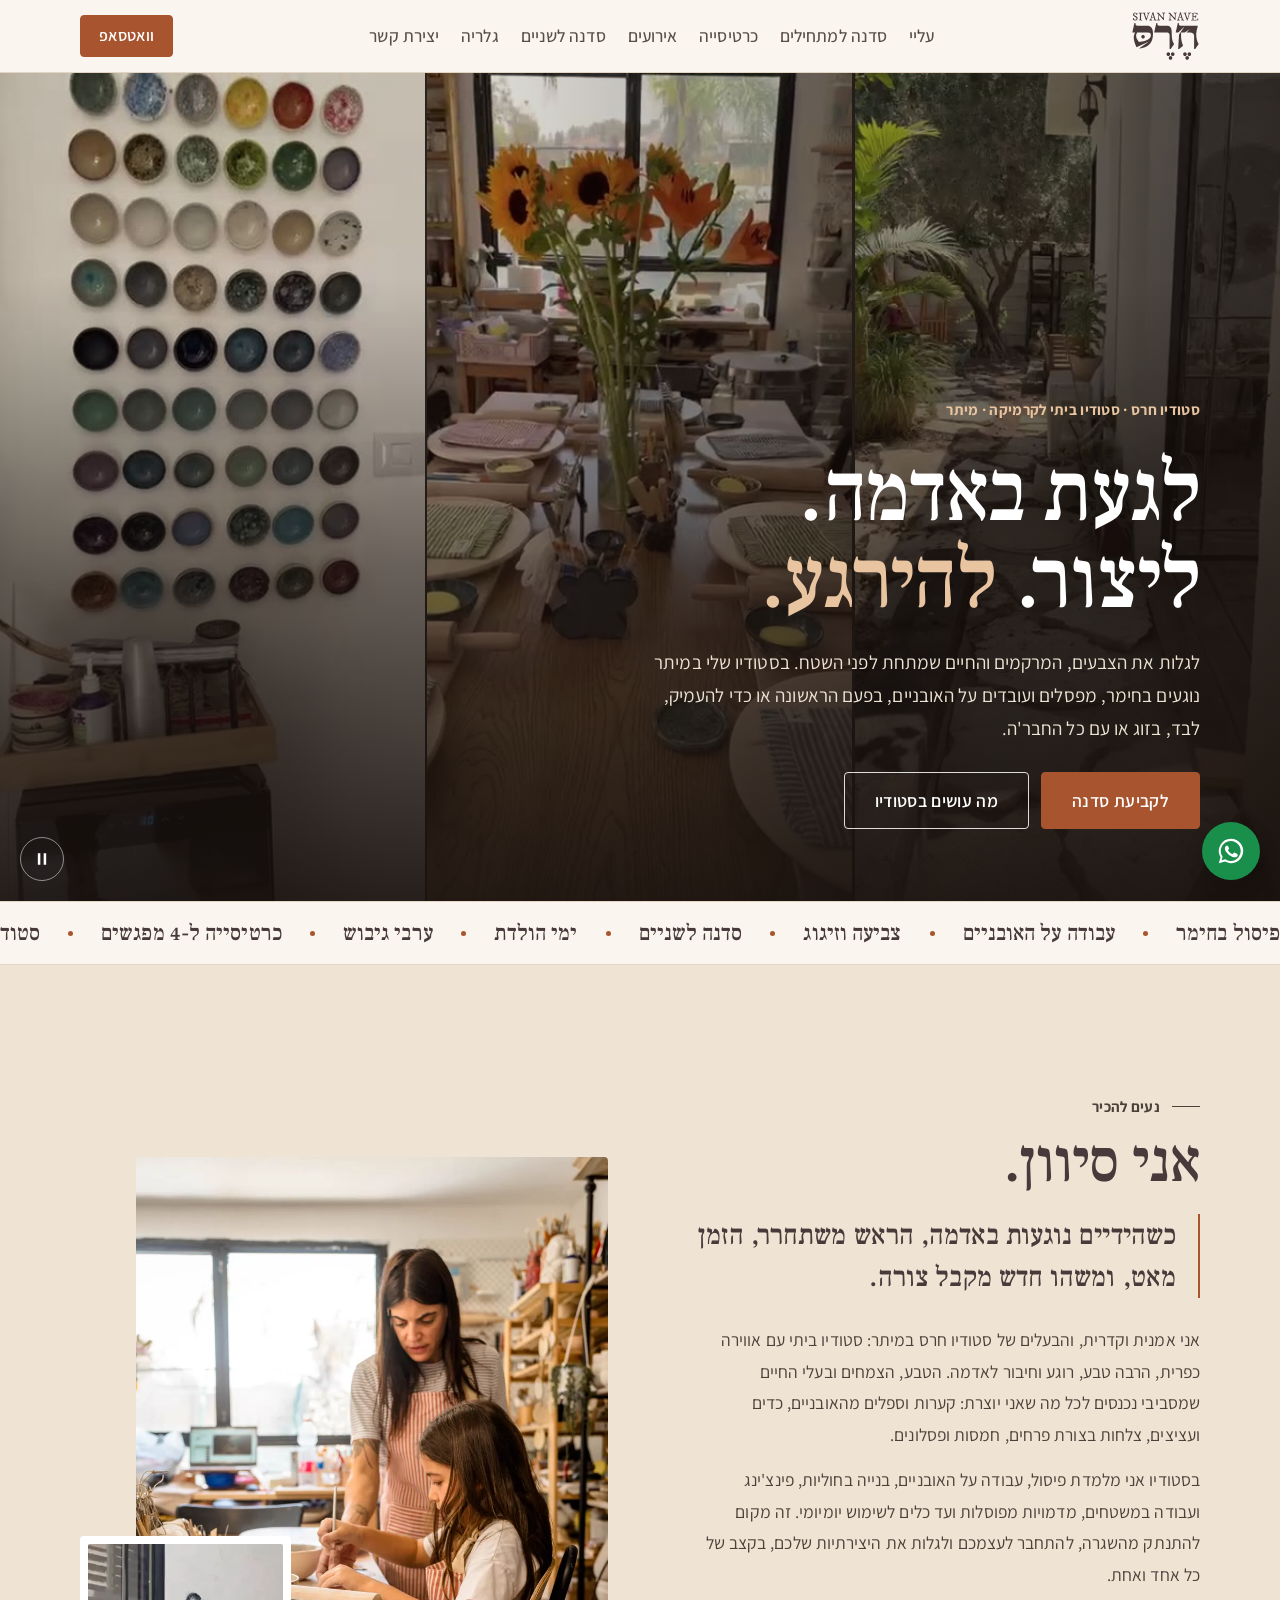
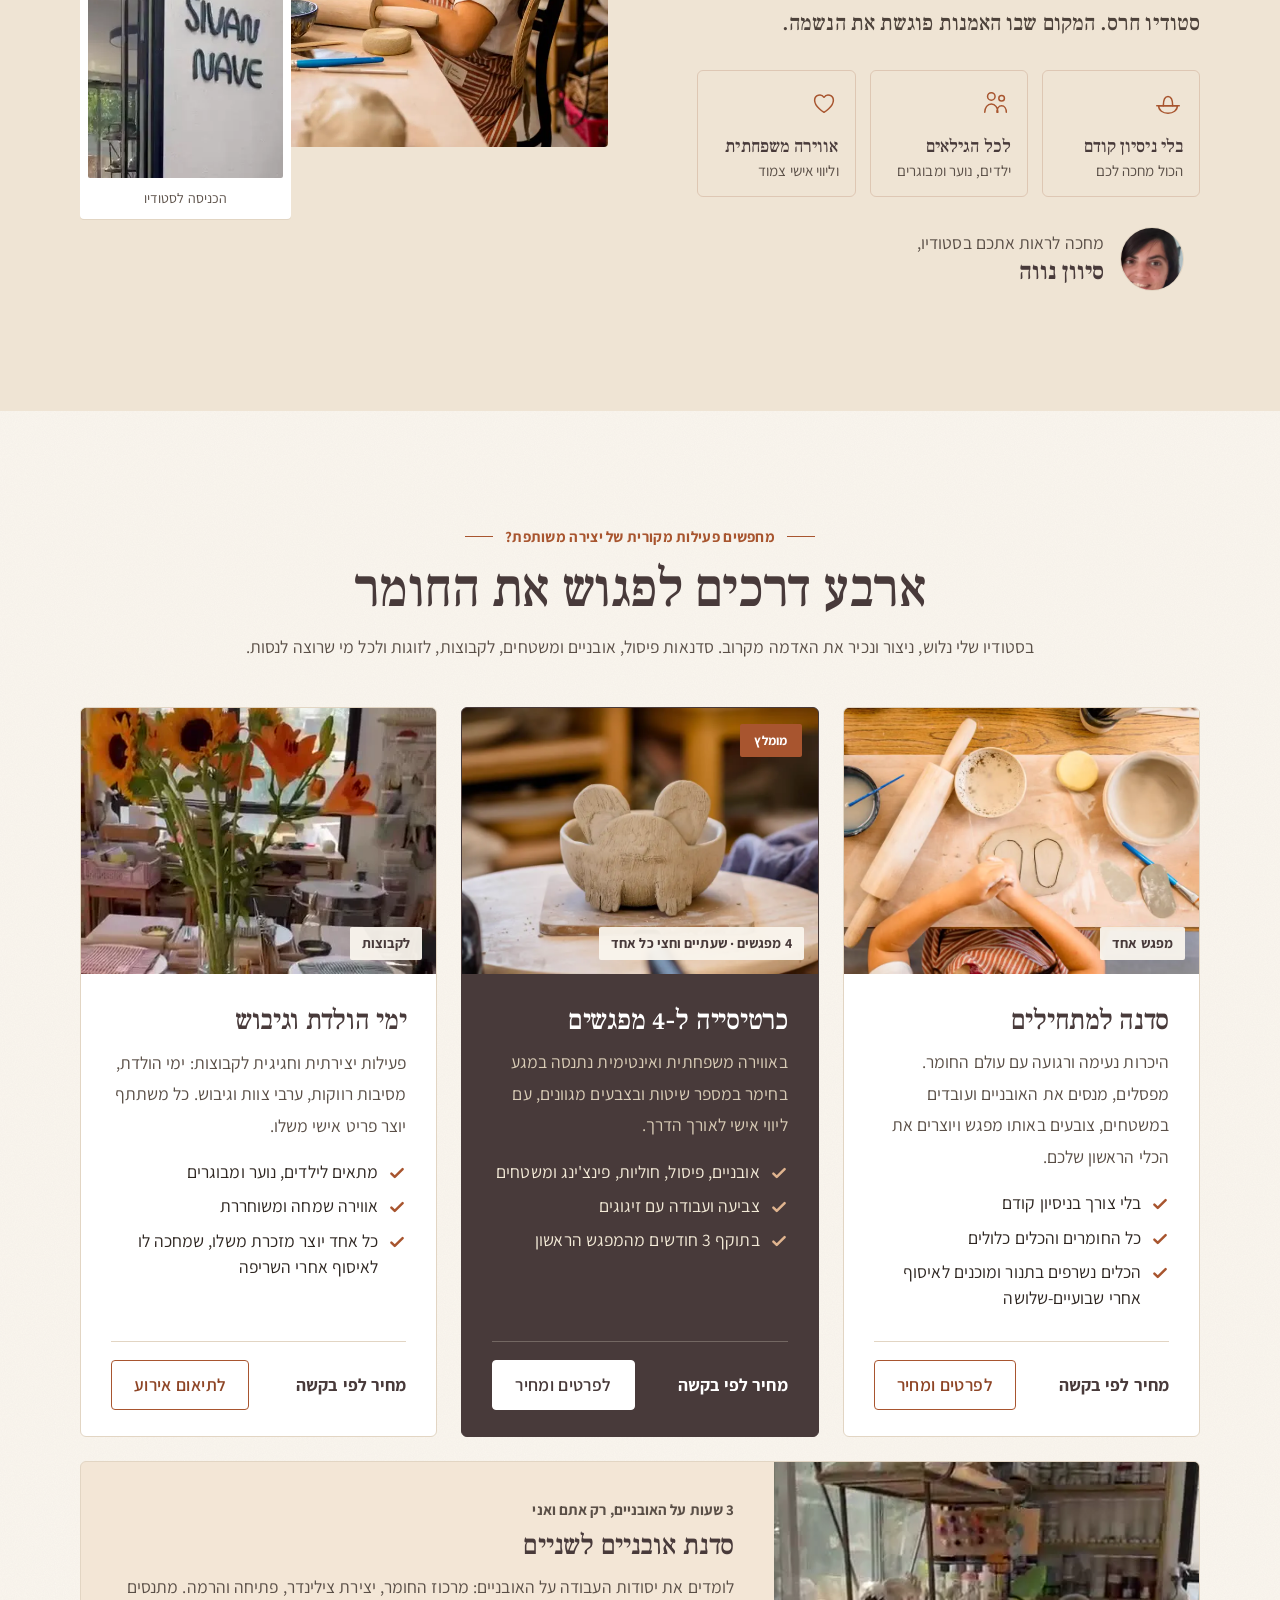
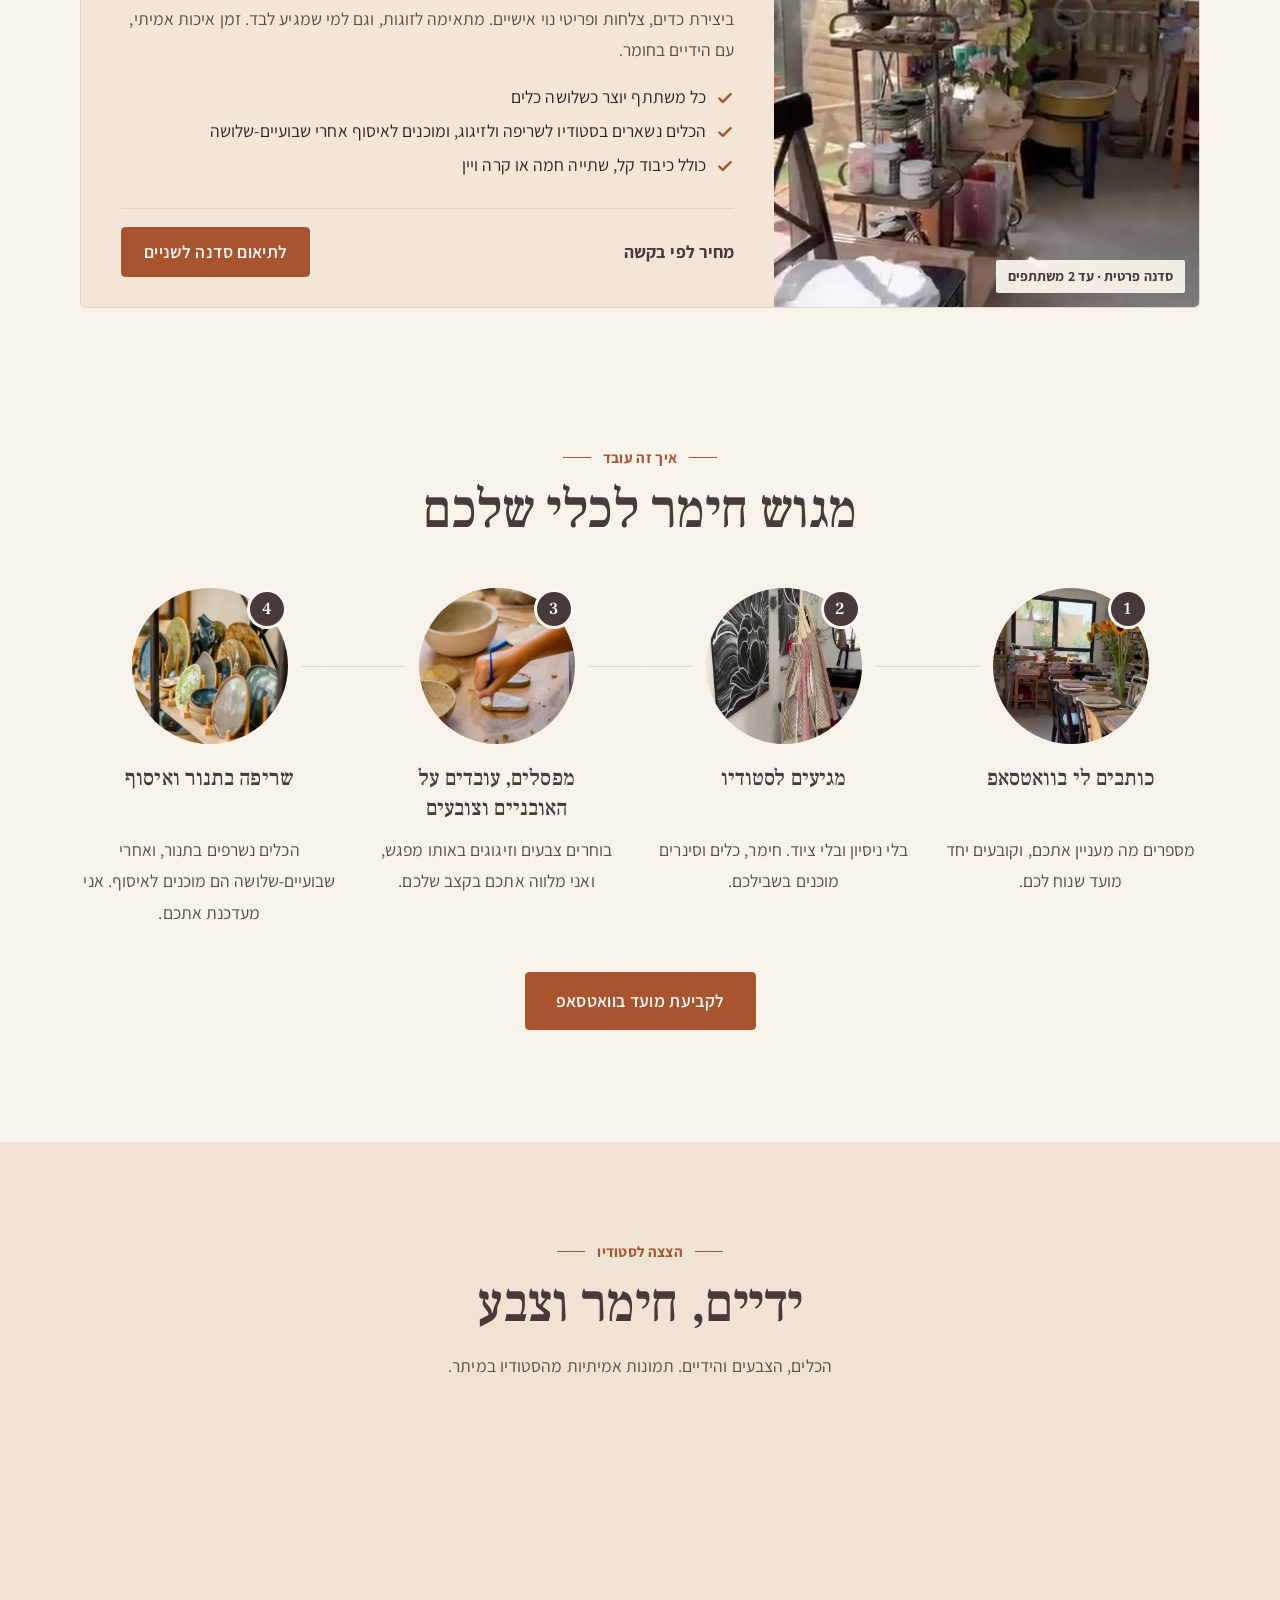
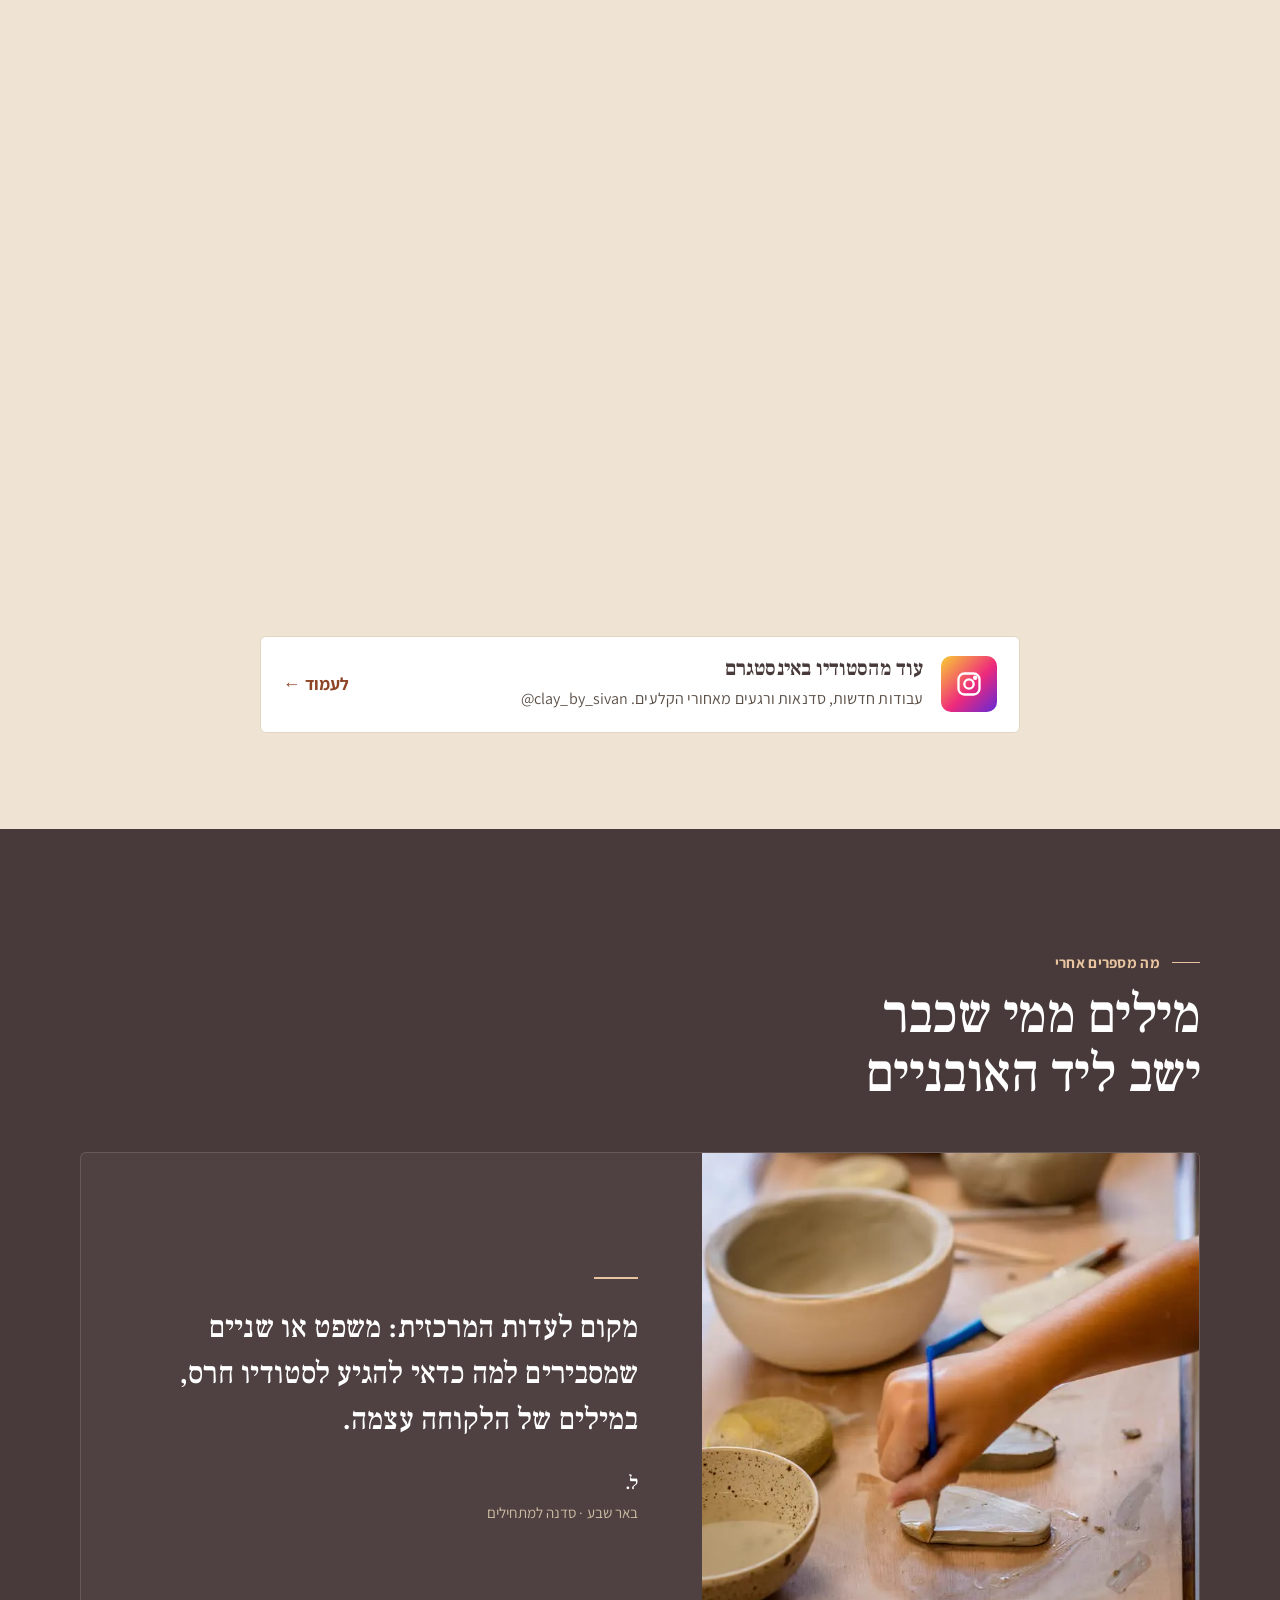
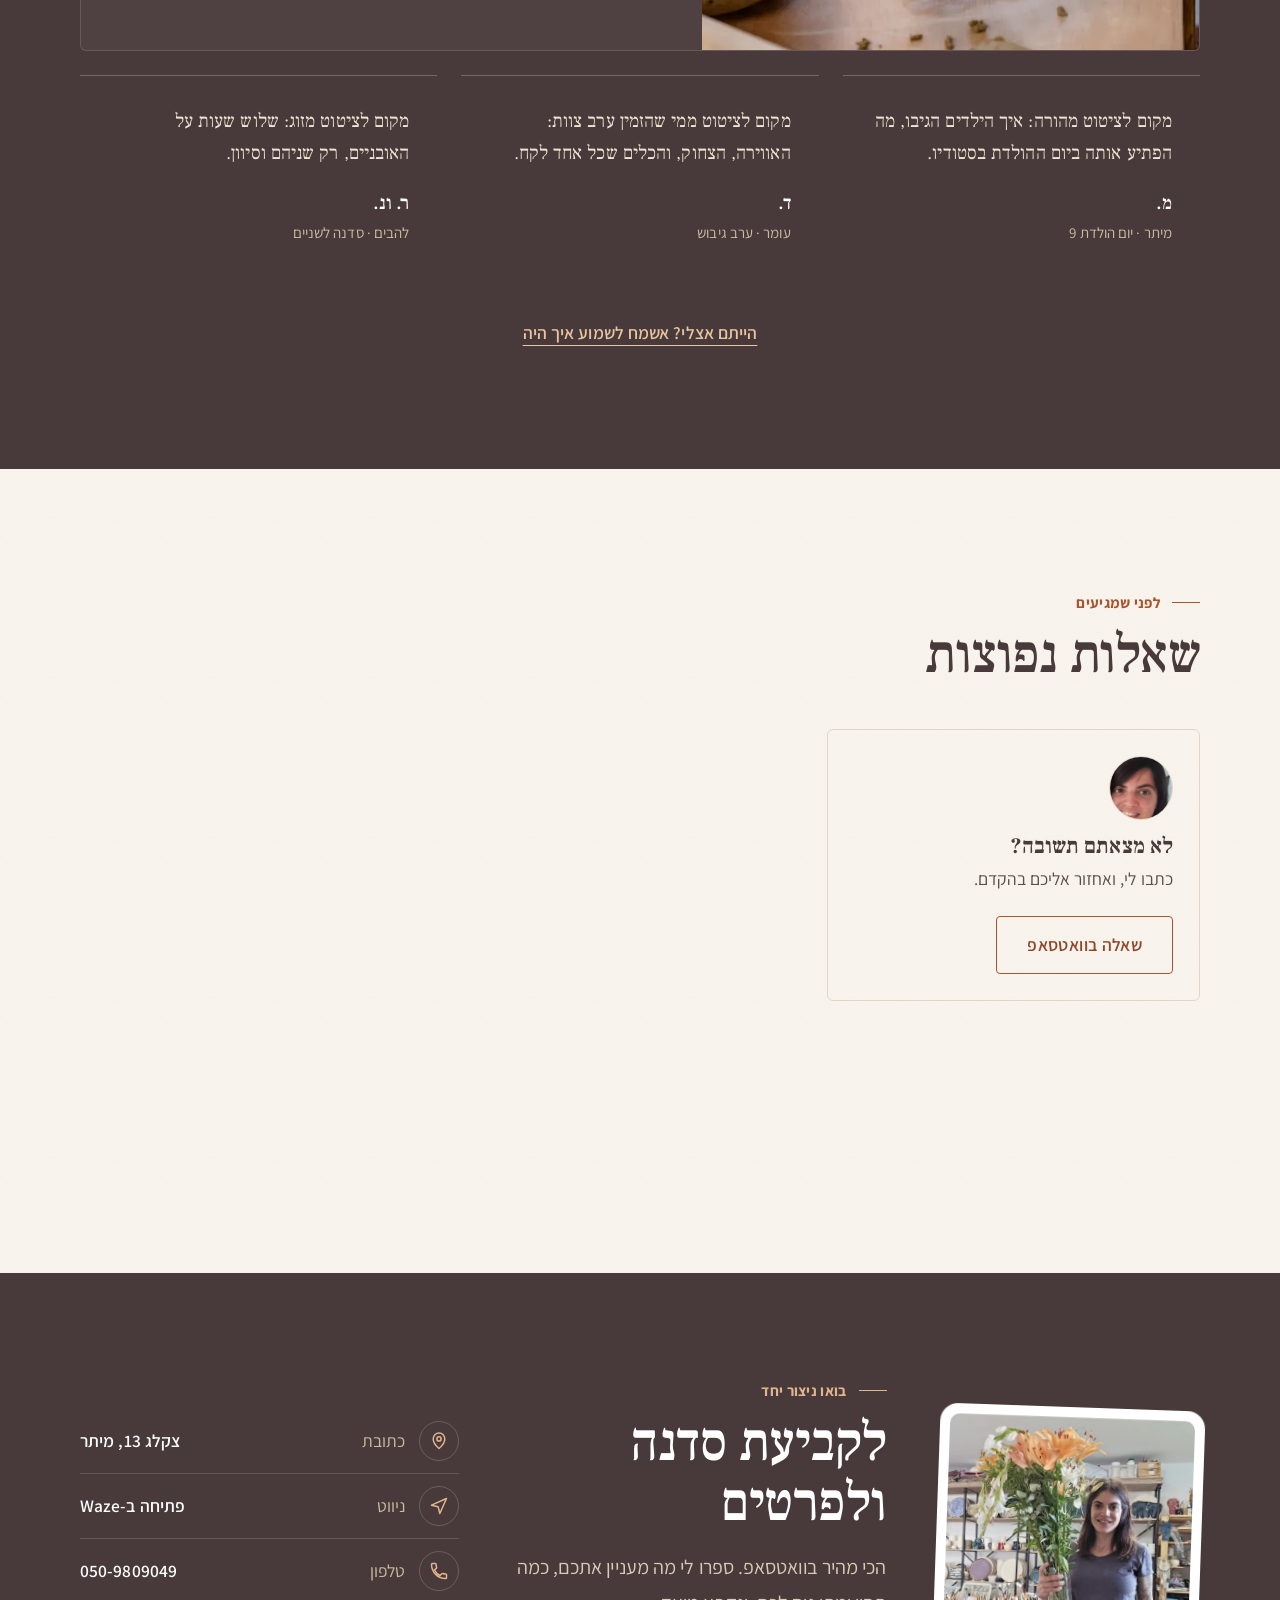
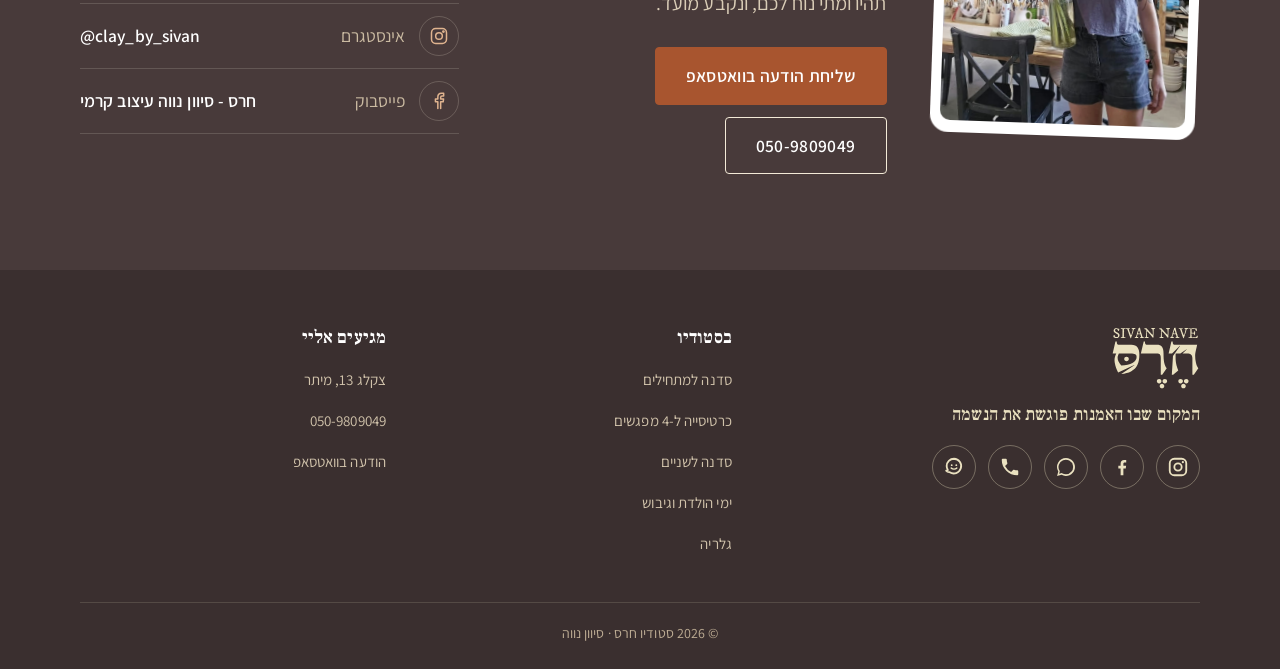
==== index.html @ a9a34860 "Testimonials section (placeholder text, not published) Co-Authored-By: Claude Opus 5.5 (1M context) " ====
<!doctype html>
<html lang="he" dir="rtl">
<head>
<meta charset="utf-8">
<meta name="viewport" content="width=device-width, initial-scale=1">
<title>סטודיו חרס | סיוון נווה, קרמיקה במיתר</title>
<meta name="description" content="סטודיו חרס של סיוון נווה במיתר: סדנאות פיסול ואובניים, סדנה לשניים, כרטיסייה וימי הולדת. לגעת באדמה, ליצור, להירגע.">
<meta property="og:title" content="סטודיו חרס | סיוון נווה, קרמיקה במיתר">
<meta property="og:description" content="סטודיו ביתי לקרמיקה במיתר: סדנאות פיסול ואובניים, סדנה לשניים, כרטיסייה וימי הולדת. לגעת באדמה, ליצור, להירגע.">
<meta property="og:locale" content="he_IL">
<meta property="og:type" content="website">
<meta property="og:image" content="https://heresbysivan.com/images/og-image.jpg">
<meta property="og:url" content="https://heresbysivan.com/">
<link rel="canonical" href="https://heresbysivan.com/">
<meta property="og:image:width" content="1200">
<meta property="og:image:height" content="630">
<meta name="twitter:card" content="summary_large_image">
<meta name="robots" content="max-image-preview:large">
<meta name="theme-color" content="#faf6ef">
<link rel="icon" href="images/favicon.svg" type="image/svg+xml">
<link rel="apple-touch-icon" href="images/apple-touch-icon.png">
<link rel="preconnect" href="https://fonts.googleapis.com">
<link rel="preconnect" href="https://fonts.gstatic.com" crossorigin>
<link rel="stylesheet" href="https://fonts.googleapis.com/css2?family=Assistant:wght@400;600;700&family=Frank+Ruhl+Libre:wght@500;700&display=swap">
<link rel="stylesheet" href="styles.css">
<link rel="preload" as="image" href="media/studio-poster.jpg" media="(max-width: 900px)" fetchpriority="high">
<link rel="preload" as="image" href="media/walk-1.jpg" media="(min-width: 901px)" fetchpriority="high">
<link rel="preload" as="image" href="media/walk-2.jpg" media="(min-width: 901px)">
<link rel="preload" as="image" href="media/walk-3.jpg" media="(min-width: 901px)">
<noscript><style>.hero-media { background: #2e2621 url(media/studio-poster.jpg) center / cover; } .hero-media video { visibility: hidden; }</style></noscript>
<script type="application/ld+json">
{
  "@context": "https://schema.org",
  "@type": "LocalBusiness",
  "name": "סטודיו חרס - סיוון נווה",
  "alternateName": "Sivan Nave Ceramics",
  "description": "סטודיו ביתי לקרמיקה במיתר: סדנאות פיסול, אובניים ומשטחים, סדנת אובניים לשניים, כרטיסייה ל-4 מפגשים, ימי הולדת וגיבוש.",
  "telephone": "+972-50-980-9049",
  "image": "https://heresbysivan.com/images/og-image.jpg",
  "url": "https://heresbysivan.com/",
  "address": { "@type": "PostalAddress", "streetAddress": "צקלג 13", "addressLocality": "מיתר", "addressCountry": "IL" },
  "sameAs": ["https://www.instagram.com/clay_by_sivan/", "https://www.facebook.com/profile.php?id=61577129723297"]
}
</script>
<script type="application/ld+json">
{
 "@context": "https://schema.org",
 "@type": "FAQPage",
 "mainEntity": [
  {
   "@type": "Question",
   "name": "כמה זה עולה?",
   "acceptedAnswer": {
    "@type": "Answer",
    "text": "זה תלוי בסוג הפעילות. בסדנאות לקבוצות ובאירועים המחיר תלוי גם במספר המשתתפים. כתבו לי בוואטסאפ מה מעניין אתכם, ואשלח מחיר מדויק."
   }
  },
  {
   "@type": "Question",
   "name": "למי זה מתאים?",
   "acceptedAnswer": {
    "@type": "Answer",
    "text": "לכולם: ילדים, נוער ומבוגרים. אפשר להגיע לבד, בזוג, עם הילדים או עם חברים."
   }
  },
  {
   "@type": "Question",
   "name": "צריך ניסיון קודם?",
   "acceptedAnswer": {
    "@type": "Answer",
    "text": "ממש לא. הסדנה למתחילים בנויה בדיוק בשביל מי שנוגע בחומר בפעם הראשונה."
   }
  },
  {
   "@type": "Question",
   "name": "כמה זמן נמשך מפגש?",
   "acceptedAnswer": {
    "@type": "Answer",
    "text": "מפגש בכרטיסייה נמשך שעתיים וחצי, וסדנת האובניים לשניים נמשכת שלוש שעות. בסדנאות ובאירועים לקבוצות אני מתאימה את האורך לקבוצה."
   }
  },
  {
   "@type": "Question",
   "name": "אפשר להזמין סדנה פרטית?",
   "acceptedAnswer": {
    "@type": "Answer",
    "text": "בטח. יש סדנת אובניים פרטית לשניים, ויש ימי הולדת, מסיבות רווקות, ערבי צוות וקבוצות חברים. כתבו לי מה סוג האירוע, התאריך, כמה משתתפים ובאילו גילאים, ונתאים יחד את הפעילות."
   }
  },
  {
   "@type": "Question",
   "name": "מה ללבוש?",
   "acceptedAnswer": {
    "@type": "Answer",
    "text": "בגדים נוחים שלא אכפת לכם שיתלכלכו קצת. סינרים יש בסטודיו."
   }
  },
  {
   "@type": "Question",
   "name": "מתי אפשר לקחת את הכלים הביתה?",
   "acceptedAnswer": {
    "@type": "Answer",
    "text": "הכלים נשארים בסטודיו להתייבש, להישרף בתנור ולהתזגג. בדרך כלל הם מוכנים לאיסוף אחרי שבועיים-שלושה, ואני מעדכנת כשהם מחכים לכם."
   }
  }
 ]
}
</script>
</head>
<body>
<a class="skip" href="#main">דילוג לתוכן</a>

<header class="top">
  <div class="wrap top-row">
    <a class="brand" href="#" aria-label="סטודיו חרס, סיוון נווה. לראש העמוד">
      <img class="logo" src="images/logo.svg" alt="" width="70" height="50">
    </a>
    <button class="menu-btn" type="button" aria-expanded="false" aria-controls="site-nav" aria-label="תפריט">
      <span></span><span></span><span></span>
    </button>
    <nav id="site-nav" aria-label="ניווט ראשי">
      <a href="#about">עליי</a>
      <a href="#workshops">סדנה למתחילים</a>
      <a href="#courses">כרטיסייה</a>
      <a href="#events">אירועים</a>
      <a href="#couples">סדנה לשניים</a>
      <a href="#gallery">גלריה</a>
      <a href="#contact">יצירת קשר</a>
    </nav>
    <a class="btn btn-small top-wa" data-wa="היי סיוון, הגעתי מהאתר ואשמח לפרטים.&#10;מה מעניין אותי:&#10;כמה משתתפים ובאילו גילאים:&#10;מתי נוח:" href="#contact">וואטסאפ</a>
  </div>
</header>

<main id="main">
  <section class="hero">
    <div class="hero-copy">
      <p class="eyebrow">סטודיו חרס · סטודיו ביתי לקרמיקה · מיתר</p>
      <h1>לגעת באדמה.<br>ליצור. <em>להירגע.</em></h1>
      <p class="lead">לגלות את הצבעים, המרקמים והחיים שמתחת לפני השטח. בסטודיו שלי במיתר נוגעים בחימר, מפסלים ועובדים על האובניים, בפעם הראשונה או כדי להעמיק, לבד, בזוג או עם כל החבר'ה.</p>
      <div class="actions">
        <a class="btn" data-wa="היי סיוון, הגעתי מהאתר ואשמח לקבוע סדנה.&#10;איזו סדנה מעניינת אותי:&#10;כמה משתתפים ובאילו גילאים:&#10;מתי נוח:" href="#contact">לקביעת סדנה</a>
        <a class="btn btn-ghost" href="#workshops">מה עושים בסטודיו</a>
      </div>
    </div>
    <div class="hero-media">
      <video class="hero-phone" muted loop playsinline preload="none" data-poster="media/studio-poster.jpg" data-src="media/studio.mp4" aria-label="סיור קצר בסטודיו חרס במיתר"></video>
      <div class="hero-reel" aria-hidden="true">
        <video muted loop playsinline preload="none" data-poster="media/walk-1.jpg" data-src="media/walk-1.mp4"></video>
        <video muted loop playsinline preload="none" data-poster="media/walk-2.jpg" data-src="media/walk-2.mp4"></video>
        <video muted loop playsinline preload="none" data-poster="media/walk-3.jpg" data-src="media/walk-3.mp4"></video>
      </div>
      <p class="hero-tag">צקלג 13, מיתר · ככה נראה הסטודיו</p>
      <button class="hero-pause" type="button" aria-pressed="false" aria-label="השהיית הסרטונים" hidden><svg viewBox="0 0 24 24" aria-hidden="true"><path class="i-pause" d="M7 5h3v14H7zM14 5h3v14h-3z"/><path class="i-play" d="M8 5l11 7-11 7z"/></svg></button>
    </div>
  </section>

  <div class="marquee" aria-hidden="true"><div class="marquee-track"><span>פיסול בחימר</span><span>עבודה על האובניים</span><span>צביעה וזיגוג</span><span>סדנה לשניים</span><span>ימי הולדת</span><span>ערבי גיבוש</span><span>כרטיסייה ל-4 מפגשים</span><span>סטודיו ביתי במיתר</span><span>פיסול בחימר</span><span>עבודה על האובניים</span><span>צביעה וזיגוג</span><span>סדנה לשניים</span><span>ימי הולדת</span><span>ערבי גיבוש</span><span>כרטיסייה ל-4 מפגשים</span><span>סטודיו ביתי במיתר</span></div></div>

  <section id="about" class="about" aria-labelledby="about-title">
    <div class="wrap about-layout">
      <div class="about-photos">
        <svg class="about-blob" viewBox="0 0 200 200" aria-hidden="true"><path d="M58 14c30-12 66-6 90 16 22 20 34 50 44 78 10 30-4 62-32 78-26 16-60 12-92 8-30-4-56-18-62-48-6-28 6-50 8-76 2-26 14-46 44-56z"/></svg>
        <figure class="about-main">
          <picture><source srcset="images/sivan-studio.webp" type="image/webp"><img src="images/sivan-studio.jpg" alt="סיוון מלווה ילדה בסדנה בסטודיו" width="880" height="1100" loading="lazy"></picture>
        </figure>
        <figure class="about-door">
          <picture><source srcset="images/door.webp" type="image/webp"><img src="images/door.jpg" alt="השם SIVAN NAVE על הקיר בכניסה לסטודיו" width="300" height="360" loading="lazy"></picture>
          <figcaption>הכניסה לסטודיו</figcaption>
        </figure>
      </div>
      <div class="about-text">
        <p class="eyebrow">נעים להכיר</p>
        <h2 id="about-title">אני סיוון.</h2>
        <blockquote class="about-quote"><p>כשהידיים נוגעות באדמה, הראש משתחרר, הזמן מאט, ומשהו חדש מקבל צורה.</p></blockquote>
        <p>אני אמנית וקדרית, והבעלים של סטודיו חרס במיתר: סטודיו ביתי עם אווירה כפרית, הרבה טבע, רוגע וחיבור לאדמה. הטבע, הצמחים ובעלי החיים שמסביבי נכנסים לכל מה שאני יוצרת: קערות וספלים מהאובניים, כדים ועציצים, צלחות בצורת פרחים, חמסות ופסלונים.</p>
        <p>בסטודיו אני מלמדת פיסול, עבודה על האובניים, בנייה בחוליות, פינצ'ינג ועבודה במשטחים, מדמויות מפוסלות ועד כלים לשימוש יומיומי. זה מקום להתנתק מהשגרה, להתחבר לעצמכם ולגלות את היצירתיות שלכם, בקצב של כל אחד ואחת.</p>
        <p class="about-motto">סטודיו חרס. המקום שבו האמנות פוגשת את הנשמה.</p>
        <ul class="about-facts">
          <li><svg viewBox="0 0 32 32" aria-hidden="true"><path d="M6 20h20c0 5-4.5 8-10 8S6 25 6 20z"/><path d="M11 20c0-6 2-10 5-10s5 4 5 10"/><path d="M4 20h24"/></svg><b>בלי ניסיון קודם</b><span>הכול מחכה לכם</span></li>
          <li><svg viewBox="0 0 32 32" aria-hidden="true"><circle cx="11" cy="10" r="4"/><circle cx="22" cy="12" r="3"/><path d="M4 27c0-5 3-9 7-9s7 4 7 9M17 27c0-4 2-7 5-7s5 3 5 7"/></svg><b>לכל הגילאים</b><span>ילדים, נוער ומבוגרים</span></li>
          <li><svg viewBox="0 0 32 32" aria-hidden="true"><path d="M16 27s-10-6-10-13a5.5 5.5 0 0 1 10-3 5.5 5.5 0 0 1 10 3c0 7-10 13-10 13z"/></svg><b>אווירה משפחתית</b><span>וליווי אישי צמוד</span></li>
        </ul>
        <div class="sign">
          <picture><source srcset="images/sivan.webp" type="image/webp"><img src="images/sivan.jpg" alt="" width="276" height="494" loading="lazy"></picture>
          <p>מחכה לראות אתכם בסטודיו,<b>סיוון נווה</b></p>
        </div>
      </div>
    </div>
  </section>

  <section class="offers" aria-labelledby="offers-title">
    <div class="wrap">
      <p class="eyebrow center">מחפשים פעילות מקורית של יצירה משותפת?</p>
      <h2 id="offers-title" class="center">ארבע דרכים לפגוש את החומר</h2>
      <p class="center muted offers-sub">בסטודיו שלי נלוש, ניצור ונכיר את האדמה מקרוב. סדנאות פיסול, אובניים ומשטחים, לקבוצות, לזוגות ולכל מי שרוצה לנסות.</p>
      <div class="offers-grid">
        <article id="workshops" class="offer">
          <figure class="offer-photo"><picture><source srcset="images/studio/offer-workshop.webp" type="image/webp"><img src="images/studio/offer-workshop.jpg" alt="ידיים של ילדה עובדות על חימר בסדנה" width="800" height="600" loading="lazy"></picture><span class="offer-chip">מפגש אחד</span></figure>
          <div class="offer-body">
            <h3 id="workshops-title">סדנה למתחילים</h3>
            <p>היכרות נעימה ורגועה עם עולם החומר. מפסלים, מנסים את האובניים ועובדים במשטחים, צובעים באותו מפגש ויוצרים את הכלי הראשון שלכם.</p>
            <ul><li><svg viewBox="0 0 16 16" aria-hidden="true"><path d="M3 8.5l3 3 7-7"/></svg>בלי צורך בניסיון קודם</li><li><svg viewBox="0 0 16 16" aria-hidden="true"><path d="M3 8.5l3 3 7-7"/></svg>כל החומרים והכלים כלולים</li><li><svg viewBox="0 0 16 16" aria-hidden="true"><path d="M3 8.5l3 3 7-7"/></svg>הכלים נשרפים בתנור ומוכנים לאיסוף אחרי שבועיים-שלושה</li></ul>
            <div class="offer-foot">
              <p class="price" data-price="workshop">מחיר לפי בקשה</p>
              <a class="btn btn-ghost" data-wa="היי סיוון, ראיתי באתר את הסדנה למתחילים ואשמח לפרטים ולמחיר.&#10;כמה משתתפים ובאילו גילאים:&#10;מתי נוח:" href="#contact" aria-describedby="workshops-title">לפרטים ומחיר</a>
            </div>
          </div>
        </article>
        <article id="courses" class="offer offer-featured">
          <span class="offer-badge">מומלץ</span>
          <figure class="offer-photo"><picture><source srcset="images/studio/offer-card.webp" type="image/webp"><img src="images/studio/offer-card.jpg" alt="קערה עם אוזניים על האובניים" width="800" height="600" loading="lazy"></picture><span class="offer-chip">4 מפגשים · שעתיים וחצי כל אחד</span></figure>
          <div class="offer-body">
            <h3 id="courses-title">כרטיסייה ל-4 מפגשים</h3>
            <p>באווירה משפחתית ואינטימית נתנסה במגע בחימר במספר שיטות ובצבעים מגוונים, עם ליווי אישי לאורך הדרך.</p>
            <ul><li><svg viewBox="0 0 16 16" aria-hidden="true"><path d="M3 8.5l3 3 7-7"/></svg>אובניים, פיסול, חוליות, פינצ'ינג ומשטחים</li><li><svg viewBox="0 0 16 16" aria-hidden="true"><path d="M3 8.5l3 3 7-7"/></svg>צביעה ועבודה עם זיגוגים</li><li><svg viewBox="0 0 16 16" aria-hidden="true"><path d="M3 8.5l3 3 7-7"/></svg>בתוקף 3 חודשים מהמפגש הראשון</li></ul>
            <div class="offer-foot">
              <p class="price" data-price="course">מחיר לפי בקשה</p>
              <a class="btn" data-wa="היי סיוון, ראיתי באתר את הכרטיסייה ל-4 מפגשים ואשמח לפרטים ולמחיר.&#10;למי הכרטיסייה ובאיזה גיל:&#10;מתי נוח:" href="#contact" aria-describedby="courses-title">לפרטים ומחיר</a>
            </div>
          </div>
        </article>
        <article id="events" class="offer">
          <figure class="offer-photo"><picture><source srcset="images/studio/offer-events.webp" type="image/webp"><img src="images/studio/offer-events.jpg" alt="שולחן הסדנה ערוך עם חמניות" width="800" height="600" loading="lazy"></picture><span class="offer-chip">לקבוצות</span></figure>
          <div class="offer-body">
            <h3 id="events-title">ימי הולדת וגיבוש</h3>
            <p>פעילות יצירתית וחגיגית לקבוצות: ימי הולדת, מסיבות רווקות, ערבי צוות וגיבוש. כל משתתף יוצר פריט אישי משלו.</p>
            <ul><li><svg viewBox="0 0 16 16" aria-hidden="true"><path d="M3 8.5l3 3 7-7"/></svg>מתאים לילדים, נוער ומבוגרים</li><li><svg viewBox="0 0 16 16" aria-hidden="true"><path d="M3 8.5l3 3 7-7"/></svg>אווירה שמחה ומשוחררת</li><li><svg viewBox="0 0 16 16" aria-hidden="true"><path d="M3 8.5l3 3 7-7"/></svg>כל אחד יוצר מזכרת משלו, שמחכה לו לאיסוף אחרי השריפה</li></ul>
            <div class="offer-foot">
              <p class="price" data-price="event">מחיר לפי בקשה</p>
              <a class="btn btn-ghost" data-wa="היי סיוון, ראיתי באתר את הפעילות לימי הולדת וגיבוש ואשמח לתאם אירוע.&#10;סוג האירוע (יום הולדת, מסיבת רווקות, ערב צוות...):&#10;תאריך מבוקש:&#10;כמה משתתפים ובאילו גילאים:" href="#contact" aria-describedby="events-title">לתיאום אירוע</a>
            </div>
          </div>
        </article>
        <article id="couples" class="offer offer-wide">
          <figure class="offer-photo"><picture><source srcset="images/studio/wheel-corner.webp" type="image/webp"><img src="images/studio/wheel-corner.jpg" alt="פינת האובניים בסטודיו ליד החלון" width="464" height="464" loading="lazy"></picture><span class="offer-chip">סדנה פרטית · עד 2 משתתפים</span></figure>
          <div class="offer-body">
            <p class="offer-kicker">3 שעות על האובניים, רק אתם ואני</p>
            <h3 id="couples-title">סדנת אובניים לשניים</h3>
            <p>לומדים את יסודות העבודה על האובניים: מרכוז החומר, יצירת צילינדר, פתיחה והרמה. מתנסים ביצירת כדים, צלחות ופריטי נוי אישיים. מתאימה לזוגות, וגם למי שמגיע לבד. זמן איכות אמיתי, עם הידיים בחומר.</p>
            <ul><li><svg viewBox="0 0 16 16" aria-hidden="true"><path d="M3 8.5l3 3 7-7"/></svg>כל משתתף יוצר כשלושה כלים</li><li><svg viewBox="0 0 16 16" aria-hidden="true"><path d="M3 8.5l3 3 7-7"/></svg>הכלים נשארים בסטודיו לשריפה ולזיגוג, ומוכנים לאיסוף אחרי שבועיים-שלושה</li><li><svg viewBox="0 0 16 16" aria-hidden="true"><path d="M3 8.5l3 3 7-7"/></svg>כולל כיבוד קל, שתייה חמה או קרה ויין</li></ul>
            <div class="offer-foot">
              <p class="price" data-price="couples">מחיר לפי בקשה</p>
              <a class="btn" data-wa="היי סיוון, ראיתי באתר את סדנת האובניים לשניים ואשמח לתאם.&#10;מספר משתתפים (1 או 2):&#10;מתי נוח:" href="#contact" aria-describedby="couples-title">לתיאום סדנה לשניים</a>
            </div>
          </div>
        </article>
      </div>
    </div>
  </section>

  <section class="steps" aria-labelledby="steps-title">
    <div class="wrap">
      <p class="eyebrow center">איך זה עובד</p>
      <h2 id="steps-title" class="center">מגוש חימר לכלי שלכם</h2>
      <ol class="step-list">
        <li><span class="step-photo"><picture><source srcset="images/studio/room.webp" type="image/webp"><img src="images/studio/room.jpg" alt="" width="200" height="200" loading="lazy"></picture></span><b>כותבים לי בוואטסאפ</b><span>מספרים מה מעניין אתכם, וקובעים יחד מועד שנוח לכם.</span></li>
        <li><span class="step-photo"><picture><source srcset="images/studio/aprons.webp" type="image/webp"><img src="images/studio/aprons.jpg" alt="" width="200" height="200" loading="lazy"></picture></span><b>מגיעים לסטודיו</b><span>בלי ניסיון ובלי ציוד. חימר, כלים וסינרים מוכנים בשבילכם.</span></li>
        <li><span class="step-photo"><picture><source srcset="images/studio/painting.webp" type="image/webp"><img src="images/studio/painting.jpg" alt="" width="200" height="200" loading="lazy"></picture></span><b>מפסלים, עובדים על האובניים וצובעים</b><span>בוחרים צבעים וזיגוגים באותו מפגש, ואני מלווה אתכם בקצב שלכם.</span></li>
        <li><span class="step-photo"><picture><source srcset="images/studio/plates.webp" type="image/webp"><img src="images/studio/plates.jpg" alt="" width="200" height="200" loading="lazy"></picture></span><b>שריפה בתנור ואיסוף</b><span>הכלים נשרפים בתנור, ואחרי שבועיים-שלושה הם מוכנים לאיסוף. אני מעדכנת אתכם.</span></li>
      </ol>
      <p class="center steps-cta"><a class="btn" data-wa="היי סיוון, הגעתי מהאתר ואשמח לקבוע מועד.&#10;מה מעניין אותי:&#10;כמה משתתפים ובאילו גילאים:&#10;מתי נוח:" href="#contact">לקביעת מועד בוואטסאפ</a></p>
    </div>
  </section>

  <section id="gallery" class="gallery" aria-labelledby="gallery-title">
    <div class="wrap">
      <p class="eyebrow center">הצצה לסטודיו</p>
      <h2 id="gallery-title" class="center">ידיים, חימר וצבע</h2>
      <p class="center muted">הכלים, הצבעים והידיים. תמונות אמיתיות מהסטודיו במיתר.</p>
      <div class="grid">
        <figure class="tile tall"><picture><source srcset="images/studio/plates.webp" type="image/webp"><img src="images/studio/plates.jpg" alt="מדף עם צלחות וקערות מזוגגות בגוני כחול, טורקיז וחרדל" width="720" height="1080" loading="lazy"></picture><figcaption>צלחות וקערות מזוגגות</figcaption></figure>
        <figure class="tile"><picture><source srcset="images/studio/glazes.webp" type="image/webp"><img src="images/studio/glazes.jpg" alt="צנצנות זיגוג על מדף, ומתחתן דוגמאות צבע עגולות בגוני כחול וטורקיז" width="464" height="464" loading="lazy"></picture><figcaption>הצבעים והזיגוגים</figcaption></figure>
        <figure class="tile tall"><picture><source srcset="images/studio/glaze-wall.webp" type="image/webp"><img src="images/studio/glaze-wall.jpg" alt="קיר לבן עם עשרות קערות דוגמה קטנות בשורות, כל אחת בזיגוג אחר" width="720" height="1080" loading="lazy"></picture><figcaption>קיר דוגמאות הזיגוג</figcaption></figure>
        <figure class="tile"><picture><source srcset="images/studio/carving.webp" type="image/webp"><img src="images/studio/carving.jpg" alt="יד קטנה חורטת צורה בלוח חימר, ולידה קערות חימר שעוד לא נשרפו" width="720" height="720" loading="lazy"></picture><figcaption>חריטה בחימר</figcaption></figure>
        <figure class="tile"><picture><source srcset="images/studio/painting.webp" type="image/webp"><img src="images/studio/painting.jpg" alt="יד צובעת במכחול צורה קטנה מחימר, ליד קערות חימר" width="720" height="720" loading="lazy"></picture><figcaption>צביעה בסדנה</figcaption></figure>
        <figure class="tile"><picture><source srcset="images/studio/shelves.webp" type="image/webp"><img src="images/studio/shelves.jpg" alt="מדפי מתכת עמוסים בקערות, כדים וצלחות בגוונים בהירים" width="720" height="720" loading="lazy"></picture><figcaption>המדפים בסטודיו</figcaption></figure>
        <figure class="tile"><picture><source srcset="images/studio/room.webp" type="image/webp"><img src="images/studio/room.jpg" alt="שולחן ארוך ערוך לסדנה ליד חלון גדול, ועליו זר חמניות" width="464" height="464" loading="lazy"></picture><figcaption>חדר הסדנאות</figcaption></figure>
        <figure class="tile"><picture><source srcset="images/studio/wheel-corner.webp" type="image/webp"><img src="images/studio/wheel-corner.jpg" alt="פינת האובניים ליד החלון, עם מדפים של צבעים וכלים" width="464" height="464" loading="lazy"></picture><figcaption>פינת האובניים</figcaption></figure>
        <figure class="tile"><picture><source srcset="images/studio/figurines.webp" type="image/webp"><img src="images/studio/figurines.jpg" alt="פסלונים מחימר שעוד לא נשרפו, על שולחן ליד החלון" width="720" height="720" loading="lazy"></picture><figcaption>פסלונים מחכים לשריפה</figcaption></figure>
        <figure class="tile"><picture><source srcset="images/studio/aprons.webp" type="image/webp"><img src="images/studio/aprons.jpg" alt="סינרים מפוספסים תלויים על הקיר, ליד ציור שחור-לבן של פרח" width="464" height="464" loading="lazy"></picture><figcaption>הסינרים מחכים</figcaption></figure>
      </div>
      <a class="ig-card" href="https://www.instagram.com/clay_by_sivan/" target="_blank" rel="noopener">
        <span class="ig-icon" aria-hidden="true"><svg viewBox="0 0 24 24"><rect x="3" y="3" width="18" height="18" rx="5"/><circle cx="12" cy="12" r="4"/><circle cx="17.3" cy="6.7" r=".9"/></svg></span>
        <span class="ig-text"><b>עוד מהסטודיו באינסטגרם</b><span>עבודות חדשות, סדנאות ורגעים מאחורי הקלעים. <bdi dir="ltr" lang="en">@clay_by_sivan</bdi></span></span>
        <span class="ig-go">לעמוד <span aria-hidden="true">←</span></span>
      </a>
    </div>
  </section>

  <section id="testimonials" class="testimonials" aria-labelledby="testimonials-title">
    <div class="wrap">
      <div class="tst-head">
        <p class="eyebrow">מה מספרים אחרי</p>
        <h2 id="testimonials-title">מילים ממי שכבר<br>ישב ליד האובניים</h2>
      </div>
      <figure class="tst-feature">
        <picture><source srcset="images/studio/painting.webp" type="image/webp"><img src="images/studio/painting.jpg" alt="" width="720" height="720" loading="lazy"></picture>
        <div class="tst-feature-text">
          <blockquote><p>מקום לעדות המרכזית: משפט או שניים שמסבירים למה כדאי להגיע לסטודיו חרס, במילים של הלקוחה עצמה.</p></blockquote>
          <figcaption><b>ל.</b><span>באר שבע · סדנה למתחילים</span></figcaption>
        </div>
      </figure>
      <div class="tst-grid">
        <figure class="tst">
          <blockquote><p>מקום לציטוט מהורה: איך הילדים הגיבו, מה הפתיע אותה ביום ההולדת בסטודיו.</p></blockquote>
          <figcaption><b>מ.</b><span>מיתר · יום הולדת 9</span></figcaption>
        </figure>
        <figure class="tst">
          <blockquote><p>מקום לציטוט ממי שהזמין ערב צוות: האווירה, הצחוק, והכלים שכל אחד לקח.</p></blockquote>
          <figcaption><b>ד.</b><span>עומר · ערב גיבוש</span></figcaption>
        </figure>
        <figure class="tst">
          <blockquote><p>מקום לציטוט מזוג: שלוש שעות על האובניים, רק שניהם וסיוון.</p></blockquote>
          <figcaption><b>ר. ונ.</b><span>להבים · סדנה לשניים</span></figcaption>
        </figure>
      </div>
      <p class="tst-more"><a data-wa="היי סיוון, הייתי אצלך בסטודיו ורוצה לספר איך היה:" href="#contact">הייתם אצלי? אשמח לשמוע איך היה</a></p>
    </div>
  </section>

  <section class="faq" aria-labelledby="faq-title">
    <div class="wrap faq-layout">
      <div class="faq-side">
        <p class="eyebrow">לפני שמגיעים</p>
        <h2 id="faq-title">שאלות נפוצות</h2>
      </div>
      <div class="faq-list">
        <details><summary>כמה זה עולה?</summary><p>זה תלוי בסוג הפעילות. בסדנאות לקבוצות ובאירועים המחיר תלוי גם במספר המשתתפים. <a data-wa="היי סיוון, אשמח לקבל מחיר.&#10;מה מעניין אותי:&#10;כמה משתתפים:" href="#contact">כתבו לי בוואטסאפ</a> מה מעניין אתכם, ואשלח מחיר מדויק.</p></details>
        <details><summary>למי זה מתאים?</summary><p>לכולם: ילדים, נוער ומבוגרים. אפשר להגיע לבד, בזוג, עם הילדים או עם חברים.</p></details>
        <details><summary>צריך ניסיון קודם?</summary><p>ממש לא. הסדנה למתחילים בנויה בדיוק בשביל מי שנוגע בחומר בפעם הראשונה.</p></details>
        <details><summary>כמה זמן נמשך מפגש?</summary><p>מפגש בכרטיסייה נמשך שעתיים וחצי, וסדנת האובניים לשניים נמשכת שלוש שעות. בסדנאות ובאירועים לקבוצות אני מתאימה את האורך לקבוצה.</p></details>
        <details><summary>אפשר להזמין סדנה פרטית?</summary><p>בטח. יש סדנת אובניים פרטית לשניים, ויש ימי הולדת, מסיבות רווקות, ערבי צוות וקבוצות חברים. כתבו לי מה סוג האירוע, התאריך, כמה משתתפים ובאילו גילאים, ונתאים יחד את הפעילות.</p></details>
        <details><summary>מה ללבוש?</summary><p>בגדים נוחים שלא אכפת לכם שיתלכלכו קצת. סינרים יש בסטודיו.</p></details>
        <details><summary>מתי אפשר לקחת את הכלים הביתה?</summary><p>הכלים נשארים בסטודיו להתייבש, להישרף בתנור ולהתזגג. בדרך כלל הם מוכנים לאיסוף אחרי שבועיים-שלושה, ואני מעדכנת כשהם מחכים לכם.</p></details>
      </div>
      <div class="faq-more">
        <picture><source srcset="images/sivan.webp" type="image/webp"><img class="faq-face" src="images/sivan.jpg" alt="" width="276" height="494" loading="lazy"></picture>
        <p class="faq-more-title">לא מצאתם תשובה?</p>
        <p class="muted">כתבו לי, ואחזור אליכם בהקדם.</p>
        <a class="btn btn-ghost" data-wa="היי סיוון, יש לי שאלה:" href="#contact">שאלה בוואטסאפ</a>
      </div>
    </div>
  </section>

  <section id="contact" class="contact" aria-labelledby="contact-title">
    <div class="wrap contact-grid">
      <figure class="contact-photo">
        <img src="images/sivan-flowers.jpg" alt="סיוון מחייכת בסטודיו עם זר חבצלות, ומאחוריה מדפים עם הכלים שלה" width="720" height="780" loading="lazy">
      </figure>
      <div>
        <p class="eyebrow">בואו ניצור יחד</p>
        <h2 id="contact-title">לקביעת סדנה ולפרטים</h2>
        <p class="lead">הכי מהיר בוואטסאפ. ספרו לי מה מעניין אתכם, כמה תהיו ומתי נוח לכם, ונקבע מועד.</p>
        <div class="actions">
          <a class="btn" data-wa="היי סיוון, הגעתי מהאתר ואשמח לפרטים.&#10;מה מעניין אותי:&#10;כמה משתתפים ובאילו גילאים:&#10;מתי נוח:" href="https://wa.me/972509809049">שליחת הודעה בוואטסאפ</a>
          <a class="btn btn-ghost" href="tel:+972509809049"><bdi dir="ltr">050-9809049</bdi></a>
        </div>
      </div>
      <div class="contact-side">
      <ul class="contact-list">
        <li><i aria-hidden="true"><svg viewBox="0 0 24 24"><path d="M12 21s-7-6.2-7-11.5a7 7 0 0 1 14 0C19 14.8 12 21 12 21z"/><circle cx="12" cy="9.5" r="2.5"/></svg></i><span>כתובת</span><a href="https://www.google.com/maps/search/?api=1&query=%D7%A6%D7%A7%D7%9C%D7%92+13+%D7%9E%D7%99%D7%AA%D7%A8" target="_blank" rel="noopener">צקלג 13, מיתר</a></li>
        <li><i aria-hidden="true"><svg viewBox="0 0 24 24"><path d="M3 11l18-8-8 18-2-8z"/></svg></i><span>ניווט</span><a href="https://waze.com/ul?q=%D7%A6%D7%A7%D7%9C%D7%92%2013%20%D7%9E%D7%99%D7%AA%D7%A8&amp;navigate=yes" target="_blank" rel="noopener">פתיחה ב-Waze</a></li>
        <li><i aria-hidden="true"><svg viewBox="0 0 24 24"><path d="M6.6 10.8a15 15 0 0 0 6.6 6.6l2.2-2.2c.3-.3.7-.4 1-.2 1.1.4 2.3.6 3.6.6.6 0 1 .4 1 1V20c0 .6-.4 1-1 1A17 17 0 0 1 3 4c0-.6.4-1 1-1h3.5c.6 0 1 .4 1 1 0 1.3.2 2.5.6 3.6.1.3 0 .7-.2 1z"/></svg></i><span>טלפון</span><a href="tel:+972509809049">050-9809049</a></li>
        <li><i aria-hidden="true"><svg viewBox="0 0 24 24"><rect x="3" y="3" width="18" height="18" rx="5"/><circle cx="12" cy="12" r="4"/><circle cx="17.3" cy="6.7" r=".8"/></svg></i><span>אינסטגרם</span><a href="https://www.instagram.com/clay_by_sivan/" target="_blank" rel="noopener"><bdi dir="ltr" lang="en">@clay_by_sivan</bdi></a></li>
        <li><i aria-hidden="true"><svg viewBox="0 0 24 24"><path d="M14 21v-8h3l.5-3.5H14V7.6c0-1 .3-1.7 1.8-1.7h1.8V2.8A24 24 0 0 0 15 2.7c-2.6 0-4.4 1.6-4.4 4.5v2.3H7.7V13h2.9v8"/></svg></i><span>פייסבוק</span><a href="https://www.facebook.com/profile.php?id=61577129723297" target="_blank" rel="noopener">חרס - סיוון נווה עיצוב קרמי</a></li>
      </ul>
      </div>
    </div>
  </section>
</main>

<footer class="foot">
  <div class="wrap foot-grid">
    <div class="foot-brand">
      <img class="foot-logo" src="images/logo-light.svg" alt="Sivan Nave חרס" width="84" height="60">
      <p class="foot-motto">המקום שבו האמנות פוגשת את הנשמה</p>
      <div class="social" aria-label="רשתות חברתיות" role="group">
      <a href="https://www.instagram.com/clay_by_sivan/" target="_blank" rel="noopener" aria-label="אינסטגרם"><svg viewBox="0 0 24 24" aria-hidden="true"><rect x="3" y="3" width="18" height="18" rx="5" fill="none" stroke="currentColor" stroke-width="2"/><circle cx="12" cy="12" r="4" fill="none" stroke="currentColor" stroke-width="2"/><circle cx="17.3" cy="6.7" r="1.2" fill="currentColor"/></svg></a>
      <a href="https://www.facebook.com/profile.php?id=61577129723297" target="_blank" rel="noopener" aria-label="פייסבוק"><svg viewBox="0 0 24 24" aria-hidden="true"><path d="M13.5 21v-7.5h2.6l.4-3h-3V8.6c0-.9.3-1.5 1.5-1.5h1.6V4.4c-.3 0-1.2-.1-2.3-.1-2.3 0-3.8 1.4-3.8 3.9v2.3H8v3h2.5V21z" fill="currentColor"/></svg></a>
      <a data-wa="היי סיוון, הגעתי מהאתר ואשמח לפרטים.&#10;מה מעניין אותי:&#10;כמה משתתפים ובאילו גילאים:&#10;מתי נוח:" href="https://wa.me/972509809049" aria-label="וואטסאפ"><svg viewBox="0 0 32 32" aria-hidden="true"><path d="M16 3a13 13 0 0 0-11.2 19.6L3 29l6.6-1.7A13 13 0 1 0 16 3zm0 23.6c-2 0-4-.6-5.7-1.6l-.4-.2-3.9 1 1-3.8-.3-.4A10.6 10.6 0 1 1 16 26.6z" fill="currentColor"/></svg></a>
      <a href="tel:+972509809049" aria-label="טלפון 050-9809049"><svg viewBox="0 0 24 24" aria-hidden="true"><path d="M6.6 10.8a15.2 15.2 0 0 0 6.6 6.6l2.2-2.2c.3-.3.7-.4 1-.2 1.1.4 2.3.6 3.6.6.6 0 1 .4 1 1V20c0 .6-.4 1-1 1A17 17 0 0 1 3 4c0-.6.4-1 1-1h3.5c.6 0 1 .4 1 1 0 1.3.2 2.5.6 3.6.1.3 0 .7-.2 1z" fill="currentColor"/></svg></a>
      <a href="https://waze.com/ul?q=%D7%A6%D7%A7%D7%9C%D7%92%2013%20%D7%9E%D7%99%D7%AA%D7%A8&amp;navigate=yes" target="_blank" rel="noopener" aria-label="ניווט ב-Waze"><svg viewBox="0 0 24 24" aria-hidden="true"><path d="M12 3a8 8 0 0 0-8 8c0 1.6.5 3.1 1.3 4.3-.5.4-1.1.7-1.8.8.9 1.2 2.4 1.7 3.8 1.5A8 8 0 1 0 12 3z" fill="none" stroke="currentColor" stroke-width="2" stroke-linejoin="round"/><circle cx="9.5" cy="10" r="1" fill="currentColor"/><circle cx="14.5" cy="10" r="1" fill="currentColor"/><path d="M9 13.2c1.6 1.4 4.4 1.4 6 0" fill="none" stroke="currentColor" stroke-width="1.6" stroke-linecap="round"/></svg></a>
    </div>
    </div>
    <div class="foot-col" role="navigation" aria-label="ניווט בתחתית העמוד">
      <p class="foot-title">בסטודיו</p>
      <a href="#workshops">סדנה למתחילים</a>
      <a href="#courses">כרטיסייה ל-4 מפגשים</a>
      <a href="#couples">סדנה לשניים</a>
      <a href="#events">ימי הולדת וגיבוש</a>
      <a href="#gallery">גלריה</a>
    </div>
    <div class="foot-col">
      <p class="foot-title">מגיעים אליי</p>
      <a href="https://waze.com/ul?q=%D7%A6%D7%A7%D7%9C%D7%92%2013%20%D7%9E%D7%99%D7%AA%D7%A8&amp;navigate=yes" target="_blank" rel="noopener">צקלג 13, מיתר</a>
      <a href="tel:+972509809049"><bdi dir="ltr">050-9809049</bdi></a>
      <a data-wa="היי סיוון, הגעתי מהאתר ואשמח לפרטים." href="https://wa.me/972509809049">הודעה בוואטסאפ</a>
    </div>
  </div>
  <p class="foot-copy">© <span id="year"></span> סטודיו חרס · סיוון נווה</p>
</footer>

<a class="wa-float" data-wa="היי סיוון, הגעתי מהאתר ואשמח לפרטים.&#10;מה מעניין אותי:&#10;כמה משתתפים ובאילו גילאים:&#10;מתי נוח:" href="https://wa.me/972509809049" aria-label="שליחת הודעה בוואטסאפ">
  <svg viewBox="0 0 32 32" aria-hidden="true"><path d="M16 3a13 13 0 0 0-11.2 19.6L3 29l6.6-1.7A13 13 0 1 0 16 3zm0 23.6c-2 0-4-.6-5.7-1.6l-.4-.2-3.9 1 1-3.8-.3-.4A10.6 10.6 0 1 1 16 26.6zm5.8-7.9c-.3-.2-1.9-.9-2.2-1-.3-.1-.5-.2-.7.2l-1 1.2c-.2.2-.4.2-.7.1a8.7 8.7 0 0 1-4.3-3.8c-.3-.6.3-.5 1-1.7.1-.2 0-.4 0-.6l-1-2.3c-.2-.6-.5-.5-.7-.5h-.6c-.2 0-.6.1-.9.4-.3.3-1.2 1.1-1.2 2.8s1.2 3.2 1.4 3.4c.2.2 2.4 3.6 5.8 5 2.1.9 3 1 4 .8.7-.1 1.9-.8 2.2-1.5.3-.8.3-1.4.2-1.5-.1-.2-.3-.3-.6-.4z" fill="currentColor"/></svg>
</a>

<dialog class="lightbox" aria-label="תמונות מהסטודיו">
  <button class="lb-close" type="button" aria-label="סגירה" autofocus><svg viewBox="0 0 24 24" aria-hidden="true"><path d="M6 6l12 12M18 6 6 18"/></svg></button>
  <button class="lb-prev" type="button" aria-label="התמונה הקודמת"><svg viewBox="0 0 24 24" aria-hidden="true"><path d="m9 5 7 7-7 7"/></svg></button>
  <button class="lb-next" type="button" aria-label="התמונה הבאה"><svg viewBox="0 0 24 24" aria-hidden="true"><path d="m15 5-7 7 7 7"/></svg></button>
  <figure class="lb-figure"><img class="lb-img" alt="" decoding="async"><figcaption class="lb-cap" aria-live="polite"><span class="lb-text"></span> <span class="lb-count"></span></figcaption></figure>
</dialog>

<script src="site.js"></script>
</body>
</html>
---- styles.css ----
:root {
  --clay: #a8552f;
  --clay-dark: #8e4526;
  --brown: #483a3a;
  --sand: #efe4d4;
  --cream: #faf6ef;
  --sage: #7d8a6a;
  --ink: #2e2621;
  --muted: #5a4f47;
  --line: #e4d7c5;
  --radius: 18px;
  --serif: "Frank Ruhl Libre", "Times New Roman", "David", serif;
  --sans: "Assistant", "Segoe UI", Arial, sans-serif;
}
* { box-sizing: border-box; }
html { scroll-behavior: smooth; scroll-padding-top: 80px; }
body { margin: 0; background: var(--cream); color: var(--ink); font: 18px/1.7 var(--sans); }
img { max-width: 100%; height: auto; display: block; }
a { color: inherit; }
h1, h2, h3 { font-family: var(--serif); font-weight: 700; line-height: 1.15; margin: 0 0 16px; color: var(--brown); }
h1 { font-size: clamp(40px, 7vw, 72px); }
h2 { font-size: clamp(30px, 4.4vw, 44px); }
h3 { font-size: 24px; }
p { margin: 0 0 14px; }
h1, h2, h3, summary { text-wrap: balance; }
p, li { text-wrap: pretty; }
.wrap { width: min(1120px, 100% - 40px); margin-inline: auto; }
.narrow { width: min(760px, 100% - 40px); }
.center { text-align: center; }
.muted { color: var(--muted); }
.eyebrow { font-weight: 700; font-size: 15px; letter-spacing: .04em; color: var(--clay-dark); margin-bottom: 10px; }
.lead { font-size: 20px; color: var(--muted); max-width: 34em; }
.skip { position: absolute; inset-inline-start: -999px; top: 8px; background: var(--brown); color: #fff; padding: 8px 14px; border-radius: 8px; z-index: 20; }
.skip:focus { inset-inline-start: 8px; }
/* text only screen readers hear */
.sr-only { position: absolute; width: 1px; height: 1px; overflow: hidden; clip-path: inset(50%); white-space: nowrap; }
:focus-visible { outline: 3px solid var(--ring, var(--clay)); outline-offset: 3px; }
/* on the dark sections the clay ring would vanish, so it turns peach there */
.hero, .offer-featured, .contact, .foot { --ring: #f0c9a4; }

/* buttons */
.btn { display: inline-flex; align-items: center; justify-content: center; gap: 8px; min-height: 48px; padding: 10px 26px;
       border-radius: 999px; background: var(--clay); color: #fff; font-weight: 700; text-decoration: none; border: 2px solid var(--clay);
       transition: background .2s, color .2s, transform .2s; }
.btn:hover { background: var(--clay-dark); border-color: var(--clay-dark); transform: translateY(-1px); }
.btn-ghost { background: transparent; color: var(--clay-dark); }
.btn-ghost:hover { background: var(--clay); color: #fff; }
.btn-small { min-height: 40px; padding: 6px 18px; font-size: 16px; }
.actions { display: flex; flex-wrap: wrap; gap: 12px; margin-top: 26px; }
.text-link { display: inline-block; padding: 10px 0; color: var(--clay-dark); font-weight: 700; }

/* header */
.top { position: sticky; top: 0; z-index: 16; background: rgba(250, 246, 239, .92); backdrop-filter: blur(8px); border-bottom: 1px solid var(--line); }
.top-row { display: flex; align-items: center; justify-content: space-between; gap: 20px; min-height: 72px; }
.brand { display: flex; align-items: center; gap: 12px; text-decoration: none; }
.brand .logo { height: 50px; width: auto; }
nav { display: flex; gap: 22px; }
nav a { text-decoration: none; font-weight: 600; color: var(--muted); }
nav a:hover, nav a[aria-current] { color: var(--clay-dark); }
nav a[aria-current] { text-decoration: underline; text-decoration-thickness: 2px; text-underline-offset: 8px; }
.menu-btn { display: none; width: 44px; height: 44px; padding: 11px 10px; border: 0; border-radius: 10px; background: transparent; cursor: pointer;
            flex-direction: column; justify-content: space-between; }
.menu-btn span { display: block; height: 2px; border-radius: 2px; background: var(--brown); transition: transform .2s, opacity .2s; }
.menu-btn[aria-expanded="true"] span:nth-child(1) { transform: translateY(10px) rotate(45deg); }
.menu-btn[aria-expanded="true"] span:nth-child(2) { opacity: 0; }
.menu-btn[aria-expanded="true"] span:nth-child(3) { transform: translateY(-10px) rotate(-45deg); }

/* hero: the studio videos fill the screen and the headline sits over them */
.hero { position: relative; display: flex; align-items: flex-end; overflow: hidden; color: #fff; background: #2e2621;
        min-height: clamp(600px, calc(100svh - 72px), 880px); }
.hero-media { position: absolute; inset: 0; }
.hero-media video { width: 100%; height: 100%; object-fit: cover; display: block; filter: saturate(.9) sepia(.12) contrast(1.04); }
.hero-phone { display: none !important; }
.hero-reel { display: grid; grid-template-columns: repeat(3, 1fr); grid-template-rows: 100%; gap: 4px; height: 100%; }
.hero-media::after { content: ""; position: absolute; inset: 0; pointer-events: none;
  background: linear-gradient(to top, rgba(30, 22, 18, .88) 0%, rgba(30, 22, 18, .55) 38%, rgba(30, 22, 18, .08) 70%),
              linear-gradient(to left, rgba(30, 22, 18, .6), transparent 60%); }
.hero-copy { position: relative; z-index: 1; width: min(1120px, 100% - 40px); margin-inline: auto; padding: 120px 0 72px; }
.hero-copy h1 { color: #fff; font-size: clamp(44px, 6.4vw, 84px); max-width: 9em; text-shadow: 0 2px 30px rgba(0, 0, 0, .25); }
/* a dark pill keeps the eyebrow readable over bright frames */
.hero-copy .eyebrow { color: #f0c9a4; display: inline-block; padding: 4px 14px; border-radius: 999px; background: rgba(30, 22, 18, .6); backdrop-filter: blur(6px); }
.hero-copy .lead { color: #f3ead7; max-width: 32em; }
.hero-copy h1 em { font-style: normal; color: #f0c9a4; }

/* a slow ribbon of what happens in the studio, right under the opening */
.marquee { overflow: hidden; background: var(--clay-dark); color: #f7e7d3; padding: 14px 0; border-block: 1px solid rgba(255, 255, 255, .08); }
.marquee-track { display: flex; width: max-content; animation: marquee 38s linear infinite; }
.marquee span { display: inline-flex; align-items: center; gap: 28px; padding-inline-end: 28px; white-space: nowrap;
                font: 500 20px/1.2 var(--serif); }
.marquee span::after { content: ""; width: 7px; height: 7px; border-radius: 50%; background: #e0b48f; }
@keyframes marquee { from { transform: translateX(0); } to { transform: translateX(50%); } }
.hero-copy .btn-ghost { color: #fff; border-color: rgba(255, 255, 255, .85); }
.hero-copy .btn-ghost:hover { background: #fff; color: var(--brown); border-color: #fff; }
.hero-tag { position: absolute; inset-inline-end: 20px; top: 20px; margin: 0; z-index: 1; padding: 6px 14px; border-radius: 999px;
            background: rgba(46, 38, 33, .55); backdrop-filter: blur(6px); color: #fff; font-size: 15px; font-weight: 600; }
/* pause button for the opening videos (bottom-left in RTL, clear of the WhatsApp button) */
.hero-pause { position: absolute; z-index: 1; bottom: 20px; inset-inline-end: 20px; width: 44px; height: 44px; border: 0; border-radius: 50%;
              display: grid; place-items: center; padding: 0; background: rgba(46, 38, 33, .55); backdrop-filter: blur(6px); color: #fff; cursor: pointer; }
.hero-pause:hover { background: rgba(46, 38, 33, .8); }
.hero-pause[hidden] { display: none; }
.hero-pause svg { width: 20px; height: 20px; fill: currentColor; }
.hero-pause .i-play, .hero-pause[aria-pressed="true"] .i-pause { display: none; }
.hero-pause[aria-pressed="true"] .i-play { display: block; }
/* short screens: the hero buttons stay above the fold. On narrow windows the text keeps 92px from the
   right edge so the WhatsApp button (20px + 58px) never sits on them. */
@media (min-width: 901px) and (max-height: 720px) {
  .hero { min-height: calc(100svh - 73px); }
  .hero-copy { padding: 64px 0 40px; padding-inline-start: clamp(0px, 652px - 50vw, 72px); }
}

/* about */
.about { padding: 120px 0; background: var(--sand); overflow: hidden; }
.about-layout { display: grid; grid-template-columns: 1fr 1.05fr; gap: clamp(40px, 7vw, 96px); align-items: center; }
.about-photos { position: relative; padding-bottom: 72px; padding-inline-end: 56px; order: 2; isolation: isolate; }
.about-blob { position: absolute; z-index: -1; width: 112%; inset-inline-start: -10%; top: -6%; fill: #dcbfa0; opacity: .45; transform: rotate(-8deg); }
.about-main { margin: 0; border-radius: 28px; overflow: hidden; box-shadow: 0 30px 60px rgba(72, 58, 58, .22); }
.about-main img { width: 100%; aspect-ratio: 4 / 5; object-fit: cover; }
.about-door { position: absolute; inset-inline-end: 0; bottom: 0; width: 40%; margin: 0; padding: 10px 10px 12px; background: #fff;
              border-radius: 18px; box-shadow: 0 20px 40px rgba(72, 58, 58, .2); transform: rotate(-3deg); }
.about-door img { width: 100%; aspect-ratio: 5 / 6; object-fit: cover; border-radius: 10px; }
.about-door figcaption { text-align: center; font-size: 14px; color: var(--muted); padding-top: 8px; }
.about-text h2 { font-size: clamp(40px, 5vw, 60px); margin-bottom: 18px; }
.about-quote { position: relative; margin: 0 0 26px; padding-top: 34px; }
.about-quote::before { content: "״"; content: "״" / ""; position: absolute; top: -18px; inset-inline-start: -4px; font: 700 96px/1 var(--serif); color: var(--clay); opacity: .45; }
.about-quote p { margin: 0; font: 500 clamp(22px, 2.3vw, 28px)/1.5 var(--serif); color: var(--brown); }
.about-text > p { color: #4d423b; }
.about-facts { list-style: none; margin: 30px 0; padding: 0; display: grid; grid-template-columns: repeat(3, 1fr); gap: 14px; }
.about-facts li { background: rgba(255, 255, 255, .55); border: 1px solid rgba(142, 69, 38, .12); border-radius: 16px; padding: 16px 16px 14px; }
.about-facts svg { width: 30px; height: 30px; margin-bottom: 8px; fill: none; stroke: var(--clay); stroke-width: 2; stroke-linecap: round; stroke-linejoin: round; }
.about-facts b { display: block; font-family: var(--serif); font-size: 18px; line-height: 1.3; color: var(--brown); margin-bottom: 2px; }
.about-facts span { display: block; font-size: 15px; line-height: 1.45; color: var(--muted); }
.sign { display: flex; align-items: center; gap: 16px; }
.sign img { width: 64px; height: 64px; border-radius: 50%; object-fit: cover; object-position: center 25%; border: 3px solid #fff;
            box-shadow: 0 6px 16px rgba(72, 58, 58, .18); }
.sign p { margin: 0; color: var(--muted); line-height: 1.4; }
.sign b { display: block; font: 700 24px/1.3 var(--serif); color: var(--brown); }
.about-motto { display: inline-block; margin-top: 4px; padding: 8px 18px; border-radius: 999px; background: #fff;
               font: 500 19px/1.45 var(--serif); color: var(--clay-dark); box-shadow: 0 6px 18px rgba(72, 58, 58, .08); }

/* narrower screens: the three facts become compact rows */
@media (max-width: 1180px) and (min-width: 901px), (max-width: 600px) {
  .about-facts { grid-template-columns: 1fr; gap: 10px; }
  .about-facts li { display: grid; grid-template-columns: 34px 1fr; column-gap: 12px; align-items: center; padding: 12px 16px; }
  .about-facts svg { grid-row: span 2; margin: 0; }
}

/* offers */
.offers { padding: 112px 0; }
.offers-sub { margin: -4px 0 0; }
.offers-grid { display: grid; grid-template-columns: repeat(3, 1fr); gap: 24px; margin-top: 44px; align-items: stretch; }
.offer { display: flex; flex-direction: column; background: #fff; border-radius: 24px; overflow: hidden;
         box-shadow: 0 1px 0 var(--line), 0 18px 40px rgba(72, 58, 58, .08); transition: transform .3s ease, box-shadow .3s ease; }
.offer { scroll-margin-top: 20px; } /* menu links land with the card below the sticky header */
picture { display: contents; }
.gallery .grid, .faq-list { content-visibility: auto; contain-intrinsic-size: auto 900px; }
.offer:hover { transform: translateY(-4px); box-shadow: 0 1px 0 var(--line), 0 26px 50px rgba(72, 58, 58, .14); }
.offer-photo { position: relative; margin: 0; }
.offer-photo img { width: 100%; aspect-ratio: 4 / 3; object-fit: cover; }
.offer-chip { position: absolute; inset-inline-start: 14px; bottom: 14px; padding: 4px 12px; border-radius: 999px; background: rgba(250, 246, 239, .94);
              color: var(--brown); font-size: 14px; font-weight: 700; }
.offer-body { display: flex; flex-direction: column; flex: 1; padding: 26px 26px 24px; }
.offer h3 { font-size: 26px; margin-bottom: 10px; }
.offer-body > p { color: var(--muted); }
.offer ul { list-style: none; margin: 4px 0 22px; padding: 0; }
.offer li { display: flex; gap: 10px; align-items: flex-start; margin-bottom: 8px; line-height: 1.5; }
.offer li svg { flex: none; width: 18px; height: 18px; margin-top: 5px; fill: none; stroke: var(--clay); stroke-width: 2.2; stroke-linecap: round; stroke-linejoin: round; }
.offer-foot { margin-top: auto; display: flex; align-items: center; justify-content: space-between; gap: 12px; flex-wrap: wrap;
              border-top: 1px dashed var(--line); padding-top: 18px; }
.offer-foot .price { margin: 0; font-weight: 700; color: var(--brown); }
.offer-foot .btn { min-height: 44px; padding: 8px 22px; }
.offer-featured { background: var(--brown); color: #f3ead7; box-shadow: 0 26px 60px rgba(46, 38, 33, .3); }
.offer-featured h3 { color: #fff; }
.offer-featured .offer-body > p { color: #d9ccb6; }
.offer-featured li svg { stroke: #e0b48f; }
.offer-featured .offer-foot { border-top-color: rgba(243, 234, 215, .25); }
.offer-featured .price { color: #fff; }
.offer-featured .btn { background: #fff; border-color: #fff; color: var(--brown); }
.offer-featured .btn:hover { background: #f3ead7; border-color: #f3ead7; }
/* the private wheel workshop for two: a wide card under the three */
.offer-wide { grid-column: 1 / -1; flex-direction: row; }
.offer-wide .offer-photo { flex: 0 0 38%; }
.offer-wide .offer-photo img { height: 100%; min-height: 340px; aspect-ratio: auto; }
.offer-wide .offer-body { padding: 34px 40px 30px; }
.offer-wide .offer-body > p:not(.offer-kicker) { max-width: 40em; }
.offer-kicker { margin: 0 0 6px; font-size: 15px; font-weight: 700; color: var(--clay-dark); }

/* steps: a photo for each step, joined by a dashed path */
.steps { padding: 24px 0 112px; }
.step-list { list-style: none; counter-reset: step; margin: 48px 0 0; padding: 0; display: grid; grid-template-columns: repeat(4, 1fr); gap: 28px; }
.step-list li { counter-increment: step; position: relative; display: grid; grid-row: span 3; grid-template-rows: subgrid; row-gap: 10px;
                justify-items: center; text-align: center; }
.step-photo { position: relative; display: block; width: 156px; height: 156px; margin-bottom: 10px; }
.step-photo img { width: 100%; height: 100%; object-fit: cover; border-radius: 50%; border: 6px solid #fff; box-shadow: 0 14px 30px rgba(72, 58, 58, .16); }
.step-photo::after { content: counter(step); position: absolute; top: 4px; inset-inline-start: 4px; width: 44px; height: 44px; border-radius: 50%;
                     display: grid; place-items: center; background: var(--clay); color: #fff; font: 700 21px/1 var(--serif);
                     box-shadow: 0 0 0 4px var(--cream); }
.step-list li:not(:last-child)::after { content: ""; position: absolute; top: 78px; inset-inline-start: calc(50% + 92px); width: calc(100% - 184px + 28px);
                                        border-top: 2px dashed #d9c3a8; }
.step-list b { display: block; font-family: var(--serif); font-size: 21px; line-height: 1.35; text-wrap: balance; color: var(--brown); }
.step-list span:not(.step-photo) { color: var(--muted); max-width: 17em; }
.steps-cta { margin: 44px 0 0; }

/* gallery */
.gallery { padding: 96px 0; background: var(--sand); }
.grid { display: grid; grid-template-columns: repeat(4, 1fr); grid-auto-rows: 250px; grid-auto-flow: dense; gap: 16px; margin: 36px 0 24px; }
.tile { margin: 0; position: relative; border-radius: var(--radius); overflow: hidden; background: #e3d3bf; }
.tile.tall { grid-row: span 2; }
.tile.wide { grid-column: span 2; }
.tile img { width: 100%; height: 100%; object-fit: cover; transition: transform .5s ease; }
.tile:hover img { transform: scale(1.04); }
.tile figcaption { position: absolute; inset-inline-start: 12px; bottom: 12px; background: rgba(250, 246, 239, .92); padding: 2px 12px;
                   border-radius: 999px; font-size: 15px; font-weight: 600; max-width: calc(100% - 24px); line-height: 1.35; }
.gallery .wrap > p:last-child { margin-bottom: 0; }
/* site.js lays a button over each photo that opens it large. Its focus ring sits inside the tile (the tile clips overflow). */
.tile-open { position: absolute; inset: 0; width: 100%; height: 100%; padding: 0; border: 0; background: transparent; cursor: zoom-in; border-radius: inherit; }
.tile-open:focus-visible { outline: 3px solid var(--clay); outline-offset: -3px; box-shadow: inset 0 0 0 6px #fff; }
/* the expand badge: top-left in RTL, clear of the caption */
.tile-open svg { position: absolute; top: 10px; inset-inline-end: 10px; width: 32px; height: 32px; padding: 7px; border-radius: 50%; background: rgba(250, 246, 239, .9);
                 fill: none; stroke: var(--brown); stroke-width: 2; stroke-linecap: round; stroke-linejoin: round; transition: background .2s; }
.tile:hover .tile-open svg, .tile-open:focus-visible svg { background: var(--clay); stroke: #fff; }

/* lightbox: one photo large over a dark backdrop, never bigger than its real size */
.lightbox { width: 100%; height: 100%; max-width: none; max-height: none; margin: 0; padding: 0; border: 0; background: transparent; color: #fff; --ring: #f0c9a4; }
.lightbox[open] { display: grid; place-items: center; }
.lightbox::backdrop { background: rgba(30, 22, 18, .92); }
html:has(.lightbox[open]) { overflow: hidden; } /* the page behind stays still */
.lb-figure { margin: 0; display: grid; justify-items: center; gap: 12px; padding: 64px 72px 24px; }
.lb-img { width: auto; height: auto; max-width: min(100%, 1000px); max-height: calc(100svh - 150px); border-radius: 14px; box-shadow: 0 20px 60px rgba(0, 0, 0, .4); }
.lightbox[open] .lb-img { animation: lb-in .25s ease; }
@keyframes lb-in { from { opacity: 0; scale: .97; } }
.lb-cap { text-align: center; color: #f3ead7; font-weight: 600; line-height: 1.4; }
.lb-count { color: #cbbba2; font-weight: 400; margin-inline-start: 4px; }
.lb-close, .lb-prev, .lb-next { position: fixed; display: grid; place-items: center; width: 48px; height: 48px; padding: 0; border: 0; border-radius: 50%;
                                background: rgba(250, 246, 239, .14); color: #fff; cursor: pointer; transition: background .2s; }
.lb-close:hover, .lb-prev:hover, .lb-next:hover { background: rgba(250, 246, 239, .26); }
.lightbox svg { width: 22px; height: 22px; fill: none; stroke: currentColor; stroke-width: 2; stroke-linecap: round; stroke-linejoin: round; }
.lb-close { top: 14px; inset-inline-end: 14px; }
.lb-prev, .lb-next { top: 50%; translate: 0 -50%; }
.lb-prev { inset-inline-start: 14px; }
.lb-next { inset-inline-end: 14px; }
/* phones: the arrows move under the photo so they never cover it */
@media (max-width: 600px) {
  .lb-figure { padding: 64px 12px 88px; }
  .lb-img { max-height: calc(100svh - 200px); }
  .lb-prev, .lb-next { top: auto; bottom: 20px; translate: none; }
}

/* faq */
.faq { padding: 112px 0; }
.faq-layout { display: grid; grid-template-columns: 1fr 1.8fr; grid-template-rows: auto 1fr; gap: 0 clamp(32px, 6vw, 80px); align-items: start; }
/* wide screens: heading and "didn't find an answer?" on the side, the questions next to them */
.faq-side { grid-area: 1 / 1; }
.faq-list { grid-column: 2; grid-row: 1 / span 2; }
.faq-more { grid-area: 2 / 1; position: sticky; top: 110px; }
.faq-more { margin-top: 28px; padding: 26px; border-radius: 22px; background: var(--sand); }
.faq-face { width: 64px; height: 64px; border-radius: 50%; object-fit: cover; object-position: center 25%; border: 3px solid #fff;
            box-shadow: 0 6px 16px rgba(72, 58, 58, .16); margin-bottom: 12px; }
.faq-more-title { margin: 0 0 2px; font: 700 22px/1.3 var(--serif); color: var(--brown); }
.faq-more .btn { margin-top: 8px; }
.faq-list details { background: #fff; border: 1px solid var(--line); border-radius: 16px; padding: 0 22px; margin-bottom: 12px; transition: box-shadow .2s; }
.faq-list details[open] { box-shadow: 0 12px 30px rgba(72, 58, 58, .08); }
summary { cursor: pointer; font-weight: 700; font-size: 19px; list-style: none; display: flex; justify-content: space-between; align-items: center;
          gap: 16px; padding: 18px 0; }
summary::-webkit-details-marker { display: none; }
summary::after { content: "+"; content: "+" / ""; flex: none; display: grid; place-items: center; width: 32px; height: 32px; border-radius: 50%;
                 background: var(--sand); color: var(--clay-dark); font-size: 22px; font-weight: 400; line-height: 1; transition: transform .2s; }
details[open] summary::after { transform: rotate(45deg); }
details p { color: var(--muted); margin: 0 0 20px; }
details p a { color: var(--clay-dark); font-weight: 700; }

/* contact */
.contact { padding: 96px 0; background: var(--brown); color: #f3ead7; }
.contact h2 { color: #fff; }
.contact .eyebrow { color: #e0b48f; }
.contact .lead { color: #d9ccb6; }
.contact .btn-ghost { color: #fff; border-color: #f3ead7; }
.contact-grid { display: grid; grid-template-columns: 1fr 1fr; gap: 56px; align-items: center; }
.contact-grid:has(.contact-photo) { grid-template-columns: minmax(220px, .7fr) 1fr 1fr; gap: 48px; }
.contact-photo { margin: 0; padding: 10px 10px 12px; background: #fff; border-radius: 18px; transform: rotate(2deg);
                 box-shadow: 0 24px 50px rgba(0, 0, 0, .3); }
.contact-photo img { width: 100%; aspect-ratio: 4 / 5; object-fit: cover; object-position: 74% 50%; border-radius: 10px; }
@media (max-width: 1180px) and (min-width: 901px) {
  .contact-grid:has(.contact-photo) { grid-template-columns: 260px 1fr; }
  .contact-side { grid-column: 1 / -1; }
}
.contact-list { list-style: none; margin: 0; padding: 0; }
.contact-list li { display: flex; align-items: center; gap: 14px; padding: 12px 0; border-bottom: 1px solid rgba(243, 234, 215, .16); }
.contact-list i { flex: none; display: grid; place-items: center; width: 40px; height: 40px; border-radius: 50%; background: rgba(243, 234, 215, .1); }
.contact-list i svg { width: 20px; height: 20px; fill: none; stroke: #e0b48f; stroke-width: 1.8; stroke-linecap: round; stroke-linejoin: round; }
.contact-list li > span { flex: 1; }
.contact-list span { color: #cbbba2; }
.contact-list a { color: #fff; font-weight: 600; text-decoration: none; }
/* the link covers its whole row, so it is easy to tap */
.contact-list a { display: inline-block; padding-block: 14px; margin-block: -14px; }
.contact-list a:hover { text-decoration: underline; }
.foot-logo { height: 64px; width: auto; margin: 0 0 12px; }
.foot { background: #3a2f2f; color: #d1c3ab; font-size: 15px; padding: 56px 0 22px; }
.foot-motto { margin: 0 0 18px; font: 500 18px/1.4 var(--serif); color: #eae1c0; }
.foot-grid { display: grid; grid-template-columns: 1.4fr 1fr 1fr; gap: 40px; align-items: start; }
.foot .social { justify-content: flex-start; margin: 0; }
.foot-col { display: flex; flex-direction: column; gap: 4px; }
.foot-title { margin: 0 0 8px; font: 700 18px/1.3 var(--serif); color: #fff; }
.foot-col a { color: #d1c3ab; text-decoration: none; padding: 5px 0; }
.foot-col a:hover { color: #fff; text-decoration: underline; }
.foot-copy { width: min(1120px, 100% - 40px); margin: 40px auto 0; padding-top: 18px; border-top: 1px solid rgba(234, 225, 192, .15);
             font-size: 14px; color: #bfae95; text-align: center; }
@media (max-width: 900px) {
  .foot-grid { grid-template-columns: 1fr 1fr; gap: 28px; }
  .foot-brand { grid-column: 1 / -1; text-align: center; }
  .foot-logo { margin-inline: auto; }
  .foot .social { justify-content: center; }
}

/* sections fade in gently as they scroll into view */
.js .reveal { opacity: 0; transform: translateY(18px); transition: opacity .6s ease, transform .6s ease; }
.js .reveal.shown { opacity: 1; transform: none; }

/* floating WhatsApp */
.wa-float { position: fixed; inset-inline-start: 20px; bottom: 20px; width: 58px; height: 58px; border-radius: 50%; background: #1a8f4c;
            color: #fff; display: grid; place-items: center; box-shadow: 0 8px 24px rgba(0, 0, 0, .2); z-index: 15; }
.wa-float:hover { background: #157a40; }
.wa-float svg { width: 30px; height: 30px; }

@media (max-width: 900px) {
  .menu-btn { display: flex; order: 3; }
  .top-wa { margin-inline-start: auto; }
  .top-row { gap: 12px; }
  nav { display: none; position: absolute; inset-inline: 0; top: 100%; flex-direction: column; gap: 0; padding: 8px 20px 16px;
        background: var(--cream); border-bottom: 1px solid var(--line); box-shadow: 0 16px 30px rgba(72, 58, 58, .12); }
  nav.open { display: flex; }
  /* on short screens the open menu scrolls inside itself */
  nav { max-height: calc(100svh - 73px); overflow-y: auto; overscroll-behavior: contain; }
  nav a { padding: 12px 4px; font-size: 19px; border-bottom: 1px solid var(--line); }
  nav a:last-child { border-bottom: 0; }
  nav a[aria-current] { text-decoration: none; }
  /* phones: one vertical video fills the screen */
  .hero { min-height: min(calc(100svh - 72px), 900px); }
  .hero-phone { display: block !important; }
  .hero-reel { display: none; }
  .hero-tag { inset-inline-end: auto; inset-inline-start: 16px; top: 16px; font-size: 13px; }
  .hero-pause { bottom: 16px; inset-inline-end: 16px; }
  .hero-copy { padding: 120px 0 104px; }
  .hero-copy .lead { font-size: 18px; }
  .about-layout, .contact-grid { grid-template-columns: 1fr; gap: 32px; }
  .about { padding: 72px 0; }
  .about-photos { order: 0; max-width: 460px; margin-inline: auto; padding-inline-end: 40px; padding-bottom: 56px; }
  .about-text { max-width: 640px; margin-inline: auto; }
  .about-door { width: 36%; bottom: -8px; }
  .offers { padding: 72px 0; }
  /* phones: heading, then the questions, then "didn't find an answer?" */
  .faq-layout { display: block; }
  .faq-list { margin: 16px 0 20px; }
  .faq-more { position: static; }
  .offers-grid { grid-template-columns: 1fr; max-width: 520px; margin-inline: auto; }
  .offer-wide { flex-direction: column; }
  .offer-wide .offer-photo { flex: none; }
  .offer-wide .offer-photo img { height: auto; min-height: 0; aspect-ratio: 4 / 3; }
  .offer-wide .offer-body { padding: 26px 26px 24px; }
  .contact-grid:has(.contact-photo) { grid-template-columns: 1fr; }
  .contact-photo { width: min(300px, 80%); margin-inline: auto; }
  .steps { padding-bottom: 64px; }
  .step-list { grid-template-columns: 1fr 1fr; row-gap: 40px; }
  .step-list li::after { display: none; }
  .step-photo { width: 128px; height: 128px; }
  .tile figcaption { font-size: 13px; padding: 3px 10px; border-radius: 12px; inset-inline-start: 8px; bottom: 8px; max-width: calc(100% - 16px); }
  .tile-open svg { width: 28px; height: 28px; padding: 6px; top: 8px; inset-inline-end: 8px; }
  .grid { grid-template-columns: repeat(2, 1fr); grid-auto-rows: 170px; gap: 10px; }
  .about, .gallery, .faq, .contact { padding: 64px 0; }
}
/* phones held sideways: the open menu gets two columns so every link fits */
@media (max-width: 900px) and (max-height: 500px) {
  nav.open { display: grid; grid-template-columns: 1fr 1fr; column-gap: 24px; }
  nav a { padding: 8px 4px; }
}
/* phones held sideways: a tighter hero, and the address tag moves to the free corner */
@media (max-height: 500px) {
  .hero-tag { inset-inline-start: auto; inset-inline-end: 16px; }
  .hero-copy { padding: 20px 0 32px; padding-inline-start: clamp(0px, 652px - 50vw, 72px); }
  .hero-copy .eyebrow { margin-bottom: 8px; }
  .hero-copy h1 { font-size: 34px; margin-bottom: 8px; }
  .hero-copy .lead { font-size: 16px; line-height: 1.55; max-width: 42em; margin-bottom: 12px; }
}
@media (max-width: 600px) {
  /* The floating WhatsApp button covers it on phones. */
  .top-wa { display: none; }
  .menu-btn { margin-inline-start: auto; }
  .offer-foot .btn, .contact .actions .btn { flex: 1 1 auto; }
  .foot { padding-bottom: 96px; } /* room under the copyright line for the WhatsApp button */
}
@media (max-width: 420px) {
  .hero-copy .btn { padding-inline: 20px; } /* both hero buttons share one row from 360px */
  body { font-size: 17px; }
}
@media (max-width: 340px) {
  .hero-copy .eyebrow { font-size: 14px; letter-spacing: 0; padding-inline: 12px; } /* stays one line */
}
@media (prefers-reduced-motion: reduce) {
  html { scroll-behavior: auto; }
  .btn, .menu-btn span { transition: none; }
  .marquee-track { animation: none; }
  .offer, .tile img, summary::after, .faq-list details { transition: none; }
  .offer:hover, .tile:hover img { transform: none; }
  .js .reveal { opacity: 1; transform: none; transition: none; }
  .lightbox[open] .lb-img { animation: none; }
}
@media print {
  .top, .wa-float, .tile-open, .lightbox[open] { display: none; }
  .js .reveal { opacity: 1; transform: none; }
}

/* social links in the footer */
.social { display: flex; justify-content: center; gap: 12px; margin-bottom: 18px; }
.social a { display: grid; place-items: center; width: 44px; height: 44px; border-radius: 50%; border: 1px solid rgba(234, 225, 192, .35); color: #eae1c0; }
.social a:hover { background: #eae1c0; color: #3a2f2f; }
.social svg { width: 22px; height: 22px; }

/* phones: the recommended punch card comes first, and the WhatsApp button sits lighter over the page */
@media (max-width: 900px) {
  .offers-grid .offer-featured { order: -1; }
  .wa-float { width: 52px; height: 52px; box-shadow: 0 0 0 3px var(--cream), 0 8px 24px rgba(0, 0, 0, .2); }
}
/* small phones (iPhone SE and similar): keep the booking button in the first screen */
@media (max-width: 600px) and (max-height: 700px) {
  .hero-copy { padding-top: 88px; padding-bottom: 88px; }
  .hero-copy h1 { font-size: 38px; margin-bottom: 10px; }
  .hero-copy .lead { font-size: 15.5px; line-height: 1.55; }
  .hero-copy .actions { margin-top: 14px; }
}

/* phones: each step becomes a row, photo beside the text */
@media (max-width: 600px) {
  .step-list { grid-template-columns: 1fr; row-gap: 22px; margin-top: 32px; }
  .step-list li { grid-row: auto; grid-template-rows: none; grid-template-columns: 96px 1fr; column-gap: 16px; row-gap: 2px;
                  justify-items: start; text-align: start; align-items: center; }
  .step-photo { grid-row: span 2; width: 96px; height: 96px; margin: 0; }
  .step-photo img { border-width: 4px; }
  .step-photo::after { width: 32px; height: 32px; font-size: 16px; top: -2px; inset-inline-start: -2px; }
  .step-list b { font-size: 19px; align-self: end; }
  .step-list span:not(.step-photo) { align-self: start; font-size: 16px; }
}

/* Instagram invitation at the end of the gallery */
.ig-card { display: flex; align-items: center; gap: 18px; max-width: 760px; margin: 36px auto 0; padding: 18px 22px; border-radius: 22px;
           background: #fff; text-decoration: none; color: var(--ink); box-shadow: 0 16px 36px rgba(72, 58, 58, .1); transition: transform .25s, box-shadow .25s; }
.ig-card:hover { transform: translateY(-3px); box-shadow: 0 22px 44px rgba(72, 58, 58, .16); }
.ig-icon { flex: none; display: grid; place-items: center; width: 56px; height: 56px; border-radius: 16px;
           background: linear-gradient(135deg, #f9ce34, #ee2a7b 55%, #6228d7); }
.ig-icon svg { width: 28px; height: 28px; fill: none; stroke: #fff; stroke-width: 2; }
.ig-text { flex: 1; }
.ig-text b { display: block; font: 700 21px/1.3 var(--serif); color: var(--brown); }
.ig-text > span { color: var(--muted); font-size: 16px; }
.ig-go { flex: none; font-weight: 700; color: var(--clay-dark); }
@media (max-width: 600px) { .ig-go { display: none; } .ig-card { padding: 16px; gap: 14px; } .ig-icon { width: 48px; height: 48px; } }

/* offers: the punch card stands a little taller with a badge; the couples workshop gets its own warm tone */
.offer-featured { position: relative; }
.offer-badge { position: absolute; z-index: 1; top: 16px; inset-inline-start: 16px; padding: 5px 14px; border-radius: 999px;
               background: var(--clay); color: #fff; font-size: 14px; font-weight: 700; box-shadow: 0 6px 16px rgba(0, 0, 0, .2); }
@media (min-width: 901px) { .offers-grid .offer-featured { transform: translateY(-14px); } .offers-grid .offer-featured:hover { transform: translateY(-18px); } }
.offer-wide { background: #f3e6d6; }
.offer-wide h3 { font-size: clamp(28px, 2.6vw, 34px); }

/* ==========================================================================
   Refined layer: quieter, more editorial. Fewer shadows and pills, smaller
   corners, lighter serif headings, hairline rules instead of boxes.
   ========================================================================== */
:root { --radius: 6px; --line: #e2d5c3; }
body { font-size: 17.5px; line-height: 1.8; letter-spacing: .005em;
       background-image: url("data:image/svg+xml,%3Csvg xmlns='http://www.w3.org/2000/svg' width='160' height='160'%3E%3Cfilter id='n'%3E%3CfeTurbulence type='fractalNoise' baseFrequency='.9' numOctaves='2' stitchTiles='stitch'/%3E%3CfeColorMatrix values='0 0 0 0 .3 0 0 0 0 .22 0 0 0 0 .15 0 0 0 .05 0'/%3E%3C/filter%3E%3Crect width='100%25' height='100%25' filter='url(%23n)'/%3E%3C/svg%3E"); }
h1, h2, h3 { font-weight: 500; letter-spacing: -.01em; }
h2 { font-size: clamp(34px, 4.4vw, 54px); line-height: 1.1; }
h3 { font-weight: 700; }
.eyebrow { display: inline-flex; align-items: center; gap: 12px; font-size: 13.5px; font-weight: 700; letter-spacing: .16em; color: var(--clay); }
.eyebrow::before { content: ""; width: 28px; height: 1px; background: currentColor; }
.eyebrow.center { display: flex; justify-content: center; }
.eyebrow.center::after { content: ""; width: 28px; height: 1px; background: currentColor; }

/* buttons: squarer, flatter */
.btn { border-radius: 4px; font-weight: 600; letter-spacing: .02em; min-height: 50px; padding: 12px 30px; border-width: 1px; }
.btn:hover { transform: none; }
.btn-small { min-height: 40px; padding: 6px 18px; }

/* photos and cards: small corners, no floating shadows */
.about-main, .offer, .tile, .step-photo img, .ig-card, .faq-more, .contact-photo, .about-facts li { box-shadow: none !important; }
.about-main { border-radius: 4px; }
.about-door { border-radius: 4px; transform: none; box-shadow: 0 1px 0 var(--line) !important; padding: 8px; }
.about-door img { border-radius: 2px; }
.about-blob { display: none; }
.offer { border-radius: var(--radius); border: 1px solid var(--line); }
.offer-featured { border-color: var(--brown); }
.tile { border-radius: 4px; }
.offer-chip, .tile figcaption { border-radius: 2px; }
.about-facts li { border-radius: var(--radius); background: transparent; border: 1px solid rgba(142, 69, 38, .18); }
.faq-more, .ig-card { border-radius: var(--radius); }
.ig-card { border: 1px solid var(--line); }
.ig-icon { border-radius: 10px; }

/* gallery captions sit on a soft shade instead of a white pill */
.tile figcaption { inset: auto 0 0 0; padding: 32px 14px 12px; background: linear-gradient(to top, rgba(30, 22, 18, .72), transparent);
                   color: #fff; font-size: 15px; font-weight: 600; }

/* FAQ as a clean list with hairlines */
.faq-list details { background: transparent; border: 0; border-bottom: 1px solid var(--line); border-radius: 0; padding: 0 4px; margin: 0; }
.faq-list details:first-child { border-top: 1px solid var(--line); }
.faq-list details[open] { box-shadow: none; }
summary { font-family: var(--serif); font-weight: 500; font-size: 21px; padding: 22px 0; }
summary::after { background: transparent; border: 1px solid var(--line); }

/* the floating WhatsApp button, flatter */
.wa-float { box-shadow: 0 6px 18px rgba(0, 0, 0, .18) !important; }
/* pass 1b: Hebrew is never letter-spaced; drop leftover ornaments */
.eyebrow { letter-spacing: .02em; font-size: 15px; }
.about-quote::before { display: none; }
.about-quote { padding-top: 0; padding-inline-start: 22px; border-inline-start: 2px solid var(--clay); }
.about-motto { display: block; padding: 0; background: none; box-shadow: none; border-radius: 0; font-size: 22px; color: var(--brown); margin-top: 18px; }
.offer-badge { border-radius: 2px; box-shadow: none; font-size: 13px; letter-spacing: .02em; }
.offer-foot { border-top-style: solid; }
.offer-body { padding: 30px 30px 26px; }
.offer h3 { font-weight: 500; font-size: 28px; }
.offers-grid .offer-featured:hover, .offer:hover { transform: none; box-shadow: none; }
@media (min-width: 901px) { .offers-grid .offer-featured { transform: none; } }
.faq-more { background: transparent; border: 1px solid var(--line); }
/* pass 2: opening, editorial */
.hero-reel { gap: 2px; }
.hero-media::after { background: linear-gradient(to top, rgba(24, 17, 14, .92) 0%, rgba(24, 17, 14, .6) 40%, rgba(24, 17, 14, .15) 75%),
                                 linear-gradient(to left, rgba(24, 17, 14, .7), transparent 62%); }
.hero-copy .eyebrow { background: none; backdrop-filter: none; padding: 0; color: #e8c4a0; }
.hero-copy .eyebrow::before { background: #e8c4a0; }
.hero-copy h1 { font-weight: 500; font-size: clamp(48px, 6.6vw, 96px); line-height: 1.02; letter-spacing: -.015em; margin: 18px 0 22px; }
.hero-copy h1 em { color: #e8c4a0; }
.hero-copy .lead { font-size: 19px; line-height: 1.75; max-width: 30em; color: #efe4d4; }
.hero-tag { background: none; backdrop-filter: none; padding: 0; font-size: 14px; font-weight: 500; letter-spacing: .02em; color: rgba(255, 255, 255, .8); }
.hero-pause { background: transparent; border: 1px solid rgba(255, 255, 255, .5); }
.top { background: rgba(250, 246, 239, .96); }
nav a { font-weight: 500; }
.hero-tag { display: none; }
/* pass 3: quieter ribbon, steps and cards */
.marquee { background: var(--cream); color: var(--brown); border-block: 1px solid var(--line); padding: 18px 0; }
.marquee span { font-size: 22px; font-weight: 500; }
.marquee span::after { width: 5px; height: 5px; background: var(--clay); }
.step-photo img { border: 0; }
.step-photo::after { width: 34px; height: 34px; font-size: 17px; font-weight: 500; background: var(--brown); box-shadow: 0 0 0 3px var(--cream); }
.step-list li:not(:last-child)::after { border-top: 1px solid var(--line); }
.step-list b { font-weight: 500; font-size: 22px; }
.about-facts svg { stroke-width: 1.6; }
.about-facts b { font-weight: 500; }
.sign img, .faq-face { box-shadow: none; border: 1px solid var(--line); }
.offers, .faq { background: transparent; }
.contact-list i { background: transparent; border: 1px solid rgba(243, 234, 215, .2); }
.tile figcaption { max-width: none; border-radius: 0; }
@media (max-width: 900px) { .tile figcaption { inset: auto 0 0 0; padding: 24px 10px 8px; font-size: 13px; } }
/* zoom hint only on hover (desktop); on phones tapping a photo still opens it */
@media (hover: hover) { .tile-open svg { opacity: 0; transition: opacity .2s; } .tile:hover .tile-open svg, .tile-open:focus-visible svg { opacity: 1; } }
@media (hover: none) { .tile-open svg { display: none; } }

/* testimonials: one large featured quote with a photo, three quieter quotes under it */
.testimonials { padding: 120px 0; background: var(--brown); color: #f3ead7; --ring: #f0c9a4; }
.tst-head { display: flex; flex-direction: column; margin-bottom: 48px; }
.testimonials .eyebrow { color: #e8c4a0; }
.testimonials h2 { color: #fff; margin: 0; }
.tst-feature { display: grid; grid-template-columns: 1fr 1.25fr; margin: 0 0 24px; background: rgba(255, 255, 255, .04);
               border: 1px solid rgba(243, 234, 215, .14); border-radius: var(--radius); overflow: hidden; }
.tst-feature img { width: 100%; height: 100%; min-height: 360px; object-fit: cover; }
.tst-feature-text { position: relative; padding: clamp(32px, 5vw, 64px); display: flex; flex-direction: column; justify-content: center; }
.tst-mark { position: absolute; top: 18px; inset-inline-start: clamp(24px, 4vw, 52px); font: 500 120px/1 var(--serif); color: #e8c4a0; opacity: .35; }
.tst-feature blockquote { margin: 0 0 28px; }
.tst-feature blockquote p { margin: 0; font: 500 clamp(24px, 2.4vw, 32px)/1.5 var(--serif); color: #fff; }
.testimonials figcaption b { display: block; font: 500 19px/1.3 var(--serif); color: #fff; }
.testimonials figcaption span { font-size: 15px; color: #cbbba2; }
.tst-grid { display: grid; grid-template-columns: repeat(3, 1fr); gap: 24px; }
.tst { margin: 0; padding: 30px 28px; border-top: 1px solid rgba(243, 234, 215, .25); display: flex; flex-direction: column; }
.tst blockquote { margin: 0 0 22px; flex: 1; }
.tst blockquote p { margin: 0; font: 400 19px/1.65 var(--serif); color: #efe4d4; }
.tst-more { margin: 40px 0 0; text-align: center; }
.tst-more a { color: #e8c4a0; font-weight: 600; text-underline-offset: 6px; }
@media (max-width: 900px) {
  .testimonials { padding: 80px 0; }
  .tst-feature { grid-template-columns: 1fr; }
  .tst-feature img { min-height: 0; aspect-ratio: 16 / 10; }
  .tst-grid { grid-template-columns: 1fr; gap: 0; }
  .tst { padding: 26px 0; }
}
.tst-feature source { display: none; }
.tst-feature img { grid-area: 1 / 1; }
.tst-feature-text { grid-area: 1 / 2; }
@media (max-width: 900px) { .tst-feature-text { grid-area: 2 / 1; } }
.tst-feature-text::before { content: ""; width: 44px; height: 2px; background: #e8c4a0; margin-bottom: 26px; }
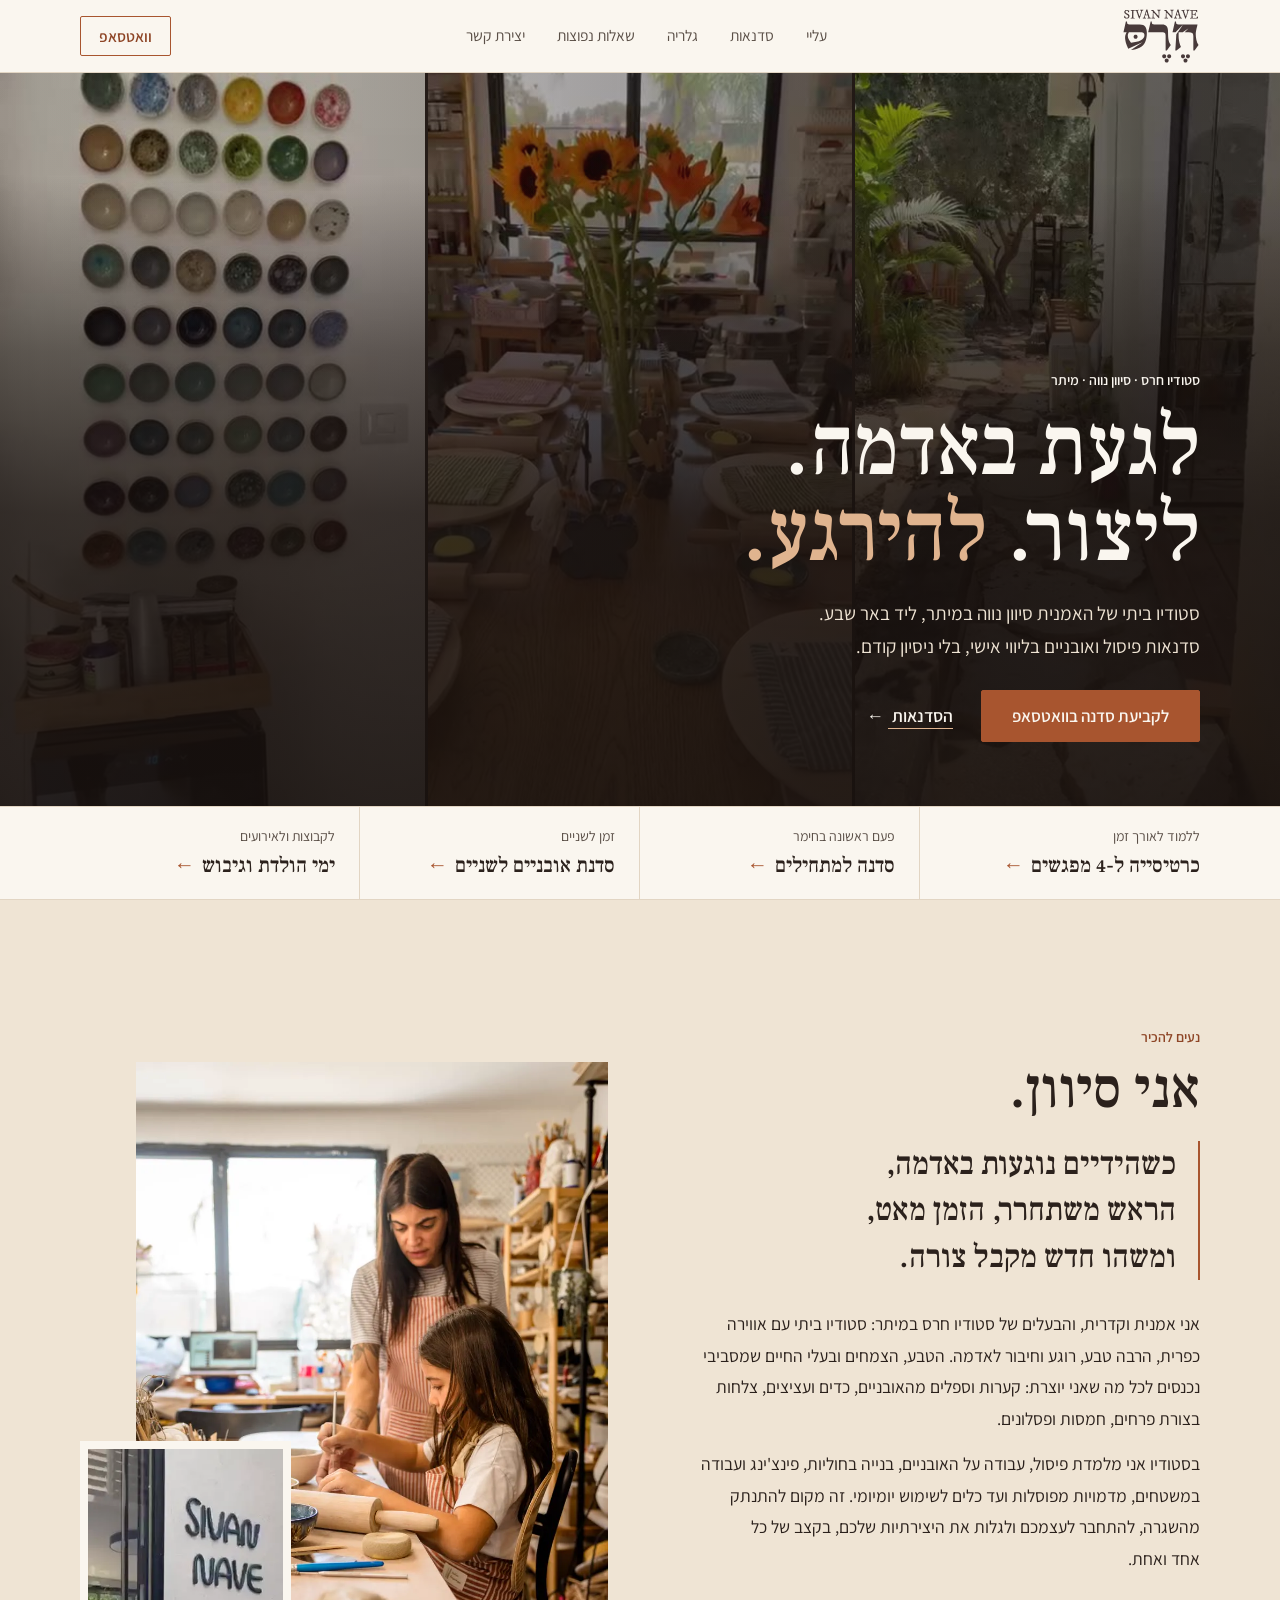
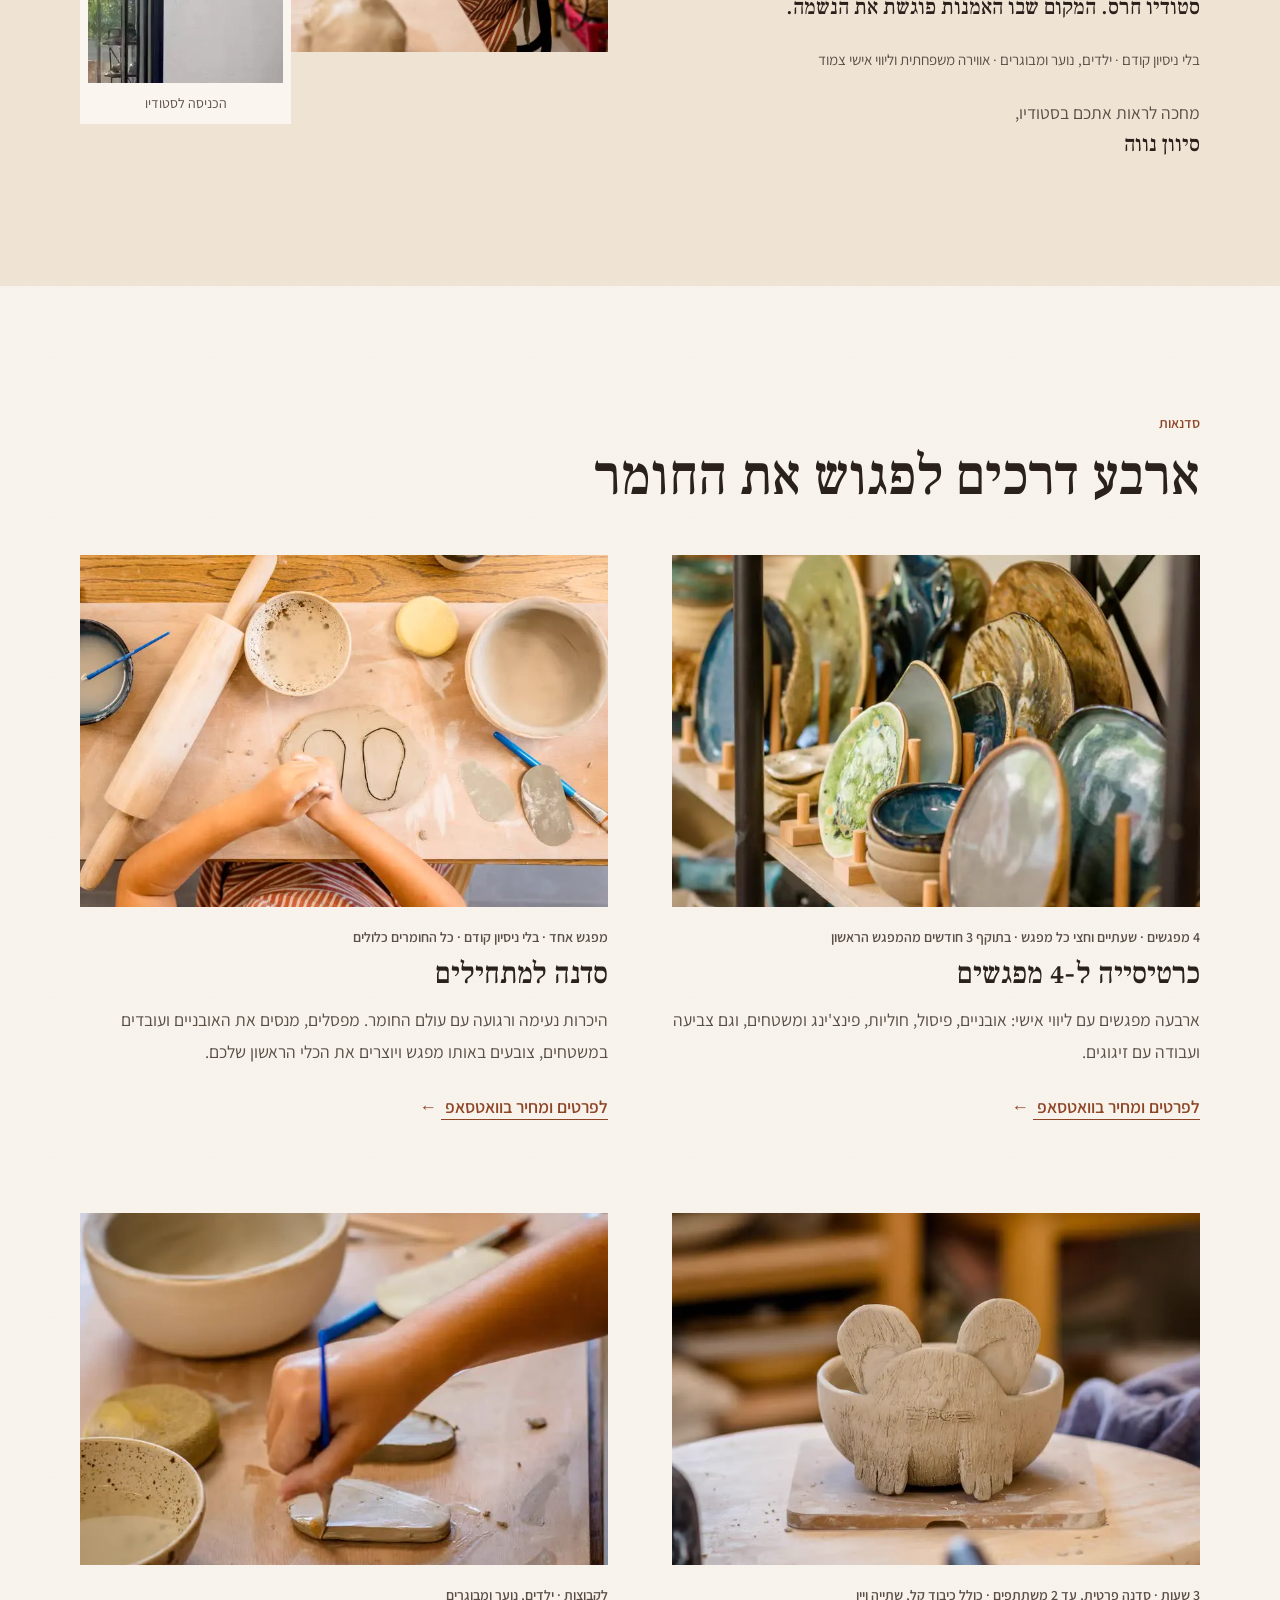
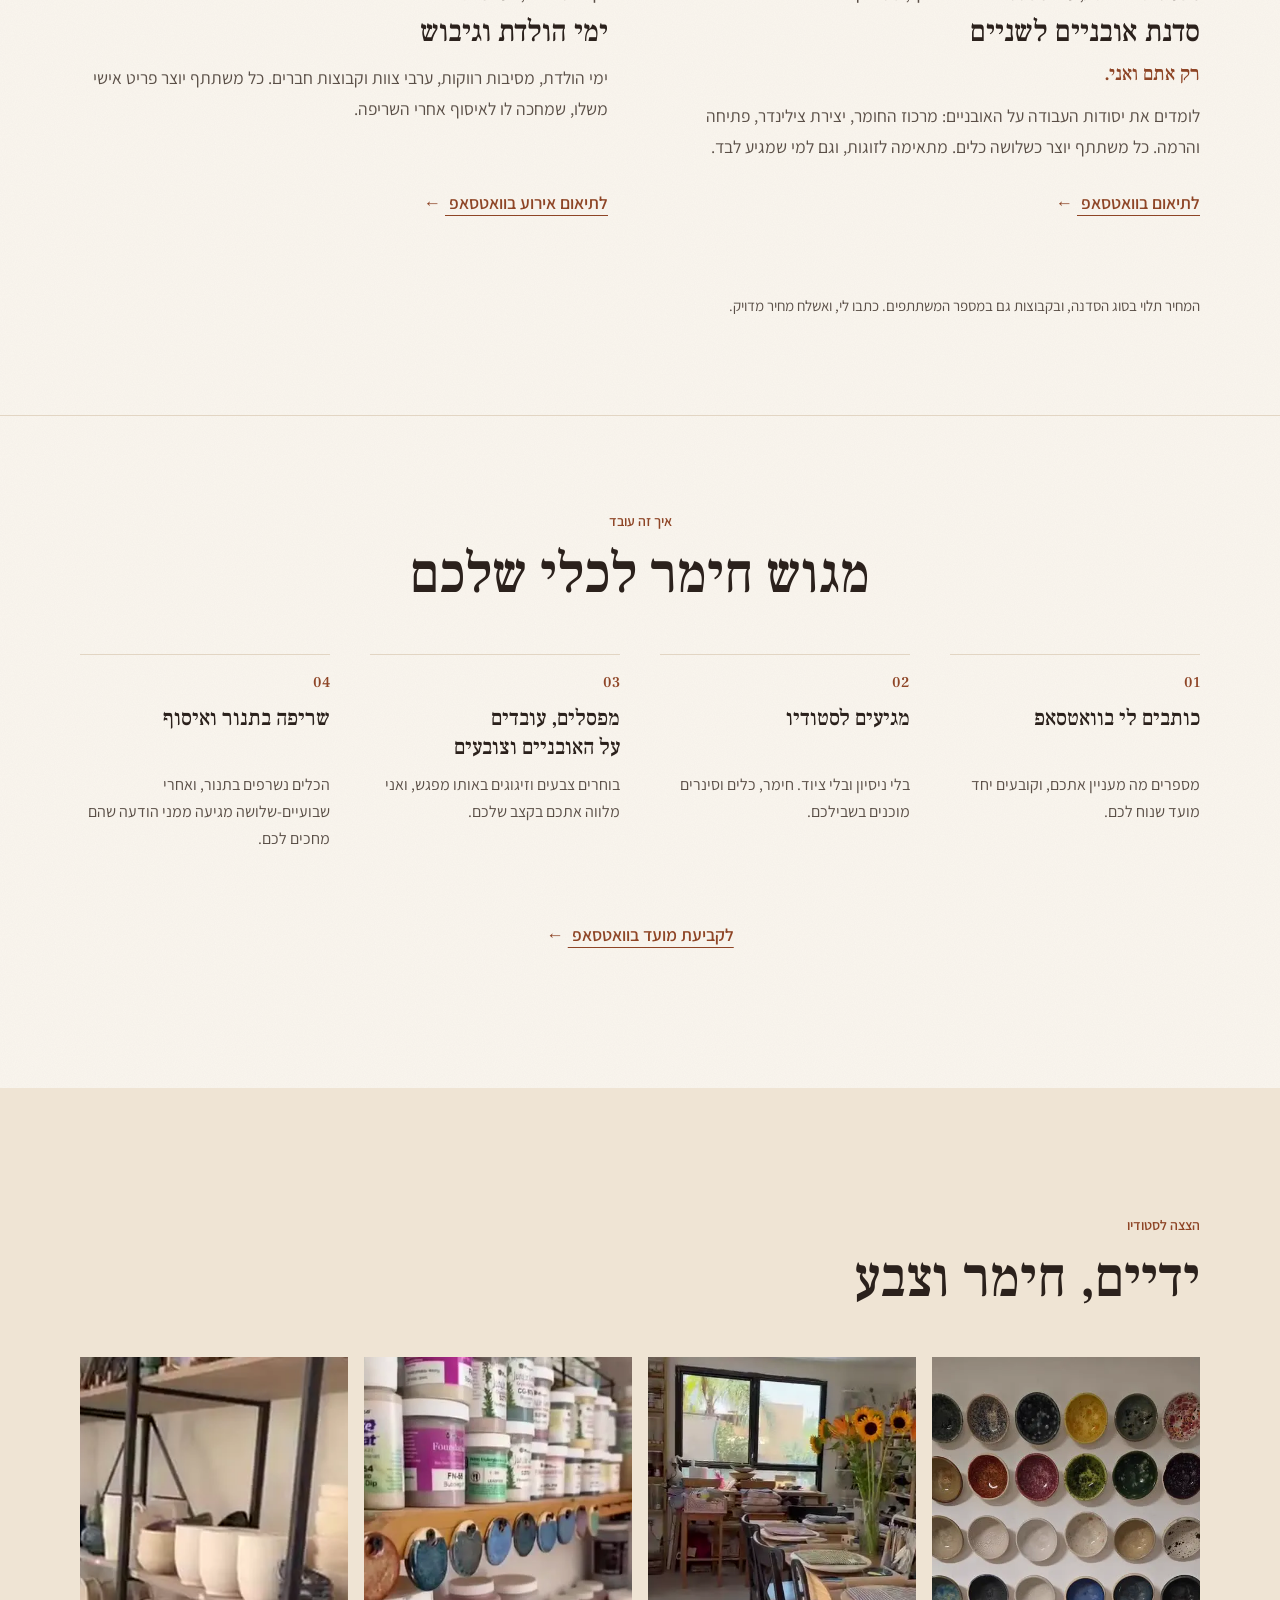
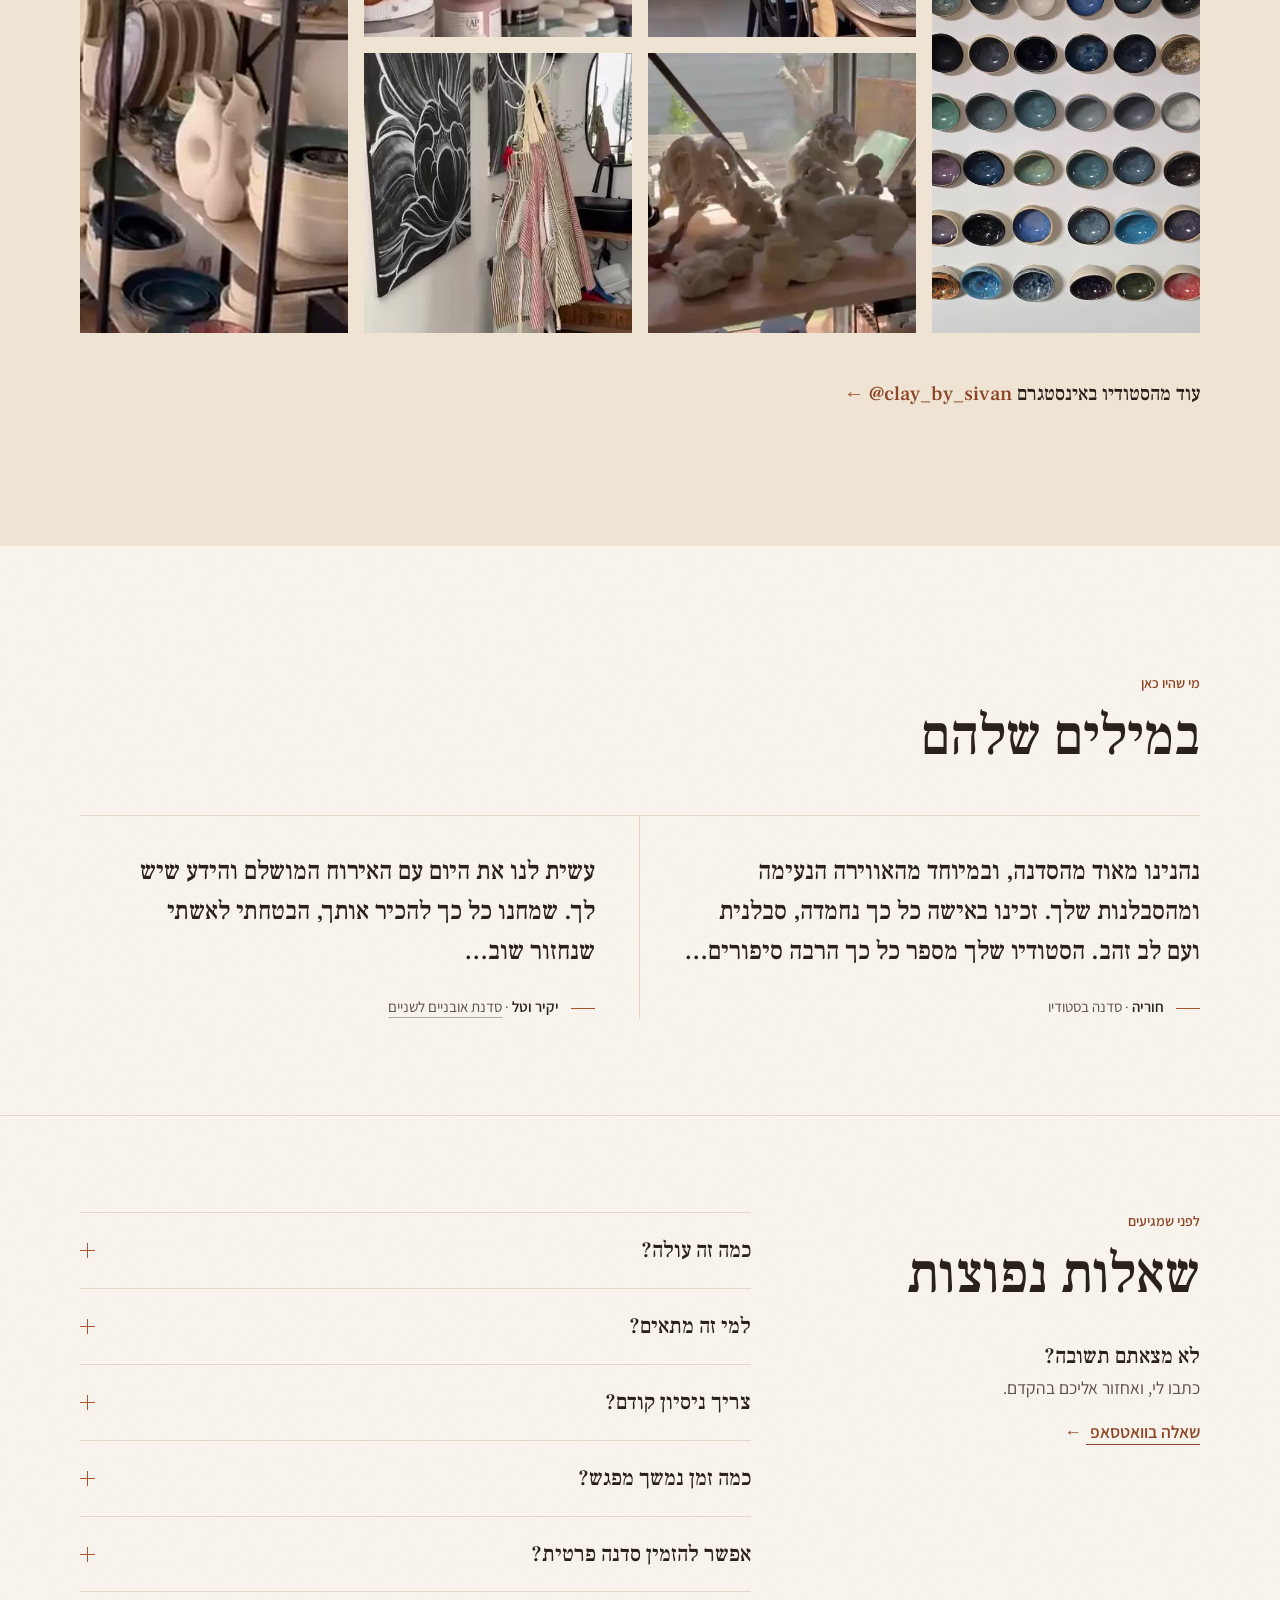
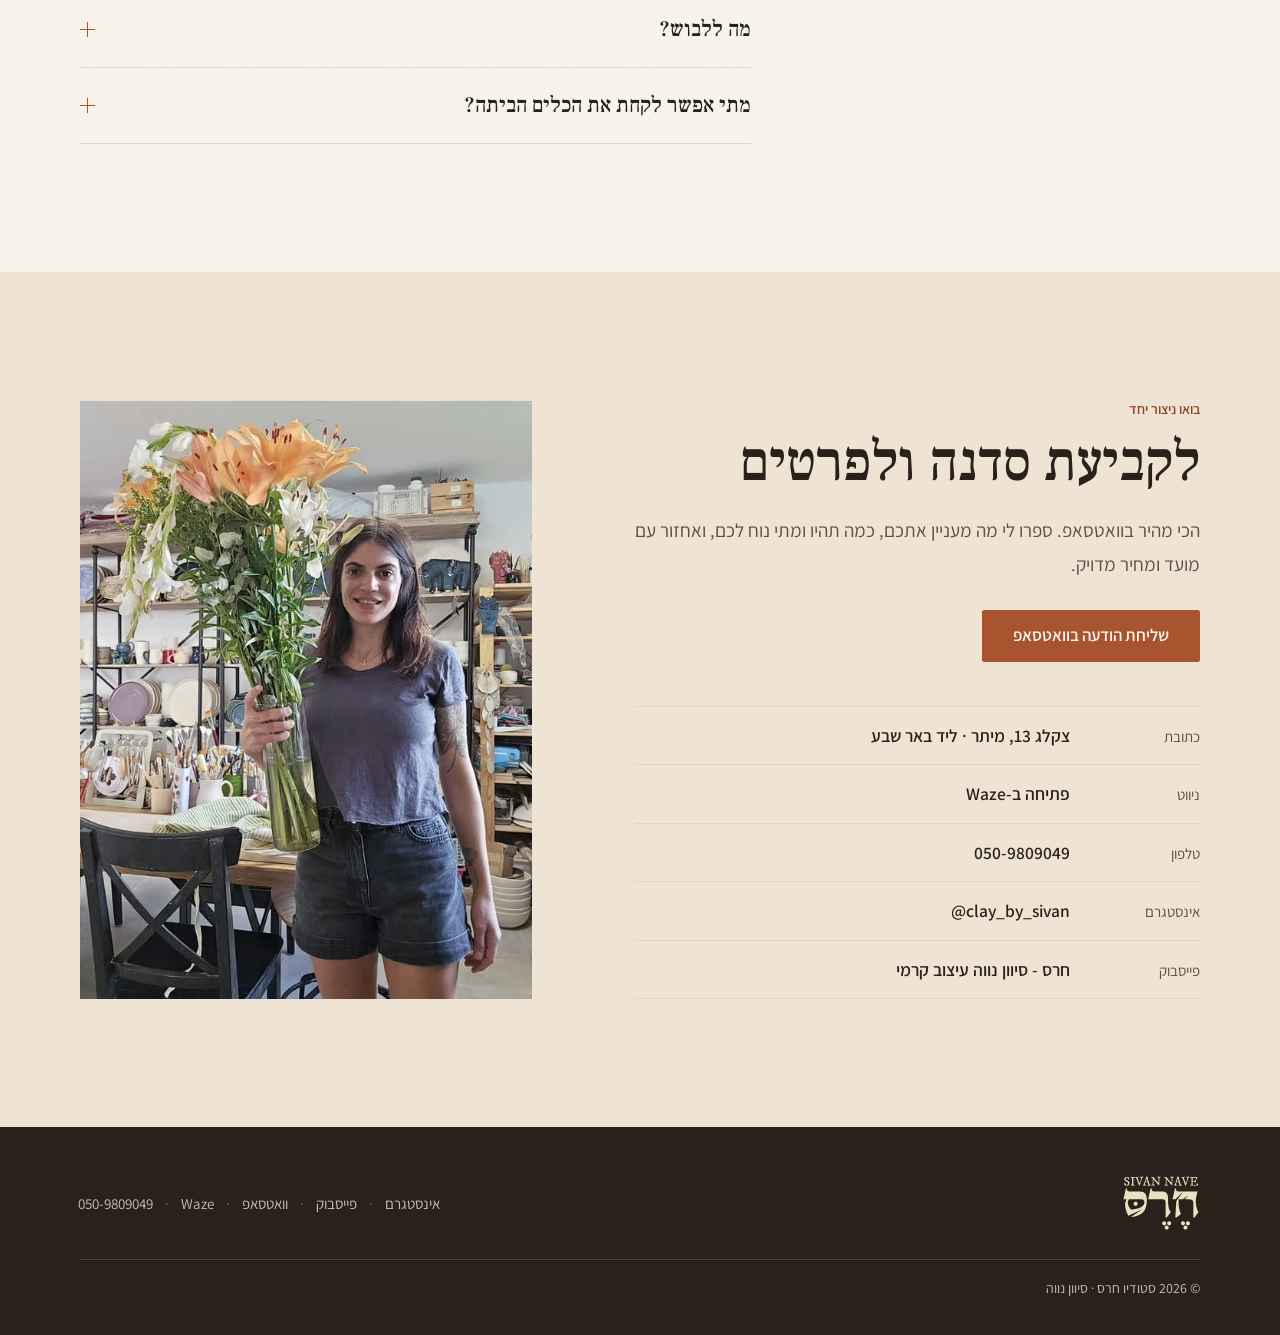
==== commit 57605b41: "Ultracode round: quieter premium design and real customer testimonials - Workshops as an editorial m" ====
--- a/index.html
+++ b/index.html
@@ -3,17 +3,19 @@
 <head>
 <meta charset="utf-8">
 <meta name="viewport" content="width=device-width, initial-scale=1">
-<title>סטודיו חרס | סיוון נווה, קרמיקה במיתר</title>
-<meta name="description" content="סטודיו חרס של סיוון נווה במיתר: סדנאות פיסול ואובניים, סדנה לשניים, כרטיסייה וימי הולדת. לגעת באדמה, ליצור, להירגע.">
-<meta property="og:title" content="סטודיו חרס | סיוון נווה, קרמיקה במיתר">
-<meta property="og:description" content="סטודיו ביתי לקרמיקה במיתר: סדנאות פיסול ואובניים, סדנה לשניים, כרטיסייה וימי הולדת. לגעת באדמה, ליצור, להירגע.">
+<title>סדנאות קרמיקה במיתר, ליד באר שבע | סטודיו חרס · סיוון נווה</title>
+<meta name="description" content="סטודיו ביתי לקרמיקה של האמנית סיוון נווה במיתר, ליד באר שבע: סדנה למתחילים, כרטיסייה ל-4 מפגשים, סדנה זוגית בדרום על האובניים, יום הולדת, מסיבת רווקות או ערב צוות.">
+<meta property="og:site_name" content="סטודיו חרס · סיוון נווה">
+<meta property="og:title" content="סדנאות קרמיקה במיתר, ליד באר שבע | סטודיו חרס">
+<meta property="og:description" content="סטודיו ביתי לקרמיקה של האמנית סיוון נווה במיתר, ליד באר שבע. סדנאות פיסול ואובניים, סדנה זוגית, כרטיסייה, ימי הולדת וערבי צוות. לגעת באדמה, ליצור, להירגע.">
 <meta property="og:locale" content="he_IL">
 <meta property="og:type" content="website">
-<meta property="og:image" content="https://heresbysivan.com/images/og-image.jpg">
 <meta property="og:url" content="https://heresbysivan.com/">
-<link rel="canonical" href="https://heresbysivan.com/">
+<meta property="og:image" content="https://heresbysivan.com/images/og-image.jpg?v=2">
 <meta property="og:image:width" content="1200">
 <meta property="og:image:height" content="630">
+<meta property="og:image:alt" content="סיוון נווה מלווה ילדה בסדנה בסטודיו חרס במיתר, לצד הכיתוב: לגעת באדמה. ליצור. להירגע.">
+<link rel="canonical" href="https://heresbysivan.com/">
 <meta name="twitter:card" content="summary_large_image">
 <meta name="robots" content="max-image-preview:large">
 <meta name="theme-color" content="#faf6ef">
@@ -21,24 +23,39 @@
 <link rel="apple-touch-icon" href="images/apple-touch-icon.png">
 <link rel="preconnect" href="https://fonts.googleapis.com">
 <link rel="preconnect" href="https://fonts.gstatic.com" crossorigin>
-<link rel="stylesheet" href="https://fonts.googleapis.com/css2?family=Assistant:wght@400;600;700&family=Frank+Ruhl+Libre:wght@500;700&display=swap">
+<link rel="stylesheet" href="https://fonts.googleapis.com/css2?family=Assistant:wght@400;600&family=Frank+Ruhl+Libre:wght@500&display=swap">
 <link rel="stylesheet" href="styles.css">
 <link rel="preload" as="image" href="media/studio-poster.jpg" media="(max-width: 900px)" fetchpriority="high">
 <link rel="preload" as="image" href="media/walk-1.jpg" media="(min-width: 901px)" fetchpriority="high">
 <link rel="preload" as="image" href="media/walk-2.jpg" media="(min-width: 901px)">
 <link rel="preload" as="image" href="media/walk-3.jpg" media="(min-width: 901px)">
-<noscript><style>.hero-media { background: #2e2621 url(media/studio-poster.jpg) center / cover; } .hero-media video { visibility: hidden; }</style></noscript>
+<noscript><style>.hero-phone { background: #2b211c url(media/studio-poster.jpg) center / cover; } .hero-reel video:nth-child(1) { background: url(media/walk-1.jpg) center / cover; } .hero-reel video:nth-child(2) { background: url(media/walk-2.jpg) center / cover; } .hero-reel video:nth-child(3) { background: url(media/walk-3.jpg) 50% 0 / cover; } video::-webkit-media-controls { display: none; }</style></noscript>
 <script type="application/ld+json">
 {
   "@context": "https://schema.org",
   "@type": "LocalBusiness",
-  "name": "סטודיו חרס - סיוון נווה",
-  "alternateName": "Sivan Nave Ceramics",
-  "description": "סטודיו ביתי לקרמיקה במיתר: סדנאות פיסול, אובניים ומשטחים, סדנת אובניים לשניים, כרטיסייה ל-4 מפגשים, ימי הולדת וגיבוש.",
+  "@id": "https://heresbysivan.com/#studio",
+  "name": "סטודיו חרס · סיוון נווה",
+  "alternateName": ["חרס - סיוון נווה", "Sivan Nave Ceramics"],
+  "description": "סטודיו ביתי לקרמיקה של האמנית סיוון נווה במיתר, ליד באר שבע: סדנה למתחילים, כרטיסייה ל-4 מפגשים, סדנת אובניים לשניים, ימי הולדת וגיבוש.",
+  "url": "https://heresbysivan.com/",
   "telephone": "+972-50-980-9049",
   "image": "https://heresbysivan.com/images/og-image.jpg",
-  "url": "https://heresbysivan.com/",
+  "logo": "https://heresbysivan.com/images/logo.svg",
   "address": { "@type": "PostalAddress", "streetAddress": "צקלג 13", "addressLocality": "מיתר", "addressCountry": "IL" },
+  "hasMap": "https://www.google.com/maps/search/?api=1&query=%D7%A6%D7%A7%D7%9C%D7%92+13+%D7%9E%D7%99%D7%AA%D7%A8",
+  "areaServed": [
+    { "@type": "City", "name": "מיתר" },
+    { "@type": "City", "name": "באר שבע" },
+    { "@type": "City", "name": "עומר" },
+    { "@type": "City", "name": "להבים" }
+  ],
+  "makesOffer": [
+    { "@type": "Offer", "itemOffered": { "@type": "Service", "name": "כרטיסייה ל-4 מפגשים", "description": "4 מפגשים של שעתיים וחצי, בתוקף 3 חודשים מהמפגש הראשון: אובניים, פיסול, חוליות, פינצ'ינג ומשטחים, צביעה וזיגוגים, בליווי אישי." } },
+    { "@type": "Offer", "itemOffered": { "@type": "Service", "name": "סדנה למתחילים", "description": "מפגש אחד בלי ניסיון קודם, כל החומרים כלולים: פיסול, אובניים, משטחים וצביעה." } },
+    { "@type": "Offer", "itemOffered": { "@type": "Service", "name": "סדנת אובניים לשניים", "description": "סדנה פרטית של 3 שעות על האובניים, עד 2 משתתפים, כולל כיבוד קל, שתייה חמה או קרה ויין." } },
+    { "@type": "Offer", "itemOffered": { "@type": "Service", "name": "ימי הולדת וגיבוש", "description": "ימי הולדת, מסיבות רווקות, ערבי צוות וקבוצות חברים, לילדים, נוער ומבוגרים. כל משתתף יוצר פריט אישי משלו." } }
+  ],
   "sameAs": ["https://www.instagram.com/clay_by_sivan/", "https://www.facebook.com/profile.php?id=61577129723297"]
 }
 </script>
@@ -113,33 +130,32 @@
 <header class="top">
   <div class="wrap top-row">
     <a class="brand" href="#" aria-label="סטודיו חרס, סיוון נווה. לראש העמוד">
-      <img class="logo" src="images/logo.svg" alt="" width="70" height="50">
+      <img class="logo" src="images/logo.svg" alt="" width="78" height="56">
     </a>
     <button class="menu-btn" type="button" aria-expanded="false" aria-controls="site-nav" aria-label="תפריט">
       <span></span><span></span><span></span>
     </button>
     <nav id="site-nav" aria-label="ניווט ראשי">
       <a href="#about">עליי</a>
-      <a href="#workshops">סדנה למתחילים</a>
-      <a href="#courses">כרטיסייה</a>
-      <a href="#events">אירועים</a>
-      <a href="#couples">סדנה לשניים</a>
+      <a href="#offers">סדנאות</a>
       <a href="#gallery">גלריה</a>
+      <a href="#faq">שאלות נפוצות</a>
       <a href="#contact">יצירת קשר</a>
+      <p class="nav-contact"><a class="text-link" data-wa="היי סיוון, הגעתי מהאתר ואשמח לפרטים. מה שמעניין אותי: " href="https://wa.me/972509809049">וואטסאפ</a><span aria-hidden="true">·</span><a class="text-link" href="tel:+972509809049"><bdi dir="ltr">050-9809049</bdi></a></p>
     </nav>
-    <a class="btn btn-small top-wa" data-wa="היי סיוון, הגעתי מהאתר ואשמח לפרטים.&#10;מה מעניין אותי:&#10;כמה משתתפים ובאילו גילאים:&#10;מתי נוח:" href="#contact">וואטסאפ</a>
+    <a class="btn btn-outline top-wa" data-wa="היי סיוון, הגעתי מהאתר ואשמח לפרטים. מה שמעניין אותי: " href="#contact">וואטסאפ</a>
   </div>
 </header>
 
 <main id="main">
-  <section class="hero">
+  <section class="hero" aria-labelledby="hero-title">
     <div class="hero-copy">
-      <p class="eyebrow">סטודיו חרס · סטודיו ביתי לקרמיקה · מיתר</p>
-      <h1>לגעת באדמה.<br>ליצור. <em>להירגע.</em></h1>
-      <p class="lead">לגלות את הצבעים, המרקמים והחיים שמתחת לפני השטח. בסטודיו שלי במיתר נוגעים בחימר, מפסלים ועובדים על האובניים, בפעם הראשונה או כדי להעמיק, לבד, בזוג או עם כל החבר'ה.</p>
+      <p class="eyebrow">סטודיו חרס · סיוון נווה · מיתר</p>
+      <h1 id="hero-title">לגעת באדמה.<br>ליצור. <em>להירגע.</em></h1>
+      <p class="lead">סטודיו ביתי של האמנית סיוון נווה במיתר, ליד באר שבע. סדנאות פיסול ואובניים בליווי אישי, בלי ניסיון קודם.</p>
       <div class="actions">
-        <a class="btn" data-wa="היי סיוון, הגעתי מהאתר ואשמח לקבוע סדנה.&#10;איזו סדנה מעניינת אותי:&#10;כמה משתתפים ובאילו גילאים:&#10;מתי נוח:" href="#contact">לקביעת סדנה</a>
-        <a class="btn btn-ghost" href="#workshops">מה עושים בסטודיו</a>
+        <a class="btn" data-wa="היי סיוון, הגעתי מהאתר ואשמח לקבוע סדנה. מה שמעניין אותי: " href="#contact">לקביעת סדנה בוואטסאפ</a>
+        <a class="text-link" href="#offers">הסדנאות <span aria-hidden="true">←</span></a>
       </div>
     </div>
     <div class="hero-media">
@@ -149,17 +165,22 @@
         <video muted loop playsinline preload="none" data-poster="media/walk-2.jpg" data-src="media/walk-2.mp4"></video>
         <video muted loop playsinline preload="none" data-poster="media/walk-3.jpg" data-src="media/walk-3.mp4"></video>
       </div>
-      <p class="hero-tag">צקלג 13, מיתר · ככה נראה הסטודיו</p>
       <button class="hero-pause" type="button" aria-pressed="false" aria-label="השהיית הסרטונים" hidden><svg viewBox="0 0 24 24" aria-hidden="true"><path class="i-pause" d="M7 5h3v14H7zM14 5h3v14h-3z"/><path class="i-play" d="M8 5l11 7-11 7z"/></svg></button>
     </div>
   </section>
 
-  <div class="marquee" aria-hidden="true"><div class="marquee-track"><span>פיסול בחימר</span><span>עבודה על האובניים</span><span>צביעה וזיגוג</span><span>סדנה לשניים</span><span>ימי הולדת</span><span>ערבי גיבוש</span><span>כרטיסייה ל-4 מפגשים</span><span>סטודיו ביתי במיתר</span><span>פיסול בחימר</span><span>עבודה על האובניים</span><span>צביעה וזיגוג</span><span>סדנה לשניים</span><span>ימי הולדת</span><span>ערבי גיבוש</span><span>כרטיסייה ל-4 מפגשים</span><span>סטודיו ביתי במיתר</span></div></div>
+  <nav class="index" aria-label="הסדנאות">
+    <ul class="wrap index-list">
+      <li><a href="#courses"><span class="index-for">ללמוד לאורך זמן</span><span class="index-title">כרטיסייה ל-4&nbsp;מפגשים&nbsp;<span aria-hidden="true">←</span></span></a></li>
+      <li><a href="#workshops"><span class="index-for">פעם ראשונה בחימר</span><span class="index-title">סדנה למתחילים&nbsp;<span aria-hidden="true">←</span></span></a></li>
+      <li><a href="#couples"><span class="index-for">זמן לשניים</span><span class="index-title">סדנת אובניים לשניים&nbsp;<span aria-hidden="true">←</span></span></a></li>
+      <li><a href="#events"><span class="index-for">לקבוצות ולאירועים</span><span class="index-title">ימי הולדת וגיבוש&nbsp;<span aria-hidden="true">←</span></span></a></li>
+    </ul>
+  </nav>
 
   <section id="about" class="about" aria-labelledby="about-title">
     <div class="wrap about-layout">
       <div class="about-photos">
-        <svg class="about-blob" viewBox="0 0 200 200" aria-hidden="true"><path d="M58 14c30-12 66-6 90 16 22 20 34 50 44 78 10 30-4 62-32 78-26 16-60 12-92 8-30-4-56-18-62-48-6-28 6-50 8-76 2-26 14-46 44-56z"/></svg>
         <figure class="about-main">
           <picture><source srcset="images/sivan-studio.webp" type="image/webp"><img src="images/sivan-studio.jpg" alt="סיוון מלווה ילדה בסדנה בסטודיו" width="880" height="1100" loading="lazy"></picture>
         </figure>
@@ -171,161 +192,124 @@
       <div class="about-text">
         <p class="eyebrow">נעים להכיר</p>
         <h2 id="about-title">אני סיוון.</h2>
-        <blockquote class="about-quote"><p>כשהידיים נוגעות באדמה, הראש משתחרר, הזמן מאט, ומשהו חדש מקבל צורה.</p></blockquote>
+        <blockquote class="about-quote"><p><span>כשהידיים נוגעות באדמה,</span> <span>הראש משתחרר, הזמן מאט,</span> <span>ומשהו חדש מקבל צורה.</span></p></blockquote>
         <p>אני אמנית וקדרית, והבעלים של סטודיו חרס במיתר: סטודיו ביתי עם אווירה כפרית, הרבה טבע, רוגע וחיבור לאדמה. הטבע, הצמחים ובעלי החיים שמסביבי נכנסים לכל מה שאני יוצרת: קערות וספלים מהאובניים, כדים ועציצים, צלחות בצורת פרחים, חמסות ופסלונים.</p>
         <p>בסטודיו אני מלמדת פיסול, עבודה על האובניים, בנייה בחוליות, פינצ'ינג ועבודה במשטחים, מדמויות מפוסלות ועד כלים לשימוש יומיומי. זה מקום להתנתק מהשגרה, להתחבר לעצמכם ולגלות את היצירתיות שלכם, בקצב של כל אחד ואחת.</p>
         <p class="about-motto">סטודיו חרס. המקום שבו האמנות פוגשת את הנשמה.</p>
-        <ul class="about-facts">
-          <li><svg viewBox="0 0 32 32" aria-hidden="true"><path d="M6 20h20c0 5-4.5 8-10 8S6 25 6 20z"/><path d="M11 20c0-6 2-10 5-10s5 4 5 10"/><path d="M4 20h24"/></svg><b>בלי ניסיון קודם</b><span>הכול מחכה לכם</span></li>
-          <li><svg viewBox="0 0 32 32" aria-hidden="true"><circle cx="11" cy="10" r="4"/><circle cx="22" cy="12" r="3"/><path d="M4 27c0-5 3-9 7-9s7 4 7 9M17 27c0-4 2-7 5-7s5 3 5 7"/></svg><b>לכל הגילאים</b><span>ילדים, נוער ומבוגרים</span></li>
-          <li><svg viewBox="0 0 32 32" aria-hidden="true"><path d="M16 27s-10-6-10-13a5.5 5.5 0 0 1 10-3 5.5 5.5 0 0 1 10 3c0 7-10 13-10 13z"/></svg><b>אווירה משפחתית</b><span>וליווי אישי צמוד</span></li>
-        </ul>
-        <div class="sign">
-          <picture><source srcset="images/sivan.webp" type="image/webp"><img src="images/sivan.jpg" alt="" width="276" height="494" loading="lazy"></picture>
-          <p>מחכה לראות אתכם בסטודיו,<b>סיוון נווה</b></p>
-        </div>
-      </div>
-    </div>
-  </section>
-
-  <section class="offers" aria-labelledby="offers-title">
+        <p class="about-note">בלי ניסיון קודם · ילדים, נוער ומבוגרים · אווירה משפחתית וליווי אישי צמוד</p>
+        <p class="sign">מחכה לראות אתכם בסטודיו,<b>סיוון נווה</b></p>
+      </div>
+    </div>
+  </section>
+
+  <section id="offers" class="offers" aria-labelledby="offers-title">
     <div class="wrap">
-      <p class="eyebrow center">מחפשים פעילות מקורית של יצירה משותפת?</p>
-      <h2 id="offers-title" class="center">ארבע דרכים לפגוש את החומר</h2>
-      <p class="center muted offers-sub">בסטודיו שלי נלוש, ניצור ונכיר את האדמה מקרוב. סדנאות פיסול, אובניים ומשטחים, לקבוצות, לזוגות ולכל מי שרוצה לנסות.</p>
+      <div class="section-head">
+        <p class="eyebrow">סדנאות</p>
+        <h2 id="offers-title">ארבע דרכים לפגוש את החומר</h2>
+      </div>
       <div class="offers-grid">
+        <article id="courses" class="offer">
+          <figure class="offer-photo"><picture><source srcset="images/studio/plates.webp" type="image/webp"><img src="images/studio/plates.jpg" alt="מדף עם צלחות וקערות מזוגגות בגוני כחול, טורקיז וחרדל" width="720" height="1080" loading="lazy"></picture></figure>
+          <h3 id="courses-title">כרטיסייה ל-4 מפגשים</h3>
+          <p class="offer-meta">4 מפגשים · שעתיים וחצי כל מפגש<span class="meta-sep"> · </span><span class="meta-line">בתוקף 3 חודשים מהמפגש הראשון</span></p>
+          <p class="offer-price" data-price="course" hidden></p>
+          <p>ארבעה מפגשים עם ליווי אישי: אובניים, פיסול, חוליות, פינצ'ינג ומשטחים, וגם צביעה ועבודה עם זיגוגים.</p>
+          <a class="text-link" data-wa="היי סיוון, ראיתי באתר את הכרטיסייה ל-4 מפגשים ואשמח לפרטים ולמחיר." href="#contact" aria-describedby="courses-title">לפרטים ומחיר בוואטסאפ <span aria-hidden="true">←</span></a>
+        </article>
         <article id="workshops" class="offer">
-          <figure class="offer-photo"><picture><source srcset="images/studio/offer-workshop.webp" type="image/webp"><img src="images/studio/offer-workshop.jpg" alt="ידיים של ילדה עובדות על חימר בסדנה" width="800" height="600" loading="lazy"></picture><span class="offer-chip">מפגש אחד</span></figure>
-          <div class="offer-body">
-            <h3 id="workshops-title">סדנה למתחילים</h3>
-            <p>היכרות נעימה ורגועה עם עולם החומר. מפסלים, מנסים את האובניים ועובדים במשטחים, צובעים באותו מפגש ויוצרים את הכלי הראשון שלכם.</p>
-            <ul><li><svg viewBox="0 0 16 16" aria-hidden="true"><path d="M3 8.5l3 3 7-7"/></svg>בלי צורך בניסיון קודם</li><li><svg viewBox="0 0 16 16" aria-hidden="true"><path d="M3 8.5l3 3 7-7"/></svg>כל החומרים והכלים כלולים</li><li><svg viewBox="0 0 16 16" aria-hidden="true"><path d="M3 8.5l3 3 7-7"/></svg>הכלים נשרפים בתנור ומוכנים לאיסוף אחרי שבועיים-שלושה</li></ul>
-            <div class="offer-foot">
-              <p class="price" data-price="workshop">מחיר לפי בקשה</p>
-              <a class="btn btn-ghost" data-wa="היי סיוון, ראיתי באתר את הסדנה למתחילים ואשמח לפרטים ולמחיר.&#10;כמה משתתפים ובאילו גילאים:&#10;מתי נוח:" href="#contact" aria-describedby="workshops-title">לפרטים ומחיר</a>
-            </div>
-          </div>
+          <figure class="offer-photo"><picture><source srcset="images/studio/offer-workshop.webp" type="image/webp"><img src="images/studio/offer-workshop.jpg" alt="ידיים של ילדה עובדות על חימר בסדנה" width="800" height="600" loading="lazy"></picture></figure>
+          <h3 id="workshops-title">סדנה למתחילים</h3>
+          <p class="offer-meta">מפגש אחד · בלי ניסיון קודם · כל החומרים כלולים</p>
+          <p class="offer-price" data-price="workshop" hidden></p>
+          <p>היכרות נעימה ורגועה עם עולם החומר. מפסלים, מנסים את האובניים ועובדים במשטחים, צובעים באותו מפגש ויוצרים את הכלי הראשון שלכם.</p>
+          <a class="text-link" data-wa="היי סיוון, ראיתי באתר את הסדנה למתחילים ואשמח לפרטים ולמחיר." href="#contact" aria-describedby="workshops-title">לפרטים ומחיר בוואטסאפ <span aria-hidden="true">←</span></a>
         </article>
-        <article id="courses" class="offer offer-featured">
-          <span class="offer-badge">מומלץ</span>
-          <figure class="offer-photo"><picture><source srcset="images/studio/offer-card.webp" type="image/webp"><img src="images/studio/offer-card.jpg" alt="קערה עם אוזניים על האובניים" width="800" height="600" loading="lazy"></picture><span class="offer-chip">4 מפגשים · שעתיים וחצי כל אחד</span></figure>
-          <div class="offer-body">
-            <h3 id="courses-title">כרטיסייה ל-4 מפגשים</h3>
-            <p>באווירה משפחתית ואינטימית נתנסה במגע בחימר במספר שיטות ובצבעים מגוונים, עם ליווי אישי לאורך הדרך.</p>
-            <ul><li><svg viewBox="0 0 16 16" aria-hidden="true"><path d="M3 8.5l3 3 7-7"/></svg>אובניים, פיסול, חוליות, פינצ'ינג ומשטחים</li><li><svg viewBox="0 0 16 16" aria-hidden="true"><path d="M3 8.5l3 3 7-7"/></svg>צביעה ועבודה עם זיגוגים</li><li><svg viewBox="0 0 16 16" aria-hidden="true"><path d="M3 8.5l3 3 7-7"/></svg>בתוקף 3 חודשים מהמפגש הראשון</li></ul>
-            <div class="offer-foot">
-              <p class="price" data-price="course">מחיר לפי בקשה</p>
-              <a class="btn" data-wa="היי סיוון, ראיתי באתר את הכרטיסייה ל-4 מפגשים ואשמח לפרטים ולמחיר.&#10;למי הכרטיסייה ובאיזה גיל:&#10;מתי נוח:" href="#contact" aria-describedby="courses-title">לפרטים ומחיר</a>
-            </div>
-          </div>
+        <article id="couples" class="offer">
+          <figure class="offer-photo"><picture><source srcset="images/studio/offer-card.webp" type="image/webp"><img src="images/studio/offer-card.jpg" alt="קערה עם אוזניים על האובניים" width="800" height="600" loading="lazy"></picture></figure>
+          <h3 id="couples-title">סדנת אובניים לשניים</h3>
+          <p class="offer-meta">3 שעות · סדנה פרטית, עד&nbsp;2&nbsp;משתתפים<span class="meta-sep"> · </span><span class="meta-line">כולל כיבוד קל, שתייה ויין</span></p>
+          <p class="offer-price" data-price="couples" hidden></p>
+          <p class="offer-kicker">רק אתם ואני.</p>
+          <p>לומדים את יסודות העבודה על האובניים: מרכוז החומר, יצירת צילינדר, פתיחה והרמה. כל משתתף יוצר כשלושה כלים. מתאימה לזוגות, וגם למי שמגיע לבד.</p>
+          <a class="text-link" data-wa="היי סיוון, ראיתי באתר את סדנת האובניים לשניים ואשמח לתאם. מתי נוח לנו: " href="#contact" aria-describedby="couples-title">לתיאום בוואטסאפ <span aria-hidden="true">←</span></a>
         </article>
         <article id="events" class="offer">
-          <figure class="offer-photo"><picture><source srcset="images/studio/offer-events.webp" type="image/webp"><img src="images/studio/offer-events.jpg" alt="שולחן הסדנה ערוך עם חמניות" width="800" height="600" loading="lazy"></picture><span class="offer-chip">לקבוצות</span></figure>
-          <div class="offer-body">
-            <h3 id="events-title">ימי הולדת וגיבוש</h3>
-            <p>פעילות יצירתית וחגיגית לקבוצות: ימי הולדת, מסיבות רווקות, ערבי צוות וגיבוש. כל משתתף יוצר פריט אישי משלו.</p>
-            <ul><li><svg viewBox="0 0 16 16" aria-hidden="true"><path d="M3 8.5l3 3 7-7"/></svg>מתאים לילדים, נוער ומבוגרים</li><li><svg viewBox="0 0 16 16" aria-hidden="true"><path d="M3 8.5l3 3 7-7"/></svg>אווירה שמחה ומשוחררת</li><li><svg viewBox="0 0 16 16" aria-hidden="true"><path d="M3 8.5l3 3 7-7"/></svg>כל אחד יוצר מזכרת משלו, שמחכה לו לאיסוף אחרי השריפה</li></ul>
-            <div class="offer-foot">
-              <p class="price" data-price="event">מחיר לפי בקשה</p>
-              <a class="btn btn-ghost" data-wa="היי סיוון, ראיתי באתר את הפעילות לימי הולדת וגיבוש ואשמח לתאם אירוע.&#10;סוג האירוע (יום הולדת, מסיבת רווקות, ערב צוות...):&#10;תאריך מבוקש:&#10;כמה משתתפים ובאילו גילאים:" href="#contact" aria-describedby="events-title">לתיאום אירוע</a>
-            </div>
-          </div>
+          <figure class="offer-photo"><picture><source srcset="images/studio/painting.webp" type="image/webp"><img src="images/studio/painting.jpg" alt="יד צובעת במכחול צורה קטנה מחימר, ליד קערות חימר" width="720" height="720" loading="lazy"></picture></figure>
+          <h3 id="events-title">ימי הולדת וגיבוש</h3>
+          <p class="offer-meta">לקבוצות · ילדים, נוער ומבוגרים</p>
+          <p class="offer-price" data-price="event" hidden></p>
+          <p>ימי הולדת, מסיבות רווקות, ערבי צוות וקבוצות חברים. כל משתתף יוצר פריט אישי משלו, שמחכה לו לאיסוף אחרי השריפה.</p>
+          <a class="text-link" data-wa="היי סיוון, ראיתי באתר את הפעילות לימי הולדת וגיבוש ואשמח לתאם. סוג האירוע והתאריך: " href="#contact" aria-describedby="events-title">לתיאום אירוע בוואטסאפ <span aria-hidden="true">←</span></a>
         </article>
-        <article id="couples" class="offer offer-wide">
-          <figure class="offer-photo"><picture><source srcset="images/studio/wheel-corner.webp" type="image/webp"><img src="images/studio/wheel-corner.jpg" alt="פינת האובניים בסטודיו ליד החלון" width="464" height="464" loading="lazy"></picture><span class="offer-chip">סדנה פרטית · עד 2 משתתפים</span></figure>
-          <div class="offer-body">
-            <p class="offer-kicker">3 שעות על האובניים, רק אתם ואני</p>
-            <h3 id="couples-title">סדנת אובניים לשניים</h3>
-            <p>לומדים את יסודות העבודה על האובניים: מרכוז החומר, יצירת צילינדר, פתיחה והרמה. מתנסים ביצירת כדים, צלחות ופריטי נוי אישיים. מתאימה לזוגות, וגם למי שמגיע לבד. זמן איכות אמיתי, עם הידיים בחומר.</p>
-            <ul><li><svg viewBox="0 0 16 16" aria-hidden="true"><path d="M3 8.5l3 3 7-7"/></svg>כל משתתף יוצר כשלושה כלים</li><li><svg viewBox="0 0 16 16" aria-hidden="true"><path d="M3 8.5l3 3 7-7"/></svg>הכלים נשארים בסטודיו לשריפה ולזיגוג, ומוכנים לאיסוף אחרי שבועיים-שלושה</li><li><svg viewBox="0 0 16 16" aria-hidden="true"><path d="M3 8.5l3 3 7-7"/></svg>כולל כיבוד קל, שתייה חמה או קרה ויין</li></ul>
-            <div class="offer-foot">
-              <p class="price" data-price="couples">מחיר לפי בקשה</p>
-              <a class="btn" data-wa="היי סיוון, ראיתי באתר את סדנת האובניים לשניים ואשמח לתאם.&#10;מספר משתתפים (1 או 2):&#10;מתי נוח:" href="#contact" aria-describedby="couples-title">לתיאום סדנה לשניים</a>
-            </div>
-          </div>
-        </article>
-      </div>
+      </div>
+      <p class="offers-note">המחיר תלוי בסוג הסדנה, ובקבוצות גם במספר המשתתפים. כתבו לי, ואשלח מחיר מדויק.</p>
     </div>
   </section>
 
   <section class="steps" aria-labelledby="steps-title">
     <div class="wrap">
-      <p class="eyebrow center">איך זה עובד</p>
-      <h2 id="steps-title" class="center">מגוש חימר לכלי שלכם</h2>
+      <div class="section-head center">
+        <p class="eyebrow">איך זה עובד</p>
+        <h2 id="steps-title">מגוש חימר לכלי שלכם</h2>
+      </div>
       <ol class="step-list">
-        <li><span class="step-photo"><picture><source srcset="images/studio/room.webp" type="image/webp"><img src="images/studio/room.jpg" alt="" width="200" height="200" loading="lazy"></picture></span><b>כותבים לי בוואטסאפ</b><span>מספרים מה מעניין אתכם, וקובעים יחד מועד שנוח לכם.</span></li>
-        <li><span class="step-photo"><picture><source srcset="images/studio/aprons.webp" type="image/webp"><img src="images/studio/aprons.jpg" alt="" width="200" height="200" loading="lazy"></picture></span><b>מגיעים לסטודיו</b><span>בלי ניסיון ובלי ציוד. חימר, כלים וסינרים מוכנים בשבילכם.</span></li>
-        <li><span class="step-photo"><picture><source srcset="images/studio/painting.webp" type="image/webp"><img src="images/studio/painting.jpg" alt="" width="200" height="200" loading="lazy"></picture></span><b>מפסלים, עובדים על האובניים וצובעים</b><span>בוחרים צבעים וזיגוגים באותו מפגש, ואני מלווה אתכם בקצב שלכם.</span></li>
-        <li><span class="step-photo"><picture><source srcset="images/studio/plates.webp" type="image/webp"><img src="images/studio/plates.jpg" alt="" width="200" height="200" loading="lazy"></picture></span><b>שריפה בתנור ואיסוף</b><span>הכלים נשרפים בתנור, ואחרי שבועיים-שלושה הם מוכנים לאיסוף. אני מעדכנת אתכם.</span></li>
+        <li><h3>כותבים לי בוואטסאפ</h3><p>מספרים מה מעניין אתכם, וקובעים יחד מועד שנוח לכם.</p></li>
+        <li><h3>מגיעים לסטודיו</h3><p>בלי ניסיון ובלי ציוד. חימר, כלים וסינרים מוכנים בשבילכם.</p></li>
+        <li><h3>מפסלים, עובדים על&nbsp;האובניים וצובעים</h3><p>בוחרים צבעים וזיגוגים באותו מפגש, ואני מלווה אתכם בקצב שלכם.</p></li>
+        <li><h3>שריפה בתנור ואיסוף</h3><p>הכלים נשרפים בתנור, ואחרי שבועיים-שלושה מגיעה ממני הודעה שהם מחכים לכם.</p></li>
       </ol>
-      <p class="center steps-cta"><a class="btn" data-wa="היי סיוון, הגעתי מהאתר ואשמח לקבוע מועד.&#10;מה מעניין אותי:&#10;כמה משתתפים ובאילו גילאים:&#10;מתי נוח:" href="#contact">לקביעת מועד בוואטסאפ</a></p>
+      <p class="center steps-cta"><a class="text-link" data-wa="היי סיוון, הגעתי מהאתר ואשמח לקבוע סדנה. מה שמעניין אותי: " href="#contact">לקביעת מועד בוואטסאפ <span aria-hidden="true">←</span></a></p>
     </div>
   </section>
 
   <section id="gallery" class="gallery" aria-labelledby="gallery-title">
     <div class="wrap">
-      <p class="eyebrow center">הצצה לסטודיו</p>
-      <h2 id="gallery-title" class="center">ידיים, חימר וצבע</h2>
-      <p class="center muted">הכלים, הצבעים והידיים. תמונות אמיתיות מהסטודיו במיתר.</p>
+      <div class="section-head">
+        <p class="eyebrow">הצצה לסטודיו</p>
+        <h2 id="gallery-title">ידיים, חימר וצבע</h2>
+      </div>
       <div class="grid">
-        <figure class="tile tall"><picture><source srcset="images/studio/plates.webp" type="image/webp"><img src="images/studio/plates.jpg" alt="מדף עם צלחות וקערות מזוגגות בגוני כחול, טורקיז וחרדל" width="720" height="1080" loading="lazy"></picture><figcaption>צלחות וקערות מזוגגות</figcaption></figure>
+        <figure class="tile tall"><picture><source srcset="images/studio/glaze-wall.webp" type="image/webp"><img src="images/studio/glaze-wall.jpg" alt="קיר לבן עם עשרות קערות דוגמה קטנות בשורות, כל אחת בזיגוג אחר" width="720" height="1080" loading="lazy"></picture><figcaption>קיר דוגמאות הזיגוג</figcaption></figure>
+        <figure class="tile"><picture><source srcset="images/studio/room.webp" type="image/webp"><img src="images/studio/room.jpg" alt="שולחן ארוך ערוך לסדנה ליד חלון גדול, ועליו זר חמניות" width="464" height="464" loading="lazy"></picture><figcaption>חדר הסדנאות</figcaption></figure>
         <figure class="tile"><picture><source srcset="images/studio/glazes.webp" type="image/webp"><img src="images/studio/glazes.jpg" alt="צנצנות זיגוג על מדף, ומתחתן דוגמאות צבע עגולות בגוני כחול וטורקיז" width="464" height="464" loading="lazy"></picture><figcaption>הצבעים והזיגוגים</figcaption></figure>
-        <figure class="tile tall"><picture><source srcset="images/studio/glaze-wall.webp" type="image/webp"><img src="images/studio/glaze-wall.jpg" alt="קיר לבן עם עשרות קערות דוגמה קטנות בשורות, כל אחת בזיגוג אחר" width="720" height="1080" loading="lazy"></picture><figcaption>קיר דוגמאות הזיגוג</figcaption></figure>
-        <figure class="tile"><picture><source srcset="images/studio/carving.webp" type="image/webp"><img src="images/studio/carving.jpg" alt="יד קטנה חורטת צורה בלוח חימר, ולידה קערות חימר שעוד לא נשרפו" width="720" height="720" loading="lazy"></picture><figcaption>חריטה בחימר</figcaption></figure>
-        <figure class="tile"><picture><source srcset="images/studio/painting.webp" type="image/webp"><img src="images/studio/painting.jpg" alt="יד צובעת במכחול צורה קטנה מחימר, ליד קערות חימר" width="720" height="720" loading="lazy"></picture><figcaption>צביעה בסדנה</figcaption></figure>
-        <figure class="tile"><picture><source srcset="images/studio/shelves.webp" type="image/webp"><img src="images/studio/shelves.jpg" alt="מדפי מתכת עמוסים בקערות, כדים וצלחות בגוונים בהירים" width="720" height="720" loading="lazy"></picture><figcaption>המדפים בסטודיו</figcaption></figure>
-        <figure class="tile"><picture><source srcset="images/studio/room.webp" type="image/webp"><img src="images/studio/room.jpg" alt="שולחן ארוך ערוך לסדנה ליד חלון גדול, ועליו זר חמניות" width="464" height="464" loading="lazy"></picture><figcaption>חדר הסדנאות</figcaption></figure>
-        <figure class="tile"><picture><source srcset="images/studio/wheel-corner.webp" type="image/webp"><img src="images/studio/wheel-corner.jpg" alt="פינת האובניים ליד החלון, עם מדפים של צבעים וכלים" width="464" height="464" loading="lazy"></picture><figcaption>פינת האובניים</figcaption></figure>
+        <figure class="tile tall"><picture><source srcset="images/studio/shelves.webp" type="image/webp"><img src="images/studio/shelves.jpg" alt="מדפי מתכת עמוסים בקערות, כדים וצלחות בגוונים בהירים" width="720" height="720" loading="lazy"></picture><figcaption>המדפים בסטודיו</figcaption></figure>
         <figure class="tile"><picture><source srcset="images/studio/figurines.webp" type="image/webp"><img src="images/studio/figurines.jpg" alt="פסלונים מחימר שעוד לא נשרפו, על שולחן ליד החלון" width="720" height="720" loading="lazy"></picture><figcaption>פסלונים מחכים לשריפה</figcaption></figure>
         <figure class="tile"><picture><source srcset="images/studio/aprons.webp" type="image/webp"><img src="images/studio/aprons.jpg" alt="סינרים מפוספסים תלויים על הקיר, ליד ציור שחור-לבן של פרח" width="464" height="464" loading="lazy"></picture><figcaption>הסינרים מחכים</figcaption></figure>
       </div>
-      <a class="ig-card" href="https://www.instagram.com/clay_by_sivan/" target="_blank" rel="noopener">
-        <span class="ig-icon" aria-hidden="true"><svg viewBox="0 0 24 24"><rect x="3" y="3" width="18" height="18" rx="5"/><circle cx="12" cy="12" r="4"/><circle cx="17.3" cy="6.7" r=".9"/></svg></span>
-        <span class="ig-text"><b>עוד מהסטודיו באינסטגרם</b><span>עבודות חדשות, סדנאות ורגעים מאחורי הקלעים. <bdi dir="ltr" lang="en">@clay_by_sivan</bdi></span></span>
-        <span class="ig-go">לעמוד <span aria-hidden="true">←</span></span>
-      </a>
-    </div>
-  </section>
-
-  <section id="testimonials" class="testimonials" aria-labelledby="testimonials-title">
+      <p class="ig-line"><a href="https://www.instagram.com/clay_by_sivan/" target="_blank" rel="noopener">עוד מהסטודיו באינסטגרם <bdi dir="ltr" lang="en">@clay_by_sivan</bdi>&nbsp;<span aria-hidden="true">←</span></a></p>
+    </div>
+  </section>
+
+  <!-- Guests' own words: real messages sent to Sivan, trimmed (… marks a cut) but never reworded, first names only.
+       To add one, copy a <figure class="voice"> (up to 6); the layout adjusts by itself. -->
+  <section id="voices" class="voices" aria-labelledby="voices-title">
     <div class="wrap">
-      <div class="tst-head">
-        <p class="eyebrow">מה מספרים אחרי</p>
-        <h2 id="testimonials-title">מילים ממי שכבר<br>ישב ליד האובניים</h2>
-      </div>
-      <figure class="tst-feature">
-        <picture><source srcset="images/studio/painting.webp" type="image/webp"><img src="images/studio/painting.jpg" alt="" width="720" height="720" loading="lazy"></picture>
-        <div class="tst-feature-text">
-          <blockquote><p>מקום לעדות המרכזית: משפט או שניים שמסבירים למה כדאי להגיע לסטודיו חרס, במילים של הלקוחה עצמה.</p></blockquote>
-          <figcaption><b>ל.</b><span>באר שבע · סדנה למתחילים</span></figcaption>
-        </div>
-      </figure>
-      <div class="tst-grid">
-        <figure class="tst">
-          <blockquote><p>מקום לציטוט מהורה: איך הילדים הגיבו, מה הפתיע אותה ביום ההולדת בסטודיו.</p></blockquote>
-          <figcaption><b>מ.</b><span>מיתר · יום הולדת 9</span></figcaption>
+      <div class="section-head">
+        <p class="eyebrow">מי שהיו כאן</p>
+        <h2 id="voices-title">במילים שלהם</h2>
+      </div>
+      <div class="voices-list">
+        <figure class="voice">
+          <blockquote><p>נהנינו מאוד מהסדנה, ובמיוחד מהאווירה הנעימה ומהסבלנות שלך. זכינו באישה כל כך נחמדה, סבלנית ועם לב זהב. הסטודיו שלך מספר כל כך הרבה סיפורים…</p></blockquote>
+          <figcaption><b>חוריה</b> · סדנה בסטודיו</figcaption>
         </figure>
-        <figure class="tst">
-          <blockquote><p>מקום לציטוט ממי שהזמין ערב צוות: האווירה, הצחוק, והכלים שכל אחד לקח.</p></blockquote>
-          <figcaption><b>ד.</b><span>עומר · ערב גיבוש</span></figcaption>
+        <figure class="voice">
+          <blockquote><p>עשית לנו את היום עם האירוח המושלם והידע שיש לך. שמחנו כל כך להכיר אותך, הבטחתי לאשתי שנחזור שוב…</p></blockquote>
+          <figcaption><b>יקיר וטל</b> · <a href="#couples">סדנת אובניים לשניים</a></figcaption>
         </figure>
-        <figure class="tst">
-          <blockquote><p>מקום לציטוט מזוג: שלוש שעות על האובניים, רק שניהם וסיוון.</p></blockquote>
-          <figcaption><b>ר. ונ.</b><span>להבים · סדנה לשניים</span></figcaption>
-        </figure>
-      </div>
-      <p class="tst-more"><a data-wa="היי סיוון, הייתי אצלך בסטודיו ורוצה לספר איך היה:" href="#contact">הייתם אצלי? אשמח לשמוע איך היה</a></p>
-    </div>
-  </section>
-
-  <section class="faq" aria-labelledby="faq-title">
+      </div>
+    </div>
+  </section>
+
+  <section id="faq" class="faq" aria-labelledby="faq-title">
     <div class="wrap faq-layout">
       <div class="faq-side">
         <p class="eyebrow">לפני שמגיעים</p>
         <h2 id="faq-title">שאלות נפוצות</h2>
       </div>
       <div class="faq-list">
-        <details><summary>כמה זה עולה?</summary><p>זה תלוי בסוג הפעילות. בסדנאות לקבוצות ובאירועים המחיר תלוי גם במספר המשתתפים. <a data-wa="היי סיוון, אשמח לקבל מחיר.&#10;מה מעניין אותי:&#10;כמה משתתפים:" href="#contact">כתבו לי בוואטסאפ</a> מה מעניין אתכם, ואשלח מחיר מדויק.</p></details>
+        <details><summary>כמה זה עולה?</summary><p>זה תלוי בסוג הפעילות. בסדנאות לקבוצות ובאירועים המחיר תלוי גם במספר המשתתפים. <a data-wa="היי סיוון, הגעתי מהאתר ואשמח לקבל מחיר. מה שמעניין אותי: " href="#contact">כתבו לי בוואטסאפ</a> מה מעניין אתכם, ואשלח מחיר מדויק.</p></details>
         <details><summary>למי זה מתאים?</summary><p>לכולם: ילדים, נוער ומבוגרים. אפשר להגיע לבד, בזוג, עם הילדים או עם חברים.</p></details>
         <details><summary>צריך ניסיון קודם?</summary><p>ממש לא. הסדנה למתחילים בנויה בדיוק בשביל מי שנוגע בחומר בפעם הראשונה.</p></details>
         <details><summary>כמה זמן נמשך מפגש?</summary><p>מפגש בכרטיסייה נמשך שעתיים וחצי, וסדנת האובניים לשניים נמשכת שלוש שעות. בסדנאות ובאירועים לקבוצות אני מתאימה את האורך לקבוצה.</p></details>
@@ -334,81 +318,60 @@
         <details><summary>מתי אפשר לקחת את הכלים הביתה?</summary><p>הכלים נשארים בסטודיו להתייבש, להישרף בתנור ולהתזגג. בדרך כלל הם מוכנים לאיסוף אחרי שבועיים-שלושה, ואני מעדכנת כשהם מחכים לכם.</p></details>
       </div>
       <div class="faq-more">
-        <picture><source srcset="images/sivan.webp" type="image/webp"><img class="faq-face" src="images/sivan.jpg" alt="" width="276" height="494" loading="lazy"></picture>
         <p class="faq-more-title">לא מצאתם תשובה?</p>
         <p class="muted">כתבו לי, ואחזור אליכם בהקדם.</p>
-        <a class="btn btn-ghost" data-wa="היי סיוון, יש לי שאלה:" href="#contact">שאלה בוואטסאפ</a>
+        <a class="text-link" data-wa="היי סיוון, הגעתי מהאתר ויש לי שאלה: " href="#contact">שאלה בוואטסאפ <span aria-hidden="true">←</span></a>
       </div>
     </div>
   </section>
 
   <section id="contact" class="contact" aria-labelledby="contact-title">
     <div class="wrap contact-grid">
+      <div class="contact-text">
+        <p class="eyebrow">בואו ניצור יחד</p>
+        <h2 id="contact-title">לקביעת סדנה ולפרטים</h2>
+        <p class="lead">הכי מהיר בוואטסאפ. ספרו לי מה מעניין אתכם, כמה תהיו ומתי נוח לכם, ואחזור עם מועד ומחיר מדויק.</p>
+        <div class="actions">
+          <a class="btn" data-wa="היי סיוון, הגעתי מהאתר ואשמח לפרטים. מה שמעניין אותי: " href="https://wa.me/972509809049">שליחת הודעה בוואטסאפ</a>
+        </div>
+        <dl class="contact-list">
+          <div><dt>כתובת</dt><dd><a href="https://www.google.com/maps/search/?api=1&amp;query=%D7%A6%D7%A7%D7%9C%D7%92+13+%D7%9E%D7%99%D7%AA%D7%A8" target="_blank" rel="noopener">צקלג 13, מיתר · ליד באר שבע</a></dd></div>
+          <div><dt>ניווט</dt><dd><a href="https://waze.com/ul?q=%D7%A6%D7%A7%D7%9C%D7%92%2013%20%D7%9E%D7%99%D7%AA%D7%A8&amp;navigate=yes" target="_blank" rel="noopener">פתיחה ב-Waze</a></dd></div>
+          <div><dt>טלפון</dt><dd><a href="tel:+972509809049"><bdi dir="ltr">050-9809049</bdi></a></dd></div>
+          <div><dt>אינסטגרם</dt><dd><a href="https://www.instagram.com/clay_by_sivan/" target="_blank" rel="noopener"><bdi dir="ltr" lang="en">@clay_by_sivan</bdi></a></dd></div>
+          <div><dt>פייסבוק</dt><dd><a href="https://www.facebook.com/profile.php?id=61577129723297" target="_blank" rel="noopener">חרס - סיוון נווה עיצוב קרמי</a></dd></div>
+        </dl>
+      </div>
       <figure class="contact-photo">
         <img src="images/sivan-flowers.jpg" alt="סיוון מחייכת בסטודיו עם זר חבצלות, ומאחוריה מדפים עם הכלים שלה" width="720" height="780" loading="lazy">
       </figure>
-      <div>
-        <p class="eyebrow">בואו ניצור יחד</p>
-        <h2 id="contact-title">לקביעת סדנה ולפרטים</h2>
-        <p class="lead">הכי מהיר בוואטסאפ. ספרו לי מה מעניין אתכם, כמה תהיו ומתי נוח לכם, ונקבע מועד.</p>
-        <div class="actions">
-          <a class="btn" data-wa="היי סיוון, הגעתי מהאתר ואשמח לפרטים.&#10;מה מעניין אותי:&#10;כמה משתתפים ובאילו גילאים:&#10;מתי נוח:" href="https://wa.me/972509809049">שליחת הודעה בוואטסאפ</a>
-          <a class="btn btn-ghost" href="tel:+972509809049"><bdi dir="ltr">050-9809049</bdi></a>
-        </div>
-      </div>
-      <div class="contact-side">
-      <ul class="contact-list">
-        <li><i aria-hidden="true"><svg viewBox="0 0 24 24"><path d="M12 21s-7-6.2-7-11.5a7 7 0 0 1 14 0C19 14.8 12 21 12 21z"/><circle cx="12" cy="9.5" r="2.5"/></svg></i><span>כתובת</span><a href="https://www.google.com/maps/search/?api=1&query=%D7%A6%D7%A7%D7%9C%D7%92+13+%D7%9E%D7%99%D7%AA%D7%A8" target="_blank" rel="noopener">צקלג 13, מיתר</a></li>
-        <li><i aria-hidden="true"><svg viewBox="0 0 24 24"><path d="M3 11l18-8-8 18-2-8z"/></svg></i><span>ניווט</span><a href="https://waze.com/ul?q=%D7%A6%D7%A7%D7%9C%D7%92%2013%20%D7%9E%D7%99%D7%AA%D7%A8&amp;navigate=yes" target="_blank" rel="noopener">פתיחה ב-Waze</a></li>
-        <li><i aria-hidden="true"><svg viewBox="0 0 24 24"><path d="M6.6 10.8a15 15 0 0 0 6.6 6.6l2.2-2.2c.3-.3.7-.4 1-.2 1.1.4 2.3.6 3.6.6.6 0 1 .4 1 1V20c0 .6-.4 1-1 1A17 17 0 0 1 3 4c0-.6.4-1 1-1h3.5c.6 0 1 .4 1 1 0 1.3.2 2.5.6 3.6.1.3 0 .7-.2 1z"/></svg></i><span>טלפון</span><a href="tel:+972509809049">050-9809049</a></li>
-        <li><i aria-hidden="true"><svg viewBox="0 0 24 24"><rect x="3" y="3" width="18" height="18" rx="5"/><circle cx="12" cy="12" r="4"/><circle cx="17.3" cy="6.7" r=".8"/></svg></i><span>אינסטגרם</span><a href="https://www.instagram.com/clay_by_sivan/" target="_blank" rel="noopener"><bdi dir="ltr" lang="en">@clay_by_sivan</bdi></a></li>
-        <li><i aria-hidden="true"><svg viewBox="0 0 24 24"><path d="M14 21v-8h3l.5-3.5H14V7.6c0-1 .3-1.7 1.8-1.7h1.8V2.8A24 24 0 0 0 15 2.7c-2.6 0-4.4 1.6-4.4 4.5v2.3H7.7V13h2.9v8"/></svg></i><span>פייסבוק</span><a href="https://www.facebook.com/profile.php?id=61577129723297" target="_blank" rel="noopener">חרס - סיוון נווה עיצוב קרמי</a></li>
-      </ul>
-      </div>
     </div>
   </section>
 </main>
 
 <footer class="foot">
-  <div class="wrap foot-grid">
+  <div class="wrap foot-row">
     <div class="foot-brand">
-      <img class="foot-logo" src="images/logo-light.svg" alt="Sivan Nave חרס" width="84" height="60">
-      <p class="foot-motto">המקום שבו האמנות פוגשת את הנשמה</p>
-      <div class="social" aria-label="רשתות חברתיות" role="group">
-      <a href="https://www.instagram.com/clay_by_sivan/" target="_blank" rel="noopener" aria-label="אינסטגרם"><svg viewBox="0 0 24 24" aria-hidden="true"><rect x="3" y="3" width="18" height="18" rx="5" fill="none" stroke="currentColor" stroke-width="2"/><circle cx="12" cy="12" r="4" fill="none" stroke="currentColor" stroke-width="2"/><circle cx="17.3" cy="6.7" r="1.2" fill="currentColor"/></svg></a>
-      <a href="https://www.facebook.com/profile.php?id=61577129723297" target="_blank" rel="noopener" aria-label="פייסבוק"><svg viewBox="0 0 24 24" aria-hidden="true"><path d="M13.5 21v-7.5h2.6l.4-3h-3V8.6c0-.9.3-1.5 1.5-1.5h1.6V4.4c-.3 0-1.2-.1-2.3-.1-2.3 0-3.8 1.4-3.8 3.9v2.3H8v3h2.5V21z" fill="currentColor"/></svg></a>
-      <a data-wa="היי סיוון, הגעתי מהאתר ואשמח לפרטים.&#10;מה מעניין אותי:&#10;כמה משתתפים ובאילו גילאים:&#10;מתי נוח:" href="https://wa.me/972509809049" aria-label="וואטסאפ"><svg viewBox="0 0 32 32" aria-hidden="true"><path d="M16 3a13 13 0 0 0-11.2 19.6L3 29l6.6-1.7A13 13 0 1 0 16 3zm0 23.6c-2 0-4-.6-5.7-1.6l-.4-.2-3.9 1 1-3.8-.3-.4A10.6 10.6 0 1 1 16 26.6z" fill="currentColor"/></svg></a>
-      <a href="tel:+972509809049" aria-label="טלפון 050-9809049"><svg viewBox="0 0 24 24" aria-hidden="true"><path d="M6.6 10.8a15.2 15.2 0 0 0 6.6 6.6l2.2-2.2c.3-.3.7-.4 1-.2 1.1.4 2.3.6 3.6.6.6 0 1 .4 1 1V20c0 .6-.4 1-1 1A17 17 0 0 1 3 4c0-.6.4-1 1-1h3.5c.6 0 1 .4 1 1 0 1.3.2 2.5.6 3.6.1.3 0 .7-.2 1z" fill="currentColor"/></svg></a>
-      <a href="https://waze.com/ul?q=%D7%A6%D7%A7%D7%9C%D7%92%2013%20%D7%9E%D7%99%D7%AA%D7%A8&amp;navigate=yes" target="_blank" rel="noopener" aria-label="ניווט ב-Waze"><svg viewBox="0 0 24 24" aria-hidden="true"><path d="M12 3a8 8 0 0 0-8 8c0 1.6.5 3.1 1.3 4.3-.5.4-1.1.7-1.8.8.9 1.2 2.4 1.7 3.8 1.5A8 8 0 1 0 12 3z" fill="none" stroke="currentColor" stroke-width="2" stroke-linejoin="round"/><circle cx="9.5" cy="10" r="1" fill="currentColor"/><circle cx="14.5" cy="10" r="1" fill="currentColor"/><path d="M9 13.2c1.6 1.4 4.4 1.4 6 0" fill="none" stroke="currentColor" stroke-width="1.6" stroke-linecap="round"/></svg></a>
-    </div>
-    </div>
-    <div class="foot-col" role="navigation" aria-label="ניווט בתחתית העמוד">
-      <p class="foot-title">בסטודיו</p>
-      <a href="#workshops">סדנה למתחילים</a>
-      <a href="#courses">כרטיסייה ל-4 מפגשים</a>
-      <a href="#couples">סדנה לשניים</a>
-      <a href="#events">ימי הולדת וגיבוש</a>
-      <a href="#gallery">גלריה</a>
-    </div>
-    <div class="foot-col">
-      <p class="foot-title">מגיעים אליי</p>
-      <a href="https://waze.com/ul?q=%D7%A6%D7%A7%D7%9C%D7%92%2013%20%D7%9E%D7%99%D7%AA%D7%A8&amp;navigate=yes" target="_blank" rel="noopener">צקלג 13, מיתר</a>
+      <img class="foot-logo" src="images/logo-light.svg" alt="חרס, סיוון נווה" width="78" height="56" loading="lazy">
+    </div>
+    <nav class="foot-links" aria-label="קישורים בתחתית העמוד">
+      <a href="https://www.instagram.com/clay_by_sivan/" target="_blank" rel="noopener">אינסטגרם</a><span aria-hidden="true">·</span>
+      <a href="https://www.facebook.com/profile.php?id=61577129723297" target="_blank" rel="noopener">פייסבוק</a><span aria-hidden="true">·</span>
+      <a data-wa="היי סיוון, הגעתי מהאתר ואשמח לפרטים. מה שמעניין אותי: " href="https://wa.me/972509809049">וואטסאפ</a><span aria-hidden="true">·</span>
+      <a href="https://waze.com/ul?q=%D7%A6%D7%A7%D7%9C%D7%92%2013%20%D7%9E%D7%99%D7%AA%D7%A8&amp;navigate=yes" target="_blank" rel="noopener" aria-label="ניווט ב-Waze">Waze</a><span aria-hidden="true">·</span>
       <a href="tel:+972509809049"><bdi dir="ltr">050-9809049</bdi></a>
-      <a data-wa="היי סיוון, הגעתי מהאתר ואשמח לפרטים." href="https://wa.me/972509809049">הודעה בוואטסאפ</a>
-    </div>
+    </nav>
   </div>
-  <p class="foot-copy">© <span id="year"></span> סטודיו חרס · סיוון נווה</p>
+  <p class="wrap foot-copy">© <span id="year"></span> סטודיו חרס · סיוון נווה</p>
+  <!-- phones: a slim WhatsApp bar along the bottom of the screen (site.js shows it between the opening and the contact section) -->
+  <a class="wa-bar" data-wa="היי סיוון, הגעתי מהאתר ואשמח לפרטים. מה שמעניין אותי: " href="https://wa.me/972509809049">כתבו לי בוואטסאפ <span aria-hidden="true">←</span></a>
 </footer>
-
-<a class="wa-float" data-wa="היי סיוון, הגעתי מהאתר ואשמח לפרטים.&#10;מה מעניין אותי:&#10;כמה משתתפים ובאילו גילאים:&#10;מתי נוח:" href="https://wa.me/972509809049" aria-label="שליחת הודעה בוואטסאפ">
-  <svg viewBox="0 0 32 32" aria-hidden="true"><path d="M16 3a13 13 0 0 0-11.2 19.6L3 29l6.6-1.7A13 13 0 1 0 16 3zm0 23.6c-2 0-4-.6-5.7-1.6l-.4-.2-3.9 1 1-3.8-.3-.4A10.6 10.6 0 1 1 16 26.6zm5.8-7.9c-.3-.2-1.9-.9-2.2-1-.3-.1-.5-.2-.7.2l-1 1.2c-.2.2-.4.2-.7.1a8.7 8.7 0 0 1-4.3-3.8c-.3-.6.3-.5 1-1.7.1-.2 0-.4 0-.6l-1-2.3c-.2-.6-.5-.5-.7-.5h-.6c-.2 0-.6.1-.9.4-.3.3-1.2 1.1-1.2 2.8s1.2 3.2 1.4 3.4c.2.2 2.4 3.6 5.8 5 2.1.9 3 1 4 .8.7-.1 1.9-.8 2.2-1.5.3-.8.3-1.4.2-1.5-.1-.2-.3-.3-.6-.4z" fill="currentColor"/></svg>
-</a>
 
 <dialog class="lightbox" aria-label="תמונות מהסטודיו">
   <button class="lb-close" type="button" aria-label="סגירה" autofocus><svg viewBox="0 0 24 24" aria-hidden="true"><path d="M6 6l12 12M18 6 6 18"/></svg></button>
   <button class="lb-prev" type="button" aria-label="התמונה הקודמת"><svg viewBox="0 0 24 24" aria-hidden="true"><path d="m9 5 7 7-7 7"/></svg></button>
   <button class="lb-next" type="button" aria-label="התמונה הבאה"><svg viewBox="0 0 24 24" aria-hidden="true"><path d="m15 5-7 7 7 7"/></svg></button>
-  <figure class="lb-figure"><img class="lb-img" alt="" decoding="async"><figcaption class="lb-cap" aria-live="polite"><span class="lb-text"></span> <span class="lb-count"></span></figcaption></figure>
+  <figure class="lb-figure"><figcaption class="lb-cap" aria-live="polite"><span class="lb-text"></span> <span class="lb-count"></span></figcaption></figure>
 </dialog>
 
 <script src="site.js"></script>
--- a/styles.css
+++ b/styles.css
@@ -1,423 +1,205 @@
+/* ==========================================================================
+   סטודיו חרס
+   One quiet system: tokens, then base type, spacing and buttons, then each
+   component with its own responsive rules right after it (base rules first,
+   media queries after them). No !important, no shadows, no circles.
+   ========================================================================== */
+
+/* ---- Tokens -------------------------------------------------------------- */
 :root {
-  --clay: #a8552f;
-  --clay-dark: #8e4526;
-  --brown: #483a3a;
-  --sand: #efe4d4;
-  --cream: #faf6ef;
-  --sage: #7d8a6a;
-  --ink: #2e2621;
-  --muted: #5a4f47;
-  --line: #e4d7c5;
-  --radius: 18px;
+  /* colour: ink on cream and sand, clay as the one accent */
+  --ink: #2b211c;        /* headings, body text and the only dark fill (the footer) */
+  --muted: #5a4f47;      /* secondary text on cream and sand */
+  --cream: #faf6ef;      /* the page */
+  --sand: #efe4d4;       /* alternate sections */
+  --line: #e2d5c3;       /* hairlines on cream and sand */
+  --clay: #a8552f;       /* the solid button, rules, focus ring */
+  --clay-dark: #8e4526;  /* eyebrows, text links, hover */
+  --peach: #e0b48f;      /* accent on dark only */
+  --on-dark-muted: color-mix(in srgb, var(--sand) 80%, var(--ink)); /* secondary text on ink */
+  --line-dark: color-mix(in srgb, var(--cream) 16%, var(--ink));    /* hairlines on ink */
+
+  /* type: Frank Ruhl Libre 500 only, Assistant 400 and 600 only, never letter-spaced */
   --serif: "Frank Ruhl Libre", "Times New Roman", "David", serif;
   --sans: "Assistant", "Segoe UI", Arial, sans-serif;
-}
+  --fs-h1: clamp(48px, 6.6vw, 96px);
+  --fs-h2: clamp(38px, 4.4vw, 56px);
+  --fs-h3: 30px;
+  --fs-title: 22px;      /* FAQ questions, step titles, signature */
+  --fs-lead: 19px;
+  --fs-body: 17.5px;
+  --fs-small: 14px;      /* eyebrows, meta lines, captions */
+
+  /* space */
+  --header-h: 72px;
+  --space-section: 128px; /* top and bottom padding of every section */
+  --space-head: 48px;     /* from a section header block to its content */
+  --radius-btn: 2px;      /* buttons only; photos and boxes have square corners */
+}
+@media (max-width: 900px) {
+  :root { --fs-h3: 24px; --space-section: 80px; }
+}
+
+/* ---- Base ---------------------------------------------------------------- */
 * { box-sizing: border-box; }
-html { scroll-behavior: smooth; scroll-padding-top: 80px; }
-body { margin: 0; background: var(--cream); color: var(--ink); font: 18px/1.7 var(--sans); }
+html { scroll-behavior: smooth; scroll-padding-top: calc(var(--header-h) + 8px); }
+body { margin: 0; color: var(--ink); font: var(--fs-body)/1.8 var(--sans); background-color: var(--cream);
+       background-image: url("data:image/svg+xml,%3Csvg xmlns='http://www.w3.org/2000/svg' width='160' height='160'%3E%3Cfilter id='n'%3E%3CfeTurbulence type='fractalNoise' baseFrequency='.9' numOctaves='2' stitchTiles='stitch'/%3E%3CfeColorMatrix values='0 0 0 0 .3 0 0 0 0 .22 0 0 0 0 .15 0 0 0 .05 0'/%3E%3C/filter%3E%3Crect width='100%25' height='100%25' filter='url(%23n)'/%3E%3C/svg%3E"); }
 img { max-width: 100%; height: auto; display: block; }
+picture { display: contents; }
 a { color: inherit; }
-h1, h2, h3 { font-family: var(--serif); font-weight: 700; line-height: 1.15; margin: 0 0 16px; color: var(--brown); }
-h1 { font-size: clamp(40px, 7vw, 72px); }
-h2 { font-size: clamp(30px, 4.4vw, 44px); }
-h3 { font-size: 24px; }
+h1, h2, h3 { font-family: var(--serif); font-weight: 500; line-height: 1.1; margin: 0 0 16px; color: var(--ink); text-wrap: balance; }
+h1 { font-size: var(--fs-h1); line-height: 1.02; }
+h2 { font-size: var(--fs-h2); }
+h3 { font-size: var(--fs-h3); line-height: 1.2; }
 p { margin: 0 0 14px; }
-h1, h2, h3, summary { text-wrap: balance; }
 p, li { text-wrap: pretty; }
+summary { text-wrap: balance; }
 .wrap { width: min(1120px, 100% - 40px); margin-inline: auto; }
-.narrow { width: min(760px, 100% - 40px); }
 .center { text-align: center; }
 .muted { color: var(--muted); }
-.eyebrow { font-weight: 700; font-size: 15px; letter-spacing: .04em; color: var(--clay-dark); margin-bottom: 10px; }
-.lead { font-size: 20px; color: var(--muted); max-width: 34em; }
-.skip { position: absolute; inset-inline-start: -999px; top: 8px; background: var(--brown); color: #fff; padding: 8px 14px; border-radius: 8px; z-index: 20; }
-.skip:focus { inset-inline-start: 8px; }
+.lead { font-size: var(--fs-lead); color: var(--muted); max-width: 34em; }
 /* text only screen readers hear */
 .sr-only { position: absolute; width: 1px; height: 1px; overflow: hidden; clip-path: inset(50%); white-space: nowrap; }
+.skip { position: absolute; inset-inline-start: -999px; top: 8px; z-index: 20; padding: 8px 14px; border-radius: var(--radius-btn);
+        background: var(--ink); color: var(--cream); }
+.skip:focus { inset-inline-start: 8px; }
 :focus-visible { outline: 3px solid var(--ring, var(--clay)); outline-offset: 3px; }
-/* on the dark sections the clay ring would vanish, so it turns peach there */
-.hero, .offer-featured, .contact, .foot { --ring: #f0c9a4; }
-
-/* buttons */
-.btn { display: inline-flex; align-items: center; justify-content: center; gap: 8px; min-height: 48px; padding: 10px 26px;
-       border-radius: 999px; background: var(--clay); color: #fff; font-weight: 700; text-decoration: none; border: 2px solid var(--clay);
-       transition: background .2s, color .2s, transform .2s; }
-.btn:hover { background: var(--clay-dark); border-color: var(--clay-dark); transform: translateY(-1px); }
-.btn-ghost { background: transparent; color: var(--clay-dark); }
-.btn-ghost:hover { background: var(--clay); color: #fff; }
-.btn-small { min-height: 40px; padding: 6px 18px; font-size: 16px; }
-.actions { display: flex; flex-wrap: wrap; gap: 12px; margin-top: 26px; }
-.text-link { display: inline-block; padding: 10px 0; color: var(--clay-dark); font-weight: 700; }
-
-/* header */
-.top { position: sticky; top: 0; z-index: 16; background: rgba(250, 246, 239, .92); backdrop-filter: blur(8px); border-bottom: 1px solid var(--line); }
-.top-row { display: flex; align-items: center; justify-content: space-between; gap: 20px; min-height: 72px; }
-.brand { display: flex; align-items: center; gap: 12px; text-decoration: none; }
-.brand .logo { height: 50px; width: auto; }
-nav { display: flex; gap: 22px; }
-nav a { text-decoration: none; font-weight: 600; color: var(--muted); }
-nav a:hover, nav a[aria-current] { color: var(--clay-dark); }
-nav a[aria-current] { text-decoration: underline; text-decoration-thickness: 2px; text-underline-offset: 8px; }
-.menu-btn { display: none; width: 44px; height: 44px; padding: 11px 10px; border: 0; border-radius: 10px; background: transparent; cursor: pointer;
-            flex-direction: column; justify-content: space-between; }
-.menu-btn span { display: block; height: 2px; border-radius: 2px; background: var(--brown); transition: transform .2s, opacity .2s; }
-.menu-btn[aria-expanded="true"] span:nth-child(1) { transform: translateY(10px) rotate(45deg); }
+/* on dark surfaces the clay ring would vanish, so it turns peach there */
+.hero, .foot, .lightbox { --ring: var(--peach); }
+
+/* ---- Sections: one rhythm and one header pattern ------------------------- */
+/* :where() keeps this at zero specificity, so a section's own rule can still change it */
+:where(#main > section) { padding-block: var(--space-section); }
+/* wide screens: where two cream sections meet (offers and steps, voices and FAQ) the shared edge is shorter,
+   so the hairline between them does not float in an empty band */
+@media (min-width: 901px) {
+  .offers, .voices { padding-bottom: calc(var(--space-section) * .75); }
+  .steps, .faq { padding-top: calc(var(--space-section) * .75); }
+}
+/* a section header: eyebrow, h2 and at most one short line, 48px above the content */
+.section-head { margin-bottom: var(--space-head); }
+.section-head > :last-child { margin-bottom: 0; }
+.section-head > p:not(.eyebrow) { max-width: 40em; }
+.section-head.center > * { margin-inline: auto; }
+.eyebrow { margin: 0 0 12px; font: 600 var(--fs-small)/1.4 var(--sans); color: var(--clay-dark); }
+
+/* ---- Buttons and text links ---------------------------------------------- */
+/* At most one solid button per screen (the opening and the contact section).
+   Every other call to action is a .text-link; put its arrow in a <span aria-hidden="true">←</span>. */
+.btn { display: inline-flex; align-items: center; justify-content: center; gap: 10px; min-height: 52px; padding: 12px 30px;
+       border: 1px solid var(--clay); border-radius: var(--radius-btn); background: var(--clay); color: var(--cream);
+       font: 600 17px/1.2 var(--sans); text-decoration: none; transition: background-color .2s, border-color .2s, color .2s; }
+.btn:hover { background: var(--clay-dark); border-color: var(--clay-dark); }
+/* the header's quiet outline button */
+.btn-outline { min-height: 40px; padding: 6px 18px; background: transparent; color: var(--clay-dark); font-size: 15.5px; }
+.btn-outline:hover { background: var(--clay-dark); border-color: var(--clay-dark); color: var(--cream); }
+.actions { display: flex; flex-wrap: wrap; align-items: center; gap: 12px 28px; margin-top: 28px; }
+.text-link { display: inline-block; padding-block: 10px; color: var(--clay-dark); font-weight: 600; text-decoration: underline;
+             text-decoration-thickness: 1px; text-underline-offset: 6px; transition: color .2s; }
+.text-link:hover { color: var(--ink); }
+/* the arrow is not underlined and nudges forward (left, in Hebrew) on hover */
+.text-link > [aria-hidden="true"] { display: inline-block; margin-inline-start: 4px; transition: transform .2s; }
+.text-link:hover > [aria-hidden="true"] { transform: translateX(-3px); }
+
+/* ---- Header -------------------------------------------------------------- */
+.top { position: sticky; top: 0; z-index: 16; border-bottom: 1px solid var(--line);
+       background: color-mix(in srgb, var(--cream) 96%, transparent); backdrop-filter: blur(8px); }
+.top-row { display: flex; align-items: center; justify-content: space-between; gap: 32px; min-height: var(--header-h); }
+.brand { display: flex; align-items: center; text-decoration: none; }
+.brand .logo { height: 56px; width: auto; }
+.top nav { display: flex; align-items: center; gap: 32px; }
+.top nav > a { padding-block: 10px; font-size: 15.5px; color: var(--muted); text-decoration: none; transition: color .2s; }
+.top nav > a:hover, .top nav > a[aria-current] { color: var(--ink); }
+.top nav > a[aria-current] { text-decoration: underline; text-decoration-color: var(--clay); text-decoration-thickness: 1px; text-underline-offset: 10px; }
+/* WhatsApp and phone as the last row of the phone menu */
+.nav-contact { display: none; }
+.menu-btn { display: none; flex-direction: column; justify-content: space-between; width: 44px; height: 44px; padding: 13px 10px;
+            border: 0; border-radius: var(--radius-btn); background: transparent; cursor: pointer; }
+.menu-btn span { display: block; height: 1.5px; background: var(--ink); transition: transform .2s, opacity .2s; }
+.menu-btn[aria-expanded="true"] span:nth-child(1) { transform: translateY(8.25px) rotate(45deg); }
 .menu-btn[aria-expanded="true"] span:nth-child(2) { opacity: 0; }
-.menu-btn[aria-expanded="true"] span:nth-child(3) { transform: translateY(-10px) rotate(-45deg); }
-
-/* hero: the studio videos fill the screen and the headline sits over them */
-.hero { position: relative; display: flex; align-items: flex-end; overflow: hidden; color: #fff; background: #2e2621;
-        min-height: clamp(600px, calc(100svh - 72px), 880px); }
+.menu-btn[aria-expanded="true"] span:nth-child(3) { transform: translateY(-8.25px) rotate(-45deg); }
+@media (max-width: 900px) {
+  .top-row { gap: 12px; }
+  .top-wa { margin-inline-start: auto; }
+  .menu-btn { display: flex; order: 3; }
+  .top nav { display: none; position: absolute; inset-inline: 0; top: 100%; flex-direction: column; align-items: stretch; gap: 0;
+             padding: 4px 20px 12px; background: var(--cream); border-bottom: 1px solid var(--line);
+             max-height: calc(100svh - var(--header-h)); overflow-y: auto; overscroll-behavior: contain; } /* short screens scroll inside */
+  .top nav.open { display: flex; }
+  .top nav > a { padding: 13px 4px; font-size: 19px; color: var(--ink); border-bottom: 1px solid var(--line); }
+  .top nav > a[aria-current] { text-decoration: none; color: var(--clay-dark); }
+  .nav-contact { display: flex; align-items: center; gap: 12px; margin: 0; padding: 6px 4px 0; color: var(--muted); }
+}
+/* phones held sideways: two columns so every link fits */
+@media (max-width: 900px) and (max-height: 500px) {
+  .top nav.open { display: grid; grid-template-columns: 1fr 1fr; column-gap: 24px; }
+  .top nav > a { padding: 8px 4px; }
+  .nav-contact { grid-column: 1 / -1; }
+}
+@media (max-width: 600px) {
+  .top-wa { display: none; } /* the menu's last row carries WhatsApp and the phone */
+  .menu-btn { margin-inline-start: auto; }
+}
+
+/* ---- Hero: three studio clips side by side; one full-screen clip on phones -- */
+/* On wide screens the opening leaves room for the workshop index under it, so both fit the first screen. */
+.hero { --index-h: 95px; /* .index height plus the header hairline, on wide screens */
+        position: relative; display: flex; align-items: flex-end; overflow: hidden; padding: 0; color: var(--cream); background: var(--ink);
+        min-height: clamp(560px, calc(100svh - var(--header-h) - var(--index-h)), 820px); }
 .hero-media { position: absolute; inset: 0; }
-.hero-media video { width: 100%; height: 100%; object-fit: cover; display: block; filter: saturate(.9) sepia(.12) contrast(1.04); }
-.hero-phone { display: none !important; }
-.hero-reel { display: grid; grid-template-columns: repeat(3, 1fr); grid-template-rows: 100%; gap: 4px; height: 100%; }
+/* the clips play in their own colours: no filter */
+.hero-media video { width: 100%; height: 100%; object-fit: cover; display: block; }
+.hero-media .hero-phone { display: none; }
+/* a 3px ink gutter between the clips, so the joins read as a triptych and not as a seam through the headline */
+.hero-reel { display: grid; grid-template-columns: repeat(3, 1fr); grid-template-rows: 100%; gap: 3px; height: 100%; background: var(--ink); }
+/* the far clip keeps to the glaze wall; its lower corner (a fridge, a tray of cups) is cropped away */
+.hero-reel video:nth-child(3) { object-position: 50% 0; }
+/* a gradient from the bottom, and on wide screens a second one from the text side (the right), keep the text
+   readable (4.5:1 or more over the stills, also on short laptop windows); a light even veil over all three
+   keeps the bright far clip from pulling the eye away from the headline */
 .hero-media::after { content: ""; position: absolute; inset: 0; pointer-events: none;
-  background: linear-gradient(to top, rgba(30, 22, 18, .88) 0%, rgba(30, 22, 18, .55) 38%, rgba(30, 22, 18, .08) 70%),
-              linear-gradient(to left, rgba(30, 22, 18, .6), transparent 60%); }
-.hero-copy { position: relative; z-index: 1; width: min(1120px, 100% - 40px); margin-inline: auto; padding: 120px 0 72px; }
-.hero-copy h1 { color: #fff; font-size: clamp(44px, 6.4vw, 84px); max-width: 9em; text-shadow: 0 2px 30px rgba(0, 0, 0, .25); }
-/* a dark pill keeps the eyebrow readable over bright frames */
-.hero-copy .eyebrow { color: #f0c9a4; display: inline-block; padding: 4px 14px; border-radius: 999px; background: rgba(30, 22, 18, .6); backdrop-filter: blur(6px); }
-.hero-copy .lead { color: #f3ead7; max-width: 32em; }
-.hero-copy h1 em { font-style: normal; color: #f0c9a4; }
-
-/* a slow ribbon of what happens in the studio, right under the opening */
-.marquee { overflow: hidden; background: var(--clay-dark); color: #f7e7d3; padding: 14px 0; border-block: 1px solid rgba(255, 255, 255, .08); }
-.marquee-track { display: flex; width: max-content; animation: marquee 38s linear infinite; }
-.marquee span { display: inline-flex; align-items: center; gap: 28px; padding-inline-end: 28px; white-space: nowrap;
-                font: 500 20px/1.2 var(--serif); }
-.marquee span::after { content: ""; width: 7px; height: 7px; border-radius: 50%; background: #e0b48f; }
-@keyframes marquee { from { transform: translateX(0); } to { transform: translateX(50%); } }
-.hero-copy .btn-ghost { color: #fff; border-color: rgba(255, 255, 255, .85); }
-.hero-copy .btn-ghost:hover { background: #fff; color: var(--brown); border-color: #fff; }
-.hero-tag { position: absolute; inset-inline-end: 20px; top: 20px; margin: 0; z-index: 1; padding: 6px 14px; border-radius: 999px;
-            background: rgba(46, 38, 33, .55); backdrop-filter: blur(6px); color: #fff; font-size: 15px; font-weight: 600; }
-/* pause button for the opening videos (bottom-left in RTL, clear of the WhatsApp button) */
-.hero-pause { position: absolute; z-index: 1; bottom: 20px; inset-inline-end: 20px; width: 44px; height: 44px; border: 0; border-radius: 50%;
-              display: grid; place-items: center; padding: 0; background: rgba(46, 38, 33, .55); backdrop-filter: blur(6px); color: #fff; cursor: pointer; }
-.hero-pause:hover { background: rgba(46, 38, 33, .8); }
+  background: linear-gradient(to top, rgba(24, 17, 14, .88) 0%, rgba(24, 17, 14, .78) 40%, rgba(24, 17, 14, .5) 62%, rgba(24, 17, 14, 0) 86%),
+              linear-gradient(to left, rgba(24, 17, 14, .5) 0, rgba(24, 17, 14, .35) 40%, rgba(24, 17, 14, .12) 75%),
+              linear-gradient(rgba(24, 17, 14, .14), rgba(24, 17, 14, .14)); }
+.hero-copy { position: relative; z-index: 1; width: min(1120px, 100% - 40px); margin-inline: auto; padding: 96px 0 64px; }
+.hero-copy .eyebrow { color: var(--cream); } /* peach is kept for the one accent word */
+.hero-copy h1 { max-width: 9em; margin: 14px 0 20px; color: var(--cream); }
+.hero-copy h1 em { font-style: normal; color: var(--peach); }
+.hero-copy .lead { max-width: 30em; margin: 0; font-size: var(--fs-lead); line-height: 1.7; color: var(--sand); text-wrap: balance; }
+.hero-copy .text-link { color: var(--cream); text-decoration-color: var(--peach); }
+.hero-copy .text-link:hover { color: var(--peach); }
+/* pause button for the opening videos: a small square in the bottom corner of the clips */
+.hero-pause { position: absolute; z-index: 1; bottom: 20px; inset-inline-end: 20px; display: grid; place-items: center; width: 36px; height: 36px;
+              padding: 0; border: 1px solid color-mix(in srgb, var(--cream) 55%, transparent); border-radius: var(--radius-btn);
+              background: color-mix(in srgb, var(--ink) 30%, transparent); color: var(--cream); cursor: pointer; transition: background-color .2s; }
+.hero-pause:hover { background: color-mix(in srgb, var(--ink) 65%, transparent); }
 .hero-pause[hidden] { display: none; }
-.hero-pause svg { width: 20px; height: 20px; fill: currentColor; }
+.hero-pause svg { width: 16px; height: 16px; fill: currentColor; }
 .hero-pause .i-play, .hero-pause[aria-pressed="true"] .i-pause { display: none; }
 .hero-pause[aria-pressed="true"] .i-play { display: block; }
-/* short screens: the hero buttons stay above the fold. On narrow windows the text keeps 92px from the
-   right edge so the WhatsApp button (20px + 58px) never sits on them. */
+/* short desktop windows: the hero buttons stay above the fold */
 @media (min-width: 901px) and (max-height: 720px) {
-  .hero { min-height: calc(100svh - 73px); }
-  .hero-copy { padding: 64px 0 40px; padding-inline-start: clamp(0px, 652px - 50vw, 72px); }
-}
-
-/* about */
-.about { padding: 120px 0; background: var(--sand); overflow: hidden; }
-.about-layout { display: grid; grid-template-columns: 1fr 1.05fr; gap: clamp(40px, 7vw, 96px); align-items: center; }
-.about-photos { position: relative; padding-bottom: 72px; padding-inline-end: 56px; order: 2; isolation: isolate; }
-.about-blob { position: absolute; z-index: -1; width: 112%; inset-inline-start: -10%; top: -6%; fill: #dcbfa0; opacity: .45; transform: rotate(-8deg); }
-.about-main { margin: 0; border-radius: 28px; overflow: hidden; box-shadow: 0 30px 60px rgba(72, 58, 58, .22); }
-.about-main img { width: 100%; aspect-ratio: 4 / 5; object-fit: cover; }
-.about-door { position: absolute; inset-inline-end: 0; bottom: 0; width: 40%; margin: 0; padding: 10px 10px 12px; background: #fff;
-              border-radius: 18px; box-shadow: 0 20px 40px rgba(72, 58, 58, .2); transform: rotate(-3deg); }
-.about-door img { width: 100%; aspect-ratio: 5 / 6; object-fit: cover; border-radius: 10px; }
-.about-door figcaption { text-align: center; font-size: 14px; color: var(--muted); padding-top: 8px; }
-.about-text h2 { font-size: clamp(40px, 5vw, 60px); margin-bottom: 18px; }
-.about-quote { position: relative; margin: 0 0 26px; padding-top: 34px; }
-.about-quote::before { content: "״"; content: "״" / ""; position: absolute; top: -18px; inset-inline-start: -4px; font: 700 96px/1 var(--serif); color: var(--clay); opacity: .45; }
-.about-quote p { margin: 0; font: 500 clamp(22px, 2.3vw, 28px)/1.5 var(--serif); color: var(--brown); }
-.about-text > p { color: #4d423b; }
-.about-facts { list-style: none; margin: 30px 0; padding: 0; display: grid; grid-template-columns: repeat(3, 1fr); gap: 14px; }
-.about-facts li { background: rgba(255, 255, 255, .55); border: 1px solid rgba(142, 69, 38, .12); border-radius: 16px; padding: 16px 16px 14px; }
-.about-facts svg { width: 30px; height: 30px; margin-bottom: 8px; fill: none; stroke: var(--clay); stroke-width: 2; stroke-linecap: round; stroke-linejoin: round; }
-.about-facts b { display: block; font-family: var(--serif); font-size: 18px; line-height: 1.3; color: var(--brown); margin-bottom: 2px; }
-.about-facts span { display: block; font-size: 15px; line-height: 1.45; color: var(--muted); }
-.sign { display: flex; align-items: center; gap: 16px; }
-.sign img { width: 64px; height: 64px; border-radius: 50%; object-fit: cover; object-position: center 25%; border: 3px solid #fff;
-            box-shadow: 0 6px 16px rgba(72, 58, 58, .18); }
-.sign p { margin: 0; color: var(--muted); line-height: 1.4; }
-.sign b { display: block; font: 700 24px/1.3 var(--serif); color: var(--brown); }
-.about-motto { display: inline-block; margin-top: 4px; padding: 8px 18px; border-radius: 999px; background: #fff;
-               font: 500 19px/1.45 var(--serif); color: var(--clay-dark); box-shadow: 0 6px 18px rgba(72, 58, 58, .08); }
-
-/* narrower screens: the three facts become compact rows */
-@media (max-width: 1180px) and (min-width: 901px), (max-width: 600px) {
-  .about-facts { grid-template-columns: 1fr; gap: 10px; }
-  .about-facts li { display: grid; grid-template-columns: 34px 1fr; column-gap: 12px; align-items: center; padding: 12px 16px; }
-  .about-facts svg { grid-row: span 2; margin: 0; }
-}
-
-/* offers */
-.offers { padding: 112px 0; }
-.offers-sub { margin: -4px 0 0; }
-.offers-grid { display: grid; grid-template-columns: repeat(3, 1fr); gap: 24px; margin-top: 44px; align-items: stretch; }
-.offer { display: flex; flex-direction: column; background: #fff; border-radius: 24px; overflow: hidden;
-         box-shadow: 0 1px 0 var(--line), 0 18px 40px rgba(72, 58, 58, .08); transition: transform .3s ease, box-shadow .3s ease; }
-.offer { scroll-margin-top: 20px; } /* menu links land with the card below the sticky header */
-picture { display: contents; }
-.gallery .grid, .faq-list { content-visibility: auto; contain-intrinsic-size: auto 900px; }
-.offer:hover { transform: translateY(-4px); box-shadow: 0 1px 0 var(--line), 0 26px 50px rgba(72, 58, 58, .14); }
-.offer-photo { position: relative; margin: 0; }
-.offer-photo img { width: 100%; aspect-ratio: 4 / 3; object-fit: cover; }
-.offer-chip { position: absolute; inset-inline-start: 14px; bottom: 14px; padding: 4px 12px; border-radius: 999px; background: rgba(250, 246, 239, .94);
-              color: var(--brown); font-size: 14px; font-weight: 700; }
-.offer-body { display: flex; flex-direction: column; flex: 1; padding: 26px 26px 24px; }
-.offer h3 { font-size: 26px; margin-bottom: 10px; }
-.offer-body > p { color: var(--muted); }
-.offer ul { list-style: none; margin: 4px 0 22px; padding: 0; }
-.offer li { display: flex; gap: 10px; align-items: flex-start; margin-bottom: 8px; line-height: 1.5; }
-.offer li svg { flex: none; width: 18px; height: 18px; margin-top: 5px; fill: none; stroke: var(--clay); stroke-width: 2.2; stroke-linecap: round; stroke-linejoin: round; }
-.offer-foot { margin-top: auto; display: flex; align-items: center; justify-content: space-between; gap: 12px; flex-wrap: wrap;
-              border-top: 1px dashed var(--line); padding-top: 18px; }
-.offer-foot .price { margin: 0; font-weight: 700; color: var(--brown); }
-.offer-foot .btn { min-height: 44px; padding: 8px 22px; }
-.offer-featured { background: var(--brown); color: #f3ead7; box-shadow: 0 26px 60px rgba(46, 38, 33, .3); }
-.offer-featured h3 { color: #fff; }
-.offer-featured .offer-body > p { color: #d9ccb6; }
-.offer-featured li svg { stroke: #e0b48f; }
-.offer-featured .offer-foot { border-top-color: rgba(243, 234, 215, .25); }
-.offer-featured .price { color: #fff; }
-.offer-featured .btn { background: #fff; border-color: #fff; color: var(--brown); }
-.offer-featured .btn:hover { background: #f3ead7; border-color: #f3ead7; }
-/* the private wheel workshop for two: a wide card under the three */
-.offer-wide { grid-column: 1 / -1; flex-direction: row; }
-.offer-wide .offer-photo { flex: 0 0 38%; }
-.offer-wide .offer-photo img { height: 100%; min-height: 340px; aspect-ratio: auto; }
-.offer-wide .offer-body { padding: 34px 40px 30px; }
-.offer-wide .offer-body > p:not(.offer-kicker) { max-width: 40em; }
-.offer-kicker { margin: 0 0 6px; font-size: 15px; font-weight: 700; color: var(--clay-dark); }
-
-/* steps: a photo for each step, joined by a dashed path */
-.steps { padding: 24px 0 112px; }
-.step-list { list-style: none; counter-reset: step; margin: 48px 0 0; padding: 0; display: grid; grid-template-columns: repeat(4, 1fr); gap: 28px; }
-.step-list li { counter-increment: step; position: relative; display: grid; grid-row: span 3; grid-template-rows: subgrid; row-gap: 10px;
-                justify-items: center; text-align: center; }
-.step-photo { position: relative; display: block; width: 156px; height: 156px; margin-bottom: 10px; }
-.step-photo img { width: 100%; height: 100%; object-fit: cover; border-radius: 50%; border: 6px solid #fff; box-shadow: 0 14px 30px rgba(72, 58, 58, .16); }
-.step-photo::after { content: counter(step); position: absolute; top: 4px; inset-inline-start: 4px; width: 44px; height: 44px; border-radius: 50%;
-                     display: grid; place-items: center; background: var(--clay); color: #fff; font: 700 21px/1 var(--serif);
-                     box-shadow: 0 0 0 4px var(--cream); }
-.step-list li:not(:last-child)::after { content: ""; position: absolute; top: 78px; inset-inline-start: calc(50% + 92px); width: calc(100% - 184px + 28px);
-                                        border-top: 2px dashed #d9c3a8; }
-.step-list b { display: block; font-family: var(--serif); font-size: 21px; line-height: 1.35; text-wrap: balance; color: var(--brown); }
-.step-list span:not(.step-photo) { color: var(--muted); max-width: 17em; }
-.steps-cta { margin: 44px 0 0; }
-
-/* gallery */
-.gallery { padding: 96px 0; background: var(--sand); }
-.grid { display: grid; grid-template-columns: repeat(4, 1fr); grid-auto-rows: 250px; grid-auto-flow: dense; gap: 16px; margin: 36px 0 24px; }
-.tile { margin: 0; position: relative; border-radius: var(--radius); overflow: hidden; background: #e3d3bf; }
-.tile.tall { grid-row: span 2; }
-.tile.wide { grid-column: span 2; }
-.tile img { width: 100%; height: 100%; object-fit: cover; transition: transform .5s ease; }
-.tile:hover img { transform: scale(1.04); }
-.tile figcaption { position: absolute; inset-inline-start: 12px; bottom: 12px; background: rgba(250, 246, 239, .92); padding: 2px 12px;
-                   border-radius: 999px; font-size: 15px; font-weight: 600; max-width: calc(100% - 24px); line-height: 1.35; }
-.gallery .wrap > p:last-child { margin-bottom: 0; }
-/* site.js lays a button over each photo that opens it large. Its focus ring sits inside the tile (the tile clips overflow). */
-.tile-open { position: absolute; inset: 0; width: 100%; height: 100%; padding: 0; border: 0; background: transparent; cursor: zoom-in; border-radius: inherit; }
-.tile-open:focus-visible { outline: 3px solid var(--clay); outline-offset: -3px; box-shadow: inset 0 0 0 6px #fff; }
-/* the expand badge: top-left in RTL, clear of the caption */
-.tile-open svg { position: absolute; top: 10px; inset-inline-end: 10px; width: 32px; height: 32px; padding: 7px; border-radius: 50%; background: rgba(250, 246, 239, .9);
-                 fill: none; stroke: var(--brown); stroke-width: 2; stroke-linecap: round; stroke-linejoin: round; transition: background .2s; }
-.tile:hover .tile-open svg, .tile-open:focus-visible svg { background: var(--clay); stroke: #fff; }
-
-/* lightbox: one photo large over a dark backdrop, never bigger than its real size */
-.lightbox { width: 100%; height: 100%; max-width: none; max-height: none; margin: 0; padding: 0; border: 0; background: transparent; color: #fff; --ring: #f0c9a4; }
-.lightbox[open] { display: grid; place-items: center; }
-.lightbox::backdrop { background: rgba(30, 22, 18, .92); }
-html:has(.lightbox[open]) { overflow: hidden; } /* the page behind stays still */
-.lb-figure { margin: 0; display: grid; justify-items: center; gap: 12px; padding: 64px 72px 24px; }
-.lb-img { width: auto; height: auto; max-width: min(100%, 1000px); max-height: calc(100svh - 150px); border-radius: 14px; box-shadow: 0 20px 60px rgba(0, 0, 0, .4); }
-.lightbox[open] .lb-img { animation: lb-in .25s ease; }
-@keyframes lb-in { from { opacity: 0; scale: .97; } }
-.lb-cap { text-align: center; color: #f3ead7; font-weight: 600; line-height: 1.4; }
-.lb-count { color: #cbbba2; font-weight: 400; margin-inline-start: 4px; }
-.lb-close, .lb-prev, .lb-next { position: fixed; display: grid; place-items: center; width: 48px; height: 48px; padding: 0; border: 0; border-radius: 50%;
-                                background: rgba(250, 246, 239, .14); color: #fff; cursor: pointer; transition: background .2s; }
-.lb-close:hover, .lb-prev:hover, .lb-next:hover { background: rgba(250, 246, 239, .26); }
-.lightbox svg { width: 22px; height: 22px; fill: none; stroke: currentColor; stroke-width: 2; stroke-linecap: round; stroke-linejoin: round; }
-.lb-close { top: 14px; inset-inline-end: 14px; }
-.lb-prev, .lb-next { top: 50%; translate: 0 -50%; }
-.lb-prev { inset-inline-start: 14px; }
-.lb-next { inset-inline-end: 14px; }
-/* phones: the arrows move under the photo so they never cover it */
-@media (max-width: 600px) {
-  .lb-figure { padding: 64px 12px 88px; }
-  .lb-img { max-height: calc(100svh - 200px); }
-  .lb-prev, .lb-next { top: auto; bottom: 20px; translate: none; }
-}
-
-/* faq */
-.faq { padding: 112px 0; }
-.faq-layout { display: grid; grid-template-columns: 1fr 1.8fr; grid-template-rows: auto 1fr; gap: 0 clamp(32px, 6vw, 80px); align-items: start; }
-/* wide screens: heading and "didn't find an answer?" on the side, the questions next to them */
-.faq-side { grid-area: 1 / 1; }
-.faq-list { grid-column: 2; grid-row: 1 / span 2; }
-.faq-more { grid-area: 2 / 1; position: sticky; top: 110px; }
-.faq-more { margin-top: 28px; padding: 26px; border-radius: 22px; background: var(--sand); }
-.faq-face { width: 64px; height: 64px; border-radius: 50%; object-fit: cover; object-position: center 25%; border: 3px solid #fff;
-            box-shadow: 0 6px 16px rgba(72, 58, 58, .16); margin-bottom: 12px; }
-.faq-more-title { margin: 0 0 2px; font: 700 22px/1.3 var(--serif); color: var(--brown); }
-.faq-more .btn { margin-top: 8px; }
-.faq-list details { background: #fff; border: 1px solid var(--line); border-radius: 16px; padding: 0 22px; margin-bottom: 12px; transition: box-shadow .2s; }
-.faq-list details[open] { box-shadow: 0 12px 30px rgba(72, 58, 58, .08); }
-summary { cursor: pointer; font-weight: 700; font-size: 19px; list-style: none; display: flex; justify-content: space-between; align-items: center;
-          gap: 16px; padding: 18px 0; }
-summary::-webkit-details-marker { display: none; }
-summary::after { content: "+"; content: "+" / ""; flex: none; display: grid; place-items: center; width: 32px; height: 32px; border-radius: 50%;
-                 background: var(--sand); color: var(--clay-dark); font-size: 22px; font-weight: 400; line-height: 1; transition: transform .2s; }
-details[open] summary::after { transform: rotate(45deg); }
-details p { color: var(--muted); margin: 0 0 20px; }
-details p a { color: var(--clay-dark); font-weight: 700; }
-
-/* contact */
-.contact { padding: 96px 0; background: var(--brown); color: #f3ead7; }
-.contact h2 { color: #fff; }
-.contact .eyebrow { color: #e0b48f; }
-.contact .lead { color: #d9ccb6; }
-.contact .btn-ghost { color: #fff; border-color: #f3ead7; }
-.contact-grid { display: grid; grid-template-columns: 1fr 1fr; gap: 56px; align-items: center; }
-.contact-grid:has(.contact-photo) { grid-template-columns: minmax(220px, .7fr) 1fr 1fr; gap: 48px; }
-.contact-photo { margin: 0; padding: 10px 10px 12px; background: #fff; border-radius: 18px; transform: rotate(2deg);
-                 box-shadow: 0 24px 50px rgba(0, 0, 0, .3); }
-.contact-photo img { width: 100%; aspect-ratio: 4 / 5; object-fit: cover; object-position: 74% 50%; border-radius: 10px; }
-@media (max-width: 1180px) and (min-width: 901px) {
-  .contact-grid:has(.contact-photo) { grid-template-columns: 260px 1fr; }
-  .contact-side { grid-column: 1 / -1; }
-}
-.contact-list { list-style: none; margin: 0; padding: 0; }
-.contact-list li { display: flex; align-items: center; gap: 14px; padding: 12px 0; border-bottom: 1px solid rgba(243, 234, 215, .16); }
-.contact-list i { flex: none; display: grid; place-items: center; width: 40px; height: 40px; border-radius: 50%; background: rgba(243, 234, 215, .1); }
-.contact-list i svg { width: 20px; height: 20px; fill: none; stroke: #e0b48f; stroke-width: 1.8; stroke-linecap: round; stroke-linejoin: round; }
-.contact-list li > span { flex: 1; }
-.contact-list span { color: #cbbba2; }
-.contact-list a { color: #fff; font-weight: 600; text-decoration: none; }
-/* the link covers its whole row, so it is easy to tap */
-.contact-list a { display: inline-block; padding-block: 14px; margin-block: -14px; }
-.contact-list a:hover { text-decoration: underline; }
-.foot-logo { height: 64px; width: auto; margin: 0 0 12px; }
-.foot { background: #3a2f2f; color: #d1c3ab; font-size: 15px; padding: 56px 0 22px; }
-.foot-motto { margin: 0 0 18px; font: 500 18px/1.4 var(--serif); color: #eae1c0; }
-.foot-grid { display: grid; grid-template-columns: 1.4fr 1fr 1fr; gap: 40px; align-items: start; }
-.foot .social { justify-content: flex-start; margin: 0; }
-.foot-col { display: flex; flex-direction: column; gap: 4px; }
-.foot-title { margin: 0 0 8px; font: 700 18px/1.3 var(--serif); color: #fff; }
-.foot-col a { color: #d1c3ab; text-decoration: none; padding: 5px 0; }
-.foot-col a:hover { color: #fff; text-decoration: underline; }
-.foot-copy { width: min(1120px, 100% - 40px); margin: 40px auto 0; padding-top: 18px; border-top: 1px solid rgba(234, 225, 192, .15);
-             font-size: 14px; color: #bfae95; text-align: center; }
-@media (max-width: 900px) {
-  .foot-grid { grid-template-columns: 1fr 1fr; gap: 28px; }
-  .foot-brand { grid-column: 1 / -1; text-align: center; }
-  .foot-logo { margin-inline: auto; }
-  .foot .social { justify-content: center; }
-}
-
-/* sections fade in gently as they scroll into view */
-.js .reveal { opacity: 0; transform: translateY(18px); transition: opacity .6s ease, transform .6s ease; }
-.js .reveal.shown { opacity: 1; transform: none; }
-
-/* floating WhatsApp */
-.wa-float { position: fixed; inset-inline-start: 20px; bottom: 20px; width: 58px; height: 58px; border-radius: 50%; background: #1a8f4c;
-            color: #fff; display: grid; place-items: center; box-shadow: 0 8px 24px rgba(0, 0, 0, .2); z-index: 15; }
-.wa-float:hover { background: #157a40; }
-.wa-float svg { width: 30px; height: 30px; }
-
-@media (max-width: 900px) {
-  .menu-btn { display: flex; order: 3; }
-  .top-wa { margin-inline-start: auto; }
-  .top-row { gap: 12px; }
-  nav { display: none; position: absolute; inset-inline: 0; top: 100%; flex-direction: column; gap: 0; padding: 8px 20px 16px;
-        background: var(--cream); border-bottom: 1px solid var(--line); box-shadow: 0 16px 30px rgba(72, 58, 58, .12); }
-  nav.open { display: flex; }
-  /* on short screens the open menu scrolls inside itself */
-  nav { max-height: calc(100svh - 73px); overflow-y: auto; overscroll-behavior: contain; }
-  nav a { padding: 12px 4px; font-size: 19px; border-bottom: 1px solid var(--line); }
-  nav a:last-child { border-bottom: 0; }
-  nav a[aria-current] { text-decoration: none; }
-  /* phones: one vertical video fills the screen */
-  .hero { min-height: min(calc(100svh - 72px), 900px); }
-  .hero-phone { display: block !important; }
+  .hero { min-height: 520px; }
+  .hero-copy { padding: 56px 0 40px; }
+  .hero-copy h1 { font-size: clamp(48px, 5.4vw, 80px); }
+}
+@media (max-width: 900px) {
+  .hero { min-height: min(calc(100svh - var(--header-h)), 900px); }
+  .hero-media .hero-phone { display: block; }
   .hero-reel { display: none; }
-  .hero-tag { inset-inline-end: auto; inset-inline-start: 16px; top: 16px; font-size: 13px; }
+  /* checked frame by frame against the playing clip: the eyebrow keeps 4.5:1 or more down to 360px */
+  .hero-media::after { background: linear-gradient(to top, rgba(24, 17, 14, .88) 0%, rgba(24, 17, 14, .78) 45%, rgba(24, 17, 14, .6) 72%, rgba(24, 17, 14, 0) 92%); }
   .hero-pause { bottom: 16px; inset-inline-end: 16px; }
-  .hero-copy { padding: 120px 0 104px; }
+  .hero-copy { padding: 120px 0 72px; } /* the pause square (16px from the bottom) stays clear of the links */
   .hero-copy .lead { font-size: 18px; }
-  .about-layout, .contact-grid { grid-template-columns: 1fr; gap: 32px; }
-  .about { padding: 72px 0; }
-  .about-photos { order: 0; max-width: 460px; margin-inline: auto; padding-inline-end: 40px; padding-bottom: 56px; }
-  .about-text { max-width: 640px; margin-inline: auto; }
-  .about-door { width: 36%; bottom: -8px; }
-  .offers { padding: 72px 0; }
-  /* phones: heading, then the questions, then "didn't find an answer?" */
-  .faq-layout { display: block; }
-  .faq-list { margin: 16px 0 20px; }
-  .faq-more { position: static; }
-  .offers-grid { grid-template-columns: 1fr; max-width: 520px; margin-inline: auto; }
-  .offer-wide { flex-direction: column; }
-  .offer-wide .offer-photo { flex: none; }
-  .offer-wide .offer-photo img { height: auto; min-height: 0; aspect-ratio: 4 / 3; }
-  .offer-wide .offer-body { padding: 26px 26px 24px; }
-  .contact-grid:has(.contact-photo) { grid-template-columns: 1fr; }
-  .contact-photo { width: min(300px, 80%); margin-inline: auto; }
-  .steps { padding-bottom: 64px; }
-  .step-list { grid-template-columns: 1fr 1fr; row-gap: 40px; }
-  .step-list li::after { display: none; }
-  .step-photo { width: 128px; height: 128px; }
-  .tile figcaption { font-size: 13px; padding: 3px 10px; border-radius: 12px; inset-inline-start: 8px; bottom: 8px; max-width: calc(100% - 16px); }
-  .tile-open svg { width: 28px; height: 28px; padding: 6px; top: 8px; inset-inline-end: 8px; }
-  .grid { grid-template-columns: repeat(2, 1fr); grid-auto-rows: 170px; gap: 10px; }
-  .about, .gallery, .faq, .contact { padding: 64px 0; }
-}
-/* phones held sideways: the open menu gets two columns so every link fits */
-@media (max-width: 900px) and (max-height: 500px) {
-  nav.open { display: grid; grid-template-columns: 1fr 1fr; column-gap: 24px; }
-  nav a { padding: 8px 4px; }
-}
-/* phones held sideways: a tighter hero, and the address tag moves to the free corner */
-@media (max-height: 500px) {
-  .hero-tag { inset-inline-start: auto; inset-inline-end: 16px; }
-  .hero-copy { padding: 20px 0 32px; padding-inline-start: clamp(0px, 652px - 50vw, 72px); }
-  .hero-copy .eyebrow { margin-bottom: 8px; }
-  .hero-copy h1 { font-size: 34px; margin-bottom: 8px; }
-  .hero-copy .lead { font-size: 16px; line-height: 1.55; max-width: 42em; margin-bottom: 12px; }
-}
-@media (max-width: 600px) {
-  /* The floating WhatsApp button covers it on phones. */
-  .top-wa { display: none; }
-  .menu-btn { margin-inline-start: auto; }
-  .offer-foot .btn, .contact .actions .btn { flex: 1 1 auto; }
-  .foot { padding-bottom: 96px; } /* room under the copyright line for the WhatsApp button */
-}
-@media (max-width: 420px) {
-  .hero-copy .btn { padding-inline: 20px; } /* both hero buttons share one row from 360px */
-  body { font-size: 17px; }
-}
-@media (max-width: 340px) {
-  .hero-copy .eyebrow { font-size: 14px; letter-spacing: 0; padding-inline: 12px; } /* stays one line */
-}
-@media (prefers-reduced-motion: reduce) {
-  html { scroll-behavior: auto; }
-  .btn, .menu-btn span { transition: none; }
-  .marquee-track { animation: none; }
-  .offer, .tile img, summary::after, .faq-list details { transition: none; }
-  .offer:hover, .tile:hover img { transform: none; }
-  .js .reveal { opacity: 1; transform: none; transition: none; }
-  .lightbox[open] .lb-img { animation: none; }
-}
-@media print {
-  .top, .wa-float, .tile-open, .lightbox[open] { display: none; }
-  .js .reveal { opacity: 1; transform: none; }
-}
-
-/* social links in the footer */
-.social { display: flex; justify-content: center; gap: 12px; margin-bottom: 18px; }
-.social a { display: grid; place-items: center; width: 44px; height: 44px; border-radius: 50%; border: 1px solid rgba(234, 225, 192, .35); color: #eae1c0; }
-.social a:hover { background: #eae1c0; color: #3a2f2f; }
-.social svg { width: 22px; height: 22px; }
-
-/* phones: the recommended punch card comes first, and the WhatsApp button sits lighter over the page */
-@media (max-width: 900px) {
-  .offers-grid .offer-featured { order: -1; }
-  .wa-float { width: 52px; height: 52px; box-shadow: 0 0 0 3px var(--cream), 0 8px 24px rgba(0, 0, 0, .2); }
+}
+/* narrow phones (360px, common on Android): both actions stay on one row, so the copy is not pushed up
+   into the lighter part of the video (207 + 20 + 87 = 314px in a 320px row) */
+@media (max-width: 400px) {
+  .hero-copy .actions { column-gap: 20px; }
+  .hero-copy .btn { padding-inline: 24px; }
 }
 /* small phones (iPhone SE and similar): keep the booking button in the first screen */
 @media (max-width: 600px) and (max-height: 700px) {
@@ -426,162 +208,345 @@
   .hero-copy .lead { font-size: 15.5px; line-height: 1.55; }
   .hero-copy .actions { margin-top: 14px; }
 }
-
-/* phones: each step becomes a row, photo beside the text */
+/* phones held sideways: a tighter opening, the text on the same gutter as the logo */
+@media (max-width: 900px) and (max-height: 500px) {
+  .hero-copy { padding: 20px 0 32px; }
+  .hero-copy .eyebrow { margin-bottom: 8px; }
+  .hero-copy h1 { font-size: 34px; margin: 0 0 8px; }
+  .hero-copy .lead { max-width: 42em; margin-bottom: 12px; font-size: 16px; line-height: 1.55; }
+  .hero-copy .actions { margin-top: 12px; }
+}
+
+/* ---- Workshop index under the opening: four still links, one per workshop -- */
+.index { background: var(--cream); border-block: 1px solid var(--line); }
+.index-list { display: grid; grid-template-columns: repeat(4, 1fr); margin-block: 0; padding: 0; list-style: none; }
+.index-list li + li { border-inline-start: 1px solid var(--line); }
+.index a { display: block; height: 100%; padding: 20px 24px; color: var(--ink); text-decoration: none; }
+/* the first title lines up with the page edge; the link reaches 8px past it, so the inset focus ring clears the text */
+.index li:first-child a { padding-inline-start: 8px; margin-inline-start: -8px; }
+.index-for { display: block; font-size: var(--fs-small); line-height: 1.4; color: var(--muted); }
+.index-title { display: block; margin-top: 4px; font: 500 21px/1.3 var(--serif); color: var(--ink); text-wrap: balance; }
+/* inline-block keeps the clay arrow out of the hover underline */
+.index-title > span { display: inline-block; margin-inline-start: 2px; font-family: var(--sans); color: var(--clay); }
+.index a:hover .index-title { text-decoration: underline; text-decoration-thickness: 1px; text-underline-offset: 6px; }
+.index a:focus-visible { outline-offset: -3px; }
+@media (max-width: 1180px) {
+  .index a { padding-inline: 18px; }
+  .index-title { font-size: 19px; }
+}
+/* phones and tablets: 2 x 2, edge to edge, the outer text on the page gutter */
+@media (max-width: 900px) {
+  .index-list { width: 100%; grid-template-columns: 1fr 1fr; }
+  .index-list li:nth-child(odd) { border-inline-start: 0; }
+  .index-list li:nth-child(n+3) { border-top: 1px solid var(--line); }
+  .index a, .index li:first-child a { margin-inline-start: 0; padding-block: 14px 16px; padding-inline: 20px 12px; }
+  .index li:nth-child(even) a { padding-inline: 12px 20px; }
+  .index-title { font-size: 17px; }
+}
+/* small phones: one size down, and one more under 375px, so each title keeps to one line down to 360px */
+@media (max-width: 400px) {
+  .index-title { font-size: 16px; }
+}
+@media (max-width: 374px) {
+  .index-title { font-size: 15px; }
+}
+
+/* ---- About --------------------------------------------------------------- */
+.about { background: var(--sand); overflow: hidden; }
+.about-layout { display: grid; grid-template-columns: 1fr 1.05fr; gap: clamp(40px, 7vw, 96px); align-items: center; }
+.about-photos { position: relative; order: 2; padding-bottom: 72px; padding-inline-end: 56px; }
+.about-main { margin: 0; }
+.about-main img { width: 100%; aspect-ratio: 4 / 5; object-fit: cover; }
+.about-door { position: absolute; inset-inline-end: 0; bottom: 0; width: 40%; margin: 0; padding: 8px; background: var(--cream); }
+.about-door img { width: 100%; aspect-ratio: 5 / 6; object-fit: cover; }
+.about-door figcaption { padding-top: 8px; text-align: center; font-size: var(--fs-small); color: var(--muted); }
+.about-text h2 { margin-bottom: 20px; }
+.about-quote { margin: 0 0 28px; padding-inline-start: 22px; border-inline-start: 2px solid var(--clay); }
+.about-quote p { margin: 0; font: 500 clamp(24px, 2.6vw, 32px)/1.45 var(--serif); color: var(--ink); }
+.about-quote p span { display: inline-block; } /* the quote breaks between clauses, never inside one */
+.about-motto { margin: 18px 0 0; font: 500 var(--fs-title)/1.45 var(--serif); color: var(--ink); }
+.about-note { margin: 22px 0 28px; font-size: 15px; color: var(--muted); }
+.sign { margin: 0; color: var(--muted); line-height: 1.4; }
+.sign b { display: block; margin-top: 4px; font: 500 var(--fs-title)/1.3 var(--serif); color: var(--ink); }
+@media (max-width: 900px) {
+  .about-layout { grid-template-columns: 1fr; gap: 32px; }
+  .about-photos { order: 0; max-width: 460px; margin-inline: auto; padding-inline-end: 40px; padding-bottom: 56px; }
+  .about-door { width: 36%; bottom: -8px; }
+  .about-text { max-width: 640px; margin-inline: auto; }
+}
+
+/* ---- Offers: an editorial menu. Photo, a line of facts, title, one paragraph, one link -- */
+.offers-grid { display: grid; grid-template-columns: repeat(2, 1fr); gap: 80px 64px; }
+/* In the markup the facts follow the title, so a screen reader that jumps to the title still hears them;
+   on screen they sit between the photo and the title. */
+.offer { display: flex; flex-direction: column; align-items: flex-start; scroll-margin-top: 20px; }
+.offer-photo { order: -2; align-self: stretch; margin: 0; }
+.offer-photo img { width: 100%; aspect-ratio: 3 / 2; object-fit: cover; }
+.offer-meta { order: -1; margin: 20px 0 8px; font: 600 var(--fs-small)/1.5 var(--sans); color: var(--muted); }
+/* a real price (site.js) shows under the facts; with no price the line stays hidden */
+.offer-price { order: -1; margin: -4px 0 10px; font: 600 var(--fs-small)/1.5 var(--sans); color: var(--ink); }
+.offer-price[hidden] { display: none; }
+.offer h3 { margin-bottom: 12px; }
+.offer-kicker { margin: -2px 0 12px; font: 500 20px/1.4 var(--serif); color: var(--clay-dark); }
+.offer > p:not([class]) { max-width: 32em; color: var(--muted); }
+/* the link sits at the foot of the card, so the links in a row share one line */
+.offer > .text-link { margin-top: auto; }
+/* the punch-card photo keeps to the middle shelves of glazed plates */
+#courses .offer-photo img { object-position: 50% 55%; }
+.offers-note { margin: 64px 0 0; font-size: 15px; color: var(--muted); }
+@media (max-width: 900px) {
+  .offers-grid { gap: 64px 32px; }
+  .offer-kicker { font-size: 19px; }
+  .offers-note { margin-top: 48px; }
+  /* the two longer meta lines break at a chosen point, never leaving a dot at a line end */
+  .meta-sep { display: none; }
+  .meta-line { display: block; }
+}
+/* tablets: two columns, so every meta line takes two lines' height and the titles in a row share a line */
+@media (min-width: 641px) and (max-width: 900px) {
+  .offer-meta { display: flex; flex-direction: column; justify-content: flex-end; min-height: 3em; }
+}
+@media (max-width: 640px) {
+  .offers-grid { grid-template-columns: 1fr; }
+}
+
+/* ---- Steps: four numbered lines of text under the page's one centred header ---- */
+.steps { border-top: 1px solid var(--line); }
+.step-list { list-style: none; counter-reset: step; display: grid; grid-template-columns: repeat(4, 1fr); gap: 40px; margin: 0; padding: 0; }
+/* each step: a hairline, the number ("01", read once by screen readers as the list number), the title and one line */
+.step-list li { counter-increment: step; padding-top: 20px; border-top: 1px solid var(--line); }
+.step-list li::before { content: counter(step, decimal-leading-zero); content: counter(step, decimal-leading-zero) / "";
+                        display: block; margin-bottom: 14px; font: 500 15px/1 var(--serif); color: var(--clay-dark); }
+.step-list h3 { margin: 0 0 8px; font-size: var(--fs-title); line-height: 1.35; }
+.step-list p { max-width: 18em; margin: 0; font-size: 16px; line-height: 1.7; color: var(--muted); }
+.steps-cta { margin: 56px 0 0; }
+@media (min-width: 901px) {
+  .step-list h3 { min-height: 2.7em; } /* two lines of 1.35 */
+}
+@media (max-width: 900px) {
+  .step-list { grid-template-columns: 1fr 1fr; gap: 40px 32px; }
+}
+/* phones: one column, the number beside the title like a table of contents */
+@media (max-width: 640px) {
+  .step-list { grid-template-columns: 1fr; gap: 0; }
+  .step-list li { display: grid; grid-template-columns: 40px 1fr; align-content: start; padding: 20px 0 22px; }
+  .step-list li:last-child { border-bottom: 1px solid var(--line); }
+  .step-list li::before { grid-row: 1 / span 2; margin: 0; padding-top: 5px; }
+  .step-list h3 { margin-bottom: 4px; font-size: 20px; }
+  .steps-cta { margin-top: 36px; }
+}
+
+/* ---- Gallery: six photos, square corners, no captions over them ----------- */
+/* Desktop: 4 columns by 2 rows, a tall photo at each end. The captions stay in the markup for
+   screen readers and the large view (site.js reads them), hidden on the tiles. */
+.gallery { background: var(--sand); }
+.grid { display: grid; grid-template-columns: repeat(4, 1fr); grid-auto-rows: clamp(160px, 26vw, 280px); grid-auto-flow: row dense; gap: 16px; margin: 0; }
+.tile { position: relative; margin: 0; overflow: hidden; background: var(--line); }
+.tile.tall { grid-row: span 2; }
+.tile img { width: 100%; height: 100%; object-fit: cover; }
+.tile.tall:nth-child(4) img { object-position: 62% 50%; } /* the shelves: the full-height uprights and the pots between them */
+.tile figcaption { position: absolute; width: 1px; height: 1px; overflow: hidden; clip-path: inset(50%); white-space: nowrap; }
+/* site.js lays a button over each photo that opens it large. Its focus ring sits inside the tile (the tile clips overflow). */
+.tile-open { position: absolute; inset: 0; width: 100%; height: 100%; padding: 0; border: 0; background: transparent; cursor: zoom-in; }
+.tile-open:focus-visible { outline: 3px solid var(--clay); outline-offset: -3px; }
+/* one line to Instagram under the photos */
+.ig-line { margin: 36px 0 0; }
+.ig-line a { display: inline-block; padding-block: 10px; font: 500 20px/1.4 var(--serif); color: var(--ink); text-decoration: none; }
+.ig-line bdi { color: var(--clay-dark); }
+.ig-line a > [aria-hidden="true"] { display: inline-block; font-family: var(--sans); color: var(--clay); transition: transform .2s; }
+.ig-line a:hover { text-decoration: underline; text-decoration-thickness: 1px; text-underline-offset: 6px; }
+.ig-line a:hover > [aria-hidden="true"] { transform: translateX(-3px); }
+/* phones: 2 square columns (at most 300px wide, the limit for the 464px photos); the second tall photo
+   moves to the other side so the two alternate */
+@media (max-width: 640px) {
+  .grid { grid-template-columns: repeat(2, 1fr); grid-auto-rows: calc(50vw - 25px); gap: 10px; }
+  .tile.tall:nth-child(4) { grid-column: 2; }
+  .ig-line { margin-top: 24px; }
+  .ig-line a { font-size: 18px; }
+}
+
+/* ---- Lightbox: one photo large over a dark backdrop, never bigger than its real size ---- */
+.lightbox { width: 100%; height: 100%; max-width: none; max-height: none; margin: 0; padding: 0; border: 0; background: transparent; color: var(--cream); }
+.lightbox[open] { display: grid; place-items: center; }
+.lightbox::backdrop { background: var(--ink); } /* solid: nothing of the page shows through */
+html:has(.lightbox[open]) { overflow: hidden; } /* the page behind stays still */
+.lb-figure { display: grid; justify-items: center; gap: 12px; margin: 0; padding: 64px 72px 24px; }
+.lb-img { width: auto; height: auto; max-width: min(100%, 1000px); max-height: calc(100svh - 150px); }
+.lightbox[open] .lb-img { animation: lb-in .25s ease; }
+@keyframes lb-in { from { opacity: 0; scale: .97; } }
+.lb-cap { text-align: center; color: var(--sand); font-weight: 600; line-height: 1.4; }
+.lb-count { margin-inline-start: 4px; color: var(--on-dark-muted); font-weight: 400; }
+.lb-close, .lb-prev, .lb-next { position: fixed; display: grid; place-items: center; width: 44px; height: 44px; padding: 0; cursor: pointer;
+                                border: 1px solid color-mix(in srgb, var(--cream) 40%, transparent); border-radius: var(--radius-btn);
+                                background: transparent; color: var(--cream); transition: background-color .2s; }
+.lb-close:hover, .lb-prev:hover, .lb-next:hover { background: color-mix(in srgb, var(--cream) 14%, transparent); }
+.lightbox svg { width: 20px; height: 20px; fill: none; stroke: currentColor; stroke-width: 1.6; stroke-linecap: round; stroke-linejoin: round; }
+.lb-close { top: 16px; inset-inline-end: 16px; }
+.lb-prev, .lb-next { top: 50%; translate: 0 -50%; }
+.lb-prev { inset-inline-start: 16px; }
+.lb-next { inset-inline-end: 16px; }
+/* phones: the arrows move under the photo so they never cover it */
 @media (max-width: 600px) {
-  .step-list { grid-template-columns: 1fr; row-gap: 22px; margin-top: 32px; }
-  .step-list li { grid-row: auto; grid-template-rows: none; grid-template-columns: 96px 1fr; column-gap: 16px; row-gap: 2px;
-                  justify-items: start; text-align: start; align-items: center; }
-  .step-photo { grid-row: span 2; width: 96px; height: 96px; margin: 0; }
-  .step-photo img { border-width: 4px; }
-  .step-photo::after { width: 32px; height: 32px; font-size: 16px; top: -2px; inset-inline-start: -2px; }
-  .step-list b { font-size: 19px; align-self: end; }
-  .step-list span:not(.step-photo) { align-self: start; font-size: 16px; }
-}
-
-/* Instagram invitation at the end of the gallery */
-.ig-card { display: flex; align-items: center; gap: 18px; max-width: 760px; margin: 36px auto 0; padding: 18px 22px; border-radius: 22px;
-           background: #fff; text-decoration: none; color: var(--ink); box-shadow: 0 16px 36px rgba(72, 58, 58, .1); transition: transform .25s, box-shadow .25s; }
-.ig-card:hover { transform: translateY(-3px); box-shadow: 0 22px 44px rgba(72, 58, 58, .16); }
-.ig-icon { flex: none; display: grid; place-items: center; width: 56px; height: 56px; border-radius: 16px;
-           background: linear-gradient(135deg, #f9ce34, #ee2a7b 55%, #6228d7); }
-.ig-icon svg { width: 28px; height: 28px; fill: none; stroke: #fff; stroke-width: 2; }
-.ig-text { flex: 1; }
-.ig-text b { display: block; font: 700 21px/1.3 var(--serif); color: var(--brown); }
-.ig-text > span { color: var(--muted); font-size: 16px; }
-.ig-go { flex: none; font-weight: 700; color: var(--clay-dark); }
-@media (max-width: 600px) { .ig-go { display: none; } .ig-card { padding: 16px; gap: 14px; } .ig-icon { width: 48px; height: 48px; } }
-
-/* offers: the punch card stands a little taller with a badge; the couples workshop gets its own warm tone */
-.offer-featured { position: relative; }
-.offer-badge { position: absolute; z-index: 1; top: 16px; inset-inline-start: 16px; padding: 5px 14px; border-radius: 999px;
-               background: var(--clay); color: #fff; font-size: 14px; font-weight: 700; box-shadow: 0 6px 16px rgba(0, 0, 0, .2); }
-@media (min-width: 901px) { .offers-grid .offer-featured { transform: translateY(-14px); } .offers-grid .offer-featured:hover { transform: translateY(-18px); } }
-.offer-wide { background: #f3e6d6; }
-.offer-wide h3 { font-size: clamp(28px, 2.6vw, 34px); }
-
-/* ==========================================================================
-   Refined layer: quieter, more editorial. Fewer shadows and pills, smaller
-   corners, lighter serif headings, hairline rules instead of boxes.
-   ========================================================================== */
-:root { --radius: 6px; --line: #e2d5c3; }
-body { font-size: 17.5px; line-height: 1.8; letter-spacing: .005em;
-       background-image: url("data:image/svg+xml,%3Csvg xmlns='http://www.w3.org/2000/svg' width='160' height='160'%3E%3Cfilter id='n'%3E%3CfeTurbulence type='fractalNoise' baseFrequency='.9' numOctaves='2' stitchTiles='stitch'/%3E%3CfeColorMatrix values='0 0 0 0 .3 0 0 0 0 .22 0 0 0 0 .15 0 0 0 .05 0'/%3E%3C/filter%3E%3Crect width='100%25' height='100%25' filter='url(%23n)'/%3E%3C/svg%3E"); }
-h1, h2, h3 { font-weight: 500; letter-spacing: -.01em; }
-h2 { font-size: clamp(34px, 4.4vw, 54px); line-height: 1.1; }
-h3 { font-weight: 700; }
-.eyebrow { display: inline-flex; align-items: center; gap: 12px; font-size: 13.5px; font-weight: 700; letter-spacing: .16em; color: var(--clay); }
-.eyebrow::before { content: ""; width: 28px; height: 1px; background: currentColor; }
-.eyebrow.center { display: flex; justify-content: center; }
-.eyebrow.center::after { content: ""; width: 28px; height: 1px; background: currentColor; }
-
-/* buttons: squarer, flatter */
-.btn { border-radius: 4px; font-weight: 600; letter-spacing: .02em; min-height: 50px; padding: 12px 30px; border-width: 1px; }
-.btn:hover { transform: none; }
-.btn-small { min-height: 40px; padding: 6px 18px; }
-
-/* photos and cards: small corners, no floating shadows */
-.about-main, .offer, .tile, .step-photo img, .ig-card, .faq-more, .contact-photo, .about-facts li { box-shadow: none !important; }
-.about-main { border-radius: 4px; }
-.about-door { border-radius: 4px; transform: none; box-shadow: 0 1px 0 var(--line) !important; padding: 8px; }
-.about-door img { border-radius: 2px; }
-.about-blob { display: none; }
-.offer { border-radius: var(--radius); border: 1px solid var(--line); }
-.offer-featured { border-color: var(--brown); }
-.tile { border-radius: 4px; }
-.offer-chip, .tile figcaption { border-radius: 2px; }
-.about-facts li { border-radius: var(--radius); background: transparent; border: 1px solid rgba(142, 69, 38, .18); }
-.faq-more, .ig-card { border-radius: var(--radius); }
-.ig-card { border: 1px solid var(--line); }
-.ig-icon { border-radius: 10px; }
-
-/* gallery captions sit on a soft shade instead of a white pill */
-.tile figcaption { inset: auto 0 0 0; padding: 32px 14px 12px; background: linear-gradient(to top, rgba(30, 22, 18, .72), transparent);
-                   color: #fff; font-size: 15px; font-weight: 600; }
-
-/* FAQ as a clean list with hairlines */
-.faq-list details { background: transparent; border: 0; border-bottom: 1px solid var(--line); border-radius: 0; padding: 0 4px; margin: 0; }
+  .lb-figure { padding: 64px 12px 88px; }
+  .lb-img { max-height: calc(100svh - 200px); }
+  .lb-prev, .lb-next { top: auto; bottom: 20px; translate: none; }
+}
+
+/* ---- Voices: guests' own words, side by side under one hairline ----------- */
+/* On the page's own cream (so the paper texture runs on), with one hairline under it to part it from the FAQ.
+   The quotes stay smaller than Sivan's own quote in About and carry no clay side rule, so her voice and the
+   guests' stay distinct. No quote marks, cards, stars, avatars or photos.
+   To add a quote, add a <figure class="voice">; the :has() rules re-flow the grid on wide screens:
+   2 or 4 quotes: two columns; 3: three; 5 or 6: three per row. Keep it to 6. Phones: one column. */
+.voices { --voice-gap: clamp(28px, 3.4vw, 48px); border-bottom: 1px solid var(--line); }
+.voices-list { display: grid; grid-template-columns: minmax(0, 1fr); }
+/* each quote sits under its own top hairline; the name goes to the foot, so names in a row share one line */
+.voice { display: flex; flex-direction: column; margin: 0; padding: 28px 0; border-top: 1px solid var(--line); }
+.voice blockquote { margin: 0; }
+.voice blockquote p { max-width: 24em; margin: 0; font: 500 clamp(22px, 2vw, 26px)/1.55 var(--serif); color: var(--ink); }
+/* the name: a short clay rule, the first name in ink, the workshop in muted */
+.voice figcaption { margin-top: auto; padding-top: 24px; font-size: 15px; line-height: 1.6; color: var(--muted); }
+.voice figcaption::before { content: ""; display: inline-block; width: 24px; height: 1px; margin-inline-end: 12px; vertical-align: middle; background: var(--clay); }
+.voice figcaption b { font-weight: 600; color: var(--ink); }
+.voice figcaption a { color: inherit; text-decoration: underline; text-decoration-thickness: 1px; text-decoration-color: color-mix(in srgb, currentColor 45%, transparent); text-underline-offset: 5px; transition: color .2s; }
+.voice figcaption a:hover { color: var(--clay-dark); text-decoration-color: currentColor; }
+@media (min-width: 901px) {
+  /* 2 or 4 quotes: two columns; a vertical hairline hangs from each row's top rule */
+  .voices-list { grid-template-columns: repeat(2, minmax(0, 1fr)); row-gap: 56px; }
+  .voices-list > .voice { padding: 36px 0 0; }
+  .voices-list > .voice:nth-child(2n+1) { padding-inline-end: var(--voice-gap); }
+  .voices-list > .voice:nth-child(2n) { padding-inline-start: var(--voice-gap); border-inline-start: 1px solid var(--line); }
+  /* 3, 5 or 6 quotes: three columns. The middle one is one gutter wider, so all three lines of text are the same width. */
+  .voices-list:is(:has(> .voice:nth-child(3):last-child), :has(> .voice:nth-child(5))) {
+    --third: calc((100% - 4 * var(--voice-gap)) / 3);
+    grid-template-columns: calc(var(--third) + var(--voice-gap)) calc(var(--third) + 2 * var(--voice-gap)) calc(var(--third) + var(--voice-gap)); }
+  .voices-list:is(:has(> .voice:nth-child(3):last-child), :has(> .voice:nth-child(5))) > .voice { padding-inline: var(--voice-gap); border-inline-start: 1px solid var(--line); }
+  .voices-list:is(:has(> .voice:nth-child(3):last-child), :has(> .voice:nth-child(5))) > .voice:nth-child(3n+1) { padding-inline-start: 0; border-inline-start: 0; }
+  .voices-list:is(:has(> .voice:nth-child(3):last-child), :has(> .voice:nth-child(5))) > .voice:nth-child(3n) { padding-inline-end: 0; }
+  .voices-list:is(:has(> .voice:nth-child(3):last-child), :has(> .voice:nth-child(5))) blockquote p { font-size: 21px; }
+}
+/* phones: the section's own padding closes the list */
+@media (max-width: 900px) {
+  .voice:last-child { padding-bottom: 0; }
+}
+
+/* ---- FAQ ----------------------------------------------------------------- */
+/* wide screens: heading and "didn't find an answer?" on the side, the questions next to them */
+.faq-layout { display: grid; grid-template-columns: 1fr 1.8fr; grid-template-rows: auto 1fr; gap: 0 clamp(32px, 6vw, 80px); align-items: start; }
+.faq-side { grid-area: 1 / 1; }
+.faq-side h2 { margin-bottom: 0; }
+.faq-list { grid-column: 2; grid-row: 1 / span 2; }
+.faq-more { grid-area: 2 / 1; position: sticky; top: calc(var(--header-h) + 38px); margin-top: 36px; }
+.faq-more-title { margin: 0 0 2px; font: 500 var(--fs-title)/1.3 var(--serif); color: var(--ink); }
+.faq-more .muted { margin-bottom: 2px; }
+.faq-list details { border-bottom: 1px solid var(--line); padding: 0; }
 .faq-list details:first-child { border-top: 1px solid var(--line); }
-.faq-list details[open] { box-shadow: none; }
-summary { font-family: var(--serif); font-weight: 500; font-size: 21px; padding: 22px 0; }
-summary::after { background: transparent; border: 1px solid var(--line); }
-
-/* the floating WhatsApp button, flatter */
-.wa-float { box-shadow: 0 6px 18px rgba(0, 0, 0, .18) !important; }
-/* pass 1b: Hebrew is never letter-spaced; drop leftover ornaments */
-.eyebrow { letter-spacing: .02em; font-size: 15px; }
-.about-quote::before { display: none; }
-.about-quote { padding-top: 0; padding-inline-start: 22px; border-inline-start: 2px solid var(--clay); }
-.about-motto { display: block; padding: 0; background: none; box-shadow: none; border-radius: 0; font-size: 22px; color: var(--brown); margin-top: 18px; }
-.offer-badge { border-radius: 2px; box-shadow: none; font-size: 13px; letter-spacing: .02em; }
-.offer-foot { border-top-style: solid; }
-.offer-body { padding: 30px 30px 26px; }
-.offer h3 { font-weight: 500; font-size: 28px; }
-.offers-grid .offer-featured:hover, .offer:hover { transform: none; box-shadow: none; }
-@media (min-width: 901px) { .offers-grid .offer-featured { transform: none; } }
-.faq-more { background: transparent; border: 1px solid var(--line); }
-/* pass 2: opening, editorial */
-.hero-reel { gap: 2px; }
-.hero-media::after { background: linear-gradient(to top, rgba(24, 17, 14, .92) 0%, rgba(24, 17, 14, .6) 40%, rgba(24, 17, 14, .15) 75%),
-                                 linear-gradient(to left, rgba(24, 17, 14, .7), transparent 62%); }
-.hero-copy .eyebrow { background: none; backdrop-filter: none; padding: 0; color: #e8c4a0; }
-.hero-copy .eyebrow::before { background: #e8c4a0; }
-.hero-copy h1 { font-weight: 500; font-size: clamp(48px, 6.6vw, 96px); line-height: 1.02; letter-spacing: -.015em; margin: 18px 0 22px; }
-.hero-copy h1 em { color: #e8c4a0; }
-.hero-copy .lead { font-size: 19px; line-height: 1.75; max-width: 30em; color: #efe4d4; }
-.hero-tag { background: none; backdrop-filter: none; padding: 0; font-size: 14px; font-weight: 500; letter-spacing: .02em; color: rgba(255, 255, 255, .8); }
-.hero-pause { background: transparent; border: 1px solid rgba(255, 255, 255, .5); }
-.top { background: rgba(250, 246, 239, .96); }
-nav a { font-weight: 500; }
-.hero-tag { display: none; }
-/* pass 3: quieter ribbon, steps and cards */
-.marquee { background: var(--cream); color: var(--brown); border-block: 1px solid var(--line); padding: 18px 0; }
-.marquee span { font-size: 22px; font-weight: 500; }
-.marquee span::after { width: 5px; height: 5px; background: var(--clay); }
-.step-photo img { border: 0; }
-.step-photo::after { width: 34px; height: 34px; font-size: 17px; font-weight: 500; background: var(--brown); box-shadow: 0 0 0 3px var(--cream); }
-.step-list li:not(:last-child)::after { border-top: 1px solid var(--line); }
-.step-list b { font-weight: 500; font-size: 22px; }
-.about-facts svg { stroke-width: 1.6; }
-.about-facts b { font-weight: 500; }
-.sign img, .faq-face { box-shadow: none; border: 1px solid var(--line); }
-.offers, .faq { background: transparent; }
-.contact-list i { background: transparent; border: 1px solid rgba(243, 234, 215, .2); }
-.tile figcaption { max-width: none; border-radius: 0; }
-@media (max-width: 900px) { .tile figcaption { inset: auto 0 0 0; padding: 24px 10px 8px; font-size: 13px; } }
-/* zoom hint only on hover (desktop); on phones tapping a photo still opens it */
-@media (hover: hover) { .tile-open svg { opacity: 0; transition: opacity .2s; } .tile:hover .tile-open svg, .tile-open:focus-visible svg { opacity: 1; } }
-@media (hover: none) { .tile-open svg { display: none; } }
-
-/* testimonials: one large featured quote with a photo, three quieter quotes under it */
-.testimonials { padding: 120px 0; background: var(--brown); color: #f3ead7; --ring: #f0c9a4; }
-.tst-head { display: flex; flex-direction: column; margin-bottom: 48px; }
-.testimonials .eyebrow { color: #e8c4a0; }
-.testimonials h2 { color: #fff; margin: 0; }
-.tst-feature { display: grid; grid-template-columns: 1fr 1.25fr; margin: 0 0 24px; background: rgba(255, 255, 255, .04);
-               border: 1px solid rgba(243, 234, 215, .14); border-radius: var(--radius); overflow: hidden; }
-.tst-feature img { width: 100%; height: 100%; min-height: 360px; object-fit: cover; }
-.tst-feature-text { position: relative; padding: clamp(32px, 5vw, 64px); display: flex; flex-direction: column; justify-content: center; }
-.tst-mark { position: absolute; top: 18px; inset-inline-start: clamp(24px, 4vw, 52px); font: 500 120px/1 var(--serif); color: #e8c4a0; opacity: .35; }
-.tst-feature blockquote { margin: 0 0 28px; }
-.tst-feature blockquote p { margin: 0; font: 500 clamp(24px, 2.4vw, 32px)/1.5 var(--serif); color: #fff; }
-.testimonials figcaption b { display: block; font: 500 19px/1.3 var(--serif); color: #fff; }
-.testimonials figcaption span { font-size: 15px; color: #cbbba2; }
-.tst-grid { display: grid; grid-template-columns: repeat(3, 1fr); gap: 24px; }
-.tst { margin: 0; padding: 30px 28px; border-top: 1px solid rgba(243, 234, 215, .25); display: flex; flex-direction: column; }
-.tst blockquote { margin: 0 0 22px; flex: 1; }
-.tst blockquote p { margin: 0; font: 400 19px/1.65 var(--serif); color: #efe4d4; }
-.tst-more { margin: 40px 0 0; text-align: center; }
-.tst-more a { color: #e8c4a0; font-weight: 600; text-underline-offset: 6px; }
-@media (max-width: 900px) {
-  .testimonials { padding: 80px 0; }
-  .tst-feature { grid-template-columns: 1fr; }
-  .tst-feature img { min-height: 0; aspect-ratio: 16 / 10; }
-  .tst-grid { grid-template-columns: 1fr; gap: 0; }
-  .tst { padding: 26px 0; }
-}
-.tst-feature source { display: none; }
-.tst-feature img { grid-area: 1 / 1; }
-.tst-feature-text { grid-area: 1 / 2; }
-@media (max-width: 900px) { .tst-feature-text { grid-area: 2 / 1; } }
-.tst-feature-text::before { content: ""; width: 44px; height: 2px; background: #e8c4a0; margin-bottom: 26px; }
+summary { display: flex; justify-content: space-between; align-items: flex-start; gap: 16px; padding: 22px 0; cursor: pointer; list-style: none;
+          font: 500 var(--fs-title)/1.4 var(--serif); }
+summary::-webkit-details-marker { display: none; }
+/* a plain, thin "+" in clay, drawn with two hairlines and level with the first line of the question;
+   it turns 45 degrees into a "×" while the answer is open. No circle, no box. */
+summary::after { content: ""; flex: none; width: 15px; height: 15px; margin-top: 8px;
+                 background: linear-gradient(var(--clay), var(--clay)) center / 100% 1px no-repeat,
+                             linear-gradient(var(--clay), var(--clay)) center / 1px 100% no-repeat;
+                 transition: transform .2s; }
+details[open] summary::after { transform: rotate(45deg); }
+/* high-contrast mode drops backgrounds, so the marker falls back to the "+" character */
+@media (forced-colors: active) {
+  summary::after { content: "+" / ""; width: auto; height: auto; margin-top: 0; background: none; font: 400 22px/1.4 var(--sans); }
+}
+details p { max-width: 36em; margin: 0 0 22px; color: var(--muted); }
+details p a { font-weight: 600; color: var(--clay-dark); white-space: nowrap; }
+/* phones: heading, then the questions, then "didn't find an answer?" */
+@media (max-width: 900px) {
+  .faq-layout { display: block; }
+  .faq-list { margin: var(--space-head) 0 0; }
+  .faq-more { position: static; }
+}
+
+/* ---- Contact: text and details, then Sivan's photo, straight and unframed ---- */
+.contact { background: var(--sand); }
+.contact-grid { display: grid; grid-template-columns: 1fr .8fr; gap: clamp(48px, 8vw, 112px); align-items: center; }
+.contact-text h2 { margin-bottom: 20px; }
+.contact-text .lead { margin-bottom: 0; }
+.contact-photo { margin: 0; }
+.contact-photo img { width: 100%; aspect-ratio: 4 / 5; object-fit: cover; object-position: 74% 50%; }
+/* each detail: a muted label and an ink value, one hairline between rows */
+.contact-list { margin: 44px 0 0; max-width: 34em; border-top: 1px solid var(--line); }
+.contact-list > div { display: grid; grid-template-columns: 6.5em 1fr; align-items: baseline; gap: 16px; padding: 13px 0; border-bottom: 1px solid var(--line); }
+.contact-list dt { font-size: 15px; color: var(--muted); }
+.contact-list dd { margin: 0; min-width: 0; }
+/* the link reaches the full height of its row, so it is easy to tap */
+.contact-list a { display: inline-block; padding-block: 13px; margin-block: -13px; font-weight: 600; line-height: 1.5; color: var(--ink); text-decoration: none; }
+.contact-list a:hover { text-decoration: underline; text-decoration-thickness: 1px; text-underline-offset: 6px; }
+/* wide screens and tablets: the photo runs exactly from the eyebrow to the last hairline */
+@media (min-width: 701px) {
+  .contact-grid { align-items: stretch; }
+  .contact-photo img { height: 100%; aspect-ratio: auto; }
+}
+@media (max-width: 900px) {
+  .contact-grid { grid-template-columns: 1fr .7fr; gap: 40px; }
+  .contact-list { margin-top: 36px; }
+}
+/* phones: heading, text, button and details first; the photo closes the section */
+@media (max-width: 700px) {
+  .contact-grid { grid-template-columns: 1fr; gap: 56px; }
+  .contact-photo { max-width: 480px; }
+}
+@media (max-width: 600px) {
+  .contact .actions .btn { flex: 1 1 auto; }
+  .contact-list > div { grid-template-columns: 5.5em 1fr; gap: 12px; }
+}
+
+/* ---- Footer: logo, one row of links, the copyright line ------------------- */
+.foot { padding: 48px 0 20px; background: var(--ink); color: var(--on-dark-muted); font-size: 15px; }
+.foot-row { display: flex; flex-wrap: wrap; align-items: center; justify-content: space-between; gap: 24px 48px; }
+.foot-logo { height: 56px; width: auto; margin: 0; }
+.foot-links { display: flex; flex-wrap: wrap; align-items: center; column-gap: 12px; margin-inline-end: -2px; }
+.foot-links > span { color: color-mix(in srgb, var(--cream) 36%, var(--ink)); } /* the dots between links */
+.foot-links a { padding-block: 10px; color: var(--on-dark-muted); text-decoration: none; transition: color .2s; }
+.foot-links a:hover { color: var(--cream); text-decoration: underline; text-decoration-thickness: 1px; text-underline-offset: 6px; }
+.foot-copy { margin-top: 28px; padding-top: 16px; border-top: 1px solid var(--line-dark); font-size: var(--fs-small); color: var(--on-dark-muted); }
+/* phones: one centred column */
+@media (max-width: 700px) {
+  .foot { padding-top: 44px; }
+  .foot-row { flex-direction: column; align-items: center; gap: 16px; text-align: center; }
+  .foot-logo { margin-inline: auto; }
+  .foot-links { justify-content: center; column-gap: 24px; margin: 0; }
+  .foot-links > span { display: none; } /* the dots would dangle at the end of a wrapped line */
+  .foot-links a[href^="tel:"] { flex-basis: 100%; text-align: center; } /* the number, centred on a line of its own */
+  .foot-copy { margin-top: 20px; text-align: center; }
+}
+
+/* ---- WhatsApp bar (phones only) --------------------------------------------- */
+/* A slim bar along the bottom of the screen: it slides in once the opening has scrolled away and
+   steps aside while the contact section or the footer is on screen (site.js sets html.wa-bar-on). */
+.wa-bar { display: none; }
+@media (max-width: 900px) {
+  .wa-bar { --ring: var(--clay); position: fixed; z-index: 15; inset-inline: 0; bottom: 0; display: flex; align-items: center; justify-content: center;
+            height: calc(52px + env(safe-area-inset-bottom, 0px)); padding-bottom: env(safe-area-inset-bottom, 0px);
+            background: color-mix(in srgb, var(--cream) 97%, transparent); border-top: 1px solid var(--line);
+            font: 600 16px/1 var(--sans); color: var(--clay-dark); text-decoration: none;
+            transform: translateY(100%); visibility: hidden; transition: transform .25s ease, visibility 0s linear .25s; }
+  .wa-bar > [aria-hidden="true"] { margin-inline-start: 8px; }
+  .wa-bar:focus-visible { outline-offset: -4px; }
+  .wa-bar-on .wa-bar { transform: none; visibility: visible; transition: transform .25s ease; }
+  /* keyboard focus never lands under the bar (WCAG 2.4.11) */
+  html.wa-bar-on { scroll-padding-bottom: calc(52px + env(safe-area-inset-bottom, 0px) + 8px); }
+}
+
+/* ---- Motion -------------------------------------------------------------- */
+/* sections fade in gently as they scroll into view */
+.js .reveal { opacity: 0; transform: translateY(18px); transition: opacity .6s ease, transform .6s ease; }
+.js .reveal.shown { opacity: 1; transform: none; }
+@media (prefers-reduced-motion: reduce) {
+  html { scroll-behavior: auto; }
+  .btn, .text-link > [aria-hidden="true"], .ig-line a > [aria-hidden="true"], .menu-btn span, summary::after, .wa-bar, .wa-bar-on .wa-bar { transition: none; }
+  .text-link:hover > [aria-hidden="true"], .ig-line a:hover > [aria-hidden="true"] { transform: none; }
+  .js .reveal { opacity: 1; transform: none; transition: none; }
+  .lightbox[open] .lb-img { animation: none; }
+}
+@media print {
+  .top, .wa-bar, .tile-open, .lightbox[open] { display: none; }
+  .js .reveal { opacity: 1; transform: none; }
+}
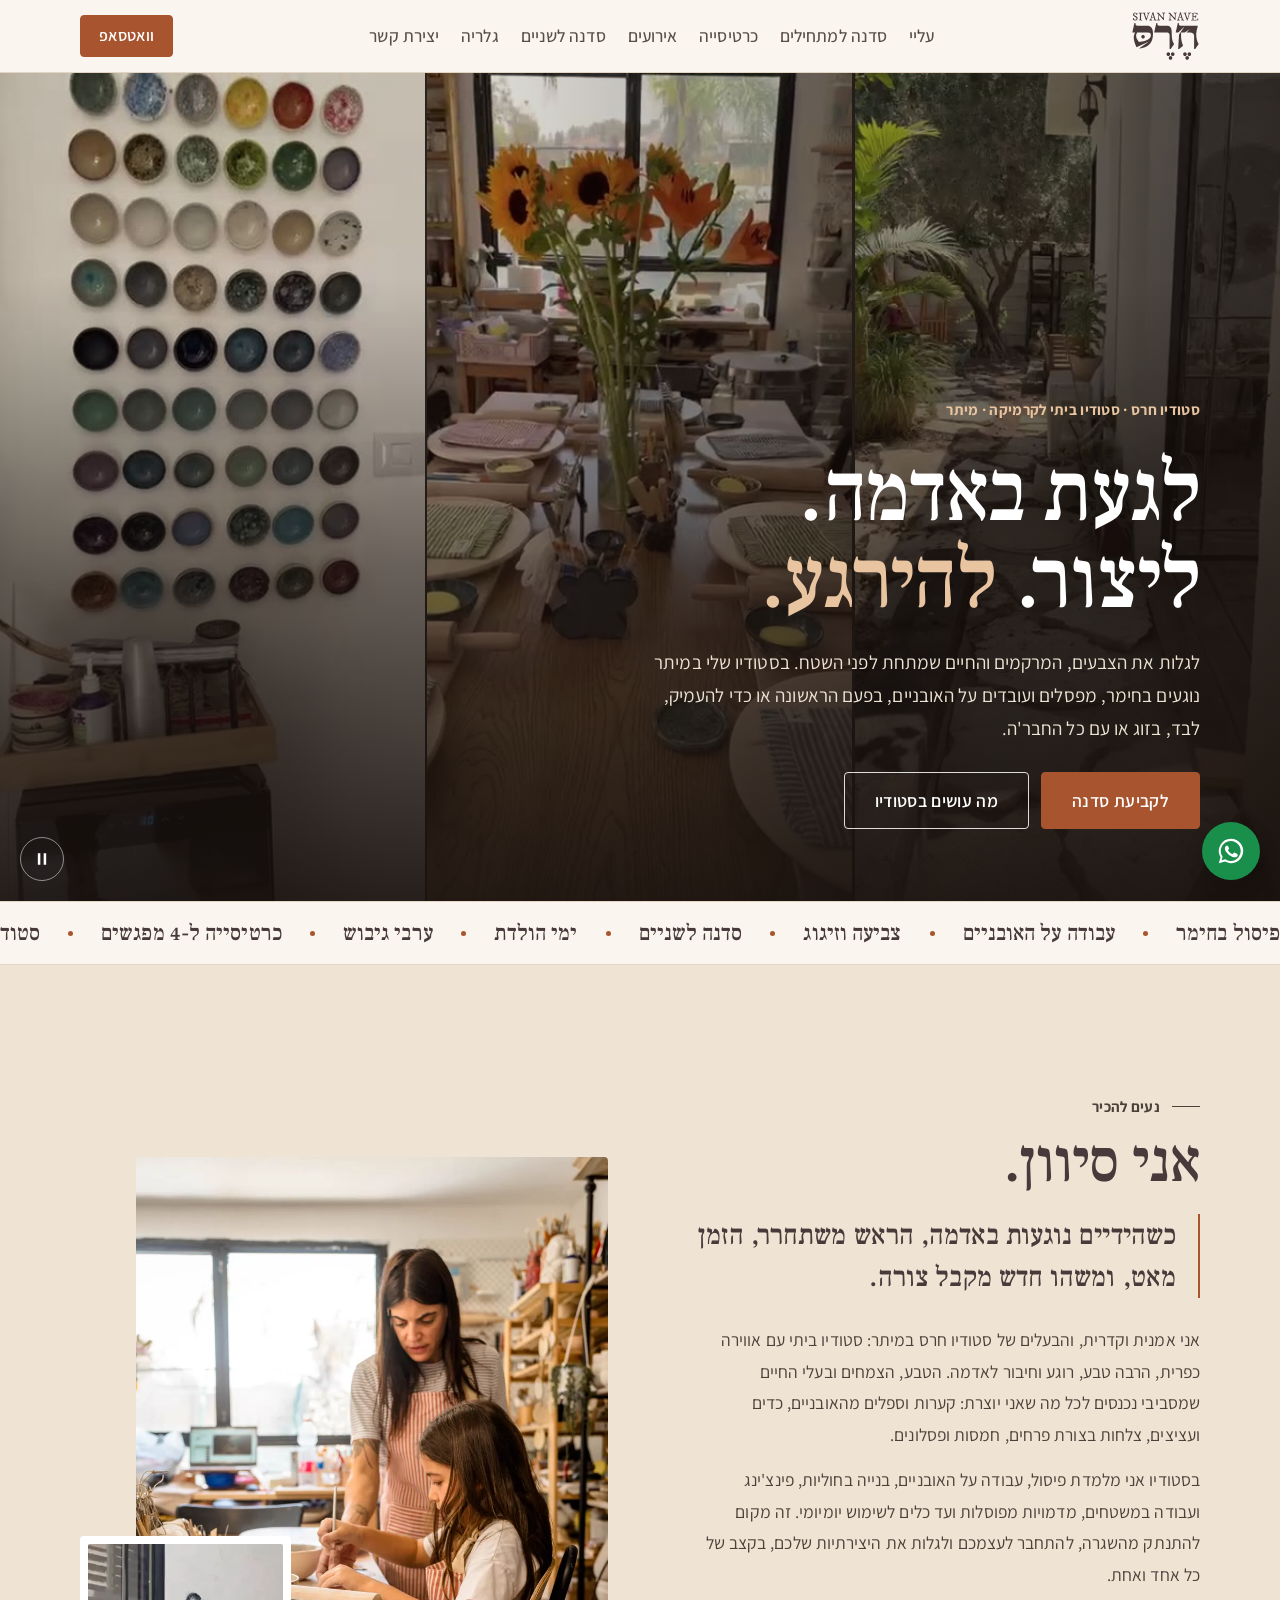
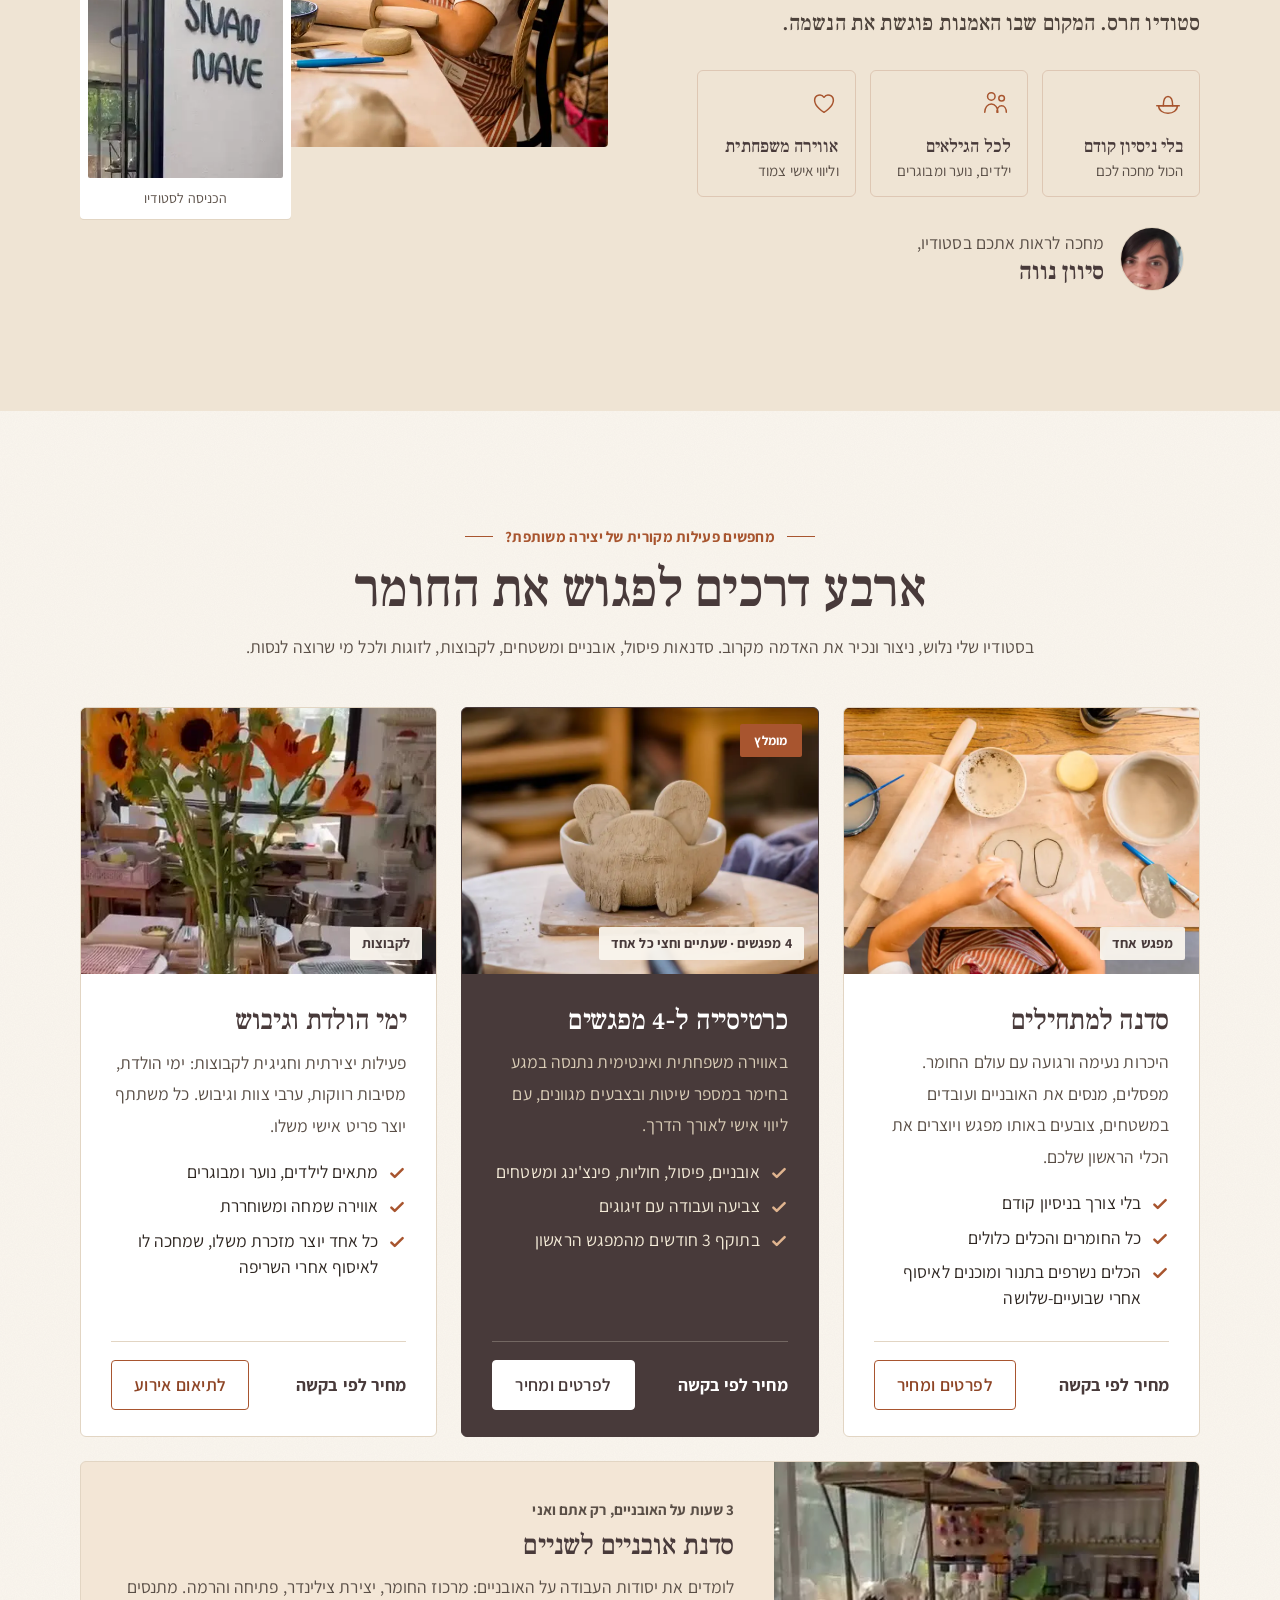
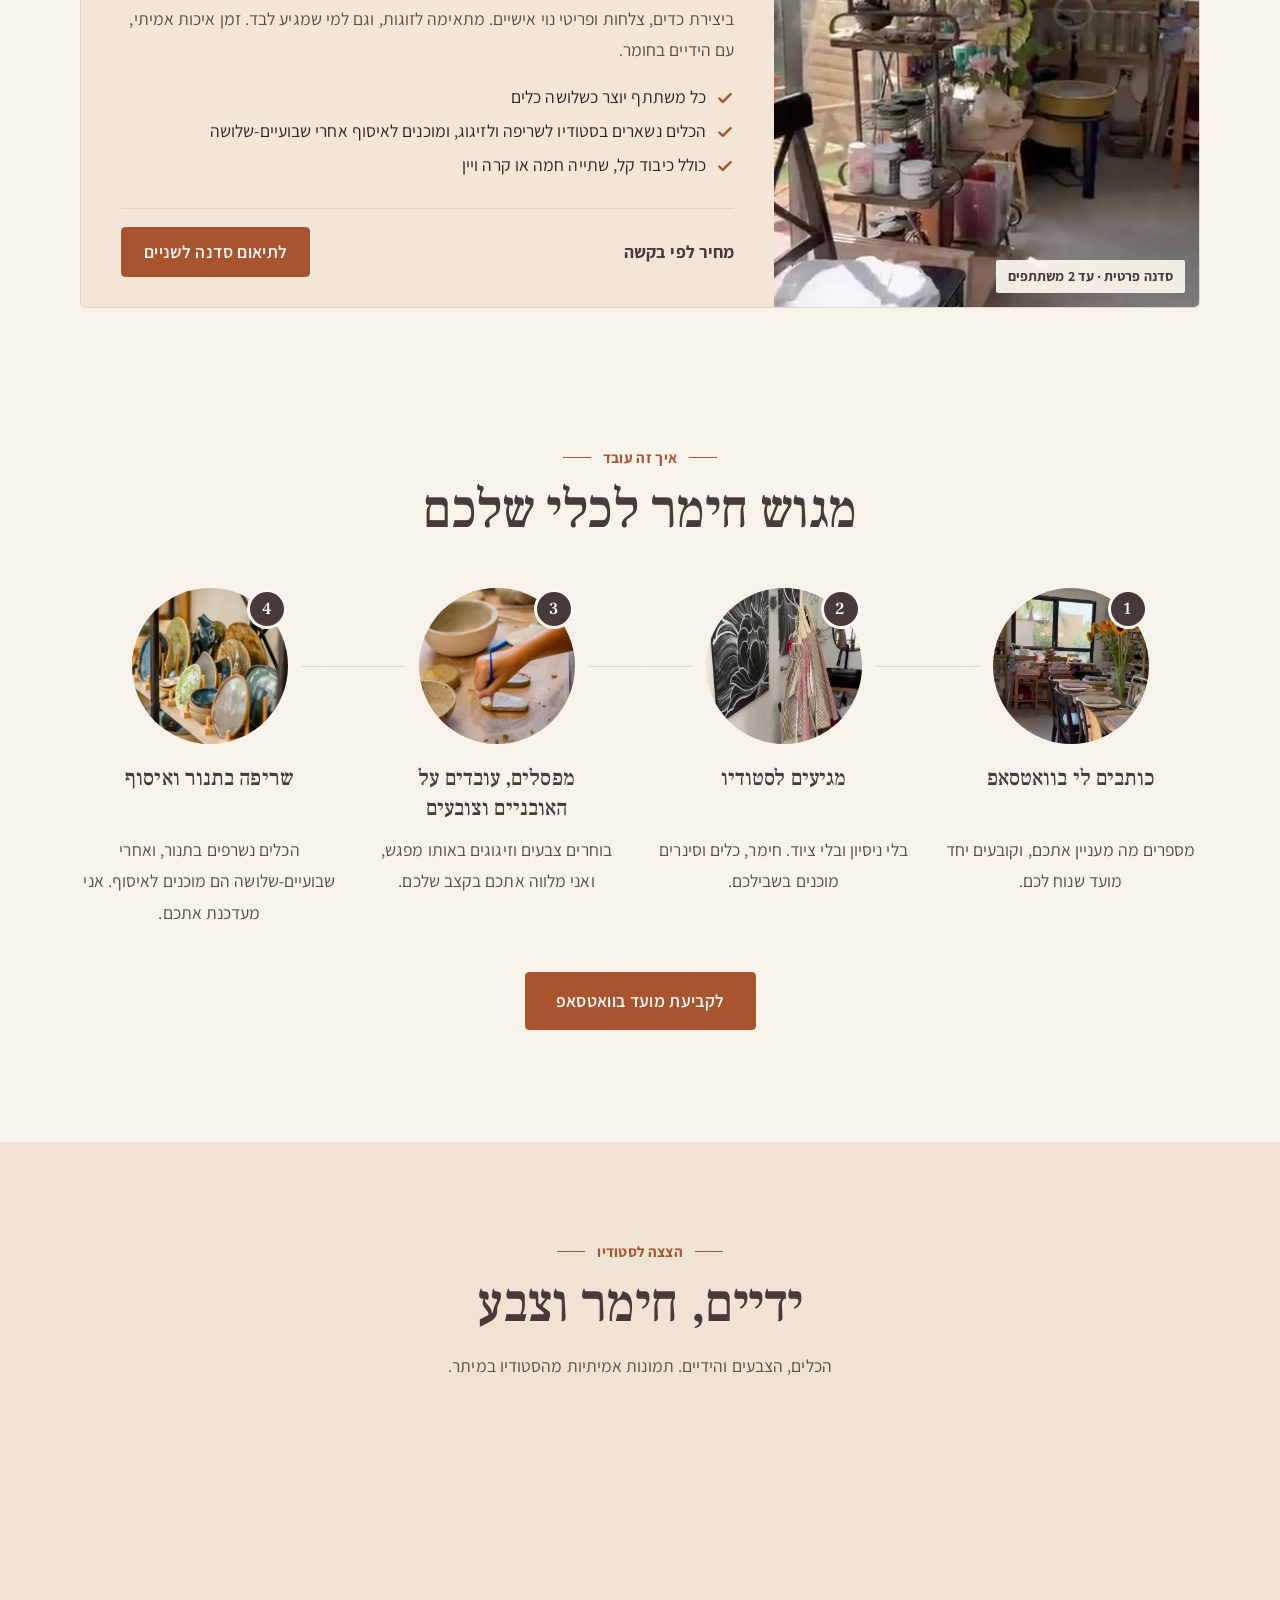
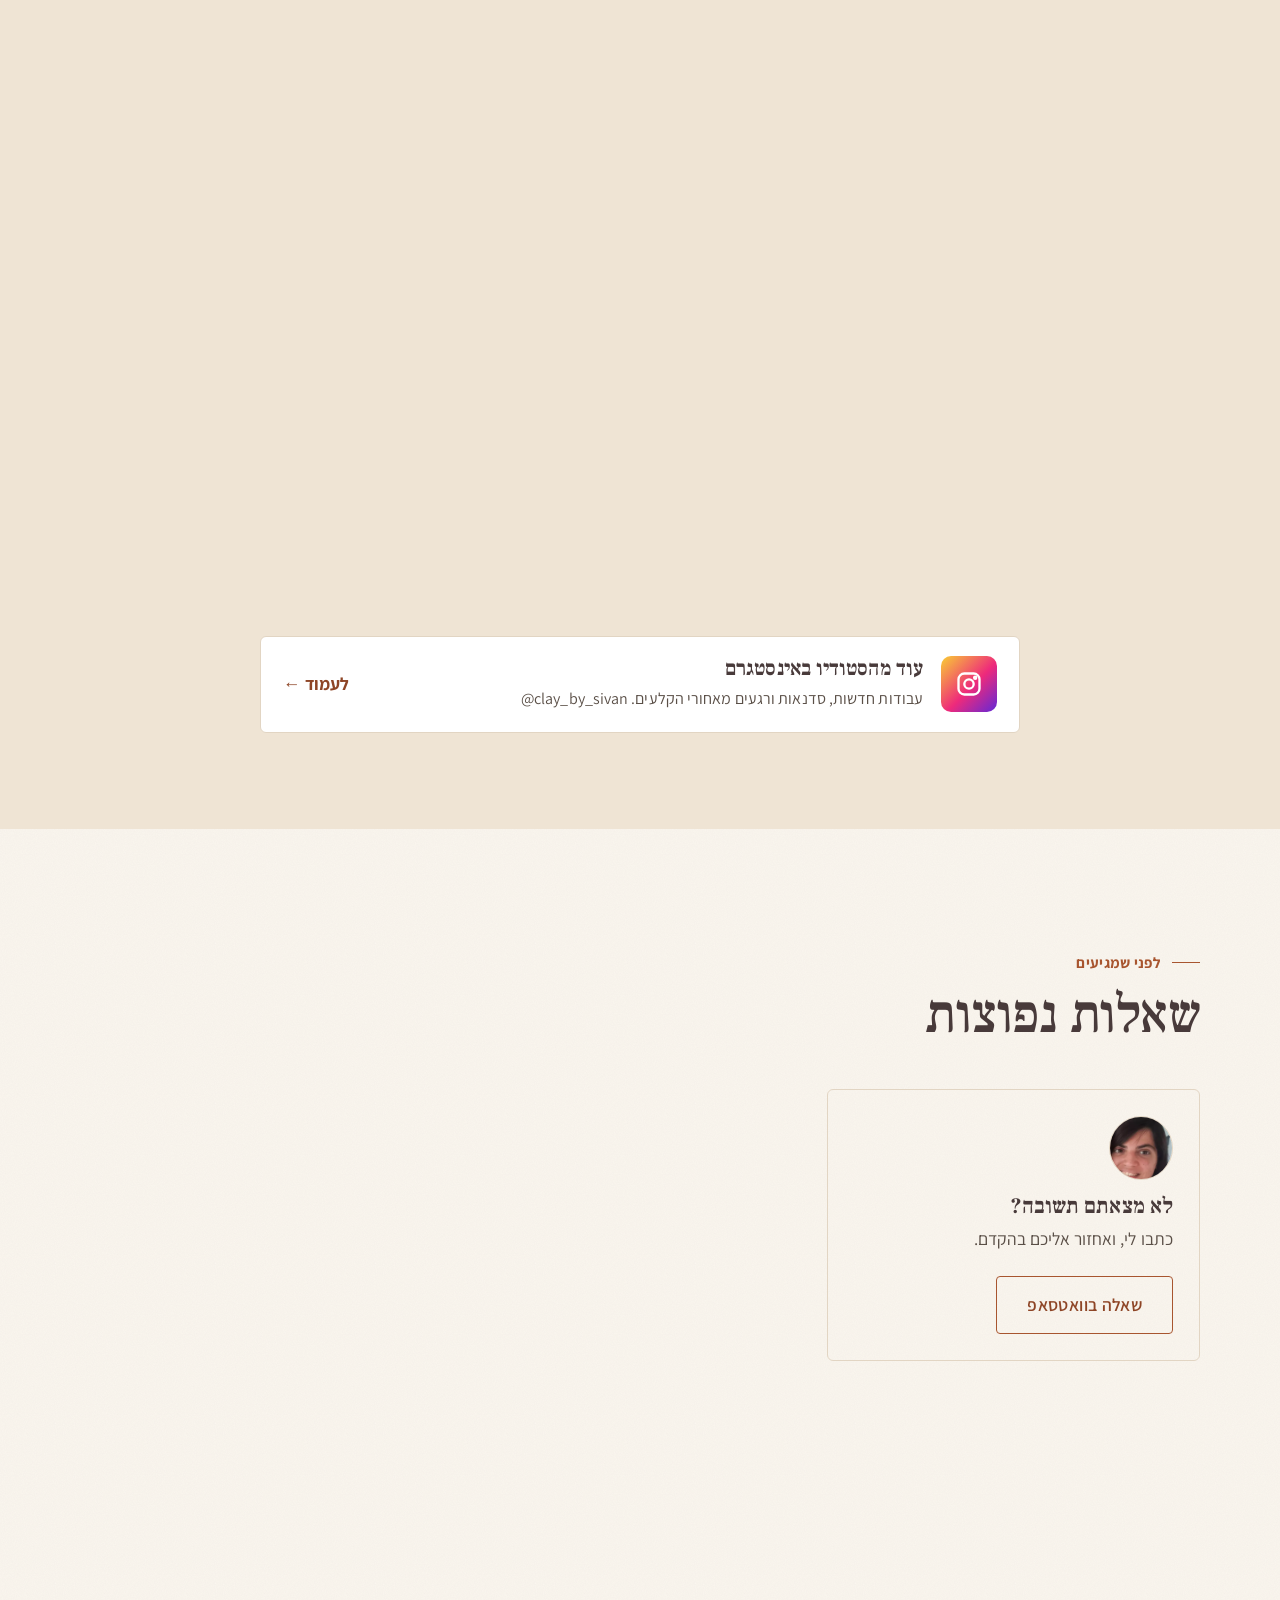
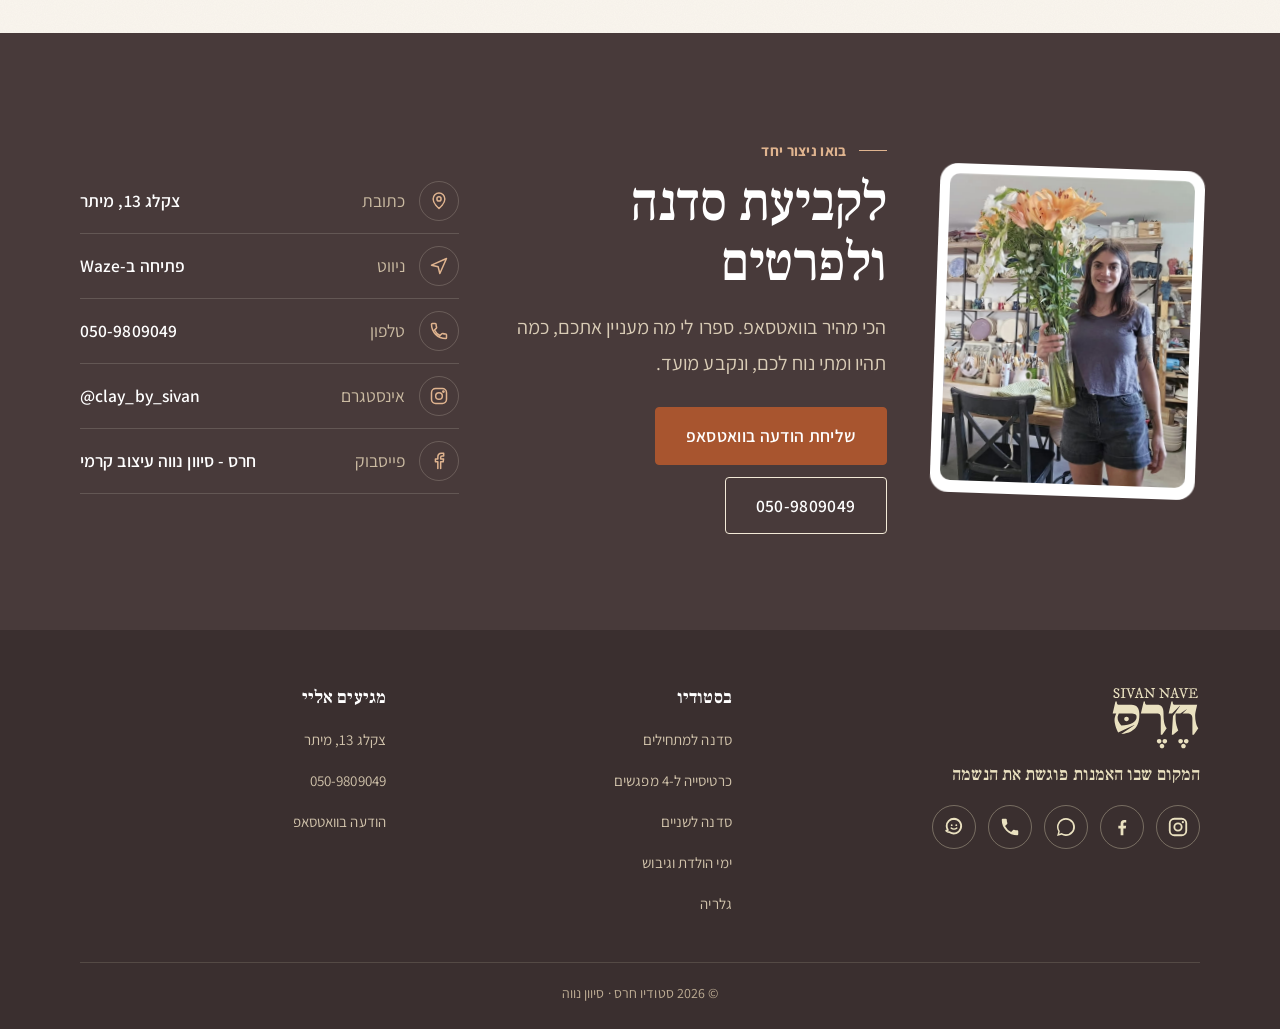
==== commit ad5c3c2b: "Revert the Ultracode round: back to the previous design, as the owner asked This reverts commit 5760" ====
--- a/index.html
+++ b/index.html
@@ -3,19 +3,17 @@
 <head>
 <meta charset="utf-8">
 <meta name="viewport" content="width=device-width, initial-scale=1">
-<title>סדנאות קרמיקה במיתר, ליד באר שבע | סטודיו חרס · סיוון נווה</title>
-<meta name="description" content="סטודיו ביתי לקרמיקה של האמנית סיוון נווה במיתר, ליד באר שבע: סדנה למתחילים, כרטיסייה ל-4 מפגשים, סדנה זוגית בדרום על האובניים, יום הולדת, מסיבת רווקות או ערב צוות.">
-<meta property="og:site_name" content="סטודיו חרס · סיוון נווה">
-<meta property="og:title" content="סדנאות קרמיקה במיתר, ליד באר שבע | סטודיו חרס">
-<meta property="og:description" content="סטודיו ביתי לקרמיקה של האמנית סיוון נווה במיתר, ליד באר שבע. סדנאות פיסול ואובניים, סדנה זוגית, כרטיסייה, ימי הולדת וערבי צוות. לגעת באדמה, ליצור, להירגע.">
+<title>סטודיו חרס | סיוון נווה, קרמיקה במיתר</title>
+<meta name="description" content="סטודיו חרס של סיוון נווה במיתר: סדנאות פיסול ואובניים, סדנה לשניים, כרטיסייה וימי הולדת. לגעת באדמה, ליצור, להירגע.">
+<meta property="og:title" content="סטודיו חרס | סיוון נווה, קרמיקה במיתר">
+<meta property="og:description" content="סטודיו ביתי לקרמיקה במיתר: סדנאות פיסול ואובניים, סדנה לשניים, כרטיסייה וימי הולדת. לגעת באדמה, ליצור, להירגע.">
 <meta property="og:locale" content="he_IL">
 <meta property="og:type" content="website">
+<meta property="og:image" content="https://heresbysivan.com/images/og-image.jpg">
 <meta property="og:url" content="https://heresbysivan.com/">
-<meta property="og:image" content="https://heresbysivan.com/images/og-image.jpg?v=2">
+<link rel="canonical" href="https://heresbysivan.com/">
 <meta property="og:image:width" content="1200">
 <meta property="og:image:height" content="630">
-<meta property="og:image:alt" content="סיוון נווה מלווה ילדה בסדנה בסטודיו חרס במיתר, לצד הכיתוב: לגעת באדמה. ליצור. להירגע.">
-<link rel="canonical" href="https://heresbysivan.com/">
 <meta name="twitter:card" content="summary_large_image">
 <meta name="robots" content="max-image-preview:large">
 <meta name="theme-color" content="#faf6ef">
@@ -23,39 +21,24 @@
 <link rel="apple-touch-icon" href="images/apple-touch-icon.png">
 <link rel="preconnect" href="https://fonts.googleapis.com">
 <link rel="preconnect" href="https://fonts.gstatic.com" crossorigin>
-<link rel="stylesheet" href="https://fonts.googleapis.com/css2?family=Assistant:wght@400;600&family=Frank+Ruhl+Libre:wght@500&display=swap">
+<link rel="stylesheet" href="https://fonts.googleapis.com/css2?family=Assistant:wght@400;600;700&family=Frank+Ruhl+Libre:wght@500;700&display=swap">
 <link rel="stylesheet" href="styles.css">
 <link rel="preload" as="image" href="media/studio-poster.jpg" media="(max-width: 900px)" fetchpriority="high">
 <link rel="preload" as="image" href="media/walk-1.jpg" media="(min-width: 901px)" fetchpriority="high">
 <link rel="preload" as="image" href="media/walk-2.jpg" media="(min-width: 901px)">
 <link rel="preload" as="image" href="media/walk-3.jpg" media="(min-width: 901px)">
-<noscript><style>.hero-phone { background: #2b211c url(media/studio-poster.jpg) center / cover; } .hero-reel video:nth-child(1) { background: url(media/walk-1.jpg) center / cover; } .hero-reel video:nth-child(2) { background: url(media/walk-2.jpg) center / cover; } .hero-reel video:nth-child(3) { background: url(media/walk-3.jpg) 50% 0 / cover; } video::-webkit-media-controls { display: none; }</style></noscript>
+<noscript><style>.hero-media { background: #2e2621 url(media/studio-poster.jpg) center / cover; } .hero-media video { visibility: hidden; }</style></noscript>
 <script type="application/ld+json">
 {
   "@context": "https://schema.org",
   "@type": "LocalBusiness",
-  "@id": "https://heresbysivan.com/#studio",
-  "name": "סטודיו חרס · סיוון נווה",
-  "alternateName": ["חרס - סיוון נווה", "Sivan Nave Ceramics"],
-  "description": "סטודיו ביתי לקרמיקה של האמנית סיוון נווה במיתר, ליד באר שבע: סדנה למתחילים, כרטיסייה ל-4 מפגשים, סדנת אובניים לשניים, ימי הולדת וגיבוש.",
-  "url": "https://heresbysivan.com/",
+  "name": "סטודיו חרס - סיוון נווה",
+  "alternateName": "Sivan Nave Ceramics",
+  "description": "סטודיו ביתי לקרמיקה במיתר: סדנאות פיסול, אובניים ומשטחים, סדנת אובניים לשניים, כרטיסייה ל-4 מפגשים, ימי הולדת וגיבוש.",
   "telephone": "+972-50-980-9049",
   "image": "https://heresbysivan.com/images/og-image.jpg",
-  "logo": "https://heresbysivan.com/images/logo.svg",
+  "url": "https://heresbysivan.com/",
   "address": { "@type": "PostalAddress", "streetAddress": "צקלג 13", "addressLocality": "מיתר", "addressCountry": "IL" },
-  "hasMap": "https://www.google.com/maps/search/?api=1&query=%D7%A6%D7%A7%D7%9C%D7%92+13+%D7%9E%D7%99%D7%AA%D7%A8",
-  "areaServed": [
-    { "@type": "City", "name": "מיתר" },
-    { "@type": "City", "name": "באר שבע" },
-    { "@type": "City", "name": "עומר" },
-    { "@type": "City", "name": "להבים" }
-  ],
-  "makesOffer": [
-    { "@type": "Offer", "itemOffered": { "@type": "Service", "name": "כרטיסייה ל-4 מפגשים", "description": "4 מפגשים של שעתיים וחצי, בתוקף 3 חודשים מהמפגש הראשון: אובניים, פיסול, חוליות, פינצ'ינג ומשטחים, צביעה וזיגוגים, בליווי אישי." } },
-    { "@type": "Offer", "itemOffered": { "@type": "Service", "name": "סדנה למתחילים", "description": "מפגש אחד בלי ניסיון קודם, כל החומרים כלולים: פיסול, אובניים, משטחים וצביעה." } },
-    { "@type": "Offer", "itemOffered": { "@type": "Service", "name": "סדנת אובניים לשניים", "description": "סדנה פרטית של 3 שעות על האובניים, עד 2 משתתפים, כולל כיבוד קל, שתייה חמה או קרה ויין." } },
-    { "@type": "Offer", "itemOffered": { "@type": "Service", "name": "ימי הולדת וגיבוש", "description": "ימי הולדת, מסיבות רווקות, ערבי צוות וקבוצות חברים, לילדים, נוער ומבוגרים. כל משתתף יוצר פריט אישי משלו." } }
-  ],
   "sameAs": ["https://www.instagram.com/clay_by_sivan/", "https://www.facebook.com/profile.php?id=61577129723297"]
 }
 </script>
@@ -130,32 +113,33 @@
 <header class="top">
   <div class="wrap top-row">
     <a class="brand" href="#" aria-label="סטודיו חרס, סיוון נווה. לראש העמוד">
-      <img class="logo" src="images/logo.svg" alt="" width="78" height="56">
+      <img class="logo" src="images/logo.svg" alt="" width="70" height="50">
     </a>
     <button class="menu-btn" type="button" aria-expanded="false" aria-controls="site-nav" aria-label="תפריט">
       <span></span><span></span><span></span>
     </button>
     <nav id="site-nav" aria-label="ניווט ראשי">
       <a href="#about">עליי</a>
-      <a href="#offers">סדנאות</a>
+      <a href="#workshops">סדנה למתחילים</a>
+      <a href="#courses">כרטיסייה</a>
+      <a href="#events">אירועים</a>
+      <a href="#couples">סדנה לשניים</a>
       <a href="#gallery">גלריה</a>
-      <a href="#faq">שאלות נפוצות</a>
       <a href="#contact">יצירת קשר</a>
-      <p class="nav-contact"><a class="text-link" data-wa="היי סיוון, הגעתי מהאתר ואשמח לפרטים. מה שמעניין אותי: " href="https://wa.me/972509809049">וואטסאפ</a><span aria-hidden="true">·</span><a class="text-link" href="tel:+972509809049"><bdi dir="ltr">050-9809049</bdi></a></p>
     </nav>
-    <a class="btn btn-outline top-wa" data-wa="היי סיוון, הגעתי מהאתר ואשמח לפרטים. מה שמעניין אותי: " href="#contact">וואטסאפ</a>
+    <a class="btn btn-small top-wa" data-wa="היי סיוון, הגעתי מהאתר ואשמח לפרטים.&#10;מה מעניין אותי:&#10;כמה משתתפים ובאילו גילאים:&#10;מתי נוח:" href="#contact">וואטסאפ</a>
   </div>
 </header>
 
 <main id="main">
-  <section class="hero" aria-labelledby="hero-title">
+  <section class="hero">
     <div class="hero-copy">
-      <p class="eyebrow">סטודיו חרס · סיוון נווה · מיתר</p>
-      <h1 id="hero-title">לגעת באדמה.<br>ליצור. <em>להירגע.</em></h1>
-      <p class="lead">סטודיו ביתי של האמנית סיוון נווה במיתר, ליד באר שבע. סדנאות פיסול ואובניים בליווי אישי, בלי ניסיון קודם.</p>
+      <p class="eyebrow">סטודיו חרס · סטודיו ביתי לקרמיקה · מיתר</p>
+      <h1>לגעת באדמה.<br>ליצור. <em>להירגע.</em></h1>
+      <p class="lead">לגלות את הצבעים, המרקמים והחיים שמתחת לפני השטח. בסטודיו שלי במיתר נוגעים בחימר, מפסלים ועובדים על האובניים, בפעם הראשונה או כדי להעמיק, לבד, בזוג או עם כל החבר'ה.</p>
       <div class="actions">
-        <a class="btn" data-wa="היי סיוון, הגעתי מהאתר ואשמח לקבוע סדנה. מה שמעניין אותי: " href="#contact">לקביעת סדנה בוואטסאפ</a>
-        <a class="text-link" href="#offers">הסדנאות <span aria-hidden="true">←</span></a>
+        <a class="btn" data-wa="היי סיוון, הגעתי מהאתר ואשמח לקבוע סדנה.&#10;איזו סדנה מעניינת אותי:&#10;כמה משתתפים ובאילו גילאים:&#10;מתי נוח:" href="#contact">לקביעת סדנה</a>
+        <a class="btn btn-ghost" href="#workshops">מה עושים בסטודיו</a>
       </div>
     </div>
     <div class="hero-media">
@@ -165,22 +149,17 @@
         <video muted loop playsinline preload="none" data-poster="media/walk-2.jpg" data-src="media/walk-2.mp4"></video>
         <video muted loop playsinline preload="none" data-poster="media/walk-3.jpg" data-src="media/walk-3.mp4"></video>
       </div>
+      <p class="hero-tag">צקלג 13, מיתר · ככה נראה הסטודיו</p>
       <button class="hero-pause" type="button" aria-pressed="false" aria-label="השהיית הסרטונים" hidden><svg viewBox="0 0 24 24" aria-hidden="true"><path class="i-pause" d="M7 5h3v14H7zM14 5h3v14h-3z"/><path class="i-play" d="M8 5l11 7-11 7z"/></svg></button>
     </div>
   </section>
 
-  <nav class="index" aria-label="הסדנאות">
-    <ul class="wrap index-list">
-      <li><a href="#courses"><span class="index-for">ללמוד לאורך זמן</span><span class="index-title">כרטיסייה ל-4&nbsp;מפגשים&nbsp;<span aria-hidden="true">←</span></span></a></li>
-      <li><a href="#workshops"><span class="index-for">פעם ראשונה בחימר</span><span class="index-title">סדנה למתחילים&nbsp;<span aria-hidden="true">←</span></span></a></li>
-      <li><a href="#couples"><span class="index-for">זמן לשניים</span><span class="index-title">סדנת אובניים לשניים&nbsp;<span aria-hidden="true">←</span></span></a></li>
-      <li><a href="#events"><span class="index-for">לקבוצות ולאירועים</span><span class="index-title">ימי הולדת וגיבוש&nbsp;<span aria-hidden="true">←</span></span></a></li>
-    </ul>
-  </nav>
+  <div class="marquee" aria-hidden="true"><div class="marquee-track"><span>פיסול בחימר</span><span>עבודה על האובניים</span><span>צביעה וזיגוג</span><span>סדנה לשניים</span><span>ימי הולדת</span><span>ערבי גיבוש</span><span>כרטיסייה ל-4 מפגשים</span><span>סטודיו ביתי במיתר</span><span>פיסול בחימר</span><span>עבודה על האובניים</span><span>צביעה וזיגוג</span><span>סדנה לשניים</span><span>ימי הולדת</span><span>ערבי גיבוש</span><span>כרטיסייה ל-4 מפגשים</span><span>סטודיו ביתי במיתר</span></div></div>
 
   <section id="about" class="about" aria-labelledby="about-title">
     <div class="wrap about-layout">
       <div class="about-photos">
+        <svg class="about-blob" viewBox="0 0 200 200" aria-hidden="true"><path d="M58 14c30-12 66-6 90 16 22 20 34 50 44 78 10 30-4 62-32 78-26 16-60 12-92 8-30-4-56-18-62-48-6-28 6-50 8-76 2-26 14-46 44-56z"/></svg>
         <figure class="about-main">
           <picture><source srcset="images/sivan-studio.webp" type="image/webp"><img src="images/sivan-studio.jpg" alt="סיוון מלווה ילדה בסדנה בסטודיו" width="880" height="1100" loading="lazy"></picture>
         </figure>
@@ -192,124 +171,130 @@
       <div class="about-text">
         <p class="eyebrow">נעים להכיר</p>
         <h2 id="about-title">אני סיוון.</h2>
-        <blockquote class="about-quote"><p><span>כשהידיים נוגעות באדמה,</span> <span>הראש משתחרר, הזמן מאט,</span> <span>ומשהו חדש מקבל צורה.</span></p></blockquote>
+        <blockquote class="about-quote"><p>כשהידיים נוגעות באדמה, הראש משתחרר, הזמן מאט, ומשהו חדש מקבל צורה.</p></blockquote>
         <p>אני אמנית וקדרית, והבעלים של סטודיו חרס במיתר: סטודיו ביתי עם אווירה כפרית, הרבה טבע, רוגע וחיבור לאדמה. הטבע, הצמחים ובעלי החיים שמסביבי נכנסים לכל מה שאני יוצרת: קערות וספלים מהאובניים, כדים ועציצים, צלחות בצורת פרחים, חמסות ופסלונים.</p>
         <p>בסטודיו אני מלמדת פיסול, עבודה על האובניים, בנייה בחוליות, פינצ'ינג ועבודה במשטחים, מדמויות מפוסלות ועד כלים לשימוש יומיומי. זה מקום להתנתק מהשגרה, להתחבר לעצמכם ולגלות את היצירתיות שלכם, בקצב של כל אחד ואחת.</p>
         <p class="about-motto">סטודיו חרס. המקום שבו האמנות פוגשת את הנשמה.</p>
-        <p class="about-note">בלי ניסיון קודם · ילדים, נוער ומבוגרים · אווירה משפחתית וליווי אישי צמוד</p>
-        <p class="sign">מחכה לראות אתכם בסטודיו,<b>סיוון נווה</b></p>
-      </div>
-    </div>
-  </section>
-
-  <section id="offers" class="offers" aria-labelledby="offers-title">
+        <ul class="about-facts">
+          <li><svg viewBox="0 0 32 32" aria-hidden="true"><path d="M6 20h20c0 5-4.5 8-10 8S6 25 6 20z"/><path d="M11 20c0-6 2-10 5-10s5 4 5 10"/><path d="M4 20h24"/></svg><b>בלי ניסיון קודם</b><span>הכול מחכה לכם</span></li>
+          <li><svg viewBox="0 0 32 32" aria-hidden="true"><circle cx="11" cy="10" r="4"/><circle cx="22" cy="12" r="3"/><path d="M4 27c0-5 3-9 7-9s7 4 7 9M17 27c0-4 2-7 5-7s5 3 5 7"/></svg><b>לכל הגילאים</b><span>ילדים, נוער ומבוגרים</span></li>
+          <li><svg viewBox="0 0 32 32" aria-hidden="true"><path d="M16 27s-10-6-10-13a5.5 5.5 0 0 1 10-3 5.5 5.5 0 0 1 10 3c0 7-10 13-10 13z"/></svg><b>אווירה משפחתית</b><span>וליווי אישי צמוד</span></li>
+        </ul>
+        <div class="sign">
+          <picture><source srcset="images/sivan.webp" type="image/webp"><img src="images/sivan.jpg" alt="" width="276" height="494" loading="lazy"></picture>
+          <p>מחכה לראות אתכם בסטודיו,<b>סיוון נווה</b></p>
+        </div>
+      </div>
+    </div>
+  </section>
+
+  <section class="offers" aria-labelledby="offers-title">
     <div class="wrap">
-      <div class="section-head">
-        <p class="eyebrow">סדנאות</p>
-        <h2 id="offers-title">ארבע דרכים לפגוש את החומר</h2>
-      </div>
+      <p class="eyebrow center">מחפשים פעילות מקורית של יצירה משותפת?</p>
+      <h2 id="offers-title" class="center">ארבע דרכים לפגוש את החומר</h2>
+      <p class="center muted offers-sub">בסטודיו שלי נלוש, ניצור ונכיר את האדמה מקרוב. סדנאות פיסול, אובניים ומשטחים, לקבוצות, לזוגות ולכל מי שרוצה לנסות.</p>
       <div class="offers-grid">
-        <article id="courses" class="offer">
-          <figure class="offer-photo"><picture><source srcset="images/studio/plates.webp" type="image/webp"><img src="images/studio/plates.jpg" alt="מדף עם צלחות וקערות מזוגגות בגוני כחול, טורקיז וחרדל" width="720" height="1080" loading="lazy"></picture></figure>
-          <h3 id="courses-title">כרטיסייה ל-4 מפגשים</h3>
-          <p class="offer-meta">4 מפגשים · שעתיים וחצי כל מפגש<span class="meta-sep"> · </span><span class="meta-line">בתוקף 3 חודשים מהמפגש הראשון</span></p>
-          <p class="offer-price" data-price="course" hidden></p>
-          <p>ארבעה מפגשים עם ליווי אישי: אובניים, פיסול, חוליות, פינצ'ינג ומשטחים, וגם צביעה ועבודה עם זיגוגים.</p>
-          <a class="text-link" data-wa="היי סיוון, ראיתי באתר את הכרטיסייה ל-4 מפגשים ואשמח לפרטים ולמחיר." href="#contact" aria-describedby="courses-title">לפרטים ומחיר בוואטסאפ <span aria-hidden="true">←</span></a>
+        <article id="workshops" class="offer">
+          <figure class="offer-photo"><picture><source srcset="images/studio/offer-workshop.webp" type="image/webp"><img src="images/studio/offer-workshop.jpg" alt="ידיים של ילדה עובדות על חימר בסדנה" width="800" height="600" loading="lazy"></picture><span class="offer-chip">מפגש אחד</span></figure>
+          <div class="offer-body">
+            <h3 id="workshops-title">סדנה למתחילים</h3>
+            <p>היכרות נעימה ורגועה עם עולם החומר. מפסלים, מנסים את האובניים ועובדים במשטחים, צובעים באותו מפגש ויוצרים את הכלי הראשון שלכם.</p>
+            <ul><li><svg viewBox="0 0 16 16" aria-hidden="true"><path d="M3 8.5l3 3 7-7"/></svg>בלי צורך בניסיון קודם</li><li><svg viewBox="0 0 16 16" aria-hidden="true"><path d="M3 8.5l3 3 7-7"/></svg>כל החומרים והכלים כלולים</li><li><svg viewBox="0 0 16 16" aria-hidden="true"><path d="M3 8.5l3 3 7-7"/></svg>הכלים נשרפים בתנור ומוכנים לאיסוף אחרי שבועיים-שלושה</li></ul>
+            <div class="offer-foot">
+              <p class="price" data-price="workshop">מחיר לפי בקשה</p>
+              <a class="btn btn-ghost" data-wa="היי סיוון, ראיתי באתר את הסדנה למתחילים ואשמח לפרטים ולמחיר.&#10;כמה משתתפים ובאילו גילאים:&#10;מתי נוח:" href="#contact" aria-describedby="workshops-title">לפרטים ומחיר</a>
+            </div>
+          </div>
         </article>
-        <article id="workshops" class="offer">
-          <figure class="offer-photo"><picture><source srcset="images/studio/offer-workshop.webp" type="image/webp"><img src="images/studio/offer-workshop.jpg" alt="ידיים של ילדה עובדות על חימר בסדנה" width="800" height="600" loading="lazy"></picture></figure>
-          <h3 id="workshops-title">סדנה למתחילים</h3>
-          <p class="offer-meta">מפגש אחד · בלי ניסיון קודם · כל החומרים כלולים</p>
-          <p class="offer-price" data-price="workshop" hidden></p>
-          <p>היכרות נעימה ורגועה עם עולם החומר. מפסלים, מנסים את האובניים ועובדים במשטחים, צובעים באותו מפגש ויוצרים את הכלי הראשון שלכם.</p>
-          <a class="text-link" data-wa="היי סיוון, ראיתי באתר את הסדנה למתחילים ואשמח לפרטים ולמחיר." href="#contact" aria-describedby="workshops-title">לפרטים ומחיר בוואטסאפ <span aria-hidden="true">←</span></a>
-        </article>
-        <article id="couples" class="offer">
-          <figure class="offer-photo"><picture><source srcset="images/studio/offer-card.webp" type="image/webp"><img src="images/studio/offer-card.jpg" alt="קערה עם אוזניים על האובניים" width="800" height="600" loading="lazy"></picture></figure>
-          <h3 id="couples-title">סדנת אובניים לשניים</h3>
-          <p class="offer-meta">3 שעות · סדנה פרטית, עד&nbsp;2&nbsp;משתתפים<span class="meta-sep"> · </span><span class="meta-line">כולל כיבוד קל, שתייה ויין</span></p>
-          <p class="offer-price" data-price="couples" hidden></p>
-          <p class="offer-kicker">רק אתם ואני.</p>
-          <p>לומדים את יסודות העבודה על האובניים: מרכוז החומר, יצירת צילינדר, פתיחה והרמה. כל משתתף יוצר כשלושה כלים. מתאימה לזוגות, וגם למי שמגיע לבד.</p>
-          <a class="text-link" data-wa="היי סיוון, ראיתי באתר את סדנת האובניים לשניים ואשמח לתאם. מתי נוח לנו: " href="#contact" aria-describedby="couples-title">לתיאום בוואטסאפ <span aria-hidden="true">←</span></a>
+        <article id="courses" class="offer offer-featured">
+          <span class="offer-badge">מומלץ</span>
+          <figure class="offer-photo"><picture><source srcset="images/studio/offer-card.webp" type="image/webp"><img src="images/studio/offer-card.jpg" alt="קערה עם אוזניים על האובניים" width="800" height="600" loading="lazy"></picture><span class="offer-chip">4 מפגשים · שעתיים וחצי כל אחד</span></figure>
+          <div class="offer-body">
+            <h3 id="courses-title">כרטיסייה ל-4 מפגשים</h3>
+            <p>באווירה משפחתית ואינטימית נתנסה במגע בחימר במספר שיטות ובצבעים מגוונים, עם ליווי אישי לאורך הדרך.</p>
+            <ul><li><svg viewBox="0 0 16 16" aria-hidden="true"><path d="M3 8.5l3 3 7-7"/></svg>אובניים, פיסול, חוליות, פינצ'ינג ומשטחים</li><li><svg viewBox="0 0 16 16" aria-hidden="true"><path d="M3 8.5l3 3 7-7"/></svg>צביעה ועבודה עם זיגוגים</li><li><svg viewBox="0 0 16 16" aria-hidden="true"><path d="M3 8.5l3 3 7-7"/></svg>בתוקף 3 חודשים מהמפגש הראשון</li></ul>
+            <div class="offer-foot">
+              <p class="price" data-price="course">מחיר לפי בקשה</p>
+              <a class="btn" data-wa="היי סיוון, ראיתי באתר את הכרטיסייה ל-4 מפגשים ואשמח לפרטים ולמחיר.&#10;למי הכרטיסייה ובאיזה גיל:&#10;מתי נוח:" href="#contact" aria-describedby="courses-title">לפרטים ומחיר</a>
+            </div>
+          </div>
         </article>
         <article id="events" class="offer">
-          <figure class="offer-photo"><picture><source srcset="images/studio/painting.webp" type="image/webp"><img src="images/studio/painting.jpg" alt="יד צובעת במכחול צורה קטנה מחימר, ליד קערות חימר" width="720" height="720" loading="lazy"></picture></figure>
-          <h3 id="events-title">ימי הולדת וגיבוש</h3>
-          <p class="offer-meta">לקבוצות · ילדים, נוער ומבוגרים</p>
-          <p class="offer-price" data-price="event" hidden></p>
-          <p>ימי הולדת, מסיבות רווקות, ערבי צוות וקבוצות חברים. כל משתתף יוצר פריט אישי משלו, שמחכה לו לאיסוף אחרי השריפה.</p>
-          <a class="text-link" data-wa="היי סיוון, ראיתי באתר את הפעילות לימי הולדת וגיבוש ואשמח לתאם. סוג האירוע והתאריך: " href="#contact" aria-describedby="events-title">לתיאום אירוע בוואטסאפ <span aria-hidden="true">←</span></a>
+          <figure class="offer-photo"><picture><source srcset="images/studio/offer-events.webp" type="image/webp"><img src="images/studio/offer-events.jpg" alt="שולחן הסדנה ערוך עם חמניות" width="800" height="600" loading="lazy"></picture><span class="offer-chip">לקבוצות</span></figure>
+          <div class="offer-body">
+            <h3 id="events-title">ימי הולדת וגיבוש</h3>
+            <p>פעילות יצירתית וחגיגית לקבוצות: ימי הולדת, מסיבות רווקות, ערבי צוות וגיבוש. כל משתתף יוצר פריט אישי משלו.</p>
+            <ul><li><svg viewBox="0 0 16 16" aria-hidden="true"><path d="M3 8.5l3 3 7-7"/></svg>מתאים לילדים, נוער ומבוגרים</li><li><svg viewBox="0 0 16 16" aria-hidden="true"><path d="M3 8.5l3 3 7-7"/></svg>אווירה שמחה ומשוחררת</li><li><svg viewBox="0 0 16 16" aria-hidden="true"><path d="M3 8.5l3 3 7-7"/></svg>כל אחד יוצר מזכרת משלו, שמחכה לו לאיסוף אחרי השריפה</li></ul>
+            <div class="offer-foot">
+              <p class="price" data-price="event">מחיר לפי בקשה</p>
+              <a class="btn btn-ghost" data-wa="היי סיוון, ראיתי באתר את הפעילות לימי הולדת וגיבוש ואשמח לתאם אירוע.&#10;סוג האירוע (יום הולדת, מסיבת רווקות, ערב צוות...):&#10;תאריך מבוקש:&#10;כמה משתתפים ובאילו גילאים:" href="#contact" aria-describedby="events-title">לתיאום אירוע</a>
+            </div>
+          </div>
         </article>
-      </div>
-      <p class="offers-note">המחיר תלוי בסוג הסדנה, ובקבוצות גם במספר המשתתפים. כתבו לי, ואשלח מחיר מדויק.</p>
+        <article id="couples" class="offer offer-wide">
+          <figure class="offer-photo"><picture><source srcset="images/studio/wheel-corner.webp" type="image/webp"><img src="images/studio/wheel-corner.jpg" alt="פינת האובניים בסטודיו ליד החלון" width="464" height="464" loading="lazy"></picture><span class="offer-chip">סדנה פרטית · עד 2 משתתפים</span></figure>
+          <div class="offer-body">
+            <p class="offer-kicker">3 שעות על האובניים, רק אתם ואני</p>
+            <h3 id="couples-title">סדנת אובניים לשניים</h3>
+            <p>לומדים את יסודות העבודה על האובניים: מרכוז החומר, יצירת צילינדר, פתיחה והרמה. מתנסים ביצירת כדים, צלחות ופריטי נוי אישיים. מתאימה לזוגות, וגם למי שמגיע לבד. זמן איכות אמיתי, עם הידיים בחומר.</p>
+            <ul><li><svg viewBox="0 0 16 16" aria-hidden="true"><path d="M3 8.5l3 3 7-7"/></svg>כל משתתף יוצר כשלושה כלים</li><li><svg viewBox="0 0 16 16" aria-hidden="true"><path d="M3 8.5l3 3 7-7"/></svg>הכלים נשארים בסטודיו לשריפה ולזיגוג, ומוכנים לאיסוף אחרי שבועיים-שלושה</li><li><svg viewBox="0 0 16 16" aria-hidden="true"><path d="M3 8.5l3 3 7-7"/></svg>כולל כיבוד קל, שתייה חמה או קרה ויין</li></ul>
+            <div class="offer-foot">
+              <p class="price" data-price="couples">מחיר לפי בקשה</p>
+              <a class="btn" data-wa="היי סיוון, ראיתי באתר את סדנת האובניים לשניים ואשמח לתאם.&#10;מספר משתתפים (1 או 2):&#10;מתי נוח:" href="#contact" aria-describedby="couples-title">לתיאום סדנה לשניים</a>
+            </div>
+          </div>
+        </article>
+      </div>
     </div>
   </section>
 
   <section class="steps" aria-labelledby="steps-title">
     <div class="wrap">
-      <div class="section-head center">
-        <p class="eyebrow">איך זה עובד</p>
-        <h2 id="steps-title">מגוש חימר לכלי שלכם</h2>
-      </div>
+      <p class="eyebrow center">איך זה עובד</p>
+      <h2 id="steps-title" class="center">מגוש חימר לכלי שלכם</h2>
       <ol class="step-list">
-        <li><h3>כותבים לי בוואטסאפ</h3><p>מספרים מה מעניין אתכם, וקובעים יחד מועד שנוח לכם.</p></li>
-        <li><h3>מגיעים לסטודיו</h3><p>בלי ניסיון ובלי ציוד. חימר, כלים וסינרים מוכנים בשבילכם.</p></li>
-        <li><h3>מפסלים, עובדים על&nbsp;האובניים וצובעים</h3><p>בוחרים צבעים וזיגוגים באותו מפגש, ואני מלווה אתכם בקצב שלכם.</p></li>
-        <li><h3>שריפה בתנור ואיסוף</h3><p>הכלים נשרפים בתנור, ואחרי שבועיים-שלושה מגיעה ממני הודעה שהם מחכים לכם.</p></li>
+        <li><span class="step-photo"><picture><source srcset="images/studio/room.webp" type="image/webp"><img src="images/studio/room.jpg" alt="" width="200" height="200" loading="lazy"></picture></span><b>כותבים לי בוואטסאפ</b><span>מספרים מה מעניין אתכם, וקובעים יחד מועד שנוח לכם.</span></li>
+        <li><span class="step-photo"><picture><source srcset="images/studio/aprons.webp" type="image/webp"><img src="images/studio/aprons.jpg" alt="" width="200" height="200" loading="lazy"></picture></span><b>מגיעים לסטודיו</b><span>בלי ניסיון ובלי ציוד. חימר, כלים וסינרים מוכנים בשבילכם.</span></li>
+        <li><span class="step-photo"><picture><source srcset="images/studio/painting.webp" type="image/webp"><img src="images/studio/painting.jpg" alt="" width="200" height="200" loading="lazy"></picture></span><b>מפסלים, עובדים על האובניים וצובעים</b><span>בוחרים צבעים וזיגוגים באותו מפגש, ואני מלווה אתכם בקצב שלכם.</span></li>
+        <li><span class="step-photo"><picture><source srcset="images/studio/plates.webp" type="image/webp"><img src="images/studio/plates.jpg" alt="" width="200" height="200" loading="lazy"></picture></span><b>שריפה בתנור ואיסוף</b><span>הכלים נשרפים בתנור, ואחרי שבועיים-שלושה הם מוכנים לאיסוף. אני מעדכנת אתכם.</span></li>
       </ol>
-      <p class="center steps-cta"><a class="text-link" data-wa="היי סיוון, הגעתי מהאתר ואשמח לקבוע סדנה. מה שמעניין אותי: " href="#contact">לקביעת מועד בוואטסאפ <span aria-hidden="true">←</span></a></p>
+      <p class="center steps-cta"><a class="btn" data-wa="היי סיוון, הגעתי מהאתר ואשמח לקבוע מועד.&#10;מה מעניין אותי:&#10;כמה משתתפים ובאילו גילאים:&#10;מתי נוח:" href="#contact">לקביעת מועד בוואטסאפ</a></p>
     </div>
   </section>
 
   <section id="gallery" class="gallery" aria-labelledby="gallery-title">
     <div class="wrap">
-      <div class="section-head">
-        <p class="eyebrow">הצצה לסטודיו</p>
-        <h2 id="gallery-title">ידיים, חימר וצבע</h2>
-      </div>
+      <p class="eyebrow center">הצצה לסטודיו</p>
+      <h2 id="gallery-title" class="center">ידיים, חימר וצבע</h2>
+      <p class="center muted">הכלים, הצבעים והידיים. תמונות אמיתיות מהסטודיו במיתר.</p>
       <div class="grid">
+        <figure class="tile tall"><picture><source srcset="images/studio/plates.webp" type="image/webp"><img src="images/studio/plates.jpg" alt="מדף עם צלחות וקערות מזוגגות בגוני כחול, טורקיז וחרדל" width="720" height="1080" loading="lazy"></picture><figcaption>צלחות וקערות מזוגגות</figcaption></figure>
+        <figure class="tile"><picture><source srcset="images/studio/glazes.webp" type="image/webp"><img src="images/studio/glazes.jpg" alt="צנצנות זיגוג על מדף, ומתחתן דוגמאות צבע עגולות בגוני כחול וטורקיז" width="464" height="464" loading="lazy"></picture><figcaption>הצבעים והזיגוגים</figcaption></figure>
         <figure class="tile tall"><picture><source srcset="images/studio/glaze-wall.webp" type="image/webp"><img src="images/studio/glaze-wall.jpg" alt="קיר לבן עם עשרות קערות דוגמה קטנות בשורות, כל אחת בזיגוג אחר" width="720" height="1080" loading="lazy"></picture><figcaption>קיר דוגמאות הזיגוג</figcaption></figure>
+        <figure class="tile"><picture><source srcset="images/studio/carving.webp" type="image/webp"><img src="images/studio/carving.jpg" alt="יד קטנה חורטת צורה בלוח חימר, ולידה קערות חימר שעוד לא נשרפו" width="720" height="720" loading="lazy"></picture><figcaption>חריטה בחימר</figcaption></figure>
+        <figure class="tile"><picture><source srcset="images/studio/painting.webp" type="image/webp"><img src="images/studio/painting.jpg" alt="יד צובעת במכחול צורה קטנה מחימר, ליד קערות חימר" width="720" height="720" loading="lazy"></picture><figcaption>צביעה בסדנה</figcaption></figure>
+        <figure class="tile"><picture><source srcset="images/studio/shelves.webp" type="image/webp"><img src="images/studio/shelves.jpg" alt="מדפי מתכת עמוסים בקערות, כדים וצלחות בגוונים בהירים" width="720" height="720" loading="lazy"></picture><figcaption>המדפים בסטודיו</figcaption></figure>
         <figure class="tile"><picture><source srcset="images/studio/room.webp" type="image/webp"><img src="images/studio/room.jpg" alt="שולחן ארוך ערוך לסדנה ליד חלון גדול, ועליו זר חמניות" width="464" height="464" loading="lazy"></picture><figcaption>חדר הסדנאות</figcaption></figure>
-        <figure class="tile"><picture><source srcset="images/studio/glazes.webp" type="image/webp"><img src="images/studio/glazes.jpg" alt="צנצנות זיגוג על מדף, ומתחתן דוגמאות צבע עגולות בגוני כחול וטורקיז" width="464" height="464" loading="lazy"></picture><figcaption>הצבעים והזיגוגים</figcaption></figure>
-        <figure class="tile tall"><picture><source srcset="images/studio/shelves.webp" type="image/webp"><img src="images/studio/shelves.jpg" alt="מדפי מתכת עמוסים בקערות, כדים וצלחות בגוונים בהירים" width="720" height="720" loading="lazy"></picture><figcaption>המדפים בסטודיו</figcaption></figure>
+        <figure class="tile"><picture><source srcset="images/studio/wheel-corner.webp" type="image/webp"><img src="images/studio/wheel-corner.jpg" alt="פינת האובניים ליד החלון, עם מדפים של צבעים וכלים" width="464" height="464" loading="lazy"></picture><figcaption>פינת האובניים</figcaption></figure>
         <figure class="tile"><picture><source srcset="images/studio/figurines.webp" type="image/webp"><img src="images/studio/figurines.jpg" alt="פסלונים מחימר שעוד לא נשרפו, על שולחן ליד החלון" width="720" height="720" loading="lazy"></picture><figcaption>פסלונים מחכים לשריפה</figcaption></figure>
         <figure class="tile"><picture><source srcset="images/studio/aprons.webp" type="image/webp"><img src="images/studio/aprons.jpg" alt="סינרים מפוספסים תלויים על הקיר, ליד ציור שחור-לבן של פרח" width="464" height="464" loading="lazy"></picture><figcaption>הסינרים מחכים</figcaption></figure>
       </div>
-      <p class="ig-line"><a href="https://www.instagram.com/clay_by_sivan/" target="_blank" rel="noopener">עוד מהסטודיו באינסטגרם <bdi dir="ltr" lang="en">@clay_by_sivan</bdi>&nbsp;<span aria-hidden="true">←</span></a></p>
-    </div>
-  </section>
-
-  <!-- Guests' own words: real messages sent to Sivan, trimmed (… marks a cut) but never reworded, first names only.
-       To add one, copy a <figure class="voice"> (up to 6); the layout adjusts by itself. -->
-  <section id="voices" class="voices" aria-labelledby="voices-title">
-    <div class="wrap">
-      <div class="section-head">
-        <p class="eyebrow">מי שהיו כאן</p>
-        <h2 id="voices-title">במילים שלהם</h2>
-      </div>
-      <div class="voices-list">
-        <figure class="voice">
-          <blockquote><p>נהנינו מאוד מהסדנה, ובמיוחד מהאווירה הנעימה ומהסבלנות שלך. זכינו באישה כל כך נחמדה, סבלנית ועם לב זהב. הסטודיו שלך מספר כל כך הרבה סיפורים…</p></blockquote>
-          <figcaption><b>חוריה</b> · סדנה בסטודיו</figcaption>
-        </figure>
-        <figure class="voice">
-          <blockquote><p>עשית לנו את היום עם האירוח המושלם והידע שיש לך. שמחנו כל כך להכיר אותך, הבטחתי לאשתי שנחזור שוב…</p></blockquote>
-          <figcaption><b>יקיר וטל</b> · <a href="#couples">סדנת אובניים לשניים</a></figcaption>
-        </figure>
-      </div>
-    </div>
-  </section>
-
-  <section id="faq" class="faq" aria-labelledby="faq-title">
+      <a class="ig-card" href="https://www.instagram.com/clay_by_sivan/" target="_blank" rel="noopener">
+        <span class="ig-icon" aria-hidden="true"><svg viewBox="0 0 24 24"><rect x="3" y="3" width="18" height="18" rx="5"/><circle cx="12" cy="12" r="4"/><circle cx="17.3" cy="6.7" r=".9"/></svg></span>
+        <span class="ig-text"><b>עוד מהסטודיו באינסטגרם</b><span>עבודות חדשות, סדנאות ורגעים מאחורי הקלעים. <bdi dir="ltr" lang="en">@clay_by_sivan</bdi></span></span>
+        <span class="ig-go">לעמוד <span aria-hidden="true">←</span></span>
+      </a>
+    </div>
+  </section>
+
+  <section class="faq" aria-labelledby="faq-title">
     <div class="wrap faq-layout">
       <div class="faq-side">
         <p class="eyebrow">לפני שמגיעים</p>
         <h2 id="faq-title">שאלות נפוצות</h2>
       </div>
       <div class="faq-list">
-        <details><summary>כמה זה עולה?</summary><p>זה תלוי בסוג הפעילות. בסדנאות לקבוצות ובאירועים המחיר תלוי גם במספר המשתתפים. <a data-wa="היי סיוון, הגעתי מהאתר ואשמח לקבל מחיר. מה שמעניין אותי: " href="#contact">כתבו לי בוואטסאפ</a> מה מעניין אתכם, ואשלח מחיר מדויק.</p></details>
+        <details><summary>כמה זה עולה?</summary><p>זה תלוי בסוג הפעילות. בסדנאות לקבוצות ובאירועים המחיר תלוי גם במספר המשתתפים. <a data-wa="היי סיוון, אשמח לקבל מחיר.&#10;מה מעניין אותי:&#10;כמה משתתפים:" href="#contact">כתבו לי בוואטסאפ</a> מה מעניין אתכם, ואשלח מחיר מדויק.</p></details>
         <details><summary>למי זה מתאים?</summary><p>לכולם: ילדים, נוער ומבוגרים. אפשר להגיע לבד, בזוג, עם הילדים או עם חברים.</p></details>
         <details><summary>צריך ניסיון קודם?</summary><p>ממש לא. הסדנה למתחילים בנויה בדיוק בשביל מי שנוגע בחומר בפעם הראשונה.</p></details>
         <details><summary>כמה זמן נמשך מפגש?</summary><p>מפגש בכרטיסייה נמשך שעתיים וחצי, וסדנת האובניים לשניים נמשכת שלוש שעות. בסדנאות ובאירועים לקבוצות אני מתאימה את האורך לקבוצה.</p></details>
@@ -318,60 +303,81 @@
         <details><summary>מתי אפשר לקחת את הכלים הביתה?</summary><p>הכלים נשארים בסטודיו להתייבש, להישרף בתנור ולהתזגג. בדרך כלל הם מוכנים לאיסוף אחרי שבועיים-שלושה, ואני מעדכנת כשהם מחכים לכם.</p></details>
       </div>
       <div class="faq-more">
+        <picture><source srcset="images/sivan.webp" type="image/webp"><img class="faq-face" src="images/sivan.jpg" alt="" width="276" height="494" loading="lazy"></picture>
         <p class="faq-more-title">לא מצאתם תשובה?</p>
         <p class="muted">כתבו לי, ואחזור אליכם בהקדם.</p>
-        <a class="text-link" data-wa="היי סיוון, הגעתי מהאתר ויש לי שאלה: " href="#contact">שאלה בוואטסאפ <span aria-hidden="true">←</span></a>
+        <a class="btn btn-ghost" data-wa="היי סיוון, יש לי שאלה:" href="#contact">שאלה בוואטסאפ</a>
       </div>
     </div>
   </section>
 
   <section id="contact" class="contact" aria-labelledby="contact-title">
     <div class="wrap contact-grid">
-      <div class="contact-text">
-        <p class="eyebrow">בואו ניצור יחד</p>
-        <h2 id="contact-title">לקביעת סדנה ולפרטים</h2>
-        <p class="lead">הכי מהיר בוואטסאפ. ספרו לי מה מעניין אתכם, כמה תהיו ומתי נוח לכם, ואחזור עם מועד ומחיר מדויק.</p>
-        <div class="actions">
-          <a class="btn" data-wa="היי סיוון, הגעתי מהאתר ואשמח לפרטים. מה שמעניין אותי: " href="https://wa.me/972509809049">שליחת הודעה בוואטסאפ</a>
-        </div>
-        <dl class="contact-list">
-          <div><dt>כתובת</dt><dd><a href="https://www.google.com/maps/search/?api=1&amp;query=%D7%A6%D7%A7%D7%9C%D7%92+13+%D7%9E%D7%99%D7%AA%D7%A8" target="_blank" rel="noopener">צקלג 13, מיתר · ליד באר שבע</a></dd></div>
-          <div><dt>ניווט</dt><dd><a href="https://waze.com/ul?q=%D7%A6%D7%A7%D7%9C%D7%92%2013%20%D7%9E%D7%99%D7%AA%D7%A8&amp;navigate=yes" target="_blank" rel="noopener">פתיחה ב-Waze</a></dd></div>
-          <div><dt>טלפון</dt><dd><a href="tel:+972509809049"><bdi dir="ltr">050-9809049</bdi></a></dd></div>
-          <div><dt>אינסטגרם</dt><dd><a href="https://www.instagram.com/clay_by_sivan/" target="_blank" rel="noopener"><bdi dir="ltr" lang="en">@clay_by_sivan</bdi></a></dd></div>
-          <div><dt>פייסבוק</dt><dd><a href="https://www.facebook.com/profile.php?id=61577129723297" target="_blank" rel="noopener">חרס - סיוון נווה עיצוב קרמי</a></dd></div>
-        </dl>
-      </div>
       <figure class="contact-photo">
         <img src="images/sivan-flowers.jpg" alt="סיוון מחייכת בסטודיו עם זר חבצלות, ומאחוריה מדפים עם הכלים שלה" width="720" height="780" loading="lazy">
       </figure>
+      <div>
+        <p class="eyebrow">בואו ניצור יחד</p>
+        <h2 id="contact-title">לקביעת סדנה ולפרטים</h2>
+        <p class="lead">הכי מהיר בוואטסאפ. ספרו לי מה מעניין אתכם, כמה תהיו ומתי נוח לכם, ונקבע מועד.</p>
+        <div class="actions">
+          <a class="btn" data-wa="היי סיוון, הגעתי מהאתר ואשמח לפרטים.&#10;מה מעניין אותי:&#10;כמה משתתפים ובאילו גילאים:&#10;מתי נוח:" href="https://wa.me/972509809049">שליחת הודעה בוואטסאפ</a>
+          <a class="btn btn-ghost" href="tel:+972509809049"><bdi dir="ltr">050-9809049</bdi></a>
+        </div>
+      </div>
+      <div class="contact-side">
+      <ul class="contact-list">
+        <li><i aria-hidden="true"><svg viewBox="0 0 24 24"><path d="M12 21s-7-6.2-7-11.5a7 7 0 0 1 14 0C19 14.8 12 21 12 21z"/><circle cx="12" cy="9.5" r="2.5"/></svg></i><span>כתובת</span><a href="https://www.google.com/maps/search/?api=1&query=%D7%A6%D7%A7%D7%9C%D7%92+13+%D7%9E%D7%99%D7%AA%D7%A8" target="_blank" rel="noopener">צקלג 13, מיתר</a></li>
+        <li><i aria-hidden="true"><svg viewBox="0 0 24 24"><path d="M3 11l18-8-8 18-2-8z"/></svg></i><span>ניווט</span><a href="https://waze.com/ul?q=%D7%A6%D7%A7%D7%9C%D7%92%2013%20%D7%9E%D7%99%D7%AA%D7%A8&amp;navigate=yes" target="_blank" rel="noopener">פתיחה ב-Waze</a></li>
+        <li><i aria-hidden="true"><svg viewBox="0 0 24 24"><path d="M6.6 10.8a15 15 0 0 0 6.6 6.6l2.2-2.2c.3-.3.7-.4 1-.2 1.1.4 2.3.6 3.6.6.6 0 1 .4 1 1V20c0 .6-.4 1-1 1A17 17 0 0 1 3 4c0-.6.4-1 1-1h3.5c.6 0 1 .4 1 1 0 1.3.2 2.5.6 3.6.1.3 0 .7-.2 1z"/></svg></i><span>טלפון</span><a href="tel:+972509809049">050-9809049</a></li>
+        <li><i aria-hidden="true"><svg viewBox="0 0 24 24"><rect x="3" y="3" width="18" height="18" rx="5"/><circle cx="12" cy="12" r="4"/><circle cx="17.3" cy="6.7" r=".8"/></svg></i><span>אינסטגרם</span><a href="https://www.instagram.com/clay_by_sivan/" target="_blank" rel="noopener"><bdi dir="ltr" lang="en">@clay_by_sivan</bdi></a></li>
+        <li><i aria-hidden="true"><svg viewBox="0 0 24 24"><path d="M14 21v-8h3l.5-3.5H14V7.6c0-1 .3-1.7 1.8-1.7h1.8V2.8A24 24 0 0 0 15 2.7c-2.6 0-4.4 1.6-4.4 4.5v2.3H7.7V13h2.9v8"/></svg></i><span>פייסבוק</span><a href="https://www.facebook.com/profile.php?id=61577129723297" target="_blank" rel="noopener">חרס - סיוון נווה עיצוב קרמי</a></li>
+      </ul>
+      </div>
     </div>
   </section>
 </main>
 
 <footer class="foot">
-  <div class="wrap foot-row">
+  <div class="wrap foot-grid">
     <div class="foot-brand">
-      <img class="foot-logo" src="images/logo-light.svg" alt="חרס, סיוון נווה" width="78" height="56" loading="lazy">
-    </div>
-    <nav class="foot-links" aria-label="קישורים בתחתית העמוד">
-      <a href="https://www.instagram.com/clay_by_sivan/" target="_blank" rel="noopener">אינסטגרם</a><span aria-hidden="true">·</span>
-      <a href="https://www.facebook.com/profile.php?id=61577129723297" target="_blank" rel="noopener">פייסבוק</a><span aria-hidden="true">·</span>
-      <a data-wa="היי סיוון, הגעתי מהאתר ואשמח לפרטים. מה שמעניין אותי: " href="https://wa.me/972509809049">וואטסאפ</a><span aria-hidden="true">·</span>
-      <a href="https://waze.com/ul?q=%D7%A6%D7%A7%D7%9C%D7%92%2013%20%D7%9E%D7%99%D7%AA%D7%A8&amp;navigate=yes" target="_blank" rel="noopener" aria-label="ניווט ב-Waze">Waze</a><span aria-hidden="true">·</span>
+      <img class="foot-logo" src="images/logo-light.svg" alt="Sivan Nave חרס" width="84" height="60">
+      <p class="foot-motto">המקום שבו האמנות פוגשת את הנשמה</p>
+      <div class="social" aria-label="רשתות חברתיות" role="group">
+      <a href="https://www.instagram.com/clay_by_sivan/" target="_blank" rel="noopener" aria-label="אינסטגרם"><svg viewBox="0 0 24 24" aria-hidden="true"><rect x="3" y="3" width="18" height="18" rx="5" fill="none" stroke="currentColor" stroke-width="2"/><circle cx="12" cy="12" r="4" fill="none" stroke="currentColor" stroke-width="2"/><circle cx="17.3" cy="6.7" r="1.2" fill="currentColor"/></svg></a>
+      <a href="https://www.facebook.com/profile.php?id=61577129723297" target="_blank" rel="noopener" aria-label="פייסבוק"><svg viewBox="0 0 24 24" aria-hidden="true"><path d="M13.5 21v-7.5h2.6l.4-3h-3V8.6c0-.9.3-1.5 1.5-1.5h1.6V4.4c-.3 0-1.2-.1-2.3-.1-2.3 0-3.8 1.4-3.8 3.9v2.3H8v3h2.5V21z" fill="currentColor"/></svg></a>
+      <a data-wa="היי סיוון, הגעתי מהאתר ואשמח לפרטים.&#10;מה מעניין אותי:&#10;כמה משתתפים ובאילו גילאים:&#10;מתי נוח:" href="https://wa.me/972509809049" aria-label="וואטסאפ"><svg viewBox="0 0 32 32" aria-hidden="true"><path d="M16 3a13 13 0 0 0-11.2 19.6L3 29l6.6-1.7A13 13 0 1 0 16 3zm0 23.6c-2 0-4-.6-5.7-1.6l-.4-.2-3.9 1 1-3.8-.3-.4A10.6 10.6 0 1 1 16 26.6z" fill="currentColor"/></svg></a>
+      <a href="tel:+972509809049" aria-label="טלפון 050-9809049"><svg viewBox="0 0 24 24" aria-hidden="true"><path d="M6.6 10.8a15.2 15.2 0 0 0 6.6 6.6l2.2-2.2c.3-.3.7-.4 1-.2 1.1.4 2.3.6 3.6.6.6 0 1 .4 1 1V20c0 .6-.4 1-1 1A17 17 0 0 1 3 4c0-.6.4-1 1-1h3.5c.6 0 1 .4 1 1 0 1.3.2 2.5.6 3.6.1.3 0 .7-.2 1z" fill="currentColor"/></svg></a>
+      <a href="https://waze.com/ul?q=%D7%A6%D7%A7%D7%9C%D7%92%2013%20%D7%9E%D7%99%D7%AA%D7%A8&amp;navigate=yes" target="_blank" rel="noopener" aria-label="ניווט ב-Waze"><svg viewBox="0 0 24 24" aria-hidden="true"><path d="M12 3a8 8 0 0 0-8 8c0 1.6.5 3.1 1.3 4.3-.5.4-1.1.7-1.8.8.9 1.2 2.4 1.7 3.8 1.5A8 8 0 1 0 12 3z" fill="none" stroke="currentColor" stroke-width="2" stroke-linejoin="round"/><circle cx="9.5" cy="10" r="1" fill="currentColor"/><circle cx="14.5" cy="10" r="1" fill="currentColor"/><path d="M9 13.2c1.6 1.4 4.4 1.4 6 0" fill="none" stroke="currentColor" stroke-width="1.6" stroke-linecap="round"/></svg></a>
+    </div>
+    </div>
+    <div class="foot-col" role="navigation" aria-label="ניווט בתחתית העמוד">
+      <p class="foot-title">בסטודיו</p>
+      <a href="#workshops">סדנה למתחילים</a>
+      <a href="#courses">כרטיסייה ל-4 מפגשים</a>
+      <a href="#couples">סדנה לשניים</a>
+      <a href="#events">ימי הולדת וגיבוש</a>
+      <a href="#gallery">גלריה</a>
+    </div>
+    <div class="foot-col">
+      <p class="foot-title">מגיעים אליי</p>
+      <a href="https://waze.com/ul?q=%D7%A6%D7%A7%D7%9C%D7%92%2013%20%D7%9E%D7%99%D7%AA%D7%A8&amp;navigate=yes" target="_blank" rel="noopener">צקלג 13, מיתר</a>
       <a href="tel:+972509809049"><bdi dir="ltr">050-9809049</bdi></a>
-    </nav>
+      <a data-wa="היי סיוון, הגעתי מהאתר ואשמח לפרטים." href="https://wa.me/972509809049">הודעה בוואטסאפ</a>
+    </div>
   </div>
-  <p class="wrap foot-copy">© <span id="year"></span> סטודיו חרס · סיוון נווה</p>
-  <!-- phones: a slim WhatsApp bar along the bottom of the screen (site.js shows it between the opening and the contact section) -->
-  <a class="wa-bar" data-wa="היי סיוון, הגעתי מהאתר ואשמח לפרטים. מה שמעניין אותי: " href="https://wa.me/972509809049">כתבו לי בוואטסאפ <span aria-hidden="true">←</span></a>
+  <p class="foot-copy">© <span id="year"></span> סטודיו חרס · סיוון נווה</p>
 </footer>
+
+<a class="wa-float" data-wa="היי סיוון, הגעתי מהאתר ואשמח לפרטים.&#10;מה מעניין אותי:&#10;כמה משתתפים ובאילו גילאים:&#10;מתי נוח:" href="https://wa.me/972509809049" aria-label="שליחת הודעה בוואטסאפ">
+  <svg viewBox="0 0 32 32" aria-hidden="true"><path d="M16 3a13 13 0 0 0-11.2 19.6L3 29l6.6-1.7A13 13 0 1 0 16 3zm0 23.6c-2 0-4-.6-5.7-1.6l-.4-.2-3.9 1 1-3.8-.3-.4A10.6 10.6 0 1 1 16 26.6zm5.8-7.9c-.3-.2-1.9-.9-2.2-1-.3-.1-.5-.2-.7.2l-1 1.2c-.2.2-.4.2-.7.1a8.7 8.7 0 0 1-4.3-3.8c-.3-.6.3-.5 1-1.7.1-.2 0-.4 0-.6l-1-2.3c-.2-.6-.5-.5-.7-.5h-.6c-.2 0-.6.1-.9.4-.3.3-1.2 1.1-1.2 2.8s1.2 3.2 1.4 3.4c.2.2 2.4 3.6 5.8 5 2.1.9 3 1 4 .8.7-.1 1.9-.8 2.2-1.5.3-.8.3-1.4.2-1.5-.1-.2-.3-.3-.6-.4z" fill="currentColor"/></svg>
+</a>
 
 <dialog class="lightbox" aria-label="תמונות מהסטודיו">
   <button class="lb-close" type="button" aria-label="סגירה" autofocus><svg viewBox="0 0 24 24" aria-hidden="true"><path d="M6 6l12 12M18 6 6 18"/></svg></button>
   <button class="lb-prev" type="button" aria-label="התמונה הקודמת"><svg viewBox="0 0 24 24" aria-hidden="true"><path d="m9 5 7 7-7 7"/></svg></button>
   <button class="lb-next" type="button" aria-label="התמונה הבאה"><svg viewBox="0 0 24 24" aria-hidden="true"><path d="m15 5-7 7 7 7"/></svg></button>
-  <figure class="lb-figure"><figcaption class="lb-cap" aria-live="polite"><span class="lb-text"></span> <span class="lb-count"></span></figcaption></figure>
+  <figure class="lb-figure"><img class="lb-img" alt="" decoding="async"><figcaption class="lb-cap" aria-live="polite"><span class="lb-text"></span> <span class="lb-count"></span></figcaption></figure>
 </dialog>
 
 <script src="site.js"></script>
--- a/styles.css
+++ b/styles.css
@@ -1,205 +1,423 @@
-/* ==========================================================================
-   סטודיו חרס
-   One quiet system: tokens, then base type, spacing and buttons, then each
-   component with its own responsive rules right after it (base rules first,
-   media queries after them). No !important, no shadows, no circles.
-   ========================================================================== */
-
-/* ---- Tokens -------------------------------------------------------------- */
 :root {
-  /* colour: ink on cream and sand, clay as the one accent */
-  --ink: #2b211c;        /* headings, body text and the only dark fill (the footer) */
-  --muted: #5a4f47;      /* secondary text on cream and sand */
-  --cream: #faf6ef;      /* the page */
-  --sand: #efe4d4;       /* alternate sections */
-  --line: #e2d5c3;       /* hairlines on cream and sand */
-  --clay: #a8552f;       /* the solid button, rules, focus ring */
-  --clay-dark: #8e4526;  /* eyebrows, text links, hover */
-  --peach: #e0b48f;      /* accent on dark only */
-  --on-dark-muted: color-mix(in srgb, var(--sand) 80%, var(--ink)); /* secondary text on ink */
-  --line-dark: color-mix(in srgb, var(--cream) 16%, var(--ink));    /* hairlines on ink */
-
-  /* type: Frank Ruhl Libre 500 only, Assistant 400 and 600 only, never letter-spaced */
+  --clay: #a8552f;
+  --clay-dark: #8e4526;
+  --brown: #483a3a;
+  --sand: #efe4d4;
+  --cream: #faf6ef;
+  --sage: #7d8a6a;
+  --ink: #2e2621;
+  --muted: #5a4f47;
+  --line: #e4d7c5;
+  --radius: 18px;
   --serif: "Frank Ruhl Libre", "Times New Roman", "David", serif;
   --sans: "Assistant", "Segoe UI", Arial, sans-serif;
-  --fs-h1: clamp(48px, 6.6vw, 96px);
-  --fs-h2: clamp(38px, 4.4vw, 56px);
-  --fs-h3: 30px;
-  --fs-title: 22px;      /* FAQ questions, step titles, signature */
-  --fs-lead: 19px;
-  --fs-body: 17.5px;
-  --fs-small: 14px;      /* eyebrows, meta lines, captions */
-
-  /* space */
-  --header-h: 72px;
-  --space-section: 128px; /* top and bottom padding of every section */
-  --space-head: 48px;     /* from a section header block to its content */
-  --radius-btn: 2px;      /* buttons only; photos and boxes have square corners */
-}
-@media (max-width: 900px) {
-  :root { --fs-h3: 24px; --space-section: 80px; }
-}
-
-/* ---- Base ---------------------------------------------------------------- */
+}
 * { box-sizing: border-box; }
-html { scroll-behavior: smooth; scroll-padding-top: calc(var(--header-h) + 8px); }
-body { margin: 0; color: var(--ink); font: var(--fs-body)/1.8 var(--sans); background-color: var(--cream);
-       background-image: url("data:image/svg+xml,%3Csvg xmlns='http://www.w3.org/2000/svg' width='160' height='160'%3E%3Cfilter id='n'%3E%3CfeTurbulence type='fractalNoise' baseFrequency='.9' numOctaves='2' stitchTiles='stitch'/%3E%3CfeColorMatrix values='0 0 0 0 .3 0 0 0 0 .22 0 0 0 0 .15 0 0 0 .05 0'/%3E%3C/filter%3E%3Crect width='100%25' height='100%25' filter='url(%23n)'/%3E%3C/svg%3E"); }
+html { scroll-behavior: smooth; scroll-padding-top: 80px; }
+body { margin: 0; background: var(--cream); color: var(--ink); font: 18px/1.7 var(--sans); }
 img { max-width: 100%; height: auto; display: block; }
-picture { display: contents; }
 a { color: inherit; }
-h1, h2, h3 { font-family: var(--serif); font-weight: 500; line-height: 1.1; margin: 0 0 16px; color: var(--ink); text-wrap: balance; }
-h1 { font-size: var(--fs-h1); line-height: 1.02; }
-h2 { font-size: var(--fs-h2); }
-h3 { font-size: var(--fs-h3); line-height: 1.2; }
+h1, h2, h3 { font-family: var(--serif); font-weight: 700; line-height: 1.15; margin: 0 0 16px; color: var(--brown); }
+h1 { font-size: clamp(40px, 7vw, 72px); }
+h2 { font-size: clamp(30px, 4.4vw, 44px); }
+h3 { font-size: 24px; }
 p { margin: 0 0 14px; }
+h1, h2, h3, summary { text-wrap: balance; }
 p, li { text-wrap: pretty; }
-summary { text-wrap: balance; }
 .wrap { width: min(1120px, 100% - 40px); margin-inline: auto; }
+.narrow { width: min(760px, 100% - 40px); }
 .center { text-align: center; }
 .muted { color: var(--muted); }
-.lead { font-size: var(--fs-lead); color: var(--muted); max-width: 34em; }
+.eyebrow { font-weight: 700; font-size: 15px; letter-spacing: .04em; color: var(--clay-dark); margin-bottom: 10px; }
+.lead { font-size: 20px; color: var(--muted); max-width: 34em; }
+.skip { position: absolute; inset-inline-start: -999px; top: 8px; background: var(--brown); color: #fff; padding: 8px 14px; border-radius: 8px; z-index: 20; }
+.skip:focus { inset-inline-start: 8px; }
 /* text only screen readers hear */
 .sr-only { position: absolute; width: 1px; height: 1px; overflow: hidden; clip-path: inset(50%); white-space: nowrap; }
-.skip { position: absolute; inset-inline-start: -999px; top: 8px; z-index: 20; padding: 8px 14px; border-radius: var(--radius-btn);
-        background: var(--ink); color: var(--cream); }
-.skip:focus { inset-inline-start: 8px; }
 :focus-visible { outline: 3px solid var(--ring, var(--clay)); outline-offset: 3px; }
-/* on dark surfaces the clay ring would vanish, so it turns peach there */
-.hero, .foot, .lightbox { --ring: var(--peach); }
-
-/* ---- Sections: one rhythm and one header pattern ------------------------- */
-/* :where() keeps this at zero specificity, so a section's own rule can still change it */
-:where(#main > section) { padding-block: var(--space-section); }
-/* wide screens: where two cream sections meet (offers and steps, voices and FAQ) the shared edge is shorter,
-   so the hairline between them does not float in an empty band */
-@media (min-width: 901px) {
-  .offers, .voices { padding-bottom: calc(var(--space-section) * .75); }
-  .steps, .faq { padding-top: calc(var(--space-section) * .75); }
-}
-/* a section header: eyebrow, h2 and at most one short line, 48px above the content */
-.section-head { margin-bottom: var(--space-head); }
-.section-head > :last-child { margin-bottom: 0; }
-.section-head > p:not(.eyebrow) { max-width: 40em; }
-.section-head.center > * { margin-inline: auto; }
-.eyebrow { margin: 0 0 12px; font: 600 var(--fs-small)/1.4 var(--sans); color: var(--clay-dark); }
-
-/* ---- Buttons and text links ---------------------------------------------- */
-/* At most one solid button per screen (the opening and the contact section).
-   Every other call to action is a .text-link; put its arrow in a <span aria-hidden="true">←</span>. */
-.btn { display: inline-flex; align-items: center; justify-content: center; gap: 10px; min-height: 52px; padding: 12px 30px;
-       border: 1px solid var(--clay); border-radius: var(--radius-btn); background: var(--clay); color: var(--cream);
-       font: 600 17px/1.2 var(--sans); text-decoration: none; transition: background-color .2s, border-color .2s, color .2s; }
-.btn:hover { background: var(--clay-dark); border-color: var(--clay-dark); }
-/* the header's quiet outline button */
-.btn-outline { min-height: 40px; padding: 6px 18px; background: transparent; color: var(--clay-dark); font-size: 15.5px; }
-.btn-outline:hover { background: var(--clay-dark); border-color: var(--clay-dark); color: var(--cream); }
-.actions { display: flex; flex-wrap: wrap; align-items: center; gap: 12px 28px; margin-top: 28px; }
-.text-link { display: inline-block; padding-block: 10px; color: var(--clay-dark); font-weight: 600; text-decoration: underline;
-             text-decoration-thickness: 1px; text-underline-offset: 6px; transition: color .2s; }
-.text-link:hover { color: var(--ink); }
-/* the arrow is not underlined and nudges forward (left, in Hebrew) on hover */
-.text-link > [aria-hidden="true"] { display: inline-block; margin-inline-start: 4px; transition: transform .2s; }
-.text-link:hover > [aria-hidden="true"] { transform: translateX(-3px); }
-
-/* ---- Header -------------------------------------------------------------- */
-.top { position: sticky; top: 0; z-index: 16; border-bottom: 1px solid var(--line);
-       background: color-mix(in srgb, var(--cream) 96%, transparent); backdrop-filter: blur(8px); }
-.top-row { display: flex; align-items: center; justify-content: space-between; gap: 32px; min-height: var(--header-h); }
-.brand { display: flex; align-items: center; text-decoration: none; }
-.brand .logo { height: 56px; width: auto; }
-.top nav { display: flex; align-items: center; gap: 32px; }
-.top nav > a { padding-block: 10px; font-size: 15.5px; color: var(--muted); text-decoration: none; transition: color .2s; }
-.top nav > a:hover, .top nav > a[aria-current] { color: var(--ink); }
-.top nav > a[aria-current] { text-decoration: underline; text-decoration-color: var(--clay); text-decoration-thickness: 1px; text-underline-offset: 10px; }
-/* WhatsApp and phone as the last row of the phone menu */
-.nav-contact { display: none; }
-.menu-btn { display: none; flex-direction: column; justify-content: space-between; width: 44px; height: 44px; padding: 13px 10px;
-            border: 0; border-radius: var(--radius-btn); background: transparent; cursor: pointer; }
-.menu-btn span { display: block; height: 1.5px; background: var(--ink); transition: transform .2s, opacity .2s; }
-.menu-btn[aria-expanded="true"] span:nth-child(1) { transform: translateY(8.25px) rotate(45deg); }
+/* on the dark sections the clay ring would vanish, so it turns peach there */
+.hero, .offer-featured, .contact, .foot { --ring: #f0c9a4; }
+
+/* buttons */
+.btn { display: inline-flex; align-items: center; justify-content: center; gap: 8px; min-height: 48px; padding: 10px 26px;
+       border-radius: 999px; background: var(--clay); color: #fff; font-weight: 700; text-decoration: none; border: 2px solid var(--clay);
+       transition: background .2s, color .2s, transform .2s; }
+.btn:hover { background: var(--clay-dark); border-color: var(--clay-dark); transform: translateY(-1px); }
+.btn-ghost { background: transparent; color: var(--clay-dark); }
+.btn-ghost:hover { background: var(--clay); color: #fff; }
+.btn-small { min-height: 40px; padding: 6px 18px; font-size: 16px; }
+.actions { display: flex; flex-wrap: wrap; gap: 12px; margin-top: 26px; }
+.text-link { display: inline-block; padding: 10px 0; color: var(--clay-dark); font-weight: 700; }
+
+/* header */
+.top { position: sticky; top: 0; z-index: 16; background: rgba(250, 246, 239, .92); backdrop-filter: blur(8px); border-bottom: 1px solid var(--line); }
+.top-row { display: flex; align-items: center; justify-content: space-between; gap: 20px; min-height: 72px; }
+.brand { display: flex; align-items: center; gap: 12px; text-decoration: none; }
+.brand .logo { height: 50px; width: auto; }
+nav { display: flex; gap: 22px; }
+nav a { text-decoration: none; font-weight: 600; color: var(--muted); }
+nav a:hover, nav a[aria-current] { color: var(--clay-dark); }
+nav a[aria-current] { text-decoration: underline; text-decoration-thickness: 2px; text-underline-offset: 8px; }
+.menu-btn { display: none; width: 44px; height: 44px; padding: 11px 10px; border: 0; border-radius: 10px; background: transparent; cursor: pointer;
+            flex-direction: column; justify-content: space-between; }
+.menu-btn span { display: block; height: 2px; border-radius: 2px; background: var(--brown); transition: transform .2s, opacity .2s; }
+.menu-btn[aria-expanded="true"] span:nth-child(1) { transform: translateY(10px) rotate(45deg); }
 .menu-btn[aria-expanded="true"] span:nth-child(2) { opacity: 0; }
-.menu-btn[aria-expanded="true"] span:nth-child(3) { transform: translateY(-8.25px) rotate(-45deg); }
-@media (max-width: 900px) {
-  .top-row { gap: 12px; }
-  .top-wa { margin-inline-start: auto; }
-  .menu-btn { display: flex; order: 3; }
-  .top nav { display: none; position: absolute; inset-inline: 0; top: 100%; flex-direction: column; align-items: stretch; gap: 0;
-             padding: 4px 20px 12px; background: var(--cream); border-bottom: 1px solid var(--line);
-             max-height: calc(100svh - var(--header-h)); overflow-y: auto; overscroll-behavior: contain; } /* short screens scroll inside */
-  .top nav.open { display: flex; }
-  .top nav > a { padding: 13px 4px; font-size: 19px; color: var(--ink); border-bottom: 1px solid var(--line); }
-  .top nav > a[aria-current] { text-decoration: none; color: var(--clay-dark); }
-  .nav-contact { display: flex; align-items: center; gap: 12px; margin: 0; padding: 6px 4px 0; color: var(--muted); }
-}
-/* phones held sideways: two columns so every link fits */
-@media (max-width: 900px) and (max-height: 500px) {
-  .top nav.open { display: grid; grid-template-columns: 1fr 1fr; column-gap: 24px; }
-  .top nav > a { padding: 8px 4px; }
-  .nav-contact { grid-column: 1 / -1; }
-}
-@media (max-width: 600px) {
-  .top-wa { display: none; } /* the menu's last row carries WhatsApp and the phone */
-  .menu-btn { margin-inline-start: auto; }
-}
-
-/* ---- Hero: three studio clips side by side; one full-screen clip on phones -- */
-/* On wide screens the opening leaves room for the workshop index under it, so both fit the first screen. */
-.hero { --index-h: 95px; /* .index height plus the header hairline, on wide screens */
-        position: relative; display: flex; align-items: flex-end; overflow: hidden; padding: 0; color: var(--cream); background: var(--ink);
-        min-height: clamp(560px, calc(100svh - var(--header-h) - var(--index-h)), 820px); }
+.menu-btn[aria-expanded="true"] span:nth-child(3) { transform: translateY(-10px) rotate(-45deg); }
+
+/* hero: the studio videos fill the screen and the headline sits over them */
+.hero { position: relative; display: flex; align-items: flex-end; overflow: hidden; color: #fff; background: #2e2621;
+        min-height: clamp(600px, calc(100svh - 72px), 880px); }
 .hero-media { position: absolute; inset: 0; }
-/* the clips play in their own colours: no filter */
-.hero-media video { width: 100%; height: 100%; object-fit: cover; display: block; }
-.hero-media .hero-phone { display: none; }
-/* a 3px ink gutter between the clips, so the joins read as a triptych and not as a seam through the headline */
-.hero-reel { display: grid; grid-template-columns: repeat(3, 1fr); grid-template-rows: 100%; gap: 3px; height: 100%; background: var(--ink); }
-/* the far clip keeps to the glaze wall; its lower corner (a fridge, a tray of cups) is cropped away */
-.hero-reel video:nth-child(3) { object-position: 50% 0; }
-/* a gradient from the bottom, and on wide screens a second one from the text side (the right), keep the text
-   readable (4.5:1 or more over the stills, also on short laptop windows); a light even veil over all three
-   keeps the bright far clip from pulling the eye away from the headline */
+.hero-media video { width: 100%; height: 100%; object-fit: cover; display: block; filter: saturate(.9) sepia(.12) contrast(1.04); }
+.hero-phone { display: none !important; }
+.hero-reel { display: grid; grid-template-columns: repeat(3, 1fr); grid-template-rows: 100%; gap: 4px; height: 100%; }
 .hero-media::after { content: ""; position: absolute; inset: 0; pointer-events: none;
-  background: linear-gradient(to top, rgba(24, 17, 14, .88) 0%, rgba(24, 17, 14, .78) 40%, rgba(24, 17, 14, .5) 62%, rgba(24, 17, 14, 0) 86%),
-              linear-gradient(to left, rgba(24, 17, 14, .5) 0, rgba(24, 17, 14, .35) 40%, rgba(24, 17, 14, .12) 75%),
-              linear-gradient(rgba(24, 17, 14, .14), rgba(24, 17, 14, .14)); }
-.hero-copy { position: relative; z-index: 1; width: min(1120px, 100% - 40px); margin-inline: auto; padding: 96px 0 64px; }
-.hero-copy .eyebrow { color: var(--cream); } /* peach is kept for the one accent word */
-.hero-copy h1 { max-width: 9em; margin: 14px 0 20px; color: var(--cream); }
-.hero-copy h1 em { font-style: normal; color: var(--peach); }
-.hero-copy .lead { max-width: 30em; margin: 0; font-size: var(--fs-lead); line-height: 1.7; color: var(--sand); text-wrap: balance; }
-.hero-copy .text-link { color: var(--cream); text-decoration-color: var(--peach); }
-.hero-copy .text-link:hover { color: var(--peach); }
-/* pause button for the opening videos: a small square in the bottom corner of the clips */
-.hero-pause { position: absolute; z-index: 1; bottom: 20px; inset-inline-end: 20px; display: grid; place-items: center; width: 36px; height: 36px;
-              padding: 0; border: 1px solid color-mix(in srgb, var(--cream) 55%, transparent); border-radius: var(--radius-btn);
-              background: color-mix(in srgb, var(--ink) 30%, transparent); color: var(--cream); cursor: pointer; transition: background-color .2s; }
-.hero-pause:hover { background: color-mix(in srgb, var(--ink) 65%, transparent); }
+  background: linear-gradient(to top, rgba(30, 22, 18, .88) 0%, rgba(30, 22, 18, .55) 38%, rgba(30, 22, 18, .08) 70%),
+              linear-gradient(to left, rgba(30, 22, 18, .6), transparent 60%); }
+.hero-copy { position: relative; z-index: 1; width: min(1120px, 100% - 40px); margin-inline: auto; padding: 120px 0 72px; }
+.hero-copy h1 { color: #fff; font-size: clamp(44px, 6.4vw, 84px); max-width: 9em; text-shadow: 0 2px 30px rgba(0, 0, 0, .25); }
+/* a dark pill keeps the eyebrow readable over bright frames */
+.hero-copy .eyebrow { color: #f0c9a4; display: inline-block; padding: 4px 14px; border-radius: 999px; background: rgba(30, 22, 18, .6); backdrop-filter: blur(6px); }
+.hero-copy .lead { color: #f3ead7; max-width: 32em; }
+.hero-copy h1 em { font-style: normal; color: #f0c9a4; }
+
+/* a slow ribbon of what happens in the studio, right under the opening */
+.marquee { overflow: hidden; background: var(--clay-dark); color: #f7e7d3; padding: 14px 0; border-block: 1px solid rgba(255, 255, 255, .08); }
+.marquee-track { display: flex; width: max-content; animation: marquee 38s linear infinite; }
+.marquee span { display: inline-flex; align-items: center; gap: 28px; padding-inline-end: 28px; white-space: nowrap;
+                font: 500 20px/1.2 var(--serif); }
+.marquee span::after { content: ""; width: 7px; height: 7px; border-radius: 50%; background: #e0b48f; }
+@keyframes marquee { from { transform: translateX(0); } to { transform: translateX(50%); } }
+.hero-copy .btn-ghost { color: #fff; border-color: rgba(255, 255, 255, .85); }
+.hero-copy .btn-ghost:hover { background: #fff; color: var(--brown); border-color: #fff; }
+.hero-tag { position: absolute; inset-inline-end: 20px; top: 20px; margin: 0; z-index: 1; padding: 6px 14px; border-radius: 999px;
+            background: rgba(46, 38, 33, .55); backdrop-filter: blur(6px); color: #fff; font-size: 15px; font-weight: 600; }
+/* pause button for the opening videos (bottom-left in RTL, clear of the WhatsApp button) */
+.hero-pause { position: absolute; z-index: 1; bottom: 20px; inset-inline-end: 20px; width: 44px; height: 44px; border: 0; border-radius: 50%;
+              display: grid; place-items: center; padding: 0; background: rgba(46, 38, 33, .55); backdrop-filter: blur(6px); color: #fff; cursor: pointer; }
+.hero-pause:hover { background: rgba(46, 38, 33, .8); }
 .hero-pause[hidden] { display: none; }
-.hero-pause svg { width: 16px; height: 16px; fill: currentColor; }
+.hero-pause svg { width: 20px; height: 20px; fill: currentColor; }
 .hero-pause .i-play, .hero-pause[aria-pressed="true"] .i-pause { display: none; }
 .hero-pause[aria-pressed="true"] .i-play { display: block; }
-/* short desktop windows: the hero buttons stay above the fold */
+/* short screens: the hero buttons stay above the fold. On narrow windows the text keeps 92px from the
+   right edge so the WhatsApp button (20px + 58px) never sits on them. */
 @media (min-width: 901px) and (max-height: 720px) {
-  .hero { min-height: 520px; }
-  .hero-copy { padding: 56px 0 40px; }
-  .hero-copy h1 { font-size: clamp(48px, 5.4vw, 80px); }
-}
+  .hero { min-height: calc(100svh - 73px); }
+  .hero-copy { padding: 64px 0 40px; padding-inline-start: clamp(0px, 652px - 50vw, 72px); }
+}
+
+/* about */
+.about { padding: 120px 0; background: var(--sand); overflow: hidden; }
+.about-layout { display: grid; grid-template-columns: 1fr 1.05fr; gap: clamp(40px, 7vw, 96px); align-items: center; }
+.about-photos { position: relative; padding-bottom: 72px; padding-inline-end: 56px; order: 2; isolation: isolate; }
+.about-blob { position: absolute; z-index: -1; width: 112%; inset-inline-start: -10%; top: -6%; fill: #dcbfa0; opacity: .45; transform: rotate(-8deg); }
+.about-main { margin: 0; border-radius: 28px; overflow: hidden; box-shadow: 0 30px 60px rgba(72, 58, 58, .22); }
+.about-main img { width: 100%; aspect-ratio: 4 / 5; object-fit: cover; }
+.about-door { position: absolute; inset-inline-end: 0; bottom: 0; width: 40%; margin: 0; padding: 10px 10px 12px; background: #fff;
+              border-radius: 18px; box-shadow: 0 20px 40px rgba(72, 58, 58, .2); transform: rotate(-3deg); }
+.about-door img { width: 100%; aspect-ratio: 5 / 6; object-fit: cover; border-radius: 10px; }
+.about-door figcaption { text-align: center; font-size: 14px; color: var(--muted); padding-top: 8px; }
+.about-text h2 { font-size: clamp(40px, 5vw, 60px); margin-bottom: 18px; }
+.about-quote { position: relative; margin: 0 0 26px; padding-top: 34px; }
+.about-quote::before { content: "״"; content: "״" / ""; position: absolute; top: -18px; inset-inline-start: -4px; font: 700 96px/1 var(--serif); color: var(--clay); opacity: .45; }
+.about-quote p { margin: 0; font: 500 clamp(22px, 2.3vw, 28px)/1.5 var(--serif); color: var(--brown); }
+.about-text > p { color: #4d423b; }
+.about-facts { list-style: none; margin: 30px 0; padding: 0; display: grid; grid-template-columns: repeat(3, 1fr); gap: 14px; }
+.about-facts li { background: rgba(255, 255, 255, .55); border: 1px solid rgba(142, 69, 38, .12); border-radius: 16px; padding: 16px 16px 14px; }
+.about-facts svg { width: 30px; height: 30px; margin-bottom: 8px; fill: none; stroke: var(--clay); stroke-width: 2; stroke-linecap: round; stroke-linejoin: round; }
+.about-facts b { display: block; font-family: var(--serif); font-size: 18px; line-height: 1.3; color: var(--brown); margin-bottom: 2px; }
+.about-facts span { display: block; font-size: 15px; line-height: 1.45; color: var(--muted); }
+.sign { display: flex; align-items: center; gap: 16px; }
+.sign img { width: 64px; height: 64px; border-radius: 50%; object-fit: cover; object-position: center 25%; border: 3px solid #fff;
+            box-shadow: 0 6px 16px rgba(72, 58, 58, .18); }
+.sign p { margin: 0; color: var(--muted); line-height: 1.4; }
+.sign b { display: block; font: 700 24px/1.3 var(--serif); color: var(--brown); }
+.about-motto { display: inline-block; margin-top: 4px; padding: 8px 18px; border-radius: 999px; background: #fff;
+               font: 500 19px/1.45 var(--serif); color: var(--clay-dark); box-shadow: 0 6px 18px rgba(72, 58, 58, .08); }
+
+/* narrower screens: the three facts become compact rows */
+@media (max-width: 1180px) and (min-width: 901px), (max-width: 600px) {
+  .about-facts { grid-template-columns: 1fr; gap: 10px; }
+  .about-facts li { display: grid; grid-template-columns: 34px 1fr; column-gap: 12px; align-items: center; padding: 12px 16px; }
+  .about-facts svg { grid-row: span 2; margin: 0; }
+}
+
+/* offers */
+.offers { padding: 112px 0; }
+.offers-sub { margin: -4px 0 0; }
+.offers-grid { display: grid; grid-template-columns: repeat(3, 1fr); gap: 24px; margin-top: 44px; align-items: stretch; }
+.offer { display: flex; flex-direction: column; background: #fff; border-radius: 24px; overflow: hidden;
+         box-shadow: 0 1px 0 var(--line), 0 18px 40px rgba(72, 58, 58, .08); transition: transform .3s ease, box-shadow .3s ease; }
+.offer { scroll-margin-top: 20px; } /* menu links land with the card below the sticky header */
+picture { display: contents; }
+.gallery .grid, .faq-list { content-visibility: auto; contain-intrinsic-size: auto 900px; }
+.offer:hover { transform: translateY(-4px); box-shadow: 0 1px 0 var(--line), 0 26px 50px rgba(72, 58, 58, .14); }
+.offer-photo { position: relative; margin: 0; }
+.offer-photo img { width: 100%; aspect-ratio: 4 / 3; object-fit: cover; }
+.offer-chip { position: absolute; inset-inline-start: 14px; bottom: 14px; padding: 4px 12px; border-radius: 999px; background: rgba(250, 246, 239, .94);
+              color: var(--brown); font-size: 14px; font-weight: 700; }
+.offer-body { display: flex; flex-direction: column; flex: 1; padding: 26px 26px 24px; }
+.offer h3 { font-size: 26px; margin-bottom: 10px; }
+.offer-body > p { color: var(--muted); }
+.offer ul { list-style: none; margin: 4px 0 22px; padding: 0; }
+.offer li { display: flex; gap: 10px; align-items: flex-start; margin-bottom: 8px; line-height: 1.5; }
+.offer li svg { flex: none; width: 18px; height: 18px; margin-top: 5px; fill: none; stroke: var(--clay); stroke-width: 2.2; stroke-linecap: round; stroke-linejoin: round; }
+.offer-foot { margin-top: auto; display: flex; align-items: center; justify-content: space-between; gap: 12px; flex-wrap: wrap;
+              border-top: 1px dashed var(--line); padding-top: 18px; }
+.offer-foot .price { margin: 0; font-weight: 700; color: var(--brown); }
+.offer-foot .btn { min-height: 44px; padding: 8px 22px; }
+.offer-featured { background: var(--brown); color: #f3ead7; box-shadow: 0 26px 60px rgba(46, 38, 33, .3); }
+.offer-featured h3 { color: #fff; }
+.offer-featured .offer-body > p { color: #d9ccb6; }
+.offer-featured li svg { stroke: #e0b48f; }
+.offer-featured .offer-foot { border-top-color: rgba(243, 234, 215, .25); }
+.offer-featured .price { color: #fff; }
+.offer-featured .btn { background: #fff; border-color: #fff; color: var(--brown); }
+.offer-featured .btn:hover { background: #f3ead7; border-color: #f3ead7; }
+/* the private wheel workshop for two: a wide card under the three */
+.offer-wide { grid-column: 1 / -1; flex-direction: row; }
+.offer-wide .offer-photo { flex: 0 0 38%; }
+.offer-wide .offer-photo img { height: 100%; min-height: 340px; aspect-ratio: auto; }
+.offer-wide .offer-body { padding: 34px 40px 30px; }
+.offer-wide .offer-body > p:not(.offer-kicker) { max-width: 40em; }
+.offer-kicker { margin: 0 0 6px; font-size: 15px; font-weight: 700; color: var(--clay-dark); }
+
+/* steps: a photo for each step, joined by a dashed path */
+.steps { padding: 24px 0 112px; }
+.step-list { list-style: none; counter-reset: step; margin: 48px 0 0; padding: 0; display: grid; grid-template-columns: repeat(4, 1fr); gap: 28px; }
+.step-list li { counter-increment: step; position: relative; display: grid; grid-row: span 3; grid-template-rows: subgrid; row-gap: 10px;
+                justify-items: center; text-align: center; }
+.step-photo { position: relative; display: block; width: 156px; height: 156px; margin-bottom: 10px; }
+.step-photo img { width: 100%; height: 100%; object-fit: cover; border-radius: 50%; border: 6px solid #fff; box-shadow: 0 14px 30px rgba(72, 58, 58, .16); }
+.step-photo::after { content: counter(step); position: absolute; top: 4px; inset-inline-start: 4px; width: 44px; height: 44px; border-radius: 50%;
+                     display: grid; place-items: center; background: var(--clay); color: #fff; font: 700 21px/1 var(--serif);
+                     box-shadow: 0 0 0 4px var(--cream); }
+.step-list li:not(:last-child)::after { content: ""; position: absolute; top: 78px; inset-inline-start: calc(50% + 92px); width: calc(100% - 184px + 28px);
+                                        border-top: 2px dashed #d9c3a8; }
+.step-list b { display: block; font-family: var(--serif); font-size: 21px; line-height: 1.35; text-wrap: balance; color: var(--brown); }
+.step-list span:not(.step-photo) { color: var(--muted); max-width: 17em; }
+.steps-cta { margin: 44px 0 0; }
+
+/* gallery */
+.gallery { padding: 96px 0; background: var(--sand); }
+.grid { display: grid; grid-template-columns: repeat(4, 1fr); grid-auto-rows: 250px; grid-auto-flow: dense; gap: 16px; margin: 36px 0 24px; }
+.tile { margin: 0; position: relative; border-radius: var(--radius); overflow: hidden; background: #e3d3bf; }
+.tile.tall { grid-row: span 2; }
+.tile.wide { grid-column: span 2; }
+.tile img { width: 100%; height: 100%; object-fit: cover; transition: transform .5s ease; }
+.tile:hover img { transform: scale(1.04); }
+.tile figcaption { position: absolute; inset-inline-start: 12px; bottom: 12px; background: rgba(250, 246, 239, .92); padding: 2px 12px;
+                   border-radius: 999px; font-size: 15px; font-weight: 600; max-width: calc(100% - 24px); line-height: 1.35; }
+.gallery .wrap > p:last-child { margin-bottom: 0; }
+/* site.js lays a button over each photo that opens it large. Its focus ring sits inside the tile (the tile clips overflow). */
+.tile-open { position: absolute; inset: 0; width: 100%; height: 100%; padding: 0; border: 0; background: transparent; cursor: zoom-in; border-radius: inherit; }
+.tile-open:focus-visible { outline: 3px solid var(--clay); outline-offset: -3px; box-shadow: inset 0 0 0 6px #fff; }
+/* the expand badge: top-left in RTL, clear of the caption */
+.tile-open svg { position: absolute; top: 10px; inset-inline-end: 10px; width: 32px; height: 32px; padding: 7px; border-radius: 50%; background: rgba(250, 246, 239, .9);
+                 fill: none; stroke: var(--brown); stroke-width: 2; stroke-linecap: round; stroke-linejoin: round; transition: background .2s; }
+.tile:hover .tile-open svg, .tile-open:focus-visible svg { background: var(--clay); stroke: #fff; }
+
+/* lightbox: one photo large over a dark backdrop, never bigger than its real size */
+.lightbox { width: 100%; height: 100%; max-width: none; max-height: none; margin: 0; padding: 0; border: 0; background: transparent; color: #fff; --ring: #f0c9a4; }
+.lightbox[open] { display: grid; place-items: center; }
+.lightbox::backdrop { background: rgba(30, 22, 18, .92); }
+html:has(.lightbox[open]) { overflow: hidden; } /* the page behind stays still */
+.lb-figure { margin: 0; display: grid; justify-items: center; gap: 12px; padding: 64px 72px 24px; }
+.lb-img { width: auto; height: auto; max-width: min(100%, 1000px); max-height: calc(100svh - 150px); border-radius: 14px; box-shadow: 0 20px 60px rgba(0, 0, 0, .4); }
+.lightbox[open] .lb-img { animation: lb-in .25s ease; }
+@keyframes lb-in { from { opacity: 0; scale: .97; } }
+.lb-cap { text-align: center; color: #f3ead7; font-weight: 600; line-height: 1.4; }
+.lb-count { color: #cbbba2; font-weight: 400; margin-inline-start: 4px; }
+.lb-close, .lb-prev, .lb-next { position: fixed; display: grid; place-items: center; width: 48px; height: 48px; padding: 0; border: 0; border-radius: 50%;
+                                background: rgba(250, 246, 239, .14); color: #fff; cursor: pointer; transition: background .2s; }
+.lb-close:hover, .lb-prev:hover, .lb-next:hover { background: rgba(250, 246, 239, .26); }
+.lightbox svg { width: 22px; height: 22px; fill: none; stroke: currentColor; stroke-width: 2; stroke-linecap: round; stroke-linejoin: round; }
+.lb-close { top: 14px; inset-inline-end: 14px; }
+.lb-prev, .lb-next { top: 50%; translate: 0 -50%; }
+.lb-prev { inset-inline-start: 14px; }
+.lb-next { inset-inline-end: 14px; }
+/* phones: the arrows move under the photo so they never cover it */
+@media (max-width: 600px) {
+  .lb-figure { padding: 64px 12px 88px; }
+  .lb-img { max-height: calc(100svh - 200px); }
+  .lb-prev, .lb-next { top: auto; bottom: 20px; translate: none; }
+}
+
+/* faq */
+.faq { padding: 112px 0; }
+.faq-layout { display: grid; grid-template-columns: 1fr 1.8fr; grid-template-rows: auto 1fr; gap: 0 clamp(32px, 6vw, 80px); align-items: start; }
+/* wide screens: heading and "didn't find an answer?" on the side, the questions next to them */
+.faq-side { grid-area: 1 / 1; }
+.faq-list { grid-column: 2; grid-row: 1 / span 2; }
+.faq-more { grid-area: 2 / 1; position: sticky; top: 110px; }
+.faq-more { margin-top: 28px; padding: 26px; border-radius: 22px; background: var(--sand); }
+.faq-face { width: 64px; height: 64px; border-radius: 50%; object-fit: cover; object-position: center 25%; border: 3px solid #fff;
+            box-shadow: 0 6px 16px rgba(72, 58, 58, .16); margin-bottom: 12px; }
+.faq-more-title { margin: 0 0 2px; font: 700 22px/1.3 var(--serif); color: var(--brown); }
+.faq-more .btn { margin-top: 8px; }
+.faq-list details { background: #fff; border: 1px solid var(--line); border-radius: 16px; padding: 0 22px; margin-bottom: 12px; transition: box-shadow .2s; }
+.faq-list details[open] { box-shadow: 0 12px 30px rgba(72, 58, 58, .08); }
+summary { cursor: pointer; font-weight: 700; font-size: 19px; list-style: none; display: flex; justify-content: space-between; align-items: center;
+          gap: 16px; padding: 18px 0; }
+summary::-webkit-details-marker { display: none; }
+summary::after { content: "+"; content: "+" / ""; flex: none; display: grid; place-items: center; width: 32px; height: 32px; border-radius: 50%;
+                 background: var(--sand); color: var(--clay-dark); font-size: 22px; font-weight: 400; line-height: 1; transition: transform .2s; }
+details[open] summary::after { transform: rotate(45deg); }
+details p { color: var(--muted); margin: 0 0 20px; }
+details p a { color: var(--clay-dark); font-weight: 700; }
+
+/* contact */
+.contact { padding: 96px 0; background: var(--brown); color: #f3ead7; }
+.contact h2 { color: #fff; }
+.contact .eyebrow { color: #e0b48f; }
+.contact .lead { color: #d9ccb6; }
+.contact .btn-ghost { color: #fff; border-color: #f3ead7; }
+.contact-grid { display: grid; grid-template-columns: 1fr 1fr; gap: 56px; align-items: center; }
+.contact-grid:has(.contact-photo) { grid-template-columns: minmax(220px, .7fr) 1fr 1fr; gap: 48px; }
+.contact-photo { margin: 0; padding: 10px 10px 12px; background: #fff; border-radius: 18px; transform: rotate(2deg);
+                 box-shadow: 0 24px 50px rgba(0, 0, 0, .3); }
+.contact-photo img { width: 100%; aspect-ratio: 4 / 5; object-fit: cover; object-position: 74% 50%; border-radius: 10px; }
+@media (max-width: 1180px) and (min-width: 901px) {
+  .contact-grid:has(.contact-photo) { grid-template-columns: 260px 1fr; }
+  .contact-side { grid-column: 1 / -1; }
+}
+.contact-list { list-style: none; margin: 0; padding: 0; }
+.contact-list li { display: flex; align-items: center; gap: 14px; padding: 12px 0; border-bottom: 1px solid rgba(243, 234, 215, .16); }
+.contact-list i { flex: none; display: grid; place-items: center; width: 40px; height: 40px; border-radius: 50%; background: rgba(243, 234, 215, .1); }
+.contact-list i svg { width: 20px; height: 20px; fill: none; stroke: #e0b48f; stroke-width: 1.8; stroke-linecap: round; stroke-linejoin: round; }
+.contact-list li > span { flex: 1; }
+.contact-list span { color: #cbbba2; }
+.contact-list a { color: #fff; font-weight: 600; text-decoration: none; }
+/* the link covers its whole row, so it is easy to tap */
+.contact-list a { display: inline-block; padding-block: 14px; margin-block: -14px; }
+.contact-list a:hover { text-decoration: underline; }
+.foot-logo { height: 64px; width: auto; margin: 0 0 12px; }
+.foot { background: #3a2f2f; color: #d1c3ab; font-size: 15px; padding: 56px 0 22px; }
+.foot-motto { margin: 0 0 18px; font: 500 18px/1.4 var(--serif); color: #eae1c0; }
+.foot-grid { display: grid; grid-template-columns: 1.4fr 1fr 1fr; gap: 40px; align-items: start; }
+.foot .social { justify-content: flex-start; margin: 0; }
+.foot-col { display: flex; flex-direction: column; gap: 4px; }
+.foot-title { margin: 0 0 8px; font: 700 18px/1.3 var(--serif); color: #fff; }
+.foot-col a { color: #d1c3ab; text-decoration: none; padding: 5px 0; }
+.foot-col a:hover { color: #fff; text-decoration: underline; }
+.foot-copy { width: min(1120px, 100% - 40px); margin: 40px auto 0; padding-top: 18px; border-top: 1px solid rgba(234, 225, 192, .15);
+             font-size: 14px; color: #bfae95; text-align: center; }
 @media (max-width: 900px) {
-  .hero { min-height: min(calc(100svh - var(--header-h)), 900px); }
-  .hero-media .hero-phone { display: block; }
+  .foot-grid { grid-template-columns: 1fr 1fr; gap: 28px; }
+  .foot-brand { grid-column: 1 / -1; text-align: center; }
+  .foot-logo { margin-inline: auto; }
+  .foot .social { justify-content: center; }
+}
+
+/* sections fade in gently as they scroll into view */
+.js .reveal { opacity: 0; transform: translateY(18px); transition: opacity .6s ease, transform .6s ease; }
+.js .reveal.shown { opacity: 1; transform: none; }
+
+/* floating WhatsApp */
+.wa-float { position: fixed; inset-inline-start: 20px; bottom: 20px; width: 58px; height: 58px; border-radius: 50%; background: #1a8f4c;
+            color: #fff; display: grid; place-items: center; box-shadow: 0 8px 24px rgba(0, 0, 0, .2); z-index: 15; }
+.wa-float:hover { background: #157a40; }
+.wa-float svg { width: 30px; height: 30px; }
+
+@media (max-width: 900px) {
+  .menu-btn { display: flex; order: 3; }
+  .top-wa { margin-inline-start: auto; }
+  .top-row { gap: 12px; }
+  nav { display: none; position: absolute; inset-inline: 0; top: 100%; flex-direction: column; gap: 0; padding: 8px 20px 16px;
+        background: var(--cream); border-bottom: 1px solid var(--line); box-shadow: 0 16px 30px rgba(72, 58, 58, .12); }
+  nav.open { display: flex; }
+  /* on short screens the open menu scrolls inside itself */
+  nav { max-height: calc(100svh - 73px); overflow-y: auto; overscroll-behavior: contain; }
+  nav a { padding: 12px 4px; font-size: 19px; border-bottom: 1px solid var(--line); }
+  nav a:last-child { border-bottom: 0; }
+  nav a[aria-current] { text-decoration: none; }
+  /* phones: one vertical video fills the screen */
+  .hero { min-height: min(calc(100svh - 72px), 900px); }
+  .hero-phone { display: block !important; }
   .hero-reel { display: none; }
-  /* checked frame by frame against the playing clip: the eyebrow keeps 4.5:1 or more down to 360px */
-  .hero-media::after { background: linear-gradient(to top, rgba(24, 17, 14, .88) 0%, rgba(24, 17, 14, .78) 45%, rgba(24, 17, 14, .6) 72%, rgba(24, 17, 14, 0) 92%); }
+  .hero-tag { inset-inline-end: auto; inset-inline-start: 16px; top: 16px; font-size: 13px; }
   .hero-pause { bottom: 16px; inset-inline-end: 16px; }
-  .hero-copy { padding: 120px 0 72px; } /* the pause square (16px from the bottom) stays clear of the links */
+  .hero-copy { padding: 120px 0 104px; }
   .hero-copy .lead { font-size: 18px; }
-}
-/* narrow phones (360px, common on Android): both actions stay on one row, so the copy is not pushed up
-   into the lighter part of the video (207 + 20 + 87 = 314px in a 320px row) */
-@media (max-width: 400px) {
-  .hero-copy .actions { column-gap: 20px; }
-  .hero-copy .btn { padding-inline: 24px; }
+  .about-layout, .contact-grid { grid-template-columns: 1fr; gap: 32px; }
+  .about { padding: 72px 0; }
+  .about-photos { order: 0; max-width: 460px; margin-inline: auto; padding-inline-end: 40px; padding-bottom: 56px; }
+  .about-text { max-width: 640px; margin-inline: auto; }
+  .about-door { width: 36%; bottom: -8px; }
+  .offers { padding: 72px 0; }
+  /* phones: heading, then the questions, then "didn't find an answer?" */
+  .faq-layout { display: block; }
+  .faq-list { margin: 16px 0 20px; }
+  .faq-more { position: static; }
+  .offers-grid { grid-template-columns: 1fr; max-width: 520px; margin-inline: auto; }
+  .offer-wide { flex-direction: column; }
+  .offer-wide .offer-photo { flex: none; }
+  .offer-wide .offer-photo img { height: auto; min-height: 0; aspect-ratio: 4 / 3; }
+  .offer-wide .offer-body { padding: 26px 26px 24px; }
+  .contact-grid:has(.contact-photo) { grid-template-columns: 1fr; }
+  .contact-photo { width: min(300px, 80%); margin-inline: auto; }
+  .steps { padding-bottom: 64px; }
+  .step-list { grid-template-columns: 1fr 1fr; row-gap: 40px; }
+  .step-list li::after { display: none; }
+  .step-photo { width: 128px; height: 128px; }
+  .tile figcaption { font-size: 13px; padding: 3px 10px; border-radius: 12px; inset-inline-start: 8px; bottom: 8px; max-width: calc(100% - 16px); }
+  .tile-open svg { width: 28px; height: 28px; padding: 6px; top: 8px; inset-inline-end: 8px; }
+  .grid { grid-template-columns: repeat(2, 1fr); grid-auto-rows: 170px; gap: 10px; }
+  .about, .gallery, .faq, .contact { padding: 64px 0; }
+}
+/* phones held sideways: the open menu gets two columns so every link fits */
+@media (max-width: 900px) and (max-height: 500px) {
+  nav.open { display: grid; grid-template-columns: 1fr 1fr; column-gap: 24px; }
+  nav a { padding: 8px 4px; }
+}
+/* phones held sideways: a tighter hero, and the address tag moves to the free corner */
+@media (max-height: 500px) {
+  .hero-tag { inset-inline-start: auto; inset-inline-end: 16px; }
+  .hero-copy { padding: 20px 0 32px; padding-inline-start: clamp(0px, 652px - 50vw, 72px); }
+  .hero-copy .eyebrow { margin-bottom: 8px; }
+  .hero-copy h1 { font-size: 34px; margin-bottom: 8px; }
+  .hero-copy .lead { font-size: 16px; line-height: 1.55; max-width: 42em; margin-bottom: 12px; }
+}
+@media (max-width: 600px) {
+  /* The floating WhatsApp button covers it on phones. */
+  .top-wa { display: none; }
+  .menu-btn { margin-inline-start: auto; }
+  .offer-foot .btn, .contact .actions .btn { flex: 1 1 auto; }
+  .foot { padding-bottom: 96px; } /* room under the copyright line for the WhatsApp button */
+}
+@media (max-width: 420px) {
+  .hero-copy .btn { padding-inline: 20px; } /* both hero buttons share one row from 360px */
+  body { font-size: 17px; }
+}
+@media (max-width: 340px) {
+  .hero-copy .eyebrow { font-size: 14px; letter-spacing: 0; padding-inline: 12px; } /* stays one line */
+}
+@media (prefers-reduced-motion: reduce) {
+  html { scroll-behavior: auto; }
+  .btn, .menu-btn span { transition: none; }
+  .marquee-track { animation: none; }
+  .offer, .tile img, summary::after, .faq-list details { transition: none; }
+  .offer:hover, .tile:hover img { transform: none; }
+  .js .reveal { opacity: 1; transform: none; transition: none; }
+  .lightbox[open] .lb-img { animation: none; }
+}
+@media print {
+  .top, .wa-float, .tile-open, .lightbox[open] { display: none; }
+  .js .reveal { opacity: 1; transform: none; }
+}
+
+/* social links in the footer */
+.social { display: flex; justify-content: center; gap: 12px; margin-bottom: 18px; }
+.social a { display: grid; place-items: center; width: 44px; height: 44px; border-radius: 50%; border: 1px solid rgba(234, 225, 192, .35); color: #eae1c0; }
+.social a:hover { background: #eae1c0; color: #3a2f2f; }
+.social svg { width: 22px; height: 22px; }
+
+/* phones: the recommended punch card comes first, and the WhatsApp button sits lighter over the page */
+@media (max-width: 900px) {
+  .offers-grid .offer-featured { order: -1; }
+  .wa-float { width: 52px; height: 52px; box-shadow: 0 0 0 3px var(--cream), 0 8px 24px rgba(0, 0, 0, .2); }
 }
 /* small phones (iPhone SE and similar): keep the booking button in the first screen */
 @media (max-width: 600px) and (max-height: 700px) {
@@ -208,345 +426,129 @@
   .hero-copy .lead { font-size: 15.5px; line-height: 1.55; }
   .hero-copy .actions { margin-top: 14px; }
 }
-/* phones held sideways: a tighter opening, the text on the same gutter as the logo */
-@media (max-width: 900px) and (max-height: 500px) {
-  .hero-copy { padding: 20px 0 32px; }
-  .hero-copy .eyebrow { margin-bottom: 8px; }
-  .hero-copy h1 { font-size: 34px; margin: 0 0 8px; }
-  .hero-copy .lead { max-width: 42em; margin-bottom: 12px; font-size: 16px; line-height: 1.55; }
-  .hero-copy .actions { margin-top: 12px; }
-}
-
-/* ---- Workshop index under the opening: four still links, one per workshop -- */
-.index { background: var(--cream); border-block: 1px solid var(--line); }
-.index-list { display: grid; grid-template-columns: repeat(4, 1fr); margin-block: 0; padding: 0; list-style: none; }
-.index-list li + li { border-inline-start: 1px solid var(--line); }
-.index a { display: block; height: 100%; padding: 20px 24px; color: var(--ink); text-decoration: none; }
-/* the first title lines up with the page edge; the link reaches 8px past it, so the inset focus ring clears the text */
-.index li:first-child a { padding-inline-start: 8px; margin-inline-start: -8px; }
-.index-for { display: block; font-size: var(--fs-small); line-height: 1.4; color: var(--muted); }
-.index-title { display: block; margin-top: 4px; font: 500 21px/1.3 var(--serif); color: var(--ink); text-wrap: balance; }
-/* inline-block keeps the clay arrow out of the hover underline */
-.index-title > span { display: inline-block; margin-inline-start: 2px; font-family: var(--sans); color: var(--clay); }
-.index a:hover .index-title { text-decoration: underline; text-decoration-thickness: 1px; text-underline-offset: 6px; }
-.index a:focus-visible { outline-offset: -3px; }
-@media (max-width: 1180px) {
-  .index a { padding-inline: 18px; }
-  .index-title { font-size: 19px; }
-}
-/* phones and tablets: 2 x 2, edge to edge, the outer text on the page gutter */
-@media (max-width: 900px) {
-  .index-list { width: 100%; grid-template-columns: 1fr 1fr; }
-  .index-list li:nth-child(odd) { border-inline-start: 0; }
-  .index-list li:nth-child(n+3) { border-top: 1px solid var(--line); }
-  .index a, .index li:first-child a { margin-inline-start: 0; padding-block: 14px 16px; padding-inline: 20px 12px; }
-  .index li:nth-child(even) a { padding-inline: 12px 20px; }
-  .index-title { font-size: 17px; }
-}
-/* small phones: one size down, and one more under 375px, so each title keeps to one line down to 360px */
-@media (max-width: 400px) {
-  .index-title { font-size: 16px; }
-}
-@media (max-width: 374px) {
-  .index-title { font-size: 15px; }
-}
-
-/* ---- About --------------------------------------------------------------- */
-.about { background: var(--sand); overflow: hidden; }
-.about-layout { display: grid; grid-template-columns: 1fr 1.05fr; gap: clamp(40px, 7vw, 96px); align-items: center; }
-.about-photos { position: relative; order: 2; padding-bottom: 72px; padding-inline-end: 56px; }
-.about-main { margin: 0; }
-.about-main img { width: 100%; aspect-ratio: 4 / 5; object-fit: cover; }
-.about-door { position: absolute; inset-inline-end: 0; bottom: 0; width: 40%; margin: 0; padding: 8px; background: var(--cream); }
-.about-door img { width: 100%; aspect-ratio: 5 / 6; object-fit: cover; }
-.about-door figcaption { padding-top: 8px; text-align: center; font-size: var(--fs-small); color: var(--muted); }
-.about-text h2 { margin-bottom: 20px; }
-.about-quote { margin: 0 0 28px; padding-inline-start: 22px; border-inline-start: 2px solid var(--clay); }
-.about-quote p { margin: 0; font: 500 clamp(24px, 2.6vw, 32px)/1.45 var(--serif); color: var(--ink); }
-.about-quote p span { display: inline-block; } /* the quote breaks between clauses, never inside one */
-.about-motto { margin: 18px 0 0; font: 500 var(--fs-title)/1.45 var(--serif); color: var(--ink); }
-.about-note { margin: 22px 0 28px; font-size: 15px; color: var(--muted); }
-.sign { margin: 0; color: var(--muted); line-height: 1.4; }
-.sign b { display: block; margin-top: 4px; font: 500 var(--fs-title)/1.3 var(--serif); color: var(--ink); }
-@media (max-width: 900px) {
-  .about-layout { grid-template-columns: 1fr; gap: 32px; }
-  .about-photos { order: 0; max-width: 460px; margin-inline: auto; padding-inline-end: 40px; padding-bottom: 56px; }
-  .about-door { width: 36%; bottom: -8px; }
-  .about-text { max-width: 640px; margin-inline: auto; }
-}
-
-/* ---- Offers: an editorial menu. Photo, a line of facts, title, one paragraph, one link -- */
-.offers-grid { display: grid; grid-template-columns: repeat(2, 1fr); gap: 80px 64px; }
-/* In the markup the facts follow the title, so a screen reader that jumps to the title still hears them;
-   on screen they sit between the photo and the title. */
-.offer { display: flex; flex-direction: column; align-items: flex-start; scroll-margin-top: 20px; }
-.offer-photo { order: -2; align-self: stretch; margin: 0; }
-.offer-photo img { width: 100%; aspect-ratio: 3 / 2; object-fit: cover; }
-.offer-meta { order: -1; margin: 20px 0 8px; font: 600 var(--fs-small)/1.5 var(--sans); color: var(--muted); }
-/* a real price (site.js) shows under the facts; with no price the line stays hidden */
-.offer-price { order: -1; margin: -4px 0 10px; font: 600 var(--fs-small)/1.5 var(--sans); color: var(--ink); }
-.offer-price[hidden] { display: none; }
-.offer h3 { margin-bottom: 12px; }
-.offer-kicker { margin: -2px 0 12px; font: 500 20px/1.4 var(--serif); color: var(--clay-dark); }
-.offer > p:not([class]) { max-width: 32em; color: var(--muted); }
-/* the link sits at the foot of the card, so the links in a row share one line */
-.offer > .text-link { margin-top: auto; }
-/* the punch-card photo keeps to the middle shelves of glazed plates */
-#courses .offer-photo img { object-position: 50% 55%; }
-.offers-note { margin: 64px 0 0; font-size: 15px; color: var(--muted); }
-@media (max-width: 900px) {
-  .offers-grid { gap: 64px 32px; }
-  .offer-kicker { font-size: 19px; }
-  .offers-note { margin-top: 48px; }
-  /* the two longer meta lines break at a chosen point, never leaving a dot at a line end */
-  .meta-sep { display: none; }
-  .meta-line { display: block; }
-}
-/* tablets: two columns, so every meta line takes two lines' height and the titles in a row share a line */
-@media (min-width: 641px) and (max-width: 900px) {
-  .offer-meta { display: flex; flex-direction: column; justify-content: flex-end; min-height: 3em; }
-}
-@media (max-width: 640px) {
-  .offers-grid { grid-template-columns: 1fr; }
-}
-
-/* ---- Steps: four numbered lines of text under the page's one centred header ---- */
-.steps { border-top: 1px solid var(--line); }
-.step-list { list-style: none; counter-reset: step; display: grid; grid-template-columns: repeat(4, 1fr); gap: 40px; margin: 0; padding: 0; }
-/* each step: a hairline, the number ("01", read once by screen readers as the list number), the title and one line */
-.step-list li { counter-increment: step; padding-top: 20px; border-top: 1px solid var(--line); }
-.step-list li::before { content: counter(step, decimal-leading-zero); content: counter(step, decimal-leading-zero) / "";
-                        display: block; margin-bottom: 14px; font: 500 15px/1 var(--serif); color: var(--clay-dark); }
-.step-list h3 { margin: 0 0 8px; font-size: var(--fs-title); line-height: 1.35; }
-.step-list p { max-width: 18em; margin: 0; font-size: 16px; line-height: 1.7; color: var(--muted); }
-.steps-cta { margin: 56px 0 0; }
-@media (min-width: 901px) {
-  .step-list h3 { min-height: 2.7em; } /* two lines of 1.35 */
-}
-@media (max-width: 900px) {
-  .step-list { grid-template-columns: 1fr 1fr; gap: 40px 32px; }
-}
-/* phones: one column, the number beside the title like a table of contents */
-@media (max-width: 640px) {
-  .step-list { grid-template-columns: 1fr; gap: 0; }
-  .step-list li { display: grid; grid-template-columns: 40px 1fr; align-content: start; padding: 20px 0 22px; }
-  .step-list li:last-child { border-bottom: 1px solid var(--line); }
-  .step-list li::before { grid-row: 1 / span 2; margin: 0; padding-top: 5px; }
-  .step-list h3 { margin-bottom: 4px; font-size: 20px; }
-  .steps-cta { margin-top: 36px; }
-}
-
-/* ---- Gallery: six photos, square corners, no captions over them ----------- */
-/* Desktop: 4 columns by 2 rows, a tall photo at each end. The captions stay in the markup for
-   screen readers and the large view (site.js reads them), hidden on the tiles. */
-.gallery { background: var(--sand); }
-.grid { display: grid; grid-template-columns: repeat(4, 1fr); grid-auto-rows: clamp(160px, 26vw, 280px); grid-auto-flow: row dense; gap: 16px; margin: 0; }
-.tile { position: relative; margin: 0; overflow: hidden; background: var(--line); }
-.tile.tall { grid-row: span 2; }
-.tile img { width: 100%; height: 100%; object-fit: cover; }
-.tile.tall:nth-child(4) img { object-position: 62% 50%; } /* the shelves: the full-height uprights and the pots between them */
-.tile figcaption { position: absolute; width: 1px; height: 1px; overflow: hidden; clip-path: inset(50%); white-space: nowrap; }
-/* site.js lays a button over each photo that opens it large. Its focus ring sits inside the tile (the tile clips overflow). */
-.tile-open { position: absolute; inset: 0; width: 100%; height: 100%; padding: 0; border: 0; background: transparent; cursor: zoom-in; }
-.tile-open:focus-visible { outline: 3px solid var(--clay); outline-offset: -3px; }
-/* one line to Instagram under the photos */
-.ig-line { margin: 36px 0 0; }
-.ig-line a { display: inline-block; padding-block: 10px; font: 500 20px/1.4 var(--serif); color: var(--ink); text-decoration: none; }
-.ig-line bdi { color: var(--clay-dark); }
-.ig-line a > [aria-hidden="true"] { display: inline-block; font-family: var(--sans); color: var(--clay); transition: transform .2s; }
-.ig-line a:hover { text-decoration: underline; text-decoration-thickness: 1px; text-underline-offset: 6px; }
-.ig-line a:hover > [aria-hidden="true"] { transform: translateX(-3px); }
-/* phones: 2 square columns (at most 300px wide, the limit for the 464px photos); the second tall photo
-   moves to the other side so the two alternate */
-@media (max-width: 640px) {
-  .grid { grid-template-columns: repeat(2, 1fr); grid-auto-rows: calc(50vw - 25px); gap: 10px; }
-  .tile.tall:nth-child(4) { grid-column: 2; }
-  .ig-line { margin-top: 24px; }
-  .ig-line a { font-size: 18px; }
-}
-
-/* ---- Lightbox: one photo large over a dark backdrop, never bigger than its real size ---- */
-.lightbox { width: 100%; height: 100%; max-width: none; max-height: none; margin: 0; padding: 0; border: 0; background: transparent; color: var(--cream); }
-.lightbox[open] { display: grid; place-items: center; }
-.lightbox::backdrop { background: var(--ink); } /* solid: nothing of the page shows through */
-html:has(.lightbox[open]) { overflow: hidden; } /* the page behind stays still */
-.lb-figure { display: grid; justify-items: center; gap: 12px; margin: 0; padding: 64px 72px 24px; }
-.lb-img { width: auto; height: auto; max-width: min(100%, 1000px); max-height: calc(100svh - 150px); }
-.lightbox[open] .lb-img { animation: lb-in .25s ease; }
-@keyframes lb-in { from { opacity: 0; scale: .97; } }
-.lb-cap { text-align: center; color: var(--sand); font-weight: 600; line-height: 1.4; }
-.lb-count { margin-inline-start: 4px; color: var(--on-dark-muted); font-weight: 400; }
-.lb-close, .lb-prev, .lb-next { position: fixed; display: grid; place-items: center; width: 44px; height: 44px; padding: 0; cursor: pointer;
-                                border: 1px solid color-mix(in srgb, var(--cream) 40%, transparent); border-radius: var(--radius-btn);
-                                background: transparent; color: var(--cream); transition: background-color .2s; }
-.lb-close:hover, .lb-prev:hover, .lb-next:hover { background: color-mix(in srgb, var(--cream) 14%, transparent); }
-.lightbox svg { width: 20px; height: 20px; fill: none; stroke: currentColor; stroke-width: 1.6; stroke-linecap: round; stroke-linejoin: round; }
-.lb-close { top: 16px; inset-inline-end: 16px; }
-.lb-prev, .lb-next { top: 50%; translate: 0 -50%; }
-.lb-prev { inset-inline-start: 16px; }
-.lb-next { inset-inline-end: 16px; }
-/* phones: the arrows move under the photo so they never cover it */
+
+/* phones: each step becomes a row, photo beside the text */
 @media (max-width: 600px) {
-  .lb-figure { padding: 64px 12px 88px; }
-  .lb-img { max-height: calc(100svh - 200px); }
-  .lb-prev, .lb-next { top: auto; bottom: 20px; translate: none; }
-}
-
-/* ---- Voices: guests' own words, side by side under one hairline ----------- */
-/* On the page's own cream (so the paper texture runs on), with one hairline under it to part it from the FAQ.
-   The quotes stay smaller than Sivan's own quote in About and carry no clay side rule, so her voice and the
-   guests' stay distinct. No quote marks, cards, stars, avatars or photos.
-   To add a quote, add a <figure class="voice">; the :has() rules re-flow the grid on wide screens:
-   2 or 4 quotes: two columns; 3: three; 5 or 6: three per row. Keep it to 6. Phones: one column. */
-.voices { --voice-gap: clamp(28px, 3.4vw, 48px); border-bottom: 1px solid var(--line); }
-.voices-list { display: grid; grid-template-columns: minmax(0, 1fr); }
-/* each quote sits under its own top hairline; the name goes to the foot, so names in a row share one line */
-.voice { display: flex; flex-direction: column; margin: 0; padding: 28px 0; border-top: 1px solid var(--line); }
-.voice blockquote { margin: 0; }
-.voice blockquote p { max-width: 24em; margin: 0; font: 500 clamp(22px, 2vw, 26px)/1.55 var(--serif); color: var(--ink); }
-/* the name: a short clay rule, the first name in ink, the workshop in muted */
-.voice figcaption { margin-top: auto; padding-top: 24px; font-size: 15px; line-height: 1.6; color: var(--muted); }
-.voice figcaption::before { content: ""; display: inline-block; width: 24px; height: 1px; margin-inline-end: 12px; vertical-align: middle; background: var(--clay); }
-.voice figcaption b { font-weight: 600; color: var(--ink); }
-.voice figcaption a { color: inherit; text-decoration: underline; text-decoration-thickness: 1px; text-decoration-color: color-mix(in srgb, currentColor 45%, transparent); text-underline-offset: 5px; transition: color .2s; }
-.voice figcaption a:hover { color: var(--clay-dark); text-decoration-color: currentColor; }
-@media (min-width: 901px) {
-  /* 2 or 4 quotes: two columns; a vertical hairline hangs from each row's top rule */
-  .voices-list { grid-template-columns: repeat(2, minmax(0, 1fr)); row-gap: 56px; }
-  .voices-list > .voice { padding: 36px 0 0; }
-  .voices-list > .voice:nth-child(2n+1) { padding-inline-end: var(--voice-gap); }
-  .voices-list > .voice:nth-child(2n) { padding-inline-start: var(--voice-gap); border-inline-start: 1px solid var(--line); }
-  /* 3, 5 or 6 quotes: three columns. The middle one is one gutter wider, so all three lines of text are the same width. */
-  .voices-list:is(:has(> .voice:nth-child(3):last-child), :has(> .voice:nth-child(5))) {
-    --third: calc((100% - 4 * var(--voice-gap)) / 3);
-    grid-template-columns: calc(var(--third) + var(--voice-gap)) calc(var(--third) + 2 * var(--voice-gap)) calc(var(--third) + var(--voice-gap)); }
-  .voices-list:is(:has(> .voice:nth-child(3):last-child), :has(> .voice:nth-child(5))) > .voice { padding-inline: var(--voice-gap); border-inline-start: 1px solid var(--line); }
-  .voices-list:is(:has(> .voice:nth-child(3):last-child), :has(> .voice:nth-child(5))) > .voice:nth-child(3n+1) { padding-inline-start: 0; border-inline-start: 0; }
-  .voices-list:is(:has(> .voice:nth-child(3):last-child), :has(> .voice:nth-child(5))) > .voice:nth-child(3n) { padding-inline-end: 0; }
-  .voices-list:is(:has(> .voice:nth-child(3):last-child), :has(> .voice:nth-child(5))) blockquote p { font-size: 21px; }
-}
-/* phones: the section's own padding closes the list */
-@media (max-width: 900px) {
-  .voice:last-child { padding-bottom: 0; }
-}
-
-/* ---- FAQ ----------------------------------------------------------------- */
-/* wide screens: heading and "didn't find an answer?" on the side, the questions next to them */
-.faq-layout { display: grid; grid-template-columns: 1fr 1.8fr; grid-template-rows: auto 1fr; gap: 0 clamp(32px, 6vw, 80px); align-items: start; }
-.faq-side { grid-area: 1 / 1; }
-.faq-side h2 { margin-bottom: 0; }
-.faq-list { grid-column: 2; grid-row: 1 / span 2; }
-.faq-more { grid-area: 2 / 1; position: sticky; top: calc(var(--header-h) + 38px); margin-top: 36px; }
-.faq-more-title { margin: 0 0 2px; font: 500 var(--fs-title)/1.3 var(--serif); color: var(--ink); }
-.faq-more .muted { margin-bottom: 2px; }
-.faq-list details { border-bottom: 1px solid var(--line); padding: 0; }
+  .step-list { grid-template-columns: 1fr; row-gap: 22px; margin-top: 32px; }
+  .step-list li { grid-row: auto; grid-template-rows: none; grid-template-columns: 96px 1fr; column-gap: 16px; row-gap: 2px;
+                  justify-items: start; text-align: start; align-items: center; }
+  .step-photo { grid-row: span 2; width: 96px; height: 96px; margin: 0; }
+  .step-photo img { border-width: 4px; }
+  .step-photo::after { width: 32px; height: 32px; font-size: 16px; top: -2px; inset-inline-start: -2px; }
+  .step-list b { font-size: 19px; align-self: end; }
+  .step-list span:not(.step-photo) { align-self: start; font-size: 16px; }
+}
+
+/* Instagram invitation at the end of the gallery */
+.ig-card { display: flex; align-items: center; gap: 18px; max-width: 760px; margin: 36px auto 0; padding: 18px 22px; border-radius: 22px;
+           background: #fff; text-decoration: none; color: var(--ink); box-shadow: 0 16px 36px rgba(72, 58, 58, .1); transition: transform .25s, box-shadow .25s; }
+.ig-card:hover { transform: translateY(-3px); box-shadow: 0 22px 44px rgba(72, 58, 58, .16); }
+.ig-icon { flex: none; display: grid; place-items: center; width: 56px; height: 56px; border-radius: 16px;
+           background: linear-gradient(135deg, #f9ce34, #ee2a7b 55%, #6228d7); }
+.ig-icon svg { width: 28px; height: 28px; fill: none; stroke: #fff; stroke-width: 2; }
+.ig-text { flex: 1; }
+.ig-text b { display: block; font: 700 21px/1.3 var(--serif); color: var(--brown); }
+.ig-text > span { color: var(--muted); font-size: 16px; }
+.ig-go { flex: none; font-weight: 700; color: var(--clay-dark); }
+@media (max-width: 600px) { .ig-go { display: none; } .ig-card { padding: 16px; gap: 14px; } .ig-icon { width: 48px; height: 48px; } }
+
+/* offers: the punch card stands a little taller with a badge; the couples workshop gets its own warm tone */
+.offer-featured { position: relative; }
+.offer-badge { position: absolute; z-index: 1; top: 16px; inset-inline-start: 16px; padding: 5px 14px; border-radius: 999px;
+               background: var(--clay); color: #fff; font-size: 14px; font-weight: 700; box-shadow: 0 6px 16px rgba(0, 0, 0, .2); }
+@media (min-width: 901px) { .offers-grid .offer-featured { transform: translateY(-14px); } .offers-grid .offer-featured:hover { transform: translateY(-18px); } }
+.offer-wide { background: #f3e6d6; }
+.offer-wide h3 { font-size: clamp(28px, 2.6vw, 34px); }
+
+/* ==========================================================================
+   Refined layer: quieter, more editorial. Fewer shadows and pills, smaller
+   corners, lighter serif headings, hairline rules instead of boxes.
+   ========================================================================== */
+:root { --radius: 6px; --line: #e2d5c3; }
+body { font-size: 17.5px; line-height: 1.8; letter-spacing: .005em;
+       background-image: url("data:image/svg+xml,%3Csvg xmlns='http://www.w3.org/2000/svg' width='160' height='160'%3E%3Cfilter id='n'%3E%3CfeTurbulence type='fractalNoise' baseFrequency='.9' numOctaves='2' stitchTiles='stitch'/%3E%3CfeColorMatrix values='0 0 0 0 .3 0 0 0 0 .22 0 0 0 0 .15 0 0 0 .05 0'/%3E%3C/filter%3E%3Crect width='100%25' height='100%25' filter='url(%23n)'/%3E%3C/svg%3E"); }
+h1, h2, h3 { font-weight: 500; letter-spacing: -.01em; }
+h2 { font-size: clamp(34px, 4.4vw, 54px); line-height: 1.1; }
+h3 { font-weight: 700; }
+.eyebrow { display: inline-flex; align-items: center; gap: 12px; font-size: 13.5px; font-weight: 700; letter-spacing: .16em; color: var(--clay); }
+.eyebrow::before { content: ""; width: 28px; height: 1px; background: currentColor; }
+.eyebrow.center { display: flex; justify-content: center; }
+.eyebrow.center::after { content: ""; width: 28px; height: 1px; background: currentColor; }
+
+/* buttons: squarer, flatter */
+.btn { border-radius: 4px; font-weight: 600; letter-spacing: .02em; min-height: 50px; padding: 12px 30px; border-width: 1px; }
+.btn:hover { transform: none; }
+.btn-small { min-height: 40px; padding: 6px 18px; }
+
+/* photos and cards: small corners, no floating shadows */
+.about-main, .offer, .tile, .step-photo img, .ig-card, .faq-more, .contact-photo, .about-facts li { box-shadow: none !important; }
+.about-main { border-radius: 4px; }
+.about-door { border-radius: 4px; transform: none; box-shadow: 0 1px 0 var(--line) !important; padding: 8px; }
+.about-door img { border-radius: 2px; }
+.about-blob { display: none; }
+.offer { border-radius: var(--radius); border: 1px solid var(--line); }
+.offer-featured { border-color: var(--brown); }
+.tile { border-radius: 4px; }
+.offer-chip, .tile figcaption { border-radius: 2px; }
+.about-facts li { border-radius: var(--radius); background: transparent; border: 1px solid rgba(142, 69, 38, .18); }
+.faq-more, .ig-card { border-radius: var(--radius); }
+.ig-card { border: 1px solid var(--line); }
+.ig-icon { border-radius: 10px; }
+
+/* gallery captions sit on a soft shade instead of a white pill */
+.tile figcaption { inset: auto 0 0 0; padding: 32px 14px 12px; background: linear-gradient(to top, rgba(30, 22, 18, .72), transparent);
+                   color: #fff; font-size: 15px; font-weight: 600; }
+
+/* FAQ as a clean list with hairlines */
+.faq-list details { background: transparent; border: 0; border-bottom: 1px solid var(--line); border-radius: 0; padding: 0 4px; margin: 0; }
 .faq-list details:first-child { border-top: 1px solid var(--line); }
-summary { display: flex; justify-content: space-between; align-items: flex-start; gap: 16px; padding: 22px 0; cursor: pointer; list-style: none;
-          font: 500 var(--fs-title)/1.4 var(--serif); }
-summary::-webkit-details-marker { display: none; }
-/* a plain, thin "+" in clay, drawn with two hairlines and level with the first line of the question;
-   it turns 45 degrees into a "×" while the answer is open. No circle, no box. */
-summary::after { content: ""; flex: none; width: 15px; height: 15px; margin-top: 8px;
-                 background: linear-gradient(var(--clay), var(--clay)) center / 100% 1px no-repeat,
-                             linear-gradient(var(--clay), var(--clay)) center / 1px 100% no-repeat;
-                 transition: transform .2s; }
-details[open] summary::after { transform: rotate(45deg); }
-/* high-contrast mode drops backgrounds, so the marker falls back to the "+" character */
-@media (forced-colors: active) {
-  summary::after { content: "+" / ""; width: auto; height: auto; margin-top: 0; background: none; font: 400 22px/1.4 var(--sans); }
-}
-details p { max-width: 36em; margin: 0 0 22px; color: var(--muted); }
-details p a { font-weight: 600; color: var(--clay-dark); white-space: nowrap; }
-/* phones: heading, then the questions, then "didn't find an answer?" */
-@media (max-width: 900px) {
-  .faq-layout { display: block; }
-  .faq-list { margin: var(--space-head) 0 0; }
-  .faq-more { position: static; }
-}
-
-/* ---- Contact: text and details, then Sivan's photo, straight and unframed ---- */
-.contact { background: var(--sand); }
-.contact-grid { display: grid; grid-template-columns: 1fr .8fr; gap: clamp(48px, 8vw, 112px); align-items: center; }
-.contact-text h2 { margin-bottom: 20px; }
-.contact-text .lead { margin-bottom: 0; }
-.contact-photo { margin: 0; }
-.contact-photo img { width: 100%; aspect-ratio: 4 / 5; object-fit: cover; object-position: 74% 50%; }
-/* each detail: a muted label and an ink value, one hairline between rows */
-.contact-list { margin: 44px 0 0; max-width: 34em; border-top: 1px solid var(--line); }
-.contact-list > div { display: grid; grid-template-columns: 6.5em 1fr; align-items: baseline; gap: 16px; padding: 13px 0; border-bottom: 1px solid var(--line); }
-.contact-list dt { font-size: 15px; color: var(--muted); }
-.contact-list dd { margin: 0; min-width: 0; }
-/* the link reaches the full height of its row, so it is easy to tap */
-.contact-list a { display: inline-block; padding-block: 13px; margin-block: -13px; font-weight: 600; line-height: 1.5; color: var(--ink); text-decoration: none; }
-.contact-list a:hover { text-decoration: underline; text-decoration-thickness: 1px; text-underline-offset: 6px; }
-/* wide screens and tablets: the photo runs exactly from the eyebrow to the last hairline */
-@media (min-width: 701px) {
-  .contact-grid { align-items: stretch; }
-  .contact-photo img { height: 100%; aspect-ratio: auto; }
-}
-@media (max-width: 900px) {
-  .contact-grid { grid-template-columns: 1fr .7fr; gap: 40px; }
-  .contact-list { margin-top: 36px; }
-}
-/* phones: heading, text, button and details first; the photo closes the section */
-@media (max-width: 700px) {
-  .contact-grid { grid-template-columns: 1fr; gap: 56px; }
-  .contact-photo { max-width: 480px; }
-}
-@media (max-width: 600px) {
-  .contact .actions .btn { flex: 1 1 auto; }
-  .contact-list > div { grid-template-columns: 5.5em 1fr; gap: 12px; }
-}
-
-/* ---- Footer: logo, one row of links, the copyright line ------------------- */
-.foot { padding: 48px 0 20px; background: var(--ink); color: var(--on-dark-muted); font-size: 15px; }
-.foot-row { display: flex; flex-wrap: wrap; align-items: center; justify-content: space-between; gap: 24px 48px; }
-.foot-logo { height: 56px; width: auto; margin: 0; }
-.foot-links { display: flex; flex-wrap: wrap; align-items: center; column-gap: 12px; margin-inline-end: -2px; }
-.foot-links > span { color: color-mix(in srgb, var(--cream) 36%, var(--ink)); } /* the dots between links */
-.foot-links a { padding-block: 10px; color: var(--on-dark-muted); text-decoration: none; transition: color .2s; }
-.foot-links a:hover { color: var(--cream); text-decoration: underline; text-decoration-thickness: 1px; text-underline-offset: 6px; }
-.foot-copy { margin-top: 28px; padding-top: 16px; border-top: 1px solid var(--line-dark); font-size: var(--fs-small); color: var(--on-dark-muted); }
-/* phones: one centred column */
-@media (max-width: 700px) {
-  .foot { padding-top: 44px; }
-  .foot-row { flex-direction: column; align-items: center; gap: 16px; text-align: center; }
-  .foot-logo { margin-inline: auto; }
-  .foot-links { justify-content: center; column-gap: 24px; margin: 0; }
-  .foot-links > span { display: none; } /* the dots would dangle at the end of a wrapped line */
-  .foot-links a[href^="tel:"] { flex-basis: 100%; text-align: center; } /* the number, centred on a line of its own */
-  .foot-copy { margin-top: 20px; text-align: center; }
-}
-
-/* ---- WhatsApp bar (phones only) --------------------------------------------- */
-/* A slim bar along the bottom of the screen: it slides in once the opening has scrolled away and
-   steps aside while the contact section or the footer is on screen (site.js sets html.wa-bar-on). */
-.wa-bar { display: none; }
-@media (max-width: 900px) {
-  .wa-bar { --ring: var(--clay); position: fixed; z-index: 15; inset-inline: 0; bottom: 0; display: flex; align-items: center; justify-content: center;
-            height: calc(52px + env(safe-area-inset-bottom, 0px)); padding-bottom: env(safe-area-inset-bottom, 0px);
-            background: color-mix(in srgb, var(--cream) 97%, transparent); border-top: 1px solid var(--line);
-            font: 600 16px/1 var(--sans); color: var(--clay-dark); text-decoration: none;
-            transform: translateY(100%); visibility: hidden; transition: transform .25s ease, visibility 0s linear .25s; }
-  .wa-bar > [aria-hidden="true"] { margin-inline-start: 8px; }
-  .wa-bar:focus-visible { outline-offset: -4px; }
-  .wa-bar-on .wa-bar { transform: none; visibility: visible; transition: transform .25s ease; }
-  /* keyboard focus never lands under the bar (WCAG 2.4.11) */
-  html.wa-bar-on { scroll-padding-bottom: calc(52px + env(safe-area-inset-bottom, 0px) + 8px); }
-}
-
-/* ---- Motion -------------------------------------------------------------- */
-/* sections fade in gently as they scroll into view */
-.js .reveal { opacity: 0; transform: translateY(18px); transition: opacity .6s ease, transform .6s ease; }
-.js .reveal.shown { opacity: 1; transform: none; }
-@media (prefers-reduced-motion: reduce) {
-  html { scroll-behavior: auto; }
-  .btn, .text-link > [aria-hidden="true"], .ig-line a > [aria-hidden="true"], .menu-btn span, summary::after, .wa-bar, .wa-bar-on .wa-bar { transition: none; }
-  .text-link:hover > [aria-hidden="true"], .ig-line a:hover > [aria-hidden="true"] { transform: none; }
-  .js .reveal { opacity: 1; transform: none; transition: none; }
-  .lightbox[open] .lb-img { animation: none; }
-}
-@media print {
-  .top, .wa-bar, .tile-open, .lightbox[open] { display: none; }
-  .js .reveal { opacity: 1; transform: none; }
-}
+.faq-list details[open] { box-shadow: none; }
+summary { font-family: var(--serif); font-weight: 500; font-size: 21px; padding: 22px 0; }
+summary::after { background: transparent; border: 1px solid var(--line); }
+
+/* the floating WhatsApp button, flatter */
+.wa-float { box-shadow: 0 6px 18px rgba(0, 0, 0, .18) !important; }
+/* pass 1b: Hebrew is never letter-spaced; drop leftover ornaments */
+.eyebrow { letter-spacing: .02em; font-size: 15px; }
+.about-quote::before { display: none; }
+.about-quote { padding-top: 0; padding-inline-start: 22px; border-inline-start: 2px solid var(--clay); }
+.about-motto { display: block; padding: 0; background: none; box-shadow: none; border-radius: 0; font-size: 22px; color: var(--brown); margin-top: 18px; }
+.offer-badge { border-radius: 2px; box-shadow: none; font-size: 13px; letter-spacing: .02em; }
+.offer-foot { border-top-style: solid; }
+.offer-body { padding: 30px 30px 26px; }
+.offer h3 { font-weight: 500; font-size: 28px; }
+.offers-grid .offer-featured:hover, .offer:hover { transform: none; box-shadow: none; }
+@media (min-width: 901px) { .offers-grid .offer-featured { transform: none; } }
+.faq-more { background: transparent; border: 1px solid var(--line); }
+/* pass 2: opening, editorial */
+.hero-reel { gap: 2px; }
+.hero-media::after { background: linear-gradient(to top, rgba(24, 17, 14, .92) 0%, rgba(24, 17, 14, .6) 40%, rgba(24, 17, 14, .15) 75%),
+                                 linear-gradient(to left, rgba(24, 17, 14, .7), transparent 62%); }
+.hero-copy .eyebrow { background: none; backdrop-filter: none; padding: 0; color: #e8c4a0; }
+.hero-copy .eyebrow::before { background: #e8c4a0; }
+.hero-copy h1 { font-weight: 500; font-size: clamp(48px, 6.6vw, 96px); line-height: 1.02; letter-spacing: -.015em; margin: 18px 0 22px; }
+.hero-copy h1 em { color: #e8c4a0; }
+.hero-copy .lead { font-size: 19px; line-height: 1.75; max-width: 30em; color: #efe4d4; }
+.hero-tag { background: none; backdrop-filter: none; padding: 0; font-size: 14px; font-weight: 500; letter-spacing: .02em; color: rgba(255, 255, 255, .8); }
+.hero-pause { background: transparent; border: 1px solid rgba(255, 255, 255, .5); }
+.top { background: rgba(250, 246, 239, .96); }
+nav a { font-weight: 500; }
+.hero-tag { display: none; }
+/* pass 3: quieter ribbon, steps and cards */
+.marquee { background: var(--cream); color: var(--brown); border-block: 1px solid var(--line); padding: 18px 0; }
+.marquee span { font-size: 22px; font-weight: 500; }
+.marquee span::after { width: 5px; height: 5px; background: var(--clay); }
+.step-photo img { border: 0; }
+.step-photo::after { width: 34px; height: 34px; font-size: 17px; font-weight: 500; background: var(--brown); box-shadow: 0 0 0 3px var(--cream); }
+.step-list li:not(:last-child)::after { border-top: 1px solid var(--line); }
+.step-list b { font-weight: 500; font-size: 22px; }
+.about-facts svg { stroke-width: 1.6; }
+.about-facts b { font-weight: 500; }
+.sign img, .faq-face { box-shadow: none; border: 1px solid var(--line); }
+.offers, .faq { background: transparent; }
+.contact-list i { background: transparent; border: 1px solid rgba(243, 234, 215, .2); }
+.tile figcaption { max-width: none; border-radius: 0; }
+@media (max-width: 900px) { .tile figcaption { inset: auto 0 0 0; padding: 24px 10px 8px; font-size: 13px; } }
+/* zoom hint only on hover (desktop); on phones tapping a photo still opens it */
+@media (hover: hover) { .tile-open svg { opacity: 0; transition: opacity .2s; } .tile:hover .tile-open svg, .tile-open:focus-visible svg { opacity: 1; } }
+@media (hover: none) { .tile-open svg { display: none; } }
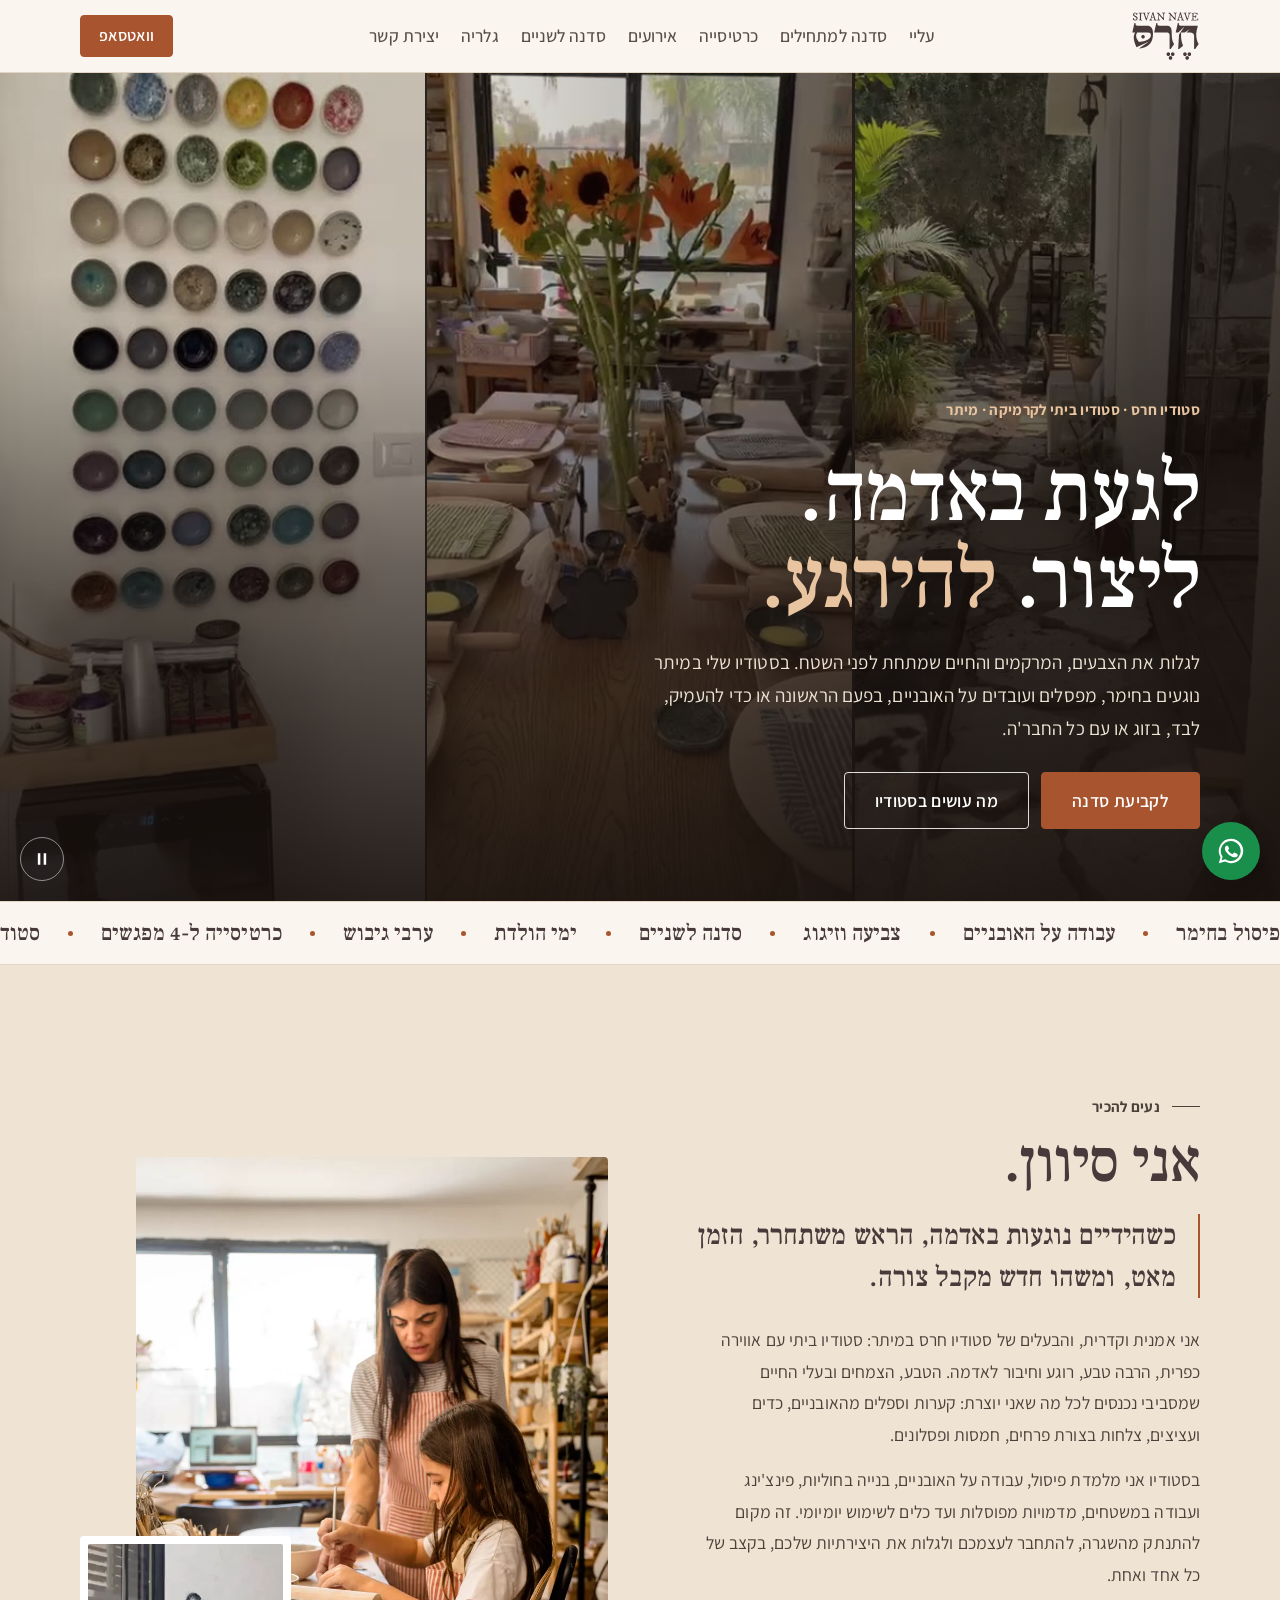
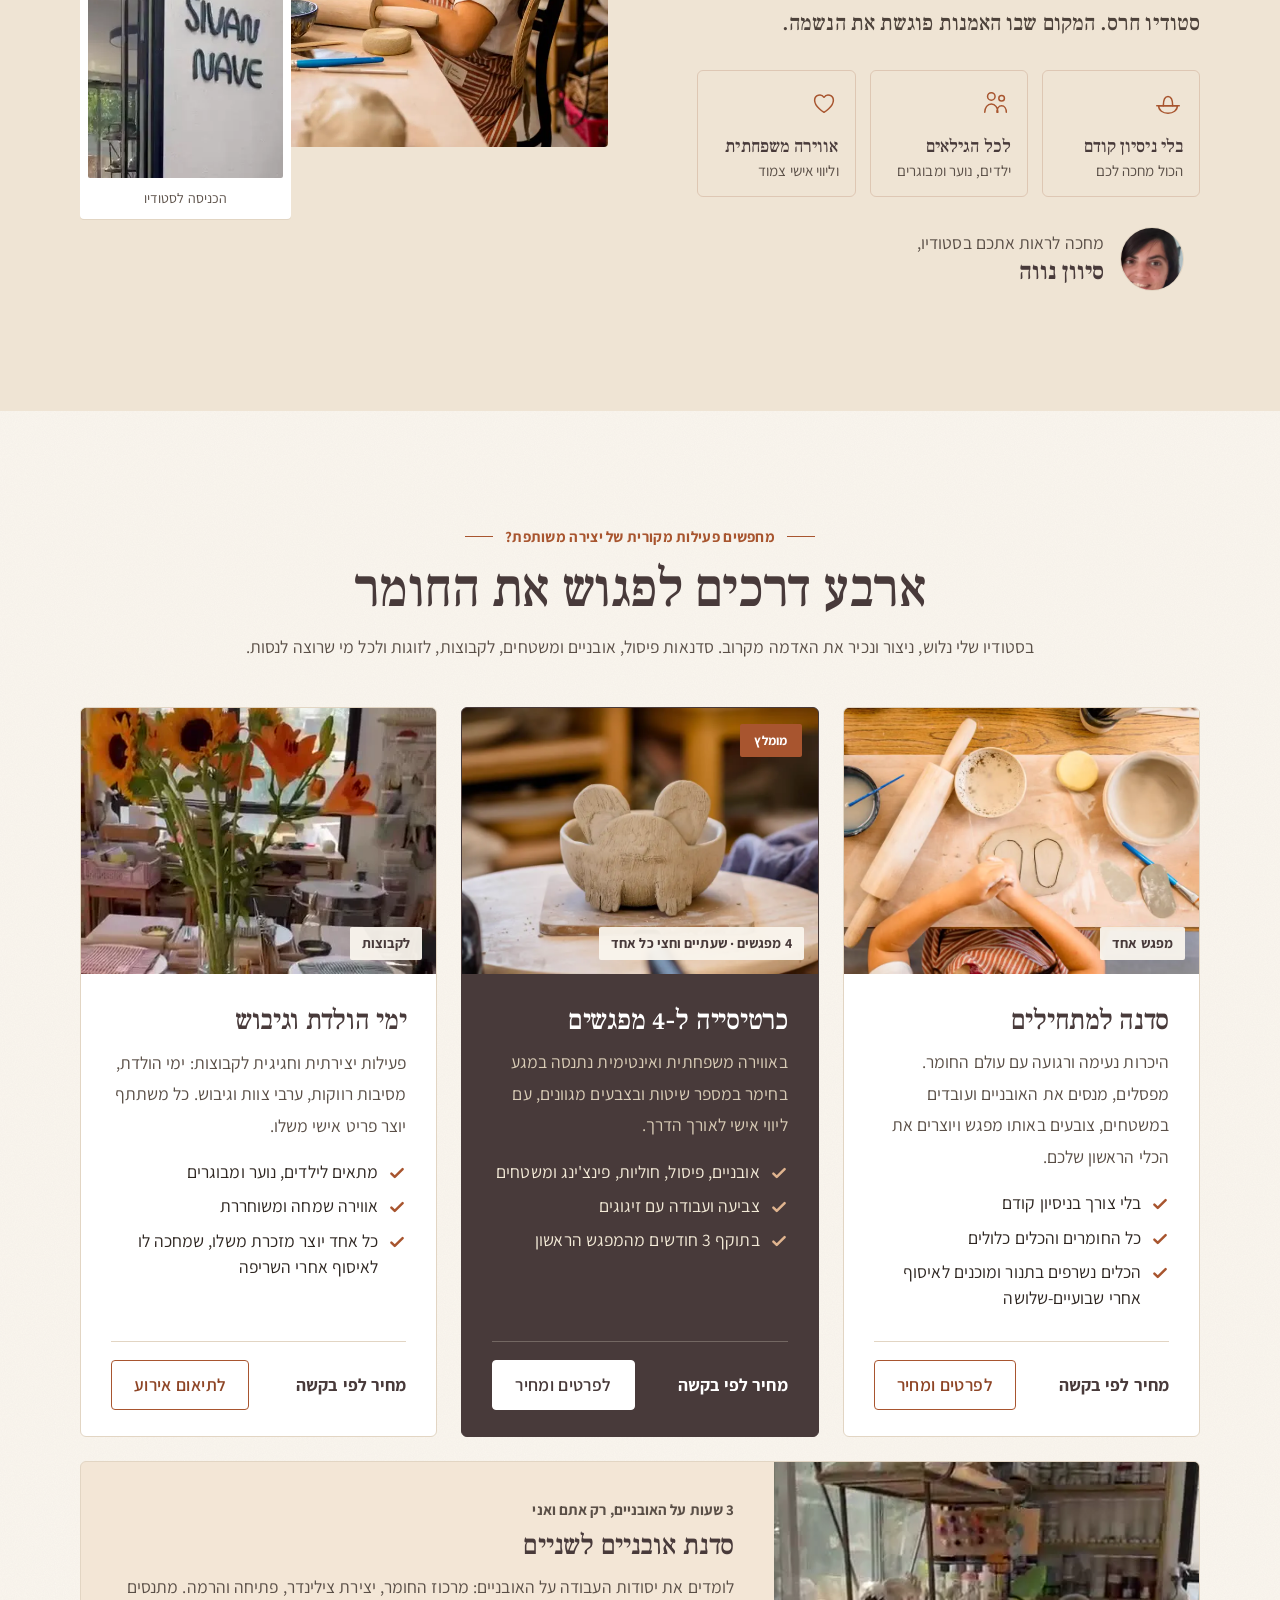
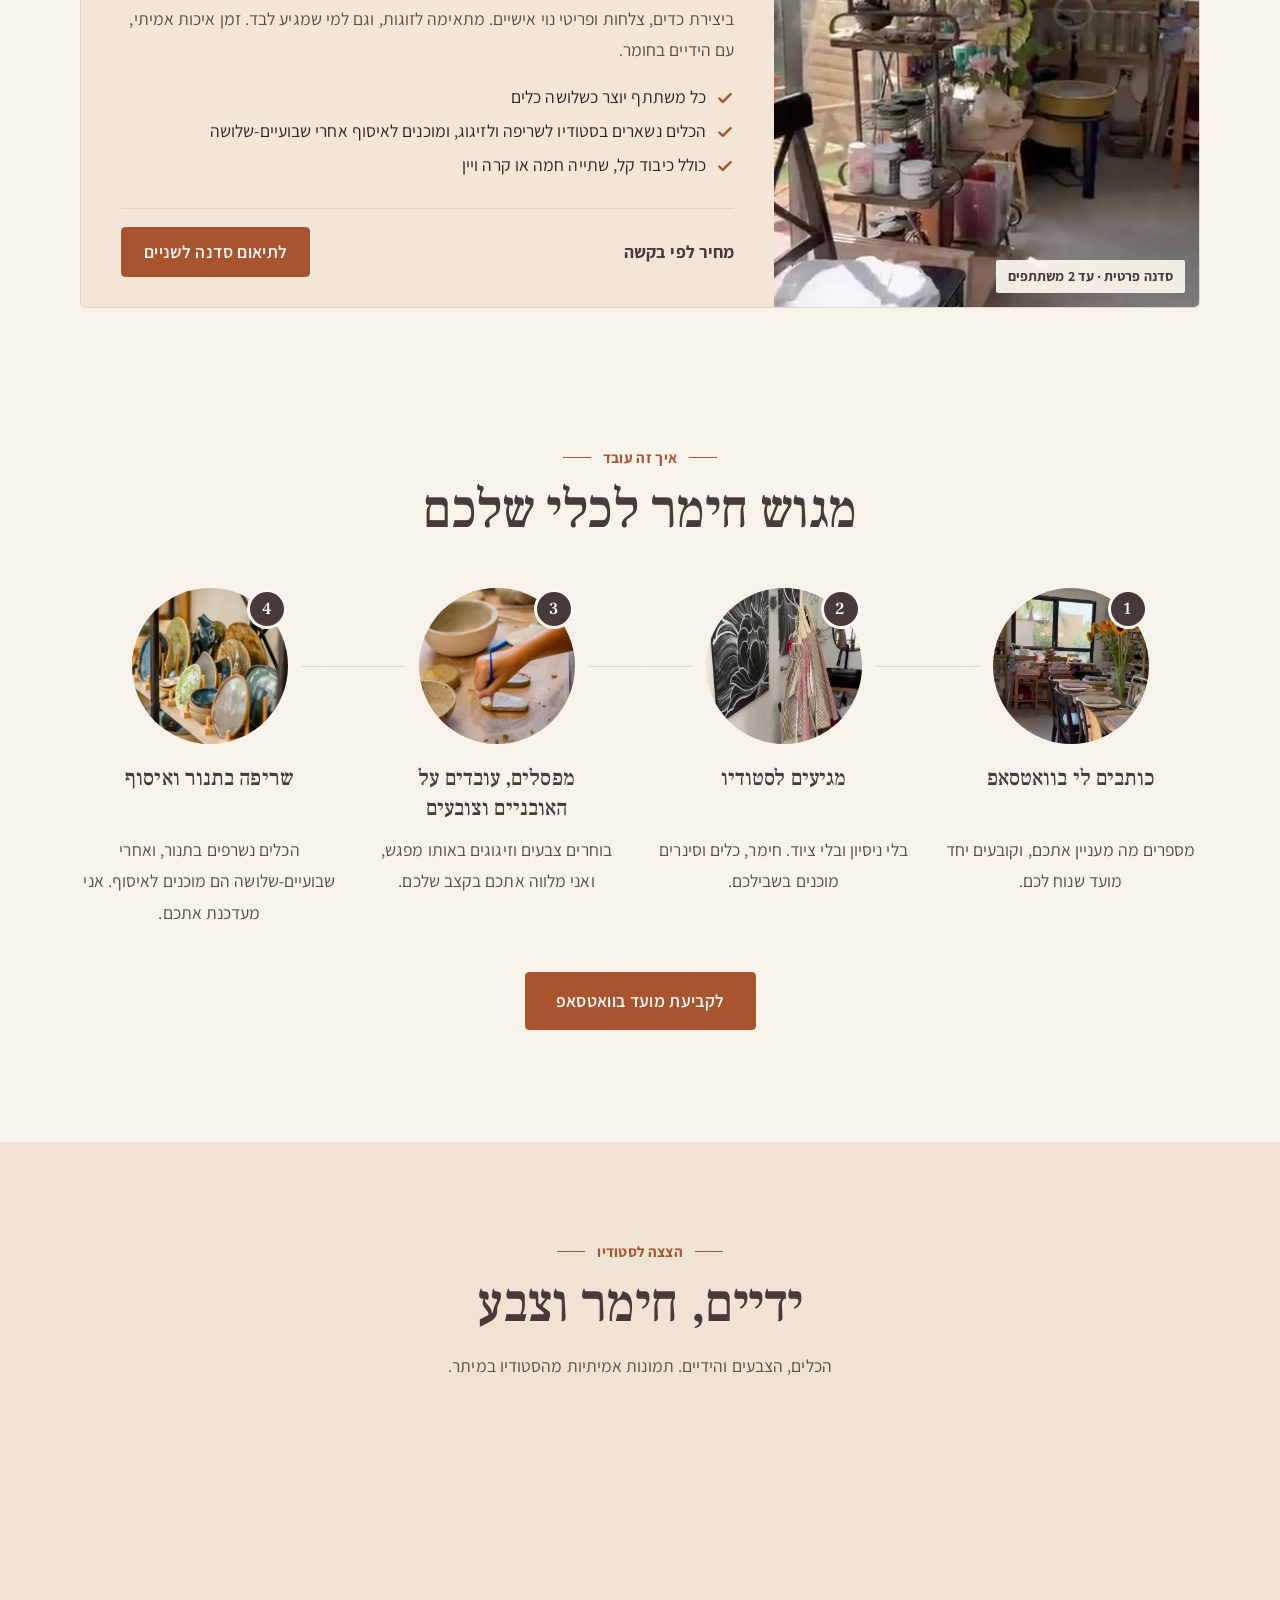
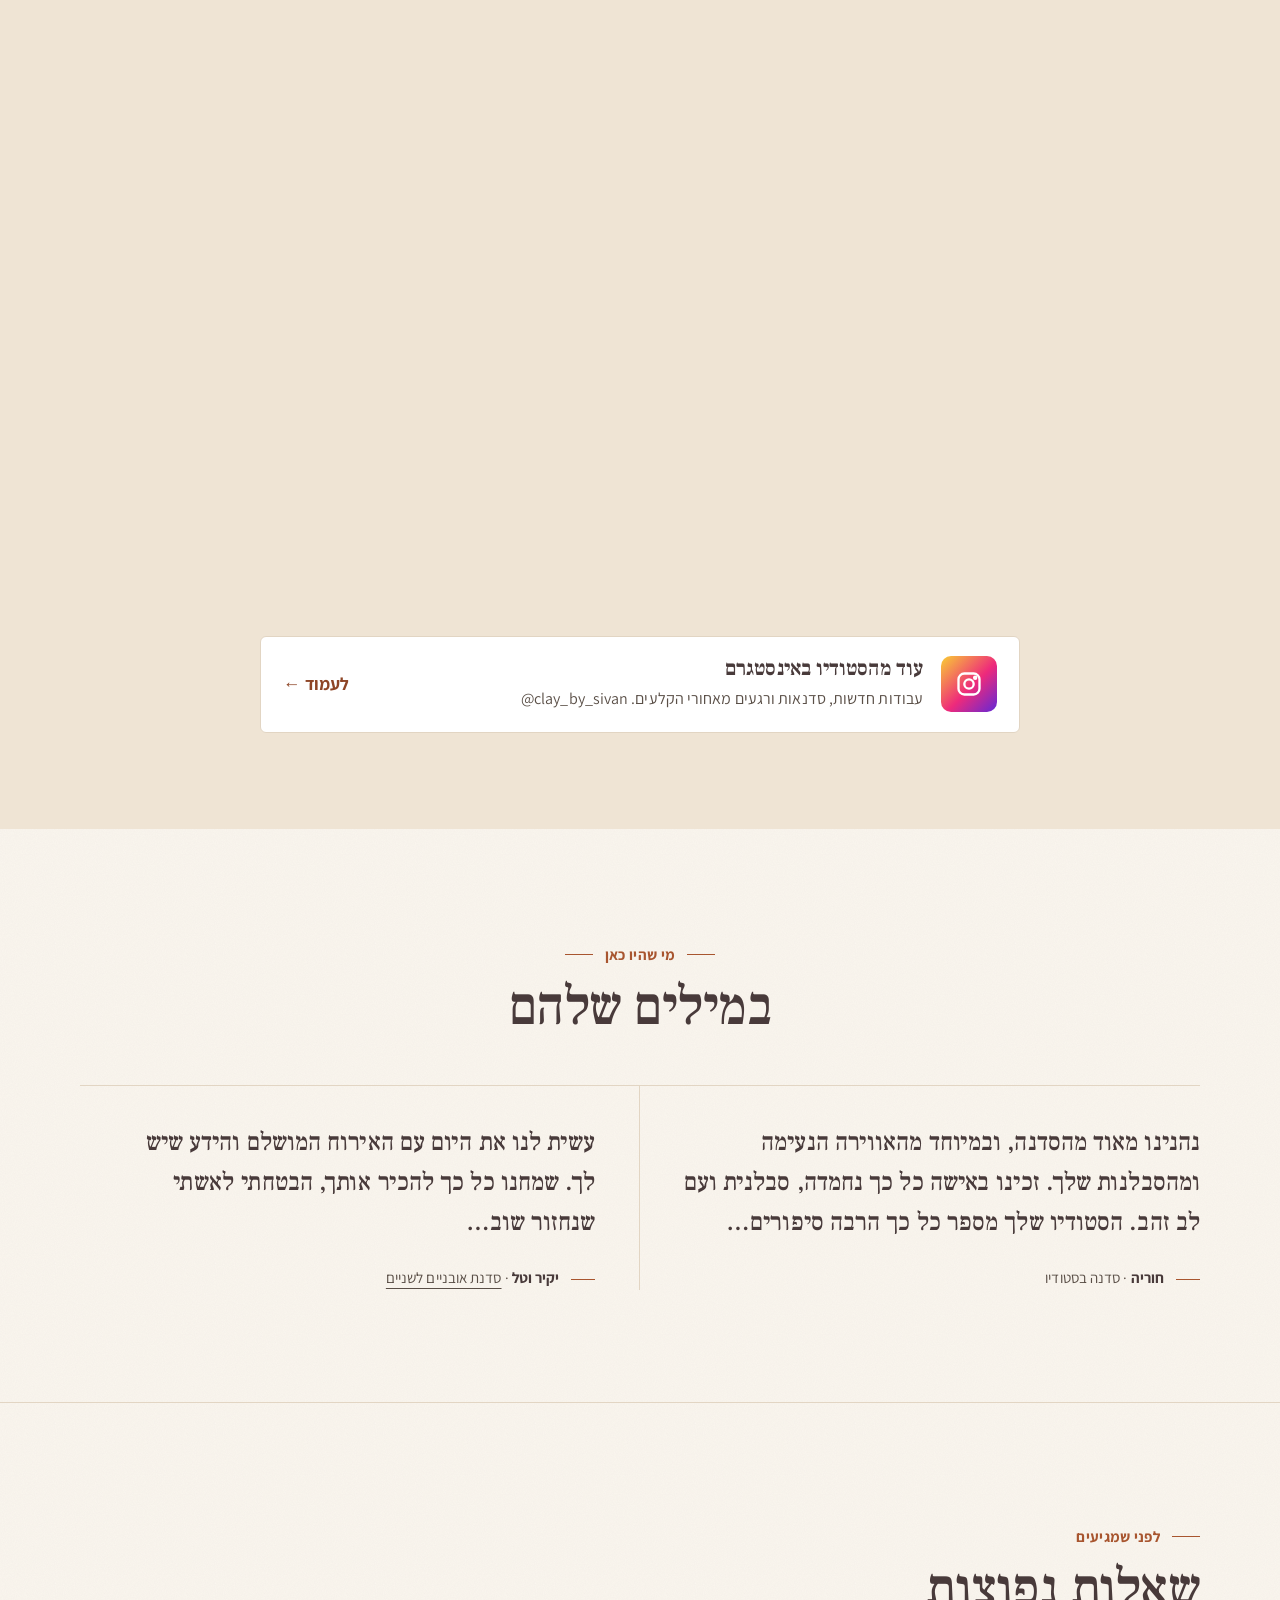
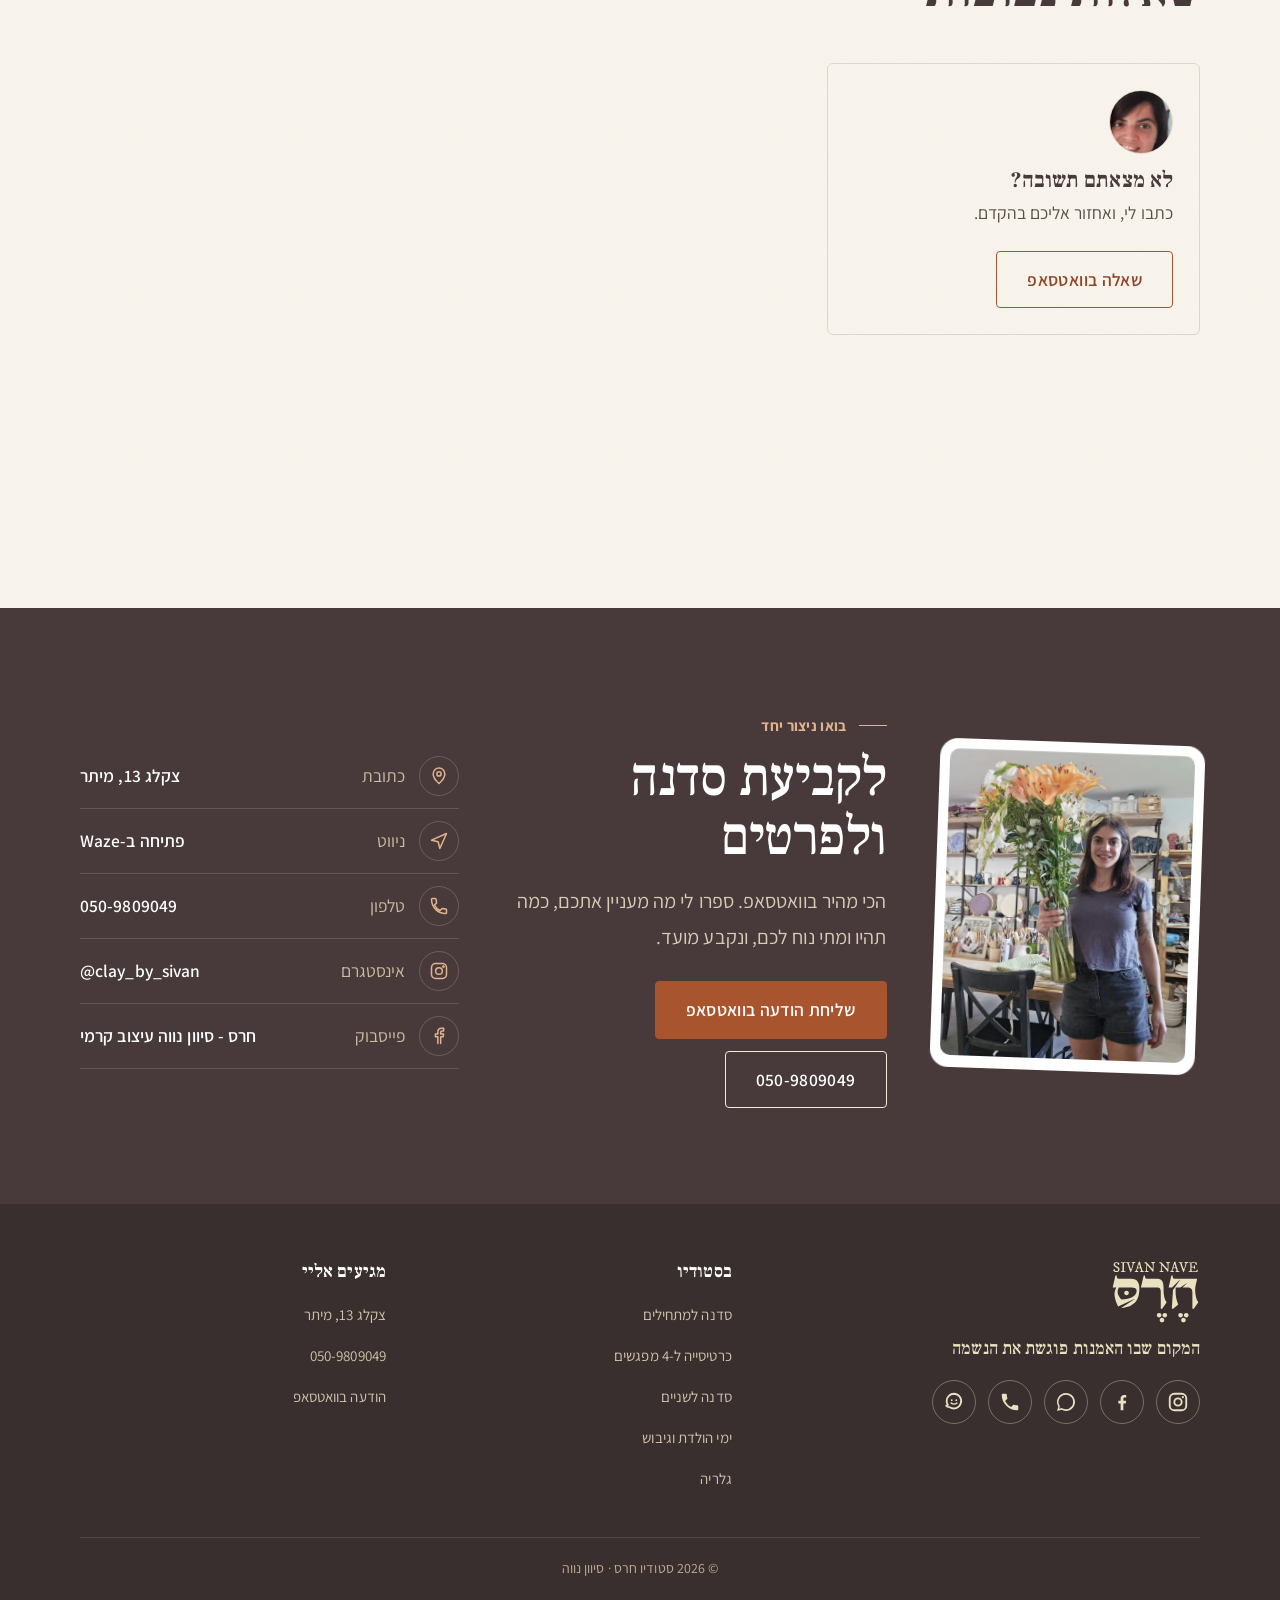
==== commit a67a00af: "Add the testimonials section (first two real quotes) to the current design Co-Authored-By: Claude Op" ====
--- a/index.html
+++ b/index.html
@@ -287,6 +287,23 @@
     </div>
   </section>
 
+  <section id="voices" class="voices" aria-labelledby="voices-title">
+    <div class="wrap">
+      <p class="eyebrow center">מי שהיו כאן</p>
+      <h2 id="voices-title" class="center">במילים שלהם</h2>
+      <div class="voices-list">
+        <figure class="voice">
+          <blockquote><p>נהנינו מאוד מהסדנה, ובמיוחד מהאווירה הנעימה ומהסבלנות שלך. זכינו באישה כל כך נחמדה, סבלנית ועם לב זהב. הסטודיו שלך מספר כל כך הרבה סיפורים…</p></blockquote>
+          <figcaption><b>חוריה</b> · סדנה בסטודיו</figcaption>
+        </figure>
+        <figure class="voice">
+          <blockquote><p>עשית לנו את היום עם האירוח המושלם והידע שיש לך. שמחנו כל כך להכיר אותך, הבטחתי לאשתי שנחזור שוב…</p></blockquote>
+          <figcaption><b>יקיר וטל</b> · <a href="#couples">סדנת אובניים לשניים</a></figcaption>
+        </figure>
+      </div>
+    </div>
+  </section>
+
   <section class="faq" aria-labelledby="faq-title">
     <div class="wrap faq-layout">
       <div class="faq-side">
--- a/styles.css
+++ b/styles.css
@@ -552,3 +552,32 @@
 /* zoom hint only on hover (desktop); on phones tapping a photo still opens it */
 @media (hover: hover) { .tile-open svg { opacity: 0; transition: opacity .2s; } .tile:hover .tile-open svg, .tile-open:focus-visible svg { opacity: 1; } }
 @media (hover: none) { .tile-open svg { display: none; } }
+
+/* Guests' own words (#voices, between the gallery and the FAQ): serif quotes on the paper background,
+   hairlines only, no cards, quote marks, stars or avatars. Grows from 2 to 6 quotes by adding
+   <figure class="voice"> markup only: 2 or 4 → two columns, 3, 5 or 6 → three. */
+.voices { --voice-gap: clamp(28px, 3.4vw, 48px); padding: 112px 0; border-bottom: 1px solid var(--line); }
+.voices-list { display: grid; grid-template-columns: minmax(0, 1fr); margin-top: 48px; }
+.voice { margin: 0; padding: 28px 0; border-top: 1px solid var(--line); display: flex; flex-direction: column; }
+.voice blockquote { margin: 0; flex: 1; }
+.voice blockquote p { margin: 0; max-width: 24em; font: 500 clamp(21px, 2vw, 25px)/1.6 var(--serif); color: var(--brown); text-wrap: pretty; }
+.voice figcaption { margin-top: 24px; font-size: 15px; line-height: 1.6; color: var(--muted); }
+.voice figcaption::before { content: ""; display: inline-block; width: 24px; height: 1px; margin-inline-end: 12px; vertical-align: middle; background: var(--clay); }
+.voice figcaption b { font-weight: 700; color: var(--brown); }
+.voice figcaption a { color: inherit; text-decoration: underline 1px; text-underline-offset: 5px; }
+.voice figcaption a:hover { color: var(--clay-dark); }
+@media (min-width: 901px) {
+  .voices-list { grid-template-columns: repeat(2, minmax(0, 1fr)); row-gap: 56px; }
+  .voice { padding: 36px 0 0; }
+  .voices-list > .voice:nth-child(2n+1) { padding-inline-end: var(--voice-gap); }
+  .voices-list > .voice:nth-child(2n) { padding-inline-start: var(--voice-gap); border-inline-start: 1px solid var(--line); }
+  .voices-list:is(:has(> .voice:nth-child(3):last-child), :has(> .voice:nth-child(5))) { grid-template-columns: repeat(3, minmax(0, 1fr)); }
+  .voices-list:is(:has(> .voice:nth-child(3):last-child), :has(> .voice:nth-child(5))) > .voice { padding-inline: var(--voice-gap); border-inline-start: 1px solid var(--line); }
+  .voices-list:is(:has(> .voice:nth-child(3):last-child), :has(> .voice:nth-child(5))) > .voice:nth-child(3n+1) { padding-inline-start: 0; border-inline-start: 0; }
+  .voices-list:is(:has(> .voice:nth-child(3):last-child), :has(> .voice:nth-child(5))) > .voice:nth-child(3n) { padding-inline-end: 0; }
+  .voices-list:is(:has(> .voice:nth-child(3):last-child), :has(> .voice:nth-child(5))) blockquote p { font-size: 21px; }
+}
+@media (max-width: 900px) {
+  .voices { padding: 80px 0; }
+  .voice:last-child { padding-bottom: 0; }
+}
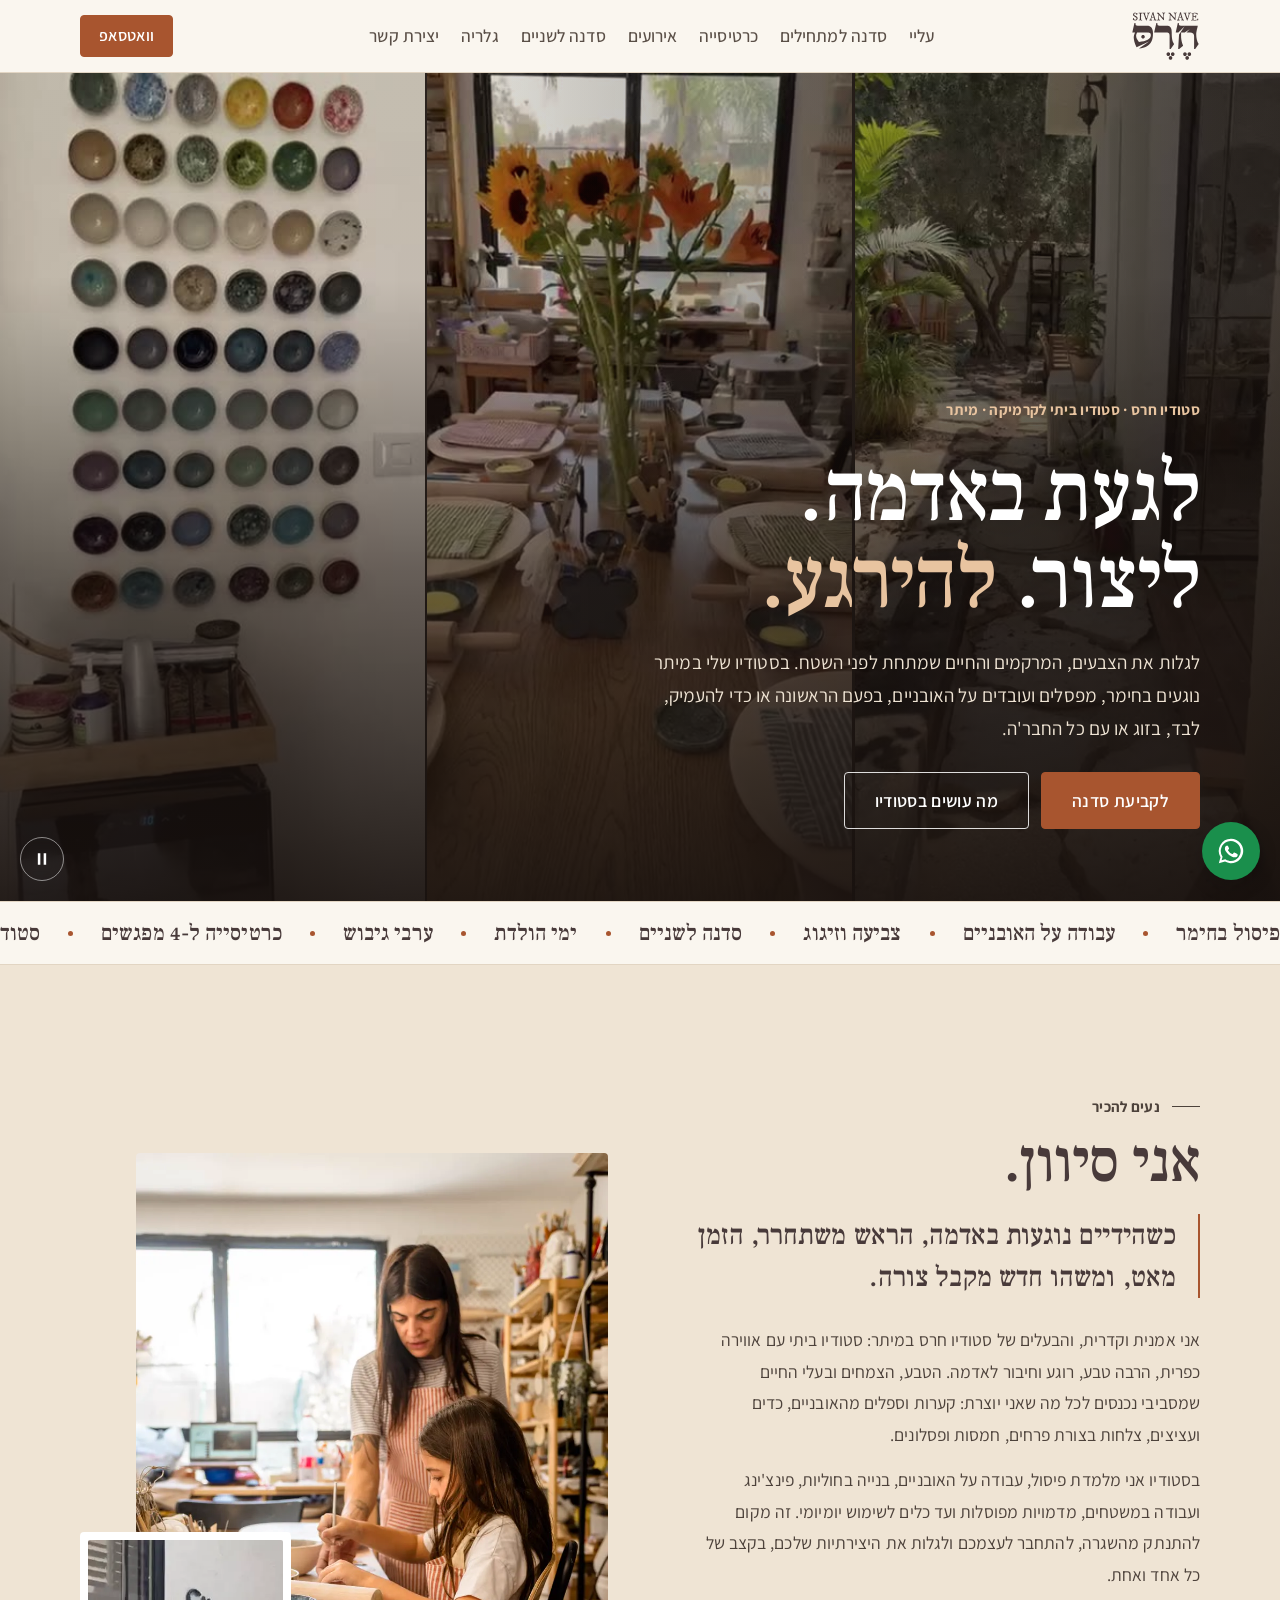
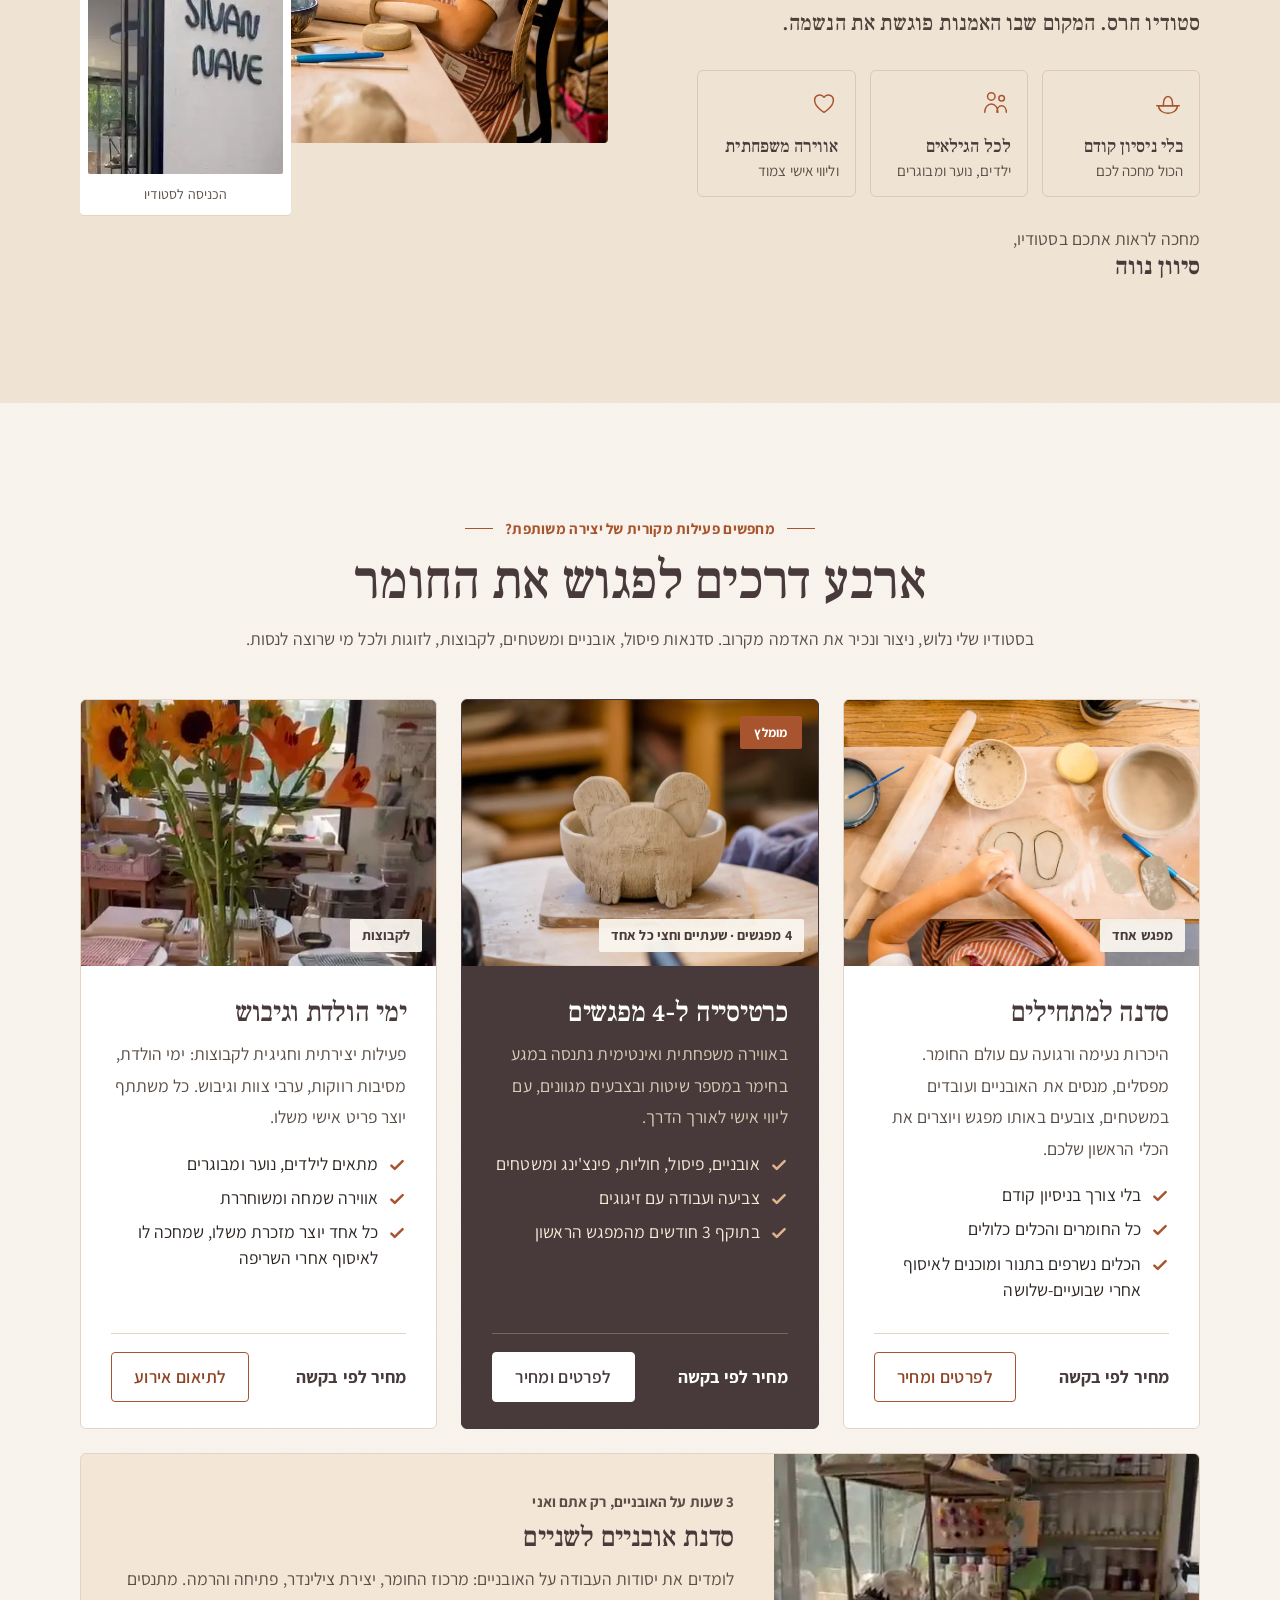
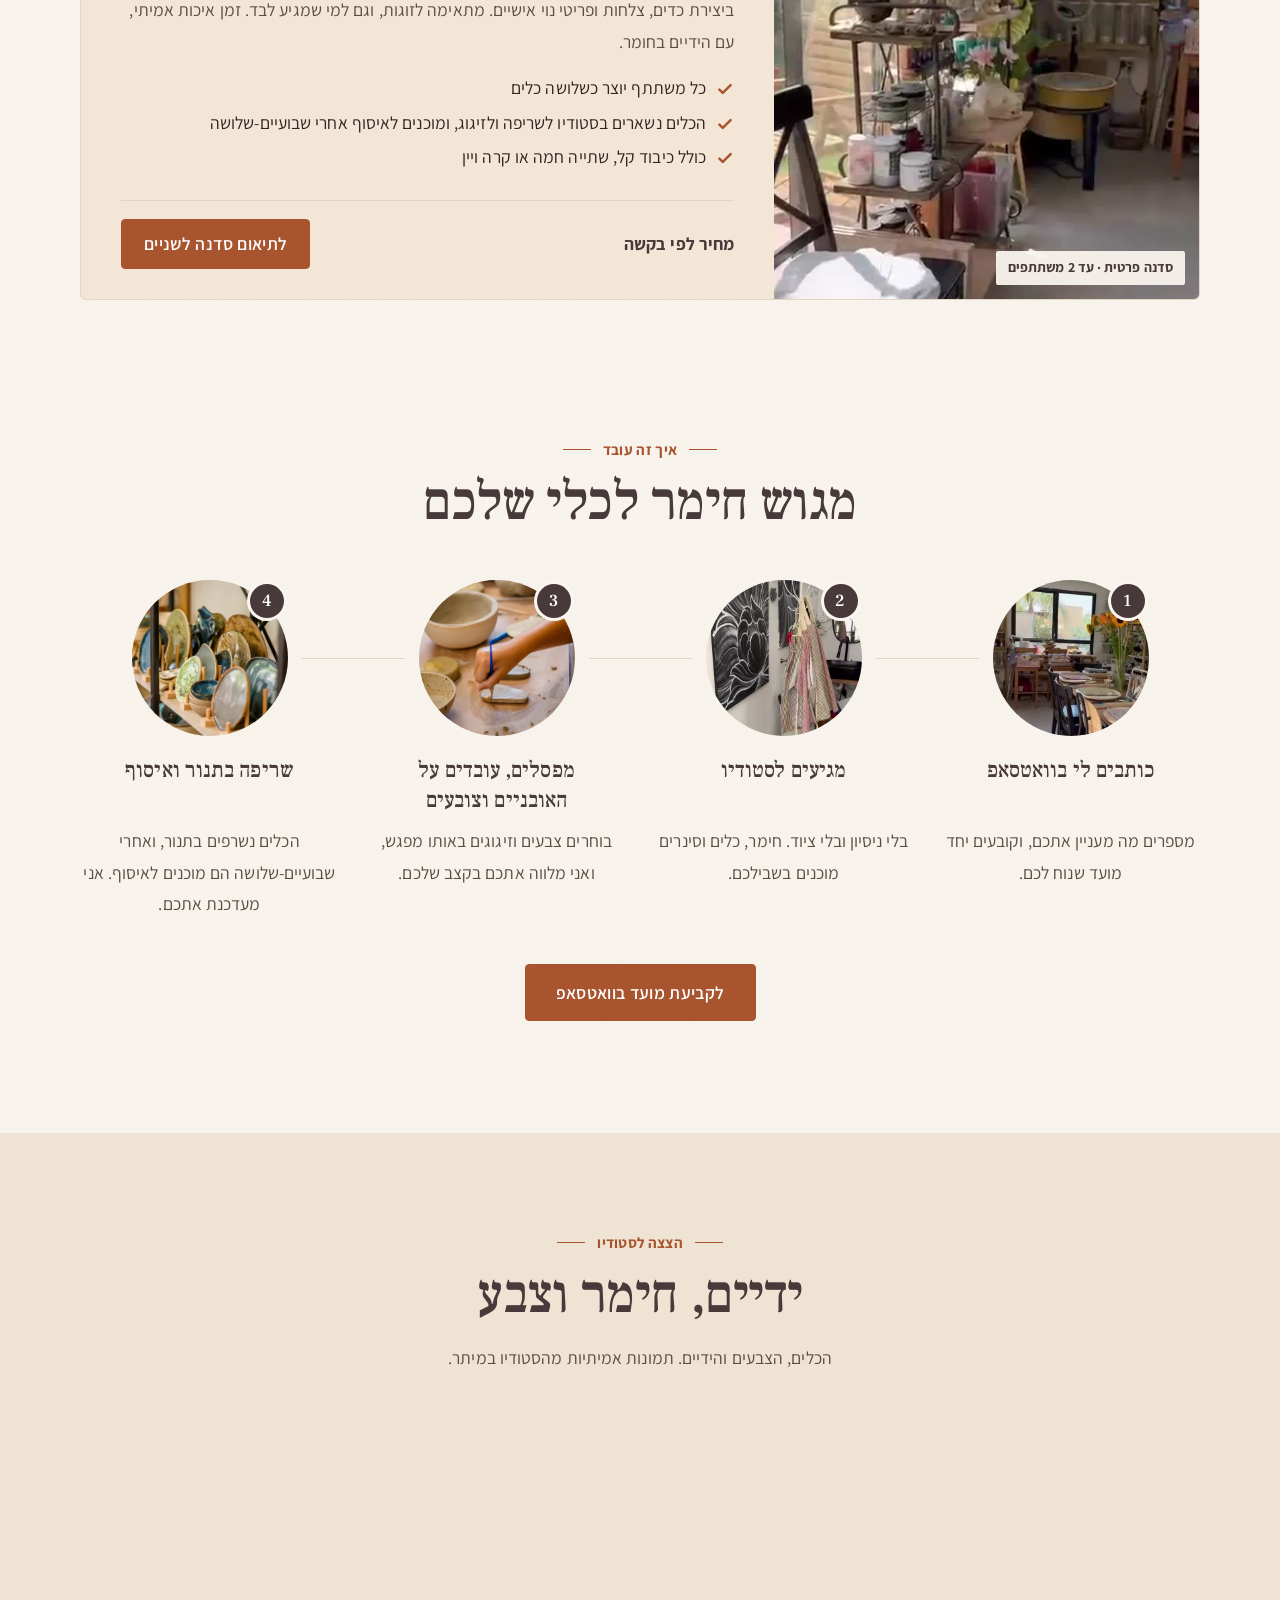
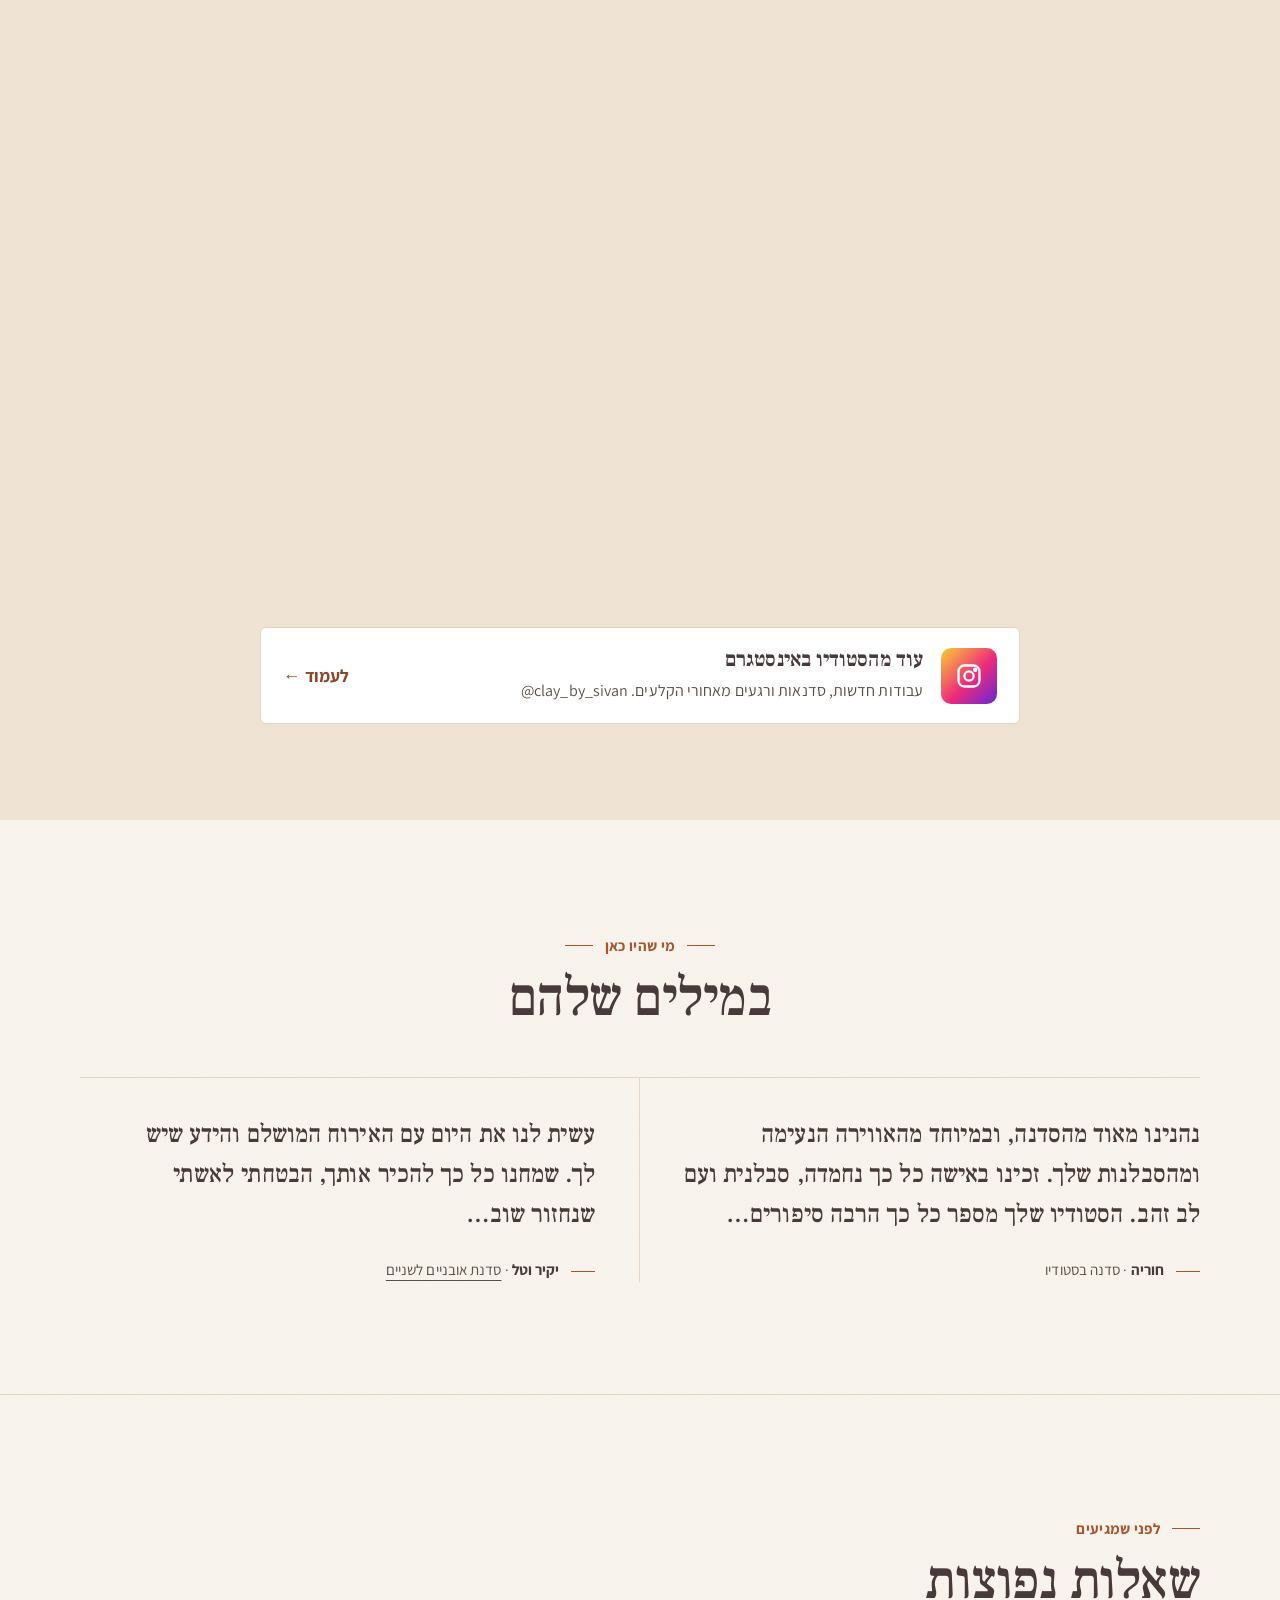
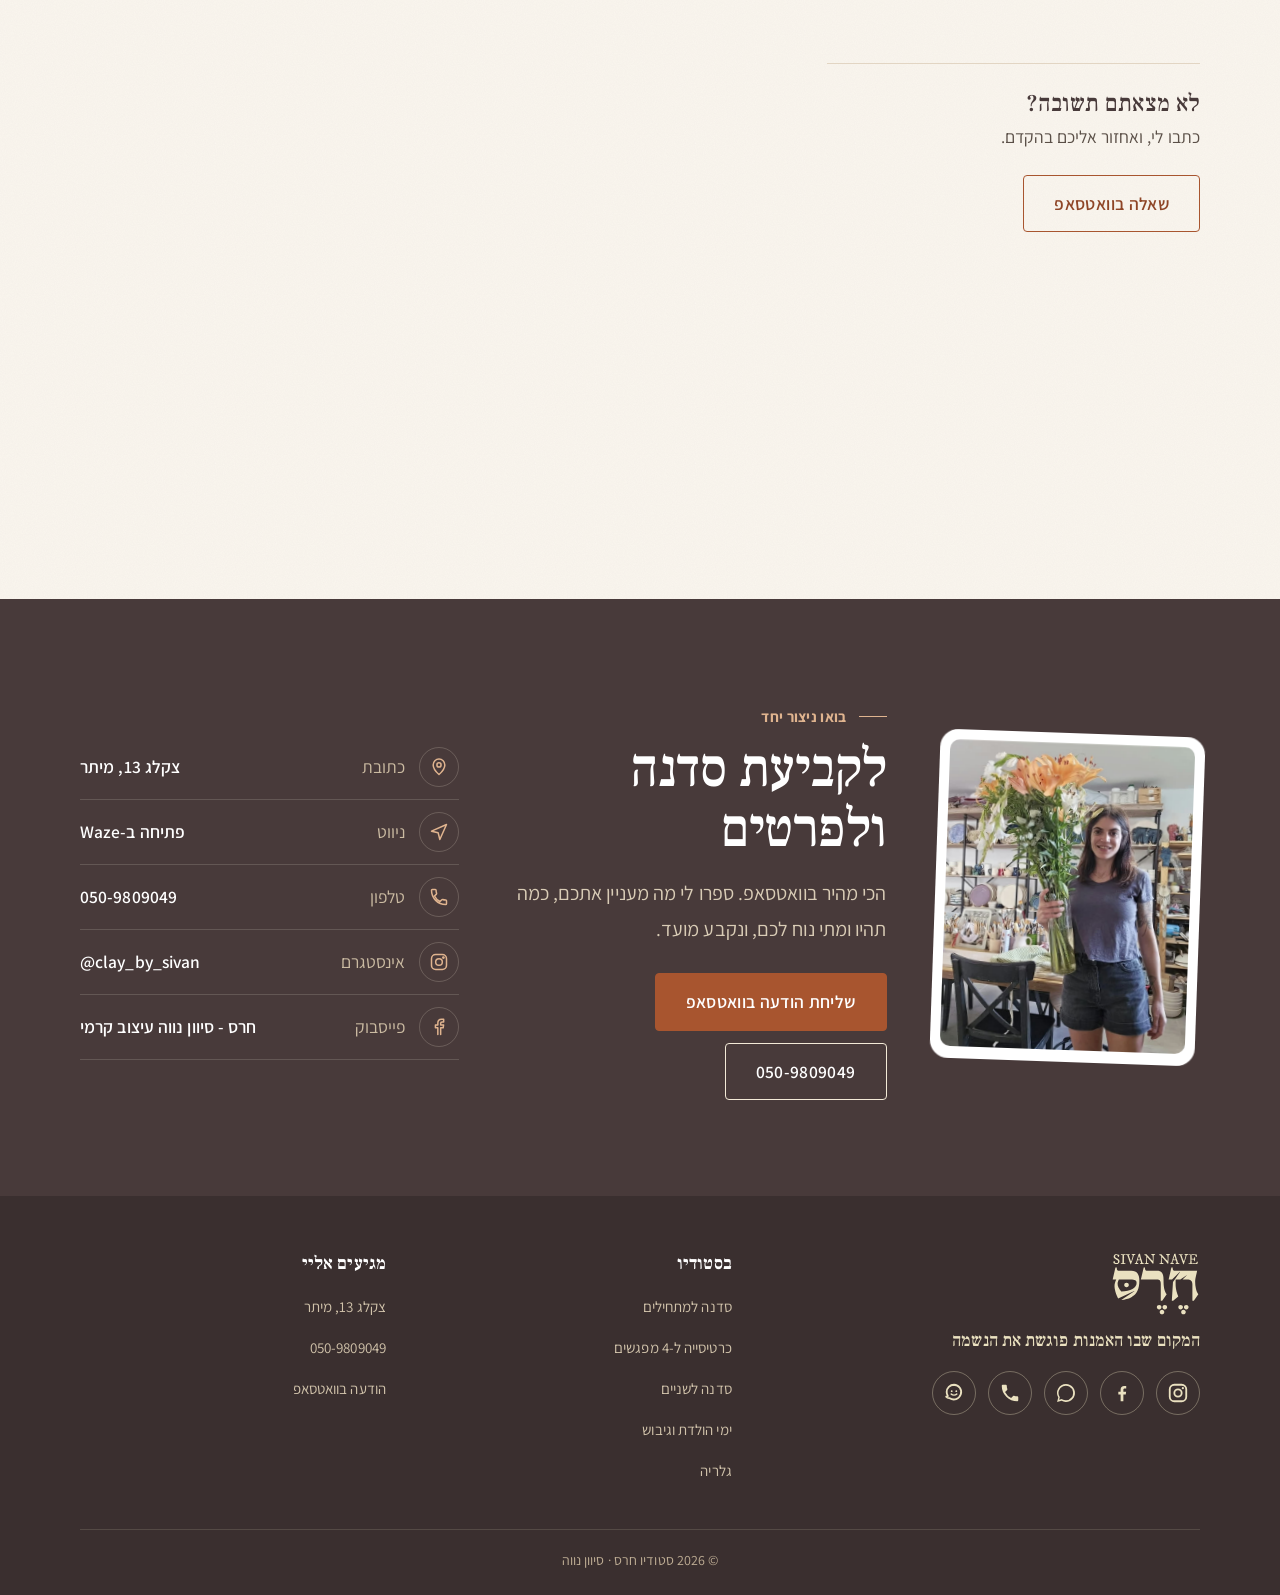
==== commit 82be2165: "Remove Sivan's round photo from the FAQ and About signature; FAQ 'didn't find an answer' as a plain " ====
--- a/index.html
+++ b/index.html
@@ -181,7 +181,6 @@
           <li><svg viewBox="0 0 32 32" aria-hidden="true"><path d="M16 27s-10-6-10-13a5.5 5.5 0 0 1 10-3 5.5 5.5 0 0 1 10 3c0 7-10 13-10 13z"/></svg><b>אווירה משפחתית</b><span>וליווי אישי צמוד</span></li>
         </ul>
         <div class="sign">
-          <picture><source srcset="images/sivan.webp" type="image/webp"><img src="images/sivan.jpg" alt="" width="276" height="494" loading="lazy"></picture>
           <p>מחכה לראות אתכם בסטודיו,<b>סיוון נווה</b></p>
         </div>
       </div>
@@ -320,7 +319,6 @@
         <details><summary>מתי אפשר לקחת את הכלים הביתה?</summary><p>הכלים נשארים בסטודיו להתייבש, להישרף בתנור ולהתזגג. בדרך כלל הם מוכנים לאיסוף אחרי שבועיים-שלושה, ואני מעדכנת כשהם מחכים לכם.</p></details>
       </div>
       <div class="faq-more">
-        <picture><source srcset="images/sivan.webp" type="image/webp"><img class="faq-face" src="images/sivan.jpg" alt="" width="276" height="494" loading="lazy"></picture>
         <p class="faq-more-title">לא מצאתם תשובה?</p>
         <p class="muted">כתבו לי, ואחזור אליכם בהקדם.</p>
         <a class="btn btn-ghost" data-wa="היי סיוון, יש לי שאלה:" href="#contact">שאלה בוואטסאפ</a>
--- a/styles.css
+++ b/styles.css
@@ -130,8 +130,6 @@
 .about-facts b { display: block; font-family: var(--serif); font-size: 18px; line-height: 1.3; color: var(--brown); margin-bottom: 2px; }
 .about-facts span { display: block; font-size: 15px; line-height: 1.45; color: var(--muted); }
 .sign { display: flex; align-items: center; gap: 16px; }
-.sign img { width: 64px; height: 64px; border-radius: 50%; object-fit: cover; object-position: center 25%; border: 3px solid #fff;
-            box-shadow: 0 6px 16px rgba(72, 58, 58, .18); }
 .sign p { margin: 0; color: var(--muted); line-height: 1.4; }
 .sign b { display: block; font: 700 24px/1.3 var(--serif); color: var(--brown); }
 .about-motto { display: inline-block; margin-top: 4px; padding: 8px 18px; border-radius: 999px; background: #fff;
@@ -252,10 +250,8 @@
 .faq-side { grid-area: 1 / 1; }
 .faq-list { grid-column: 2; grid-row: 1 / span 2; }
 .faq-more { grid-area: 2 / 1; position: sticky; top: 110px; }
-.faq-more { margin-top: 28px; padding: 26px; border-radius: 22px; background: var(--sand); }
-.faq-face { width: 64px; height: 64px; border-radius: 50%; object-fit: cover; object-position: center 25%; border: 3px solid #fff;
-            box-shadow: 0 6px 16px rgba(72, 58, 58, .16); margin-bottom: 12px; }
-.faq-more-title { margin: 0 0 2px; font: 700 22px/1.3 var(--serif); color: var(--brown); }
+.faq-more { margin-top: 36px; padding-top: 24px; border-top: 1px solid var(--line); }
+.faq-more-title { margin: 0 0 2px; font: 500 24px/1.3 var(--serif); color: var(--brown); }
 .faq-more .btn { margin-top: 8px; }
 .faq-list details { background: #fff; border: 1px solid var(--line); border-radius: 16px; padding: 0 22px; margin-bottom: 12px; transition: box-shadow .2s; }
 .faq-list details[open] { box-shadow: 0 12px 30px rgba(72, 58, 58, .08); }
@@ -491,7 +487,7 @@
 .tile { border-radius: 4px; }
 .offer-chip, .tile figcaption { border-radius: 2px; }
 .about-facts li { border-radius: var(--radius); background: transparent; border: 1px solid rgba(142, 69, 38, .18); }
-.faq-more, .ig-card { border-radius: var(--radius); }
+.ig-card { border-radius: var(--radius); }
 .ig-card { border: 1px solid var(--line); }
 .ig-icon { border-radius: 10px; }
 
@@ -519,7 +515,6 @@
 .offer h3 { font-weight: 500; font-size: 28px; }
 .offers-grid .offer-featured:hover, .offer:hover { transform: none; box-shadow: none; }
 @media (min-width: 901px) { .offers-grid .offer-featured { transform: none; } }
-.faq-more { background: transparent; border: 1px solid var(--line); }
 /* pass 2: opening, editorial */
 .hero-reel { gap: 2px; }
 .hero-media::after { background: linear-gradient(to top, rgba(24, 17, 14, .92) 0%, rgba(24, 17, 14, .6) 40%, rgba(24, 17, 14, .15) 75%),
@@ -544,7 +539,6 @@
 .step-list b { font-weight: 500; font-size: 22px; }
 .about-facts svg { stroke-width: 1.6; }
 .about-facts b { font-weight: 500; }
-.sign img, .faq-face { box-shadow: none; border: 1px solid var(--line); }
 .offers, .faq { background: transparent; }
 .contact-list i { background: transparent; border: 1px solid rgba(243, 234, 215, .2); }
 .tile figcaption { max-width: none; border-radius: 0; }
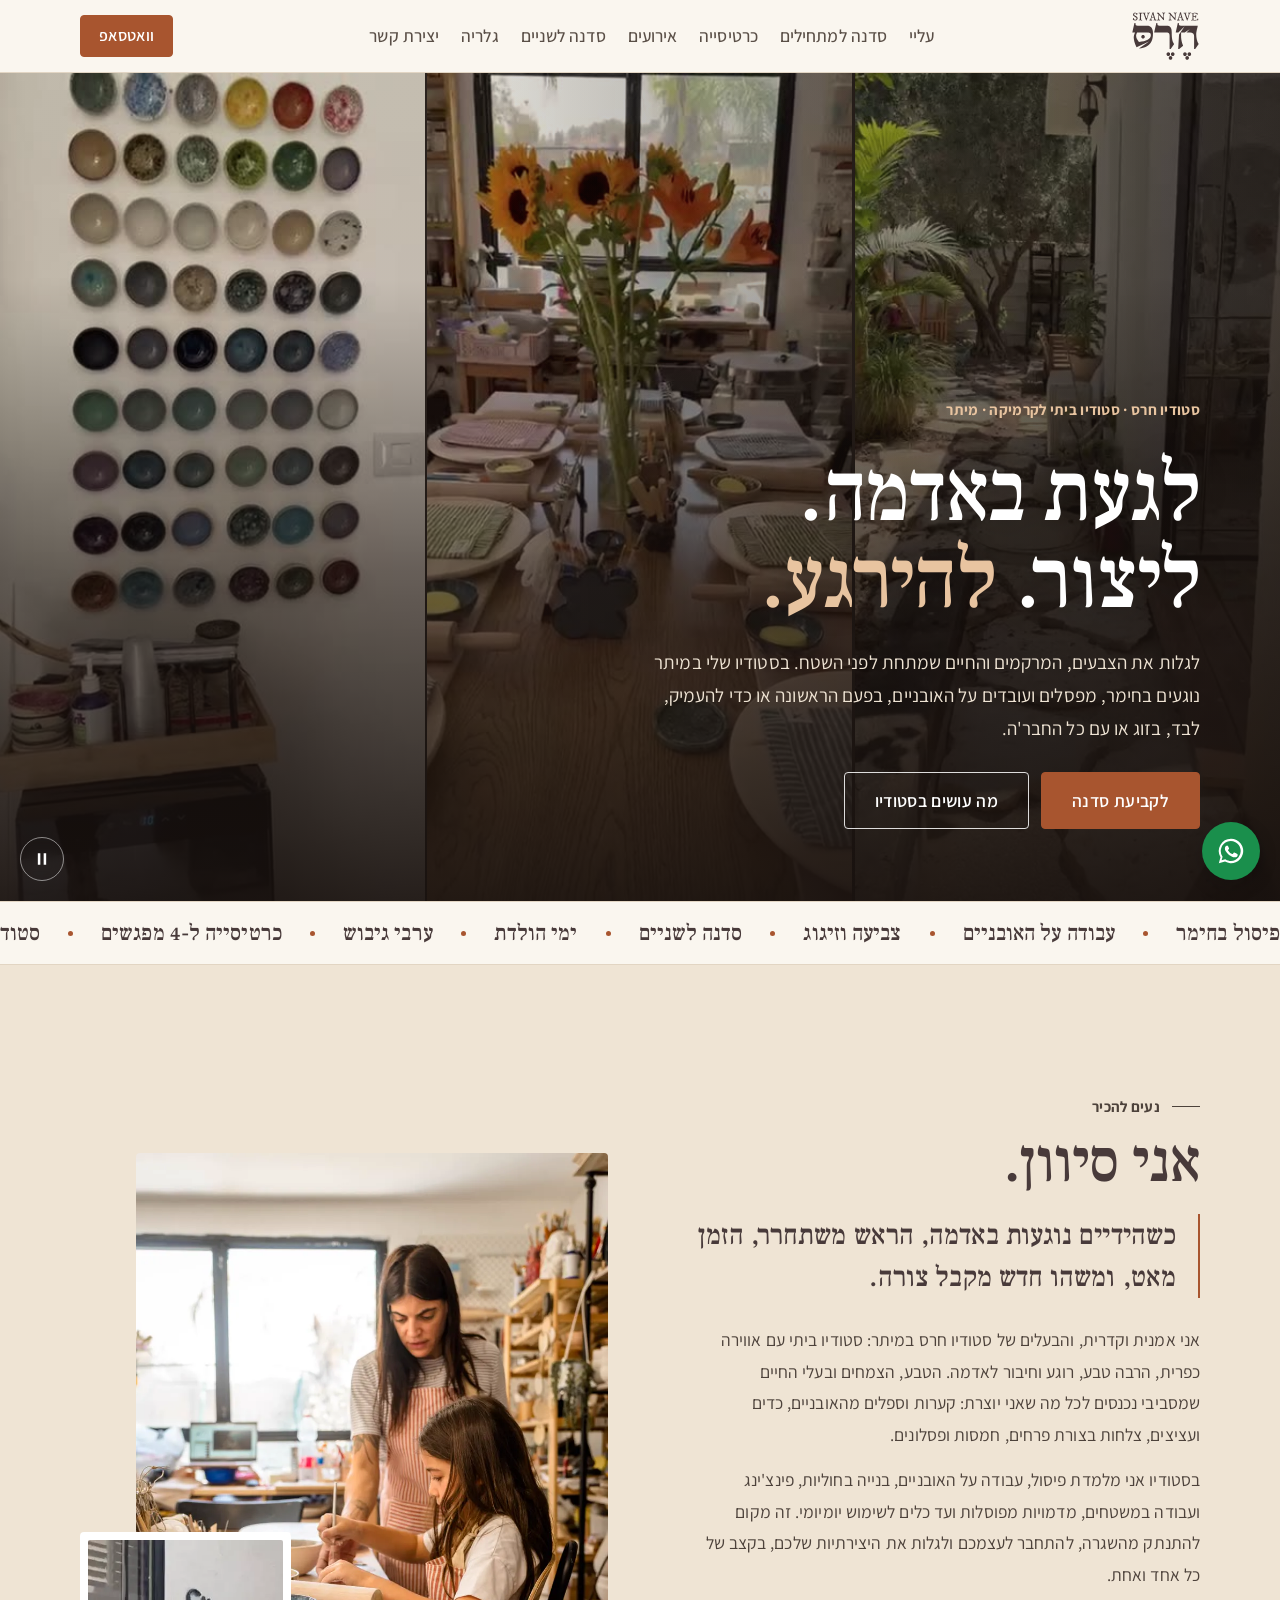
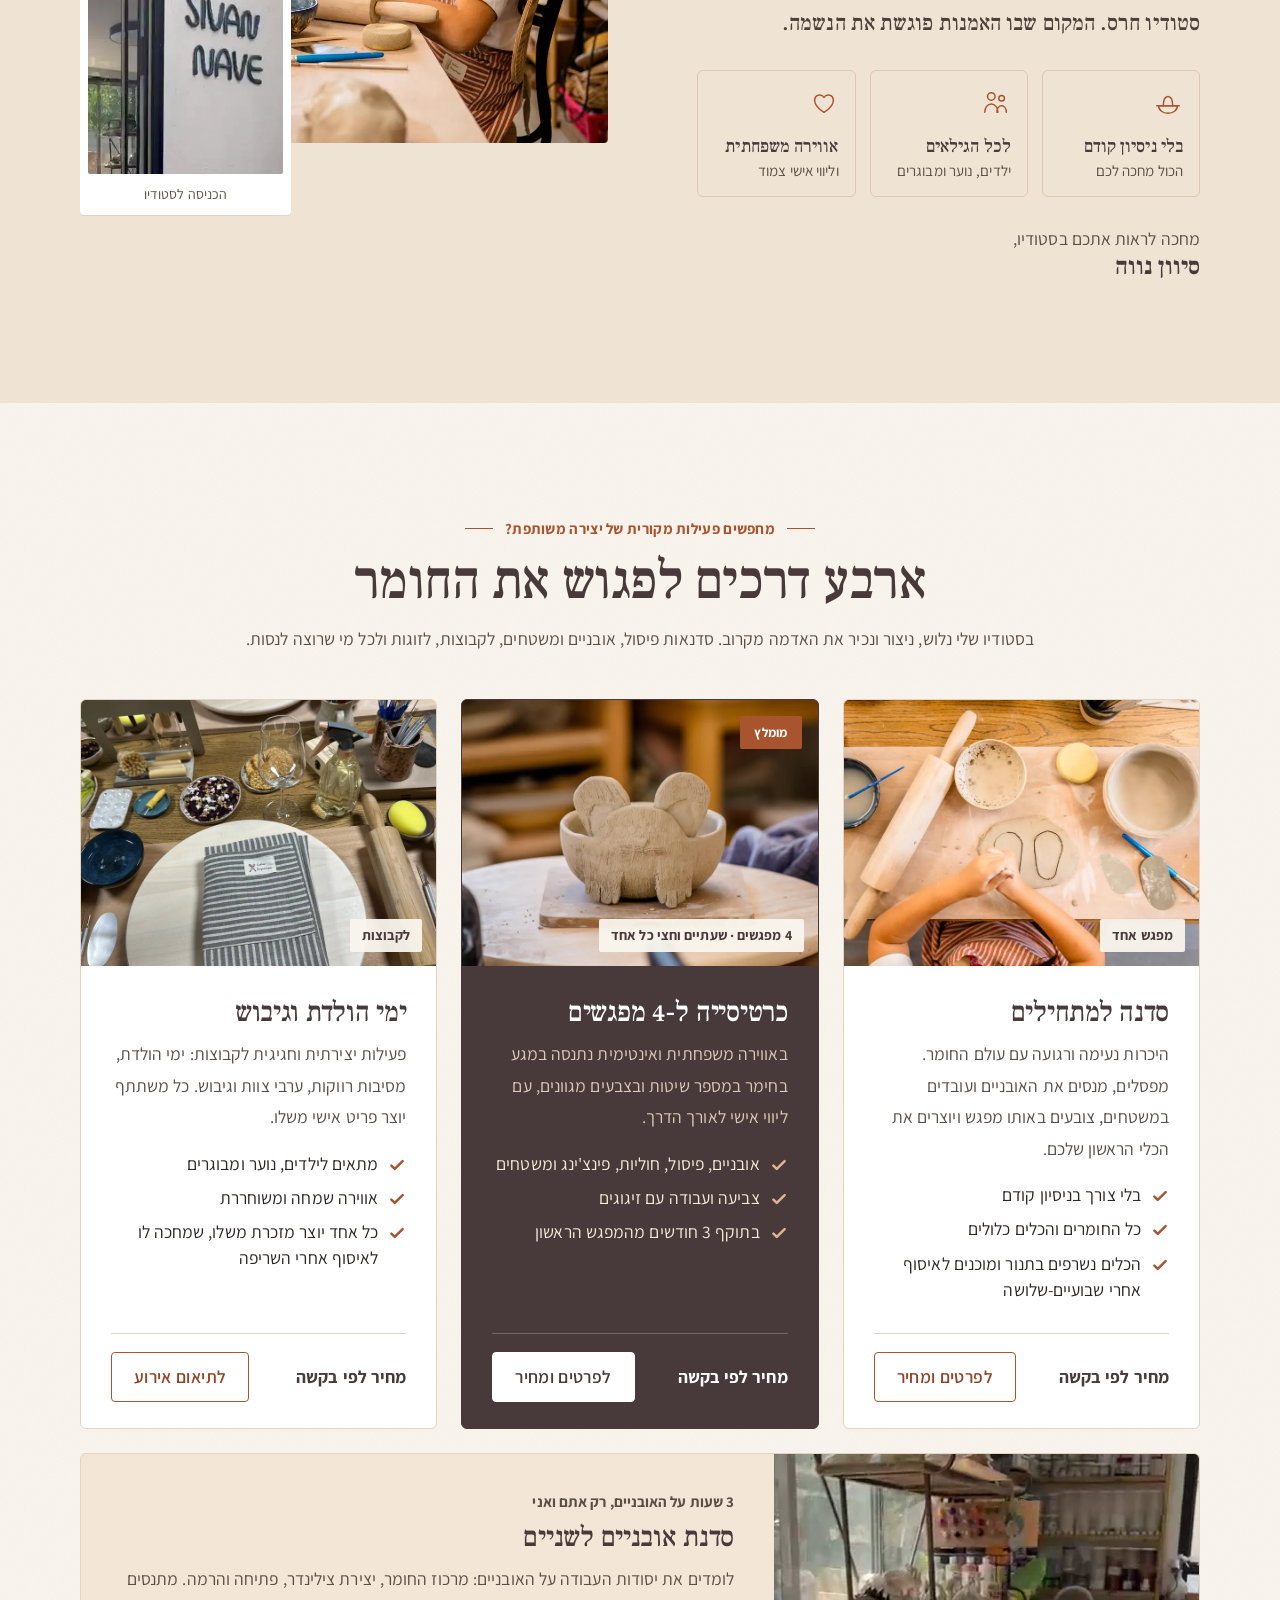
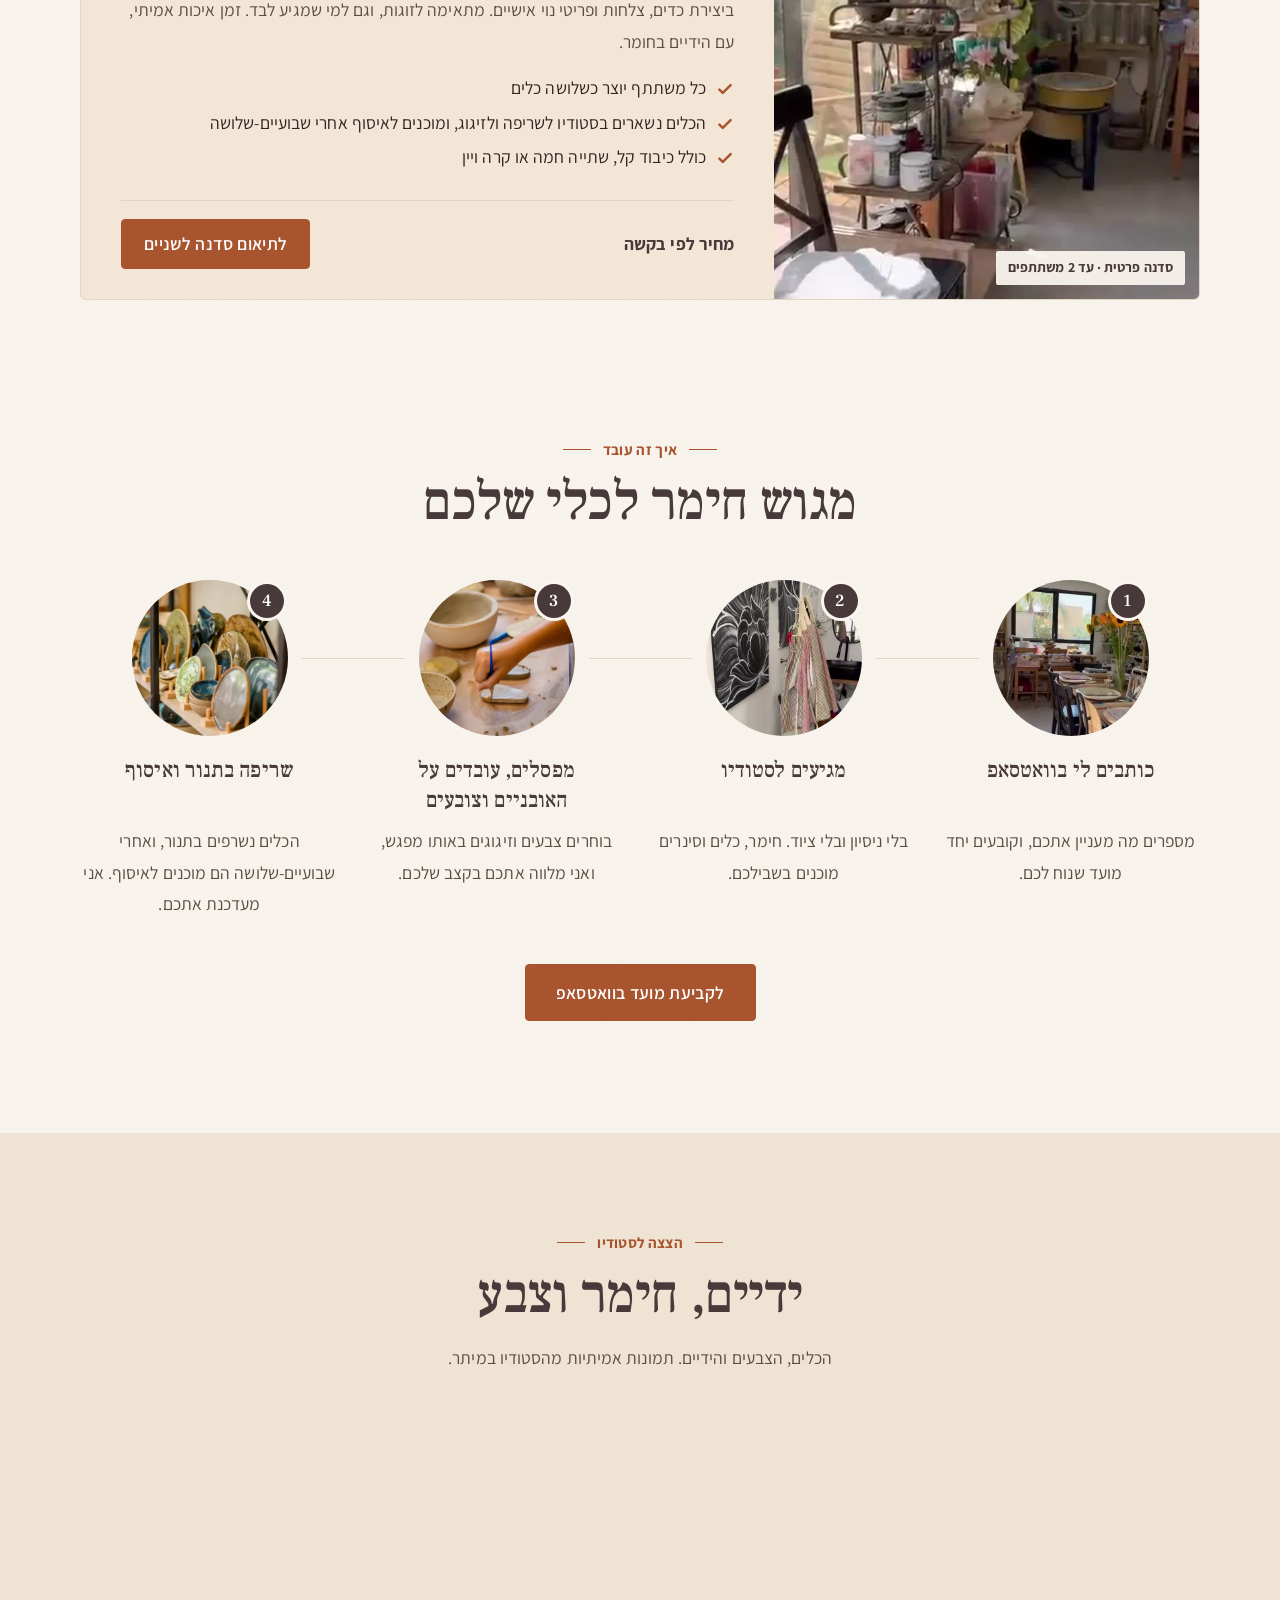
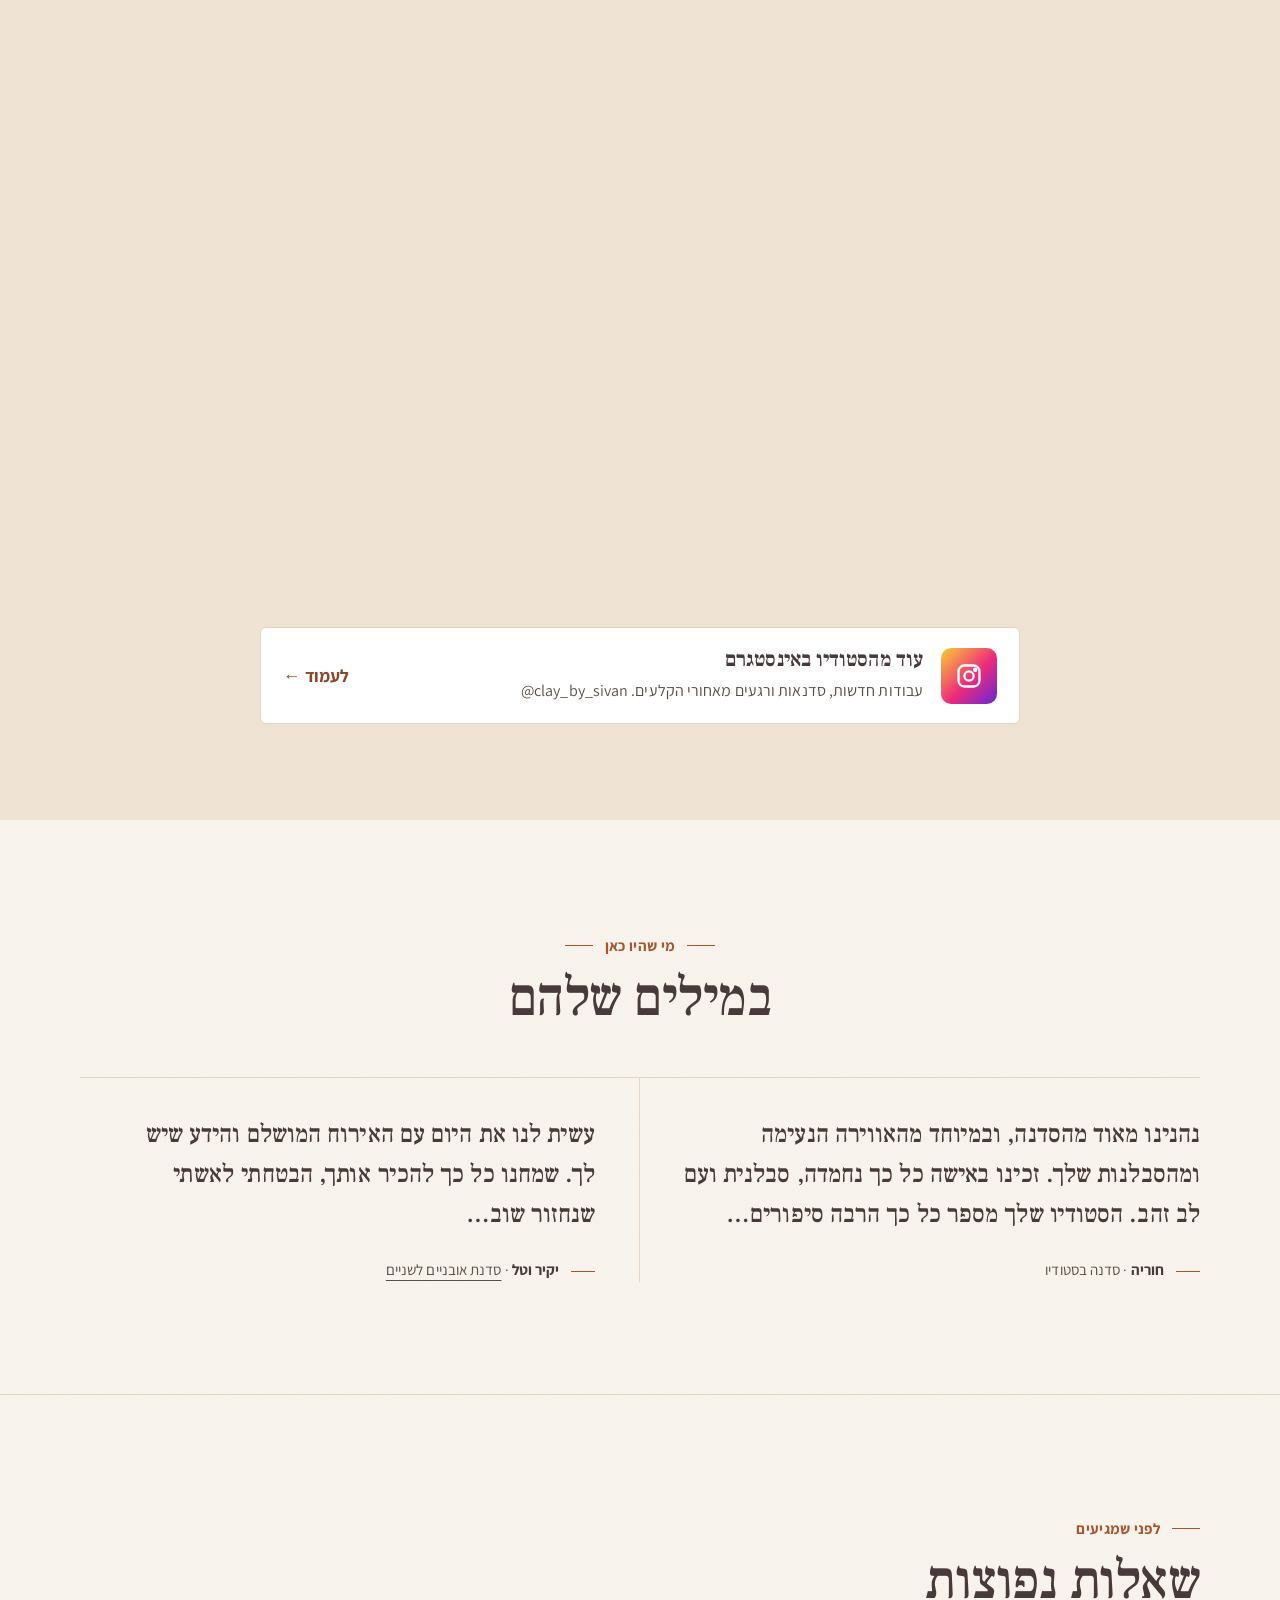
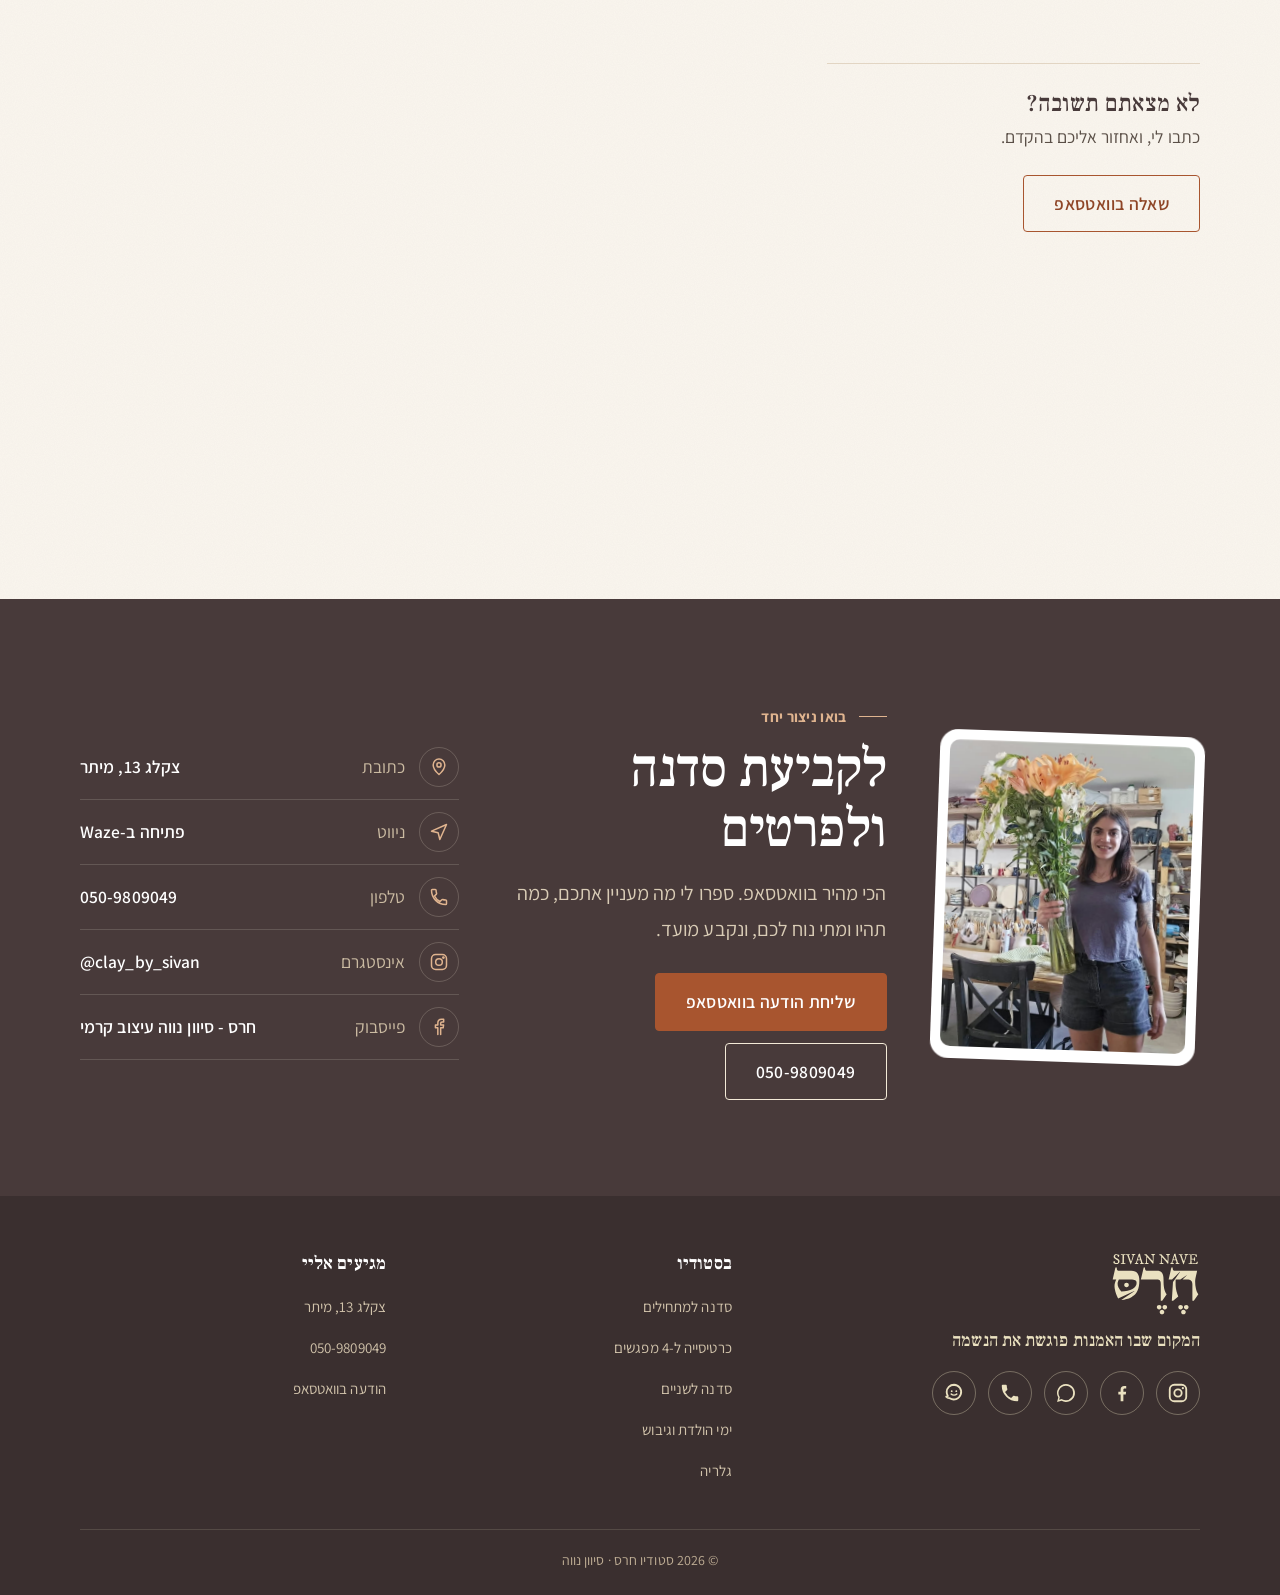
==== commit 17b13f63: "Preview: new photo for the birthday and team-building card Co-Authored-By: Claude Opus 5.5 <noreply@" ====
--- a/index.html
+++ b/index.html
@@ -219,7 +219,7 @@
           </div>
         </article>
         <article id="events" class="offer">
-          <figure class="offer-photo"><picture><source srcset="images/studio/offer-events.webp" type="image/webp"><img src="images/studio/offer-events.jpg" alt="שולחן הסדנה ערוך עם חמניות" width="800" height="600" loading="lazy"></picture><span class="offer-chip">לקבוצות</span></figure>
+          <figure class="offer-photo"><picture><source srcset="images/studio/offer-events.webp" type="image/webp"><img src="images/studio/offer-events.jpg" alt="שולחן הסדנה ערוך לאירוע עם כלי עבודה, כיבוד ויין" width="800" height="600" loading="lazy"></picture><span class="offer-chip">לקבוצות</span></figure>
           <div class="offer-body">
             <h3 id="events-title">ימי הולדת וגיבוש</h3>
             <p>פעילות יצירתית וחגיגית לקבוצות: ימי הולדת, מסיבות רווקות, ערבי צוות וגיבוש. כל משתתף יוצר פריט אישי משלו.</p>
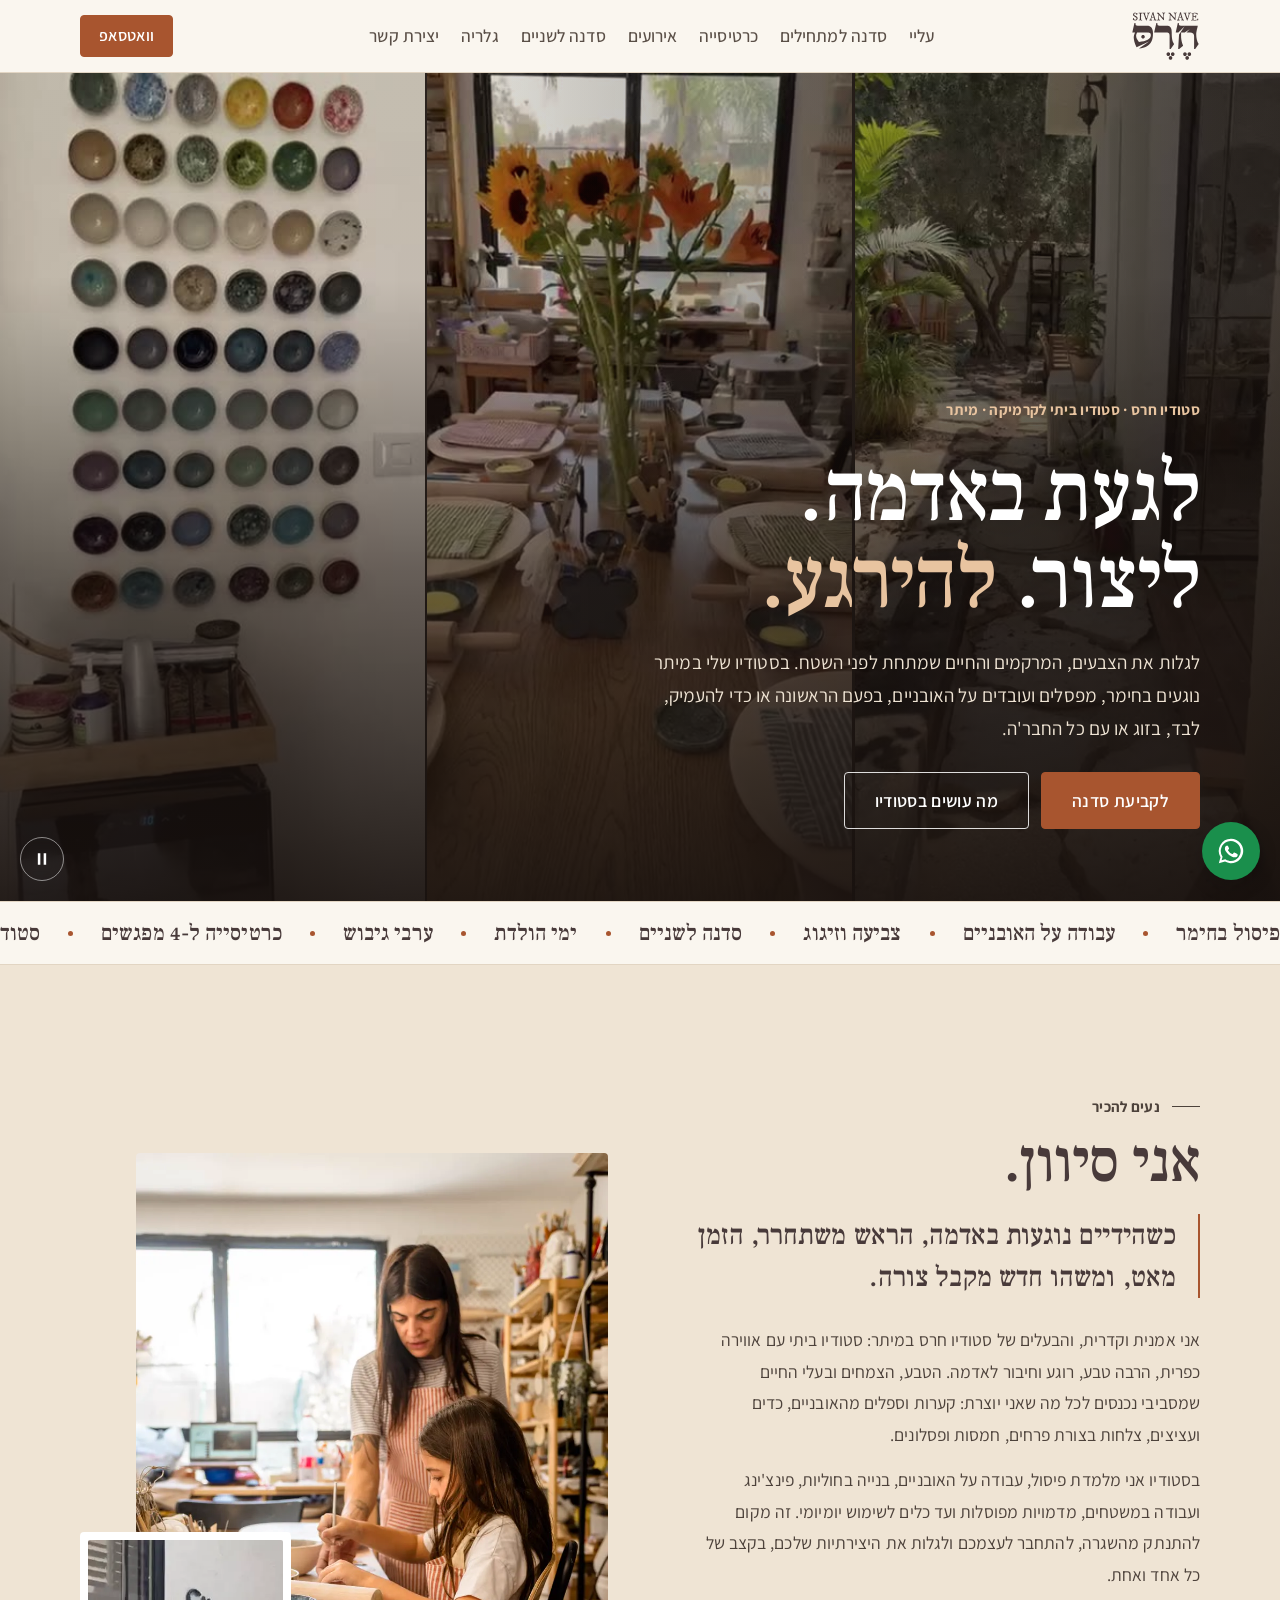
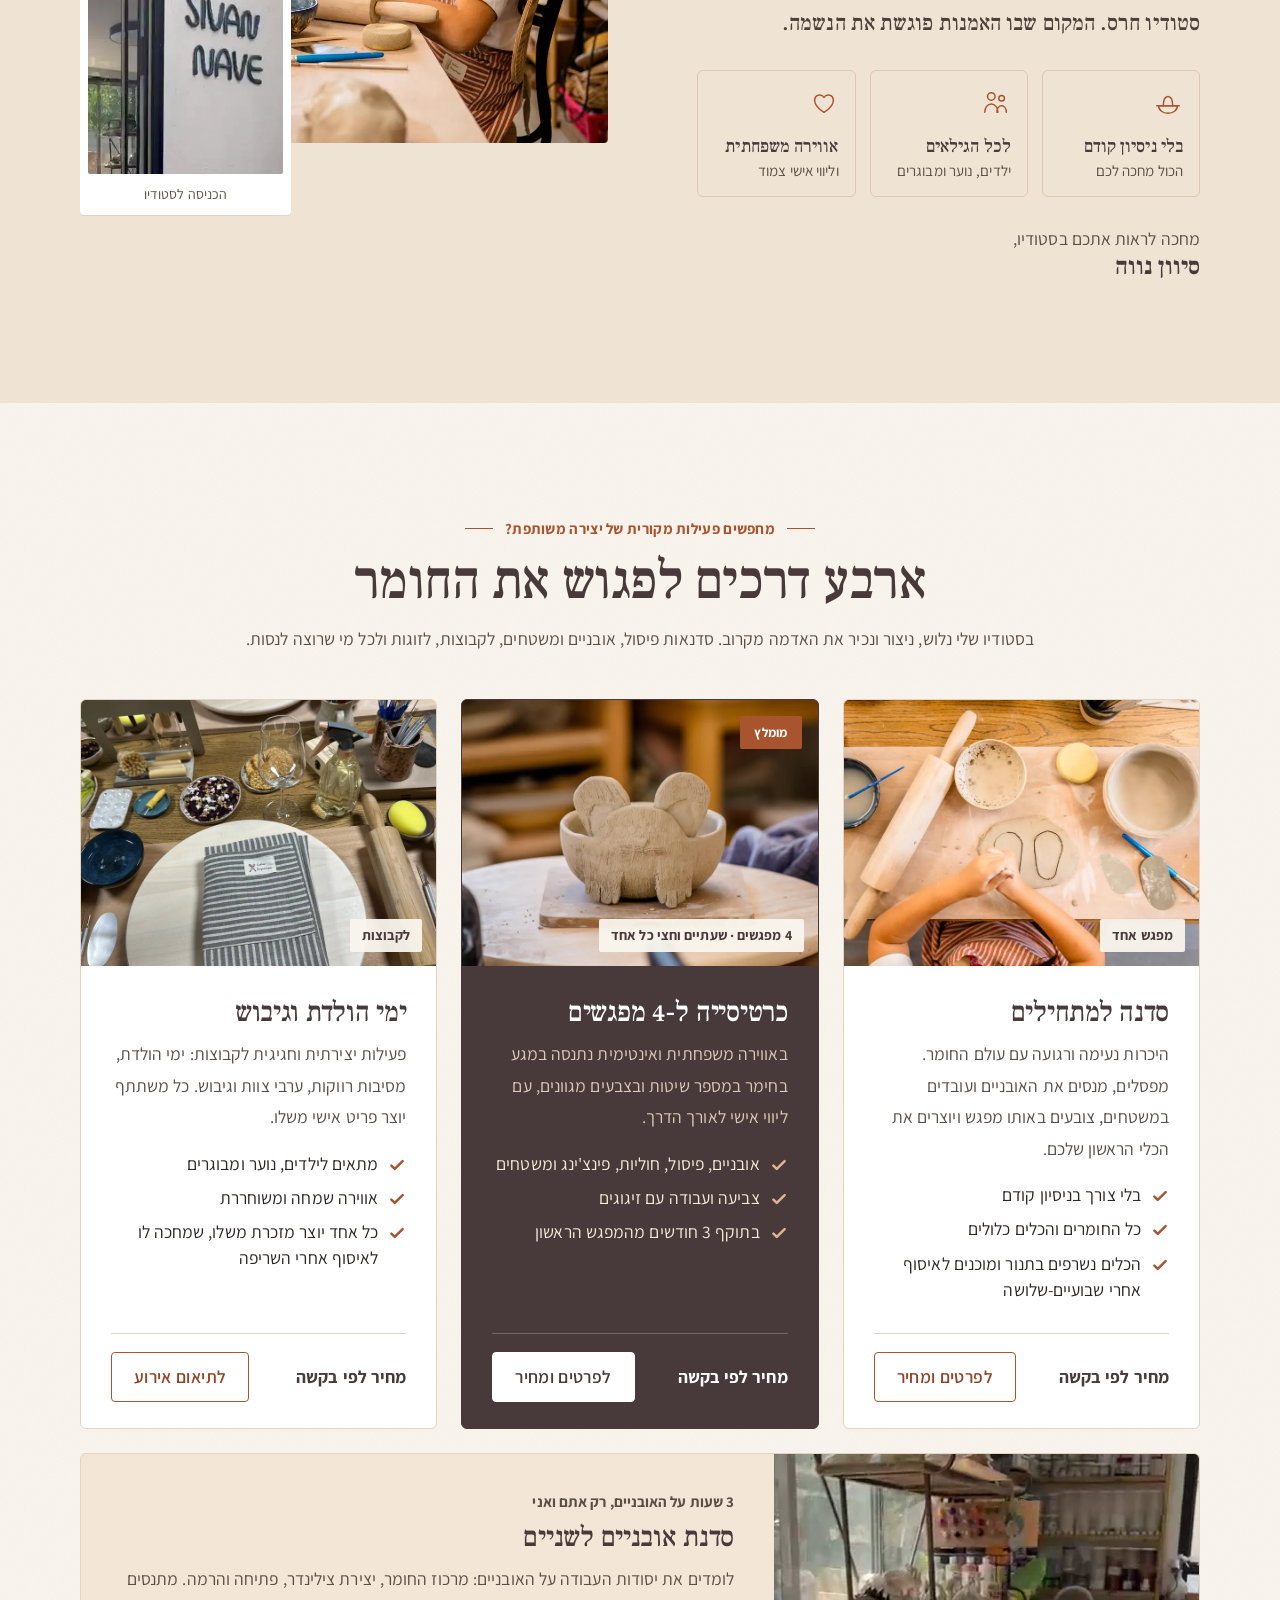
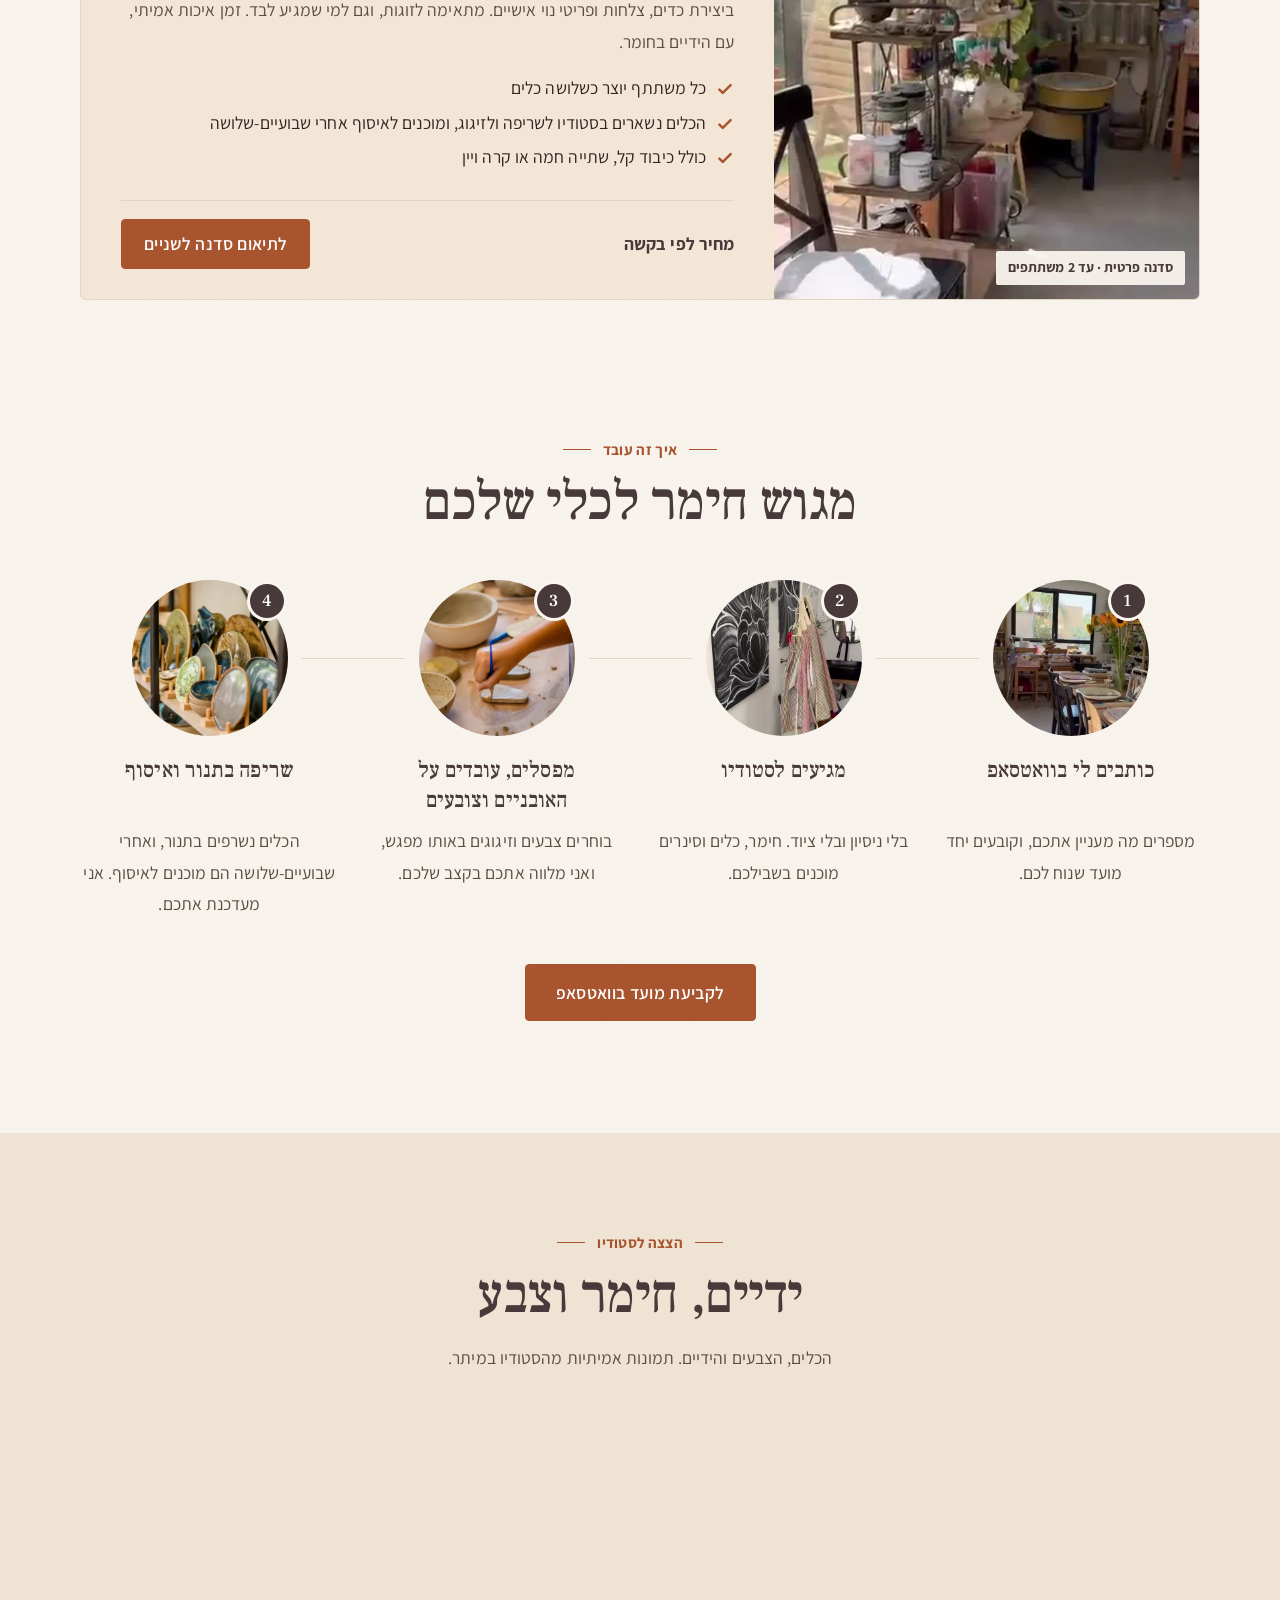
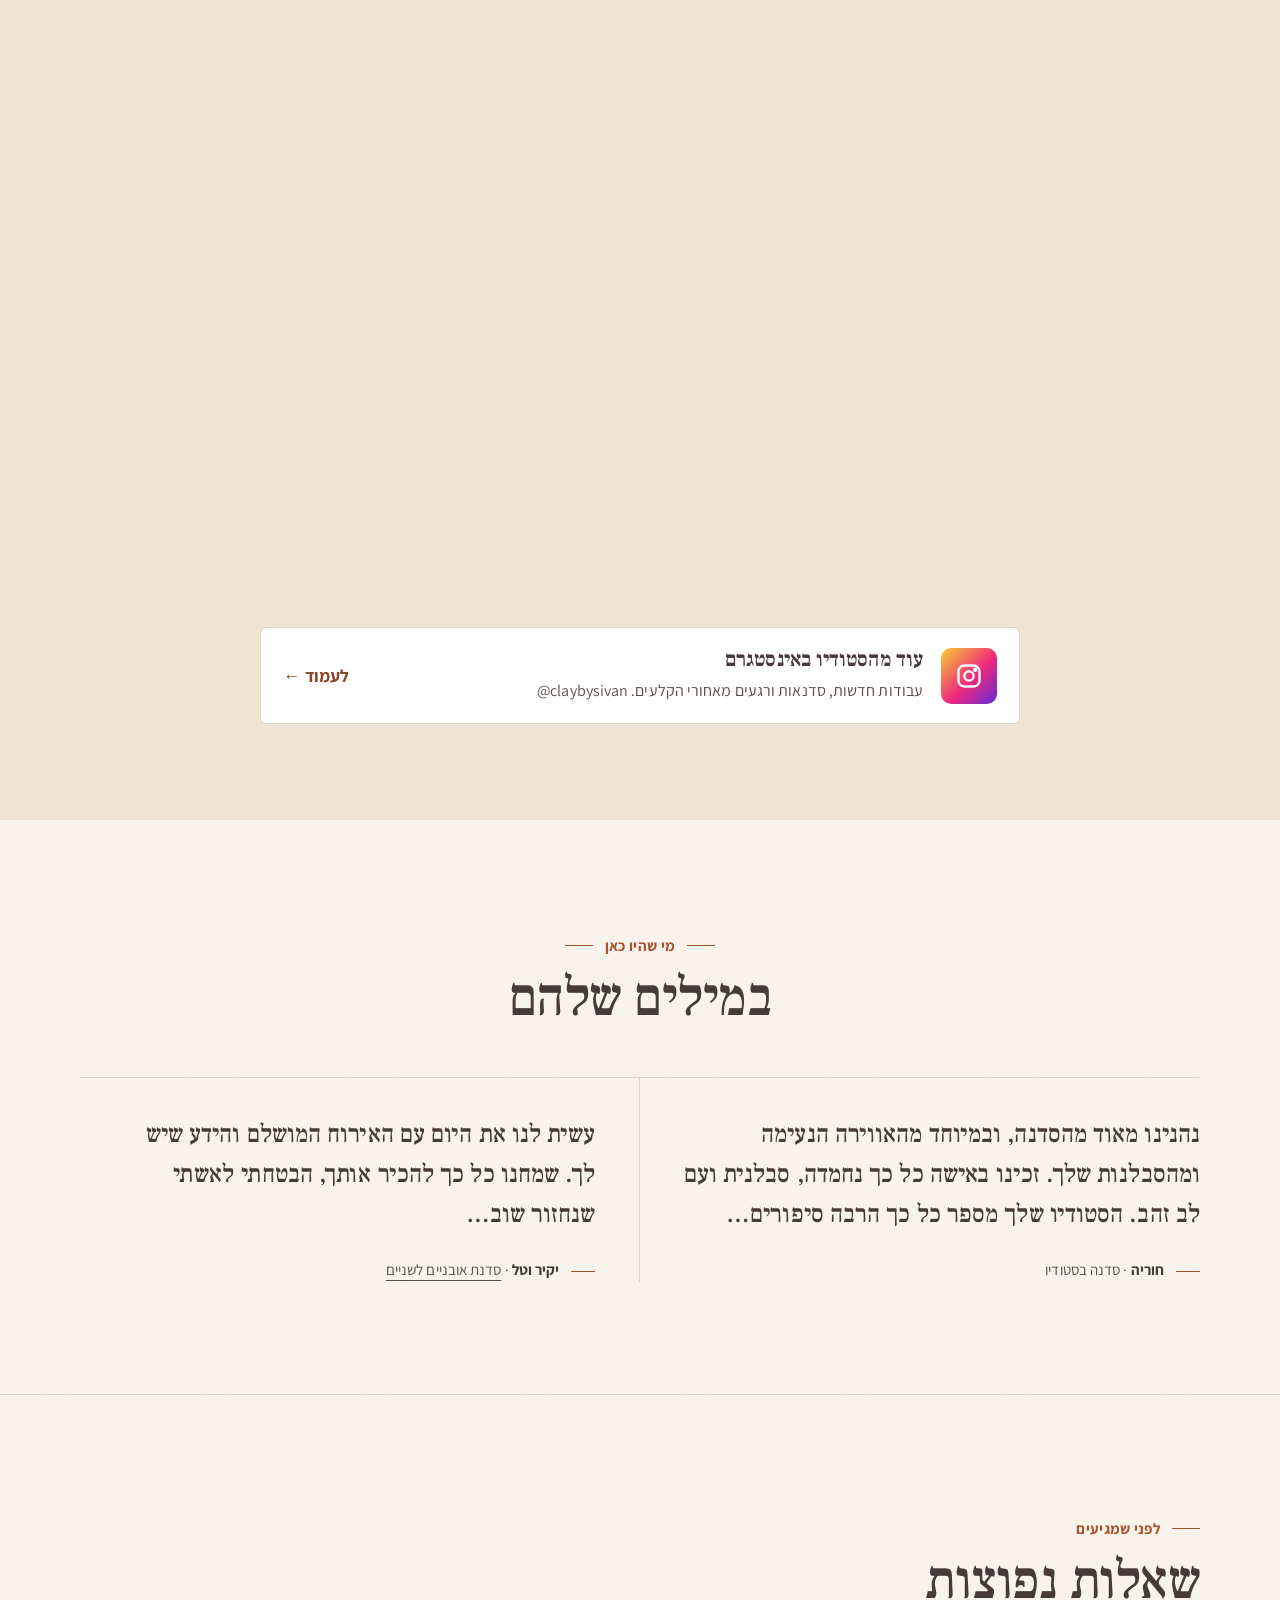
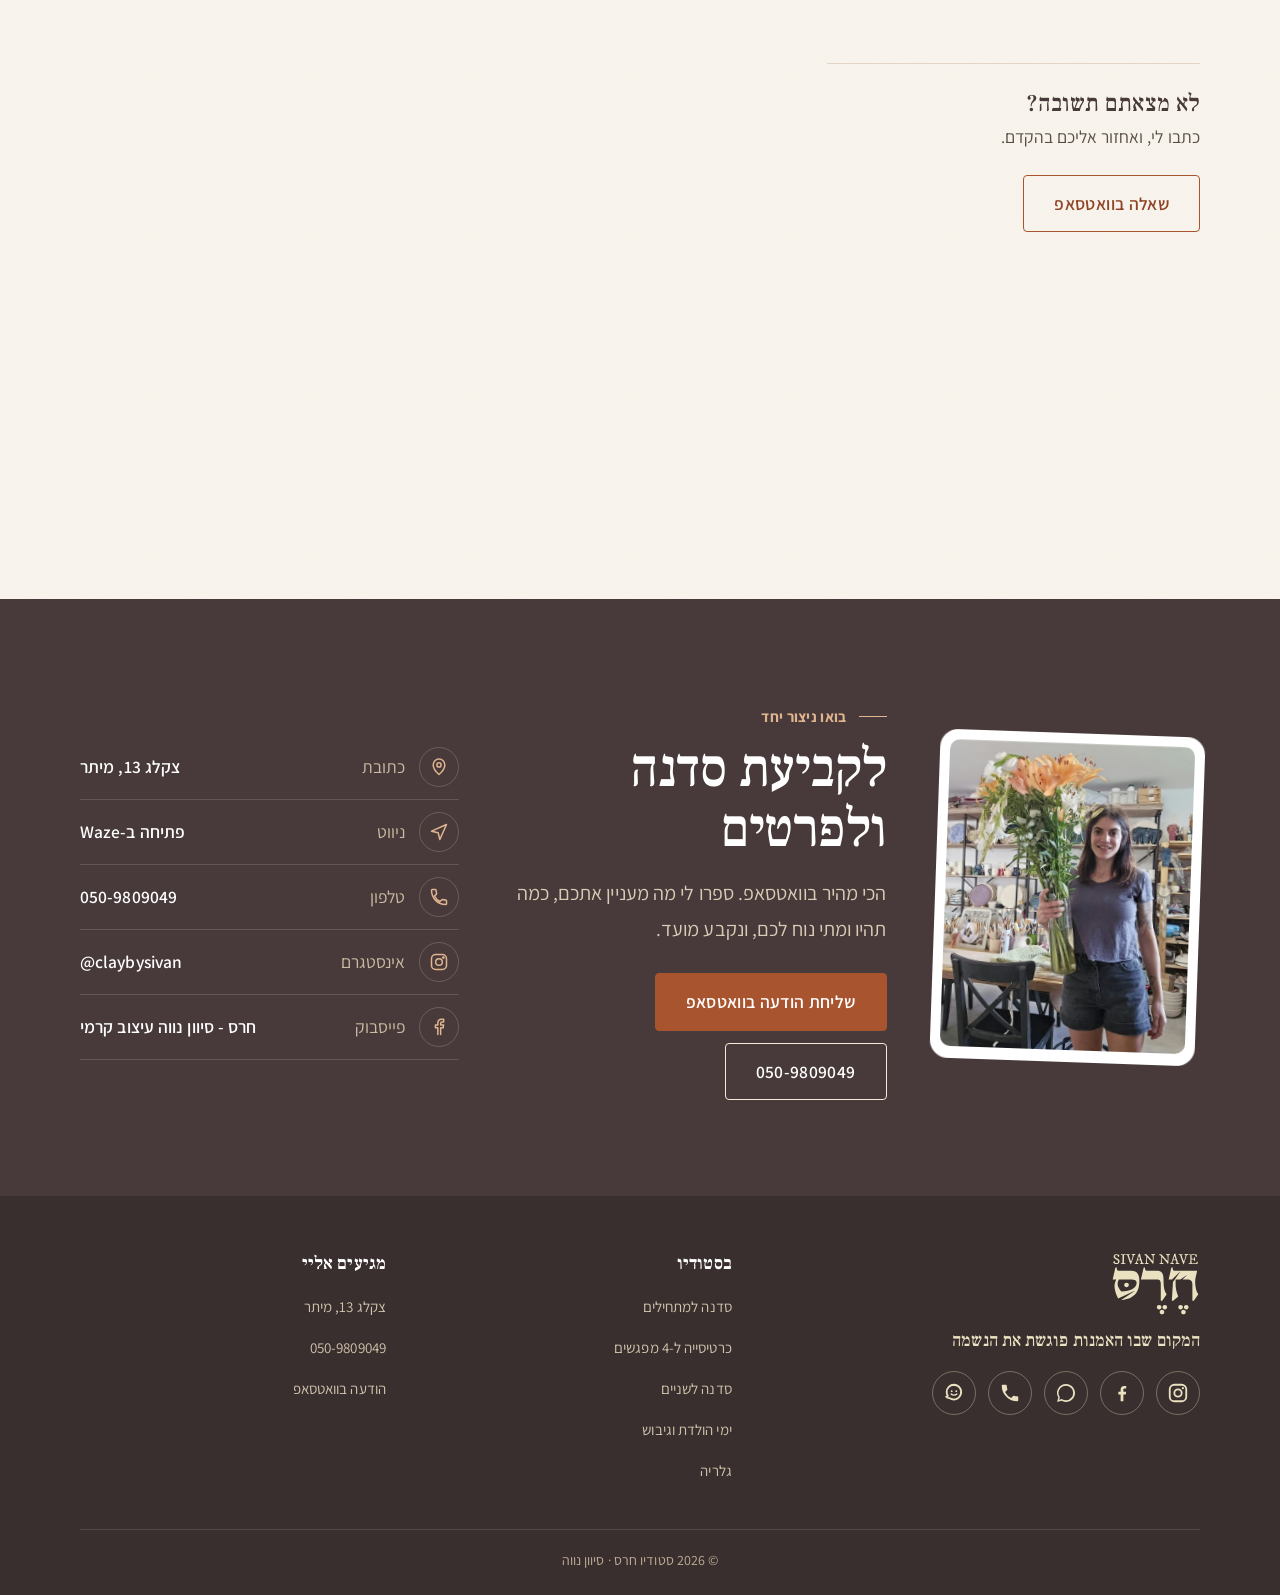
==== commit 2bb89030: "Update Instagram handle to claybysivan Co-Authored-By: Claude Opus 5.5 <noreply@anthropic.com> Claud" ====
--- a/index.html
+++ b/index.html
@@ -39,7 +39,7 @@
   "image": "https://heresbysivan.com/images/og-image.jpg",
   "url": "https://heresbysivan.com/",
   "address": { "@type": "PostalAddress", "streetAddress": "צקלג 13", "addressLocality": "מיתר", "addressCountry": "IL" },
-  "sameAs": ["https://www.instagram.com/clay_by_sivan/", "https://www.facebook.com/profile.php?id=61577129723297"]
+  "sameAs": ["https://www.instagram.com/claybysivan/", "https://www.facebook.com/profile.php?id=61577129723297"]
 }
 </script>
 <script type="application/ld+json">
@@ -278,9 +278,9 @@
         <figure class="tile"><picture><source srcset="images/studio/figurines.webp" type="image/webp"><img src="images/studio/figurines.jpg" alt="פסלונים מחימר שעוד לא נשרפו, על שולחן ליד החלון" width="720" height="720" loading="lazy"></picture><figcaption>פסלונים מחכים לשריפה</figcaption></figure>
         <figure class="tile"><picture><source srcset="images/studio/aprons.webp" type="image/webp"><img src="images/studio/aprons.jpg" alt="סינרים מפוספסים תלויים על הקיר, ליד ציור שחור-לבן של פרח" width="464" height="464" loading="lazy"></picture><figcaption>הסינרים מחכים</figcaption></figure>
       </div>
-      <a class="ig-card" href="https://www.instagram.com/clay_by_sivan/" target="_blank" rel="noopener">
+      <a class="ig-card" href="https://www.instagram.com/claybysivan/" target="_blank" rel="noopener">
         <span class="ig-icon" aria-hidden="true"><svg viewBox="0 0 24 24"><rect x="3" y="3" width="18" height="18" rx="5"/><circle cx="12" cy="12" r="4"/><circle cx="17.3" cy="6.7" r=".9"/></svg></span>
-        <span class="ig-text"><b>עוד מהסטודיו באינסטגרם</b><span>עבודות חדשות, סדנאות ורגעים מאחורי הקלעים. <bdi dir="ltr" lang="en">@clay_by_sivan</bdi></span></span>
+        <span class="ig-text"><b>עוד מהסטודיו באינסטגרם</b><span>עבודות חדשות, סדנאות ורגעים מאחורי הקלעים. <bdi dir="ltr" lang="en">@claybysivan</bdi></span></span>
         <span class="ig-go">לעמוד <span aria-hidden="true">←</span></span>
       </a>
     </div>
@@ -345,7 +345,7 @@
         <li><i aria-hidden="true"><svg viewBox="0 0 24 24"><path d="M12 21s-7-6.2-7-11.5a7 7 0 0 1 14 0C19 14.8 12 21 12 21z"/><circle cx="12" cy="9.5" r="2.5"/></svg></i><span>כתובת</span><a href="https://www.google.com/maps/search/?api=1&query=%D7%A6%D7%A7%D7%9C%D7%92+13+%D7%9E%D7%99%D7%AA%D7%A8" target="_blank" rel="noopener">צקלג 13, מיתר</a></li>
         <li><i aria-hidden="true"><svg viewBox="0 0 24 24"><path d="M3 11l18-8-8 18-2-8z"/></svg></i><span>ניווט</span><a href="https://waze.com/ul?q=%D7%A6%D7%A7%D7%9C%D7%92%2013%20%D7%9E%D7%99%D7%AA%D7%A8&amp;navigate=yes" target="_blank" rel="noopener">פתיחה ב-Waze</a></li>
         <li><i aria-hidden="true"><svg viewBox="0 0 24 24"><path d="M6.6 10.8a15 15 0 0 0 6.6 6.6l2.2-2.2c.3-.3.7-.4 1-.2 1.1.4 2.3.6 3.6.6.6 0 1 .4 1 1V20c0 .6-.4 1-1 1A17 17 0 0 1 3 4c0-.6.4-1 1-1h3.5c.6 0 1 .4 1 1 0 1.3.2 2.5.6 3.6.1.3 0 .7-.2 1z"/></svg></i><span>טלפון</span><a href="tel:+972509809049">050-9809049</a></li>
-        <li><i aria-hidden="true"><svg viewBox="0 0 24 24"><rect x="3" y="3" width="18" height="18" rx="5"/><circle cx="12" cy="12" r="4"/><circle cx="17.3" cy="6.7" r=".8"/></svg></i><span>אינסטגרם</span><a href="https://www.instagram.com/clay_by_sivan/" target="_blank" rel="noopener"><bdi dir="ltr" lang="en">@clay_by_sivan</bdi></a></li>
+        <li><i aria-hidden="true"><svg viewBox="0 0 24 24"><rect x="3" y="3" width="18" height="18" rx="5"/><circle cx="12" cy="12" r="4"/><circle cx="17.3" cy="6.7" r=".8"/></svg></i><span>אינסטגרם</span><a href="https://www.instagram.com/claybysivan/" target="_blank" rel="noopener"><bdi dir="ltr" lang="en">@claybysivan</bdi></a></li>
         <li><i aria-hidden="true"><svg viewBox="0 0 24 24"><path d="M14 21v-8h3l.5-3.5H14V7.6c0-1 .3-1.7 1.8-1.7h1.8V2.8A24 24 0 0 0 15 2.7c-2.6 0-4.4 1.6-4.4 4.5v2.3H7.7V13h2.9v8"/></svg></i><span>פייסבוק</span><a href="https://www.facebook.com/profile.php?id=61577129723297" target="_blank" rel="noopener">חרס - סיוון נווה עיצוב קרמי</a></li>
       </ul>
       </div>
@@ -359,7 +359,7 @@
       <img class="foot-logo" src="images/logo-light.svg" alt="Sivan Nave חרס" width="84" height="60">
       <p class="foot-motto">המקום שבו האמנות פוגשת את הנשמה</p>
       <div class="social" aria-label="רשתות חברתיות" role="group">
-      <a href="https://www.instagram.com/clay_by_sivan/" target="_blank" rel="noopener" aria-label="אינסטגרם"><svg viewBox="0 0 24 24" aria-hidden="true"><rect x="3" y="3" width="18" height="18" rx="5" fill="none" stroke="currentColor" stroke-width="2"/><circle cx="12" cy="12" r="4" fill="none" stroke="currentColor" stroke-width="2"/><circle cx="17.3" cy="6.7" r="1.2" fill="currentColor"/></svg></a>
+      <a href="https://www.instagram.com/claybysivan/" target="_blank" rel="noopener" aria-label="אינסטגרם"><svg viewBox="0 0 24 24" aria-hidden="true"><rect x="3" y="3" width="18" height="18" rx="5" fill="none" stroke="currentColor" stroke-width="2"/><circle cx="12" cy="12" r="4" fill="none" stroke="currentColor" stroke-width="2"/><circle cx="17.3" cy="6.7" r="1.2" fill="currentColor"/></svg></a>
       <a href="https://www.facebook.com/profile.php?id=61577129723297" target="_blank" rel="noopener" aria-label="פייסבוק"><svg viewBox="0 0 24 24" aria-hidden="true"><path d="M13.5 21v-7.5h2.6l.4-3h-3V8.6c0-.9.3-1.5 1.5-1.5h1.6V4.4c-.3 0-1.2-.1-2.3-.1-2.3 0-3.8 1.4-3.8 3.9v2.3H8v3h2.5V21z" fill="currentColor"/></svg></a>
       <a data-wa="היי סיוון, הגעתי מהאתר ואשמח לפרטים.&#10;מה מעניין אותי:&#10;כמה משתתפים ובאילו גילאים:&#10;מתי נוח:" href="https://wa.me/972509809049" aria-label="וואטסאפ"><svg viewBox="0 0 32 32" aria-hidden="true"><path d="M16 3a13 13 0 0 0-11.2 19.6L3 29l6.6-1.7A13 13 0 1 0 16 3zm0 23.6c-2 0-4-.6-5.7-1.6l-.4-.2-3.9 1 1-3.8-.3-.4A10.6 10.6 0 1 1 16 26.6z" fill="currentColor"/></svg></a>
       <a href="tel:+972509809049" aria-label="טלפון 050-9809049"><svg viewBox="0 0 24 24" aria-hidden="true"><path d="M6.6 10.8a15.2 15.2 0 0 0 6.6 6.6l2.2-2.2c.3-.3.7-.4 1-.2 1.1.4 2.3.6 3.6.6.6 0 1 .4 1 1V20c0 .6-.4 1-1 1A17 17 0 0 1 3 4c0-.6.4-1 1-1h3.5c.6 0 1 .4 1 1 0 1.3.2 2.5.6 3.6.1.3 0 .7-.2 1z" fill="currentColor"/></svg></a>
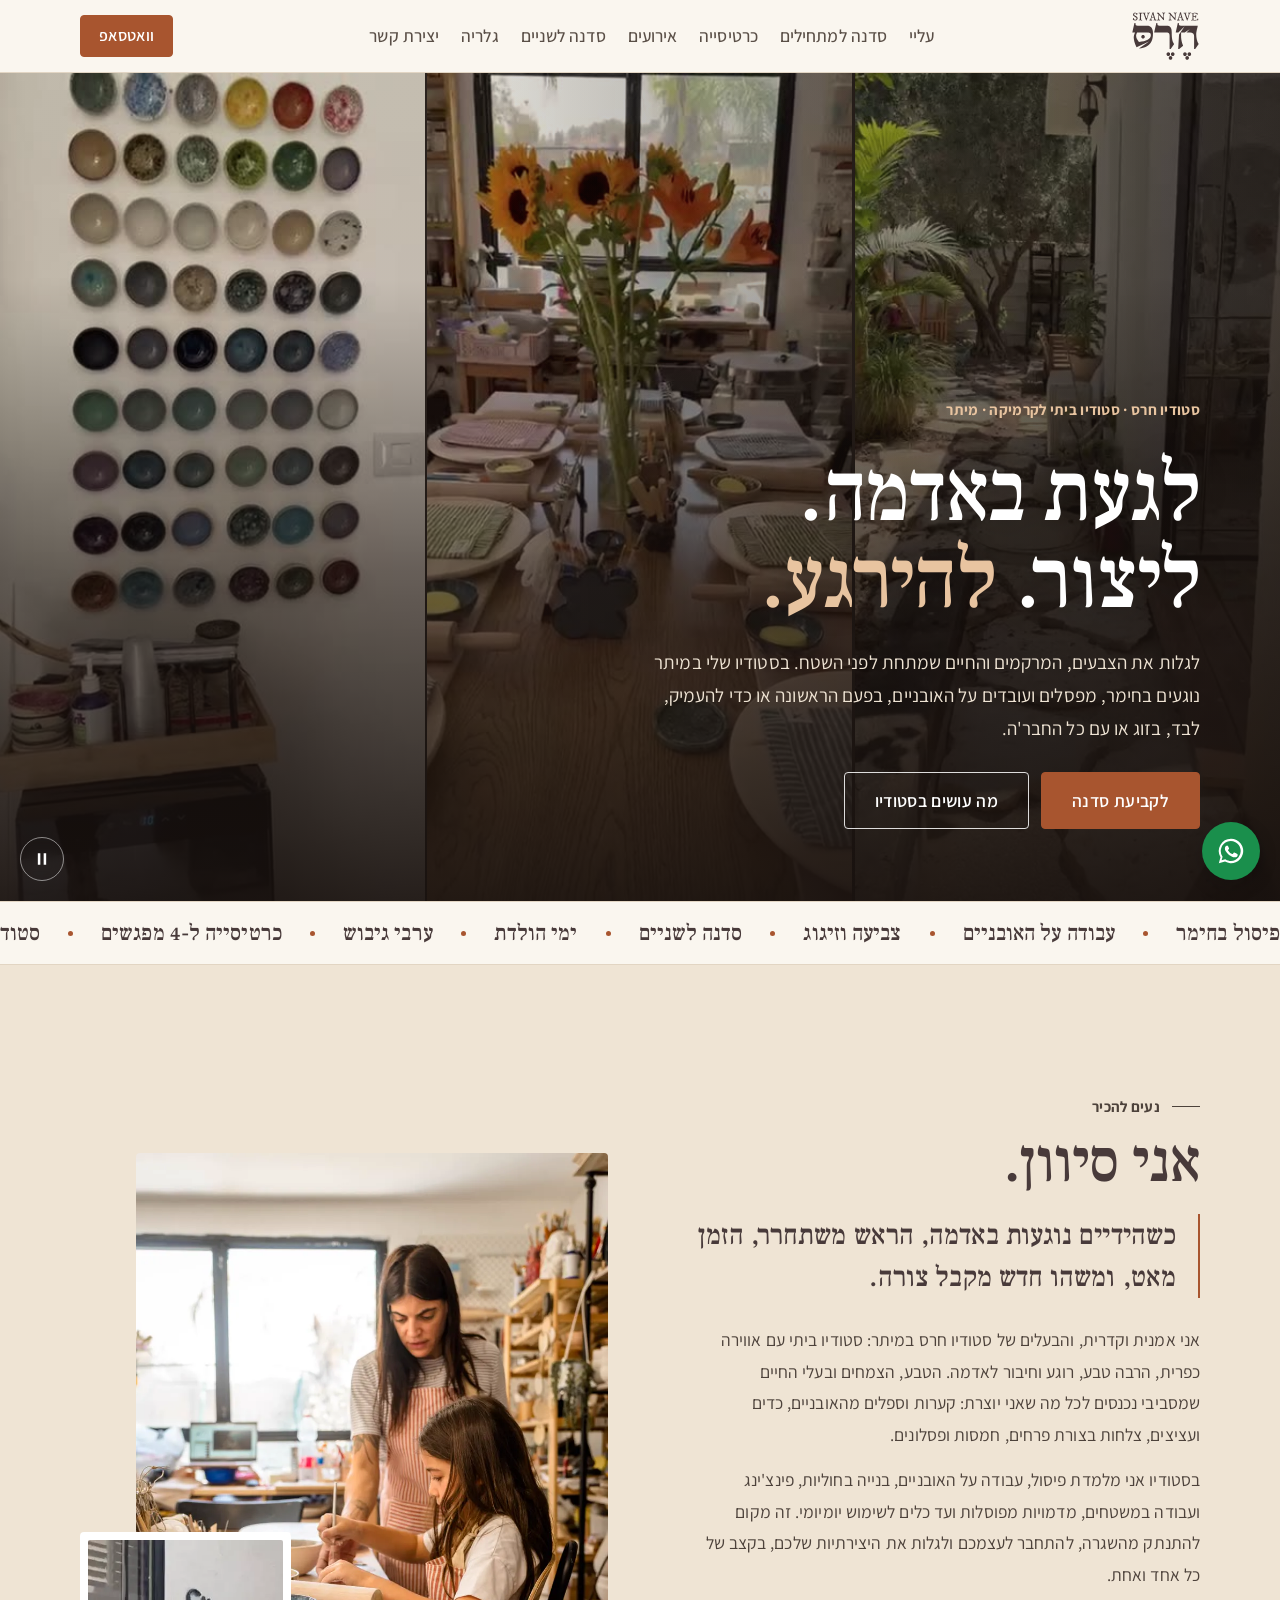
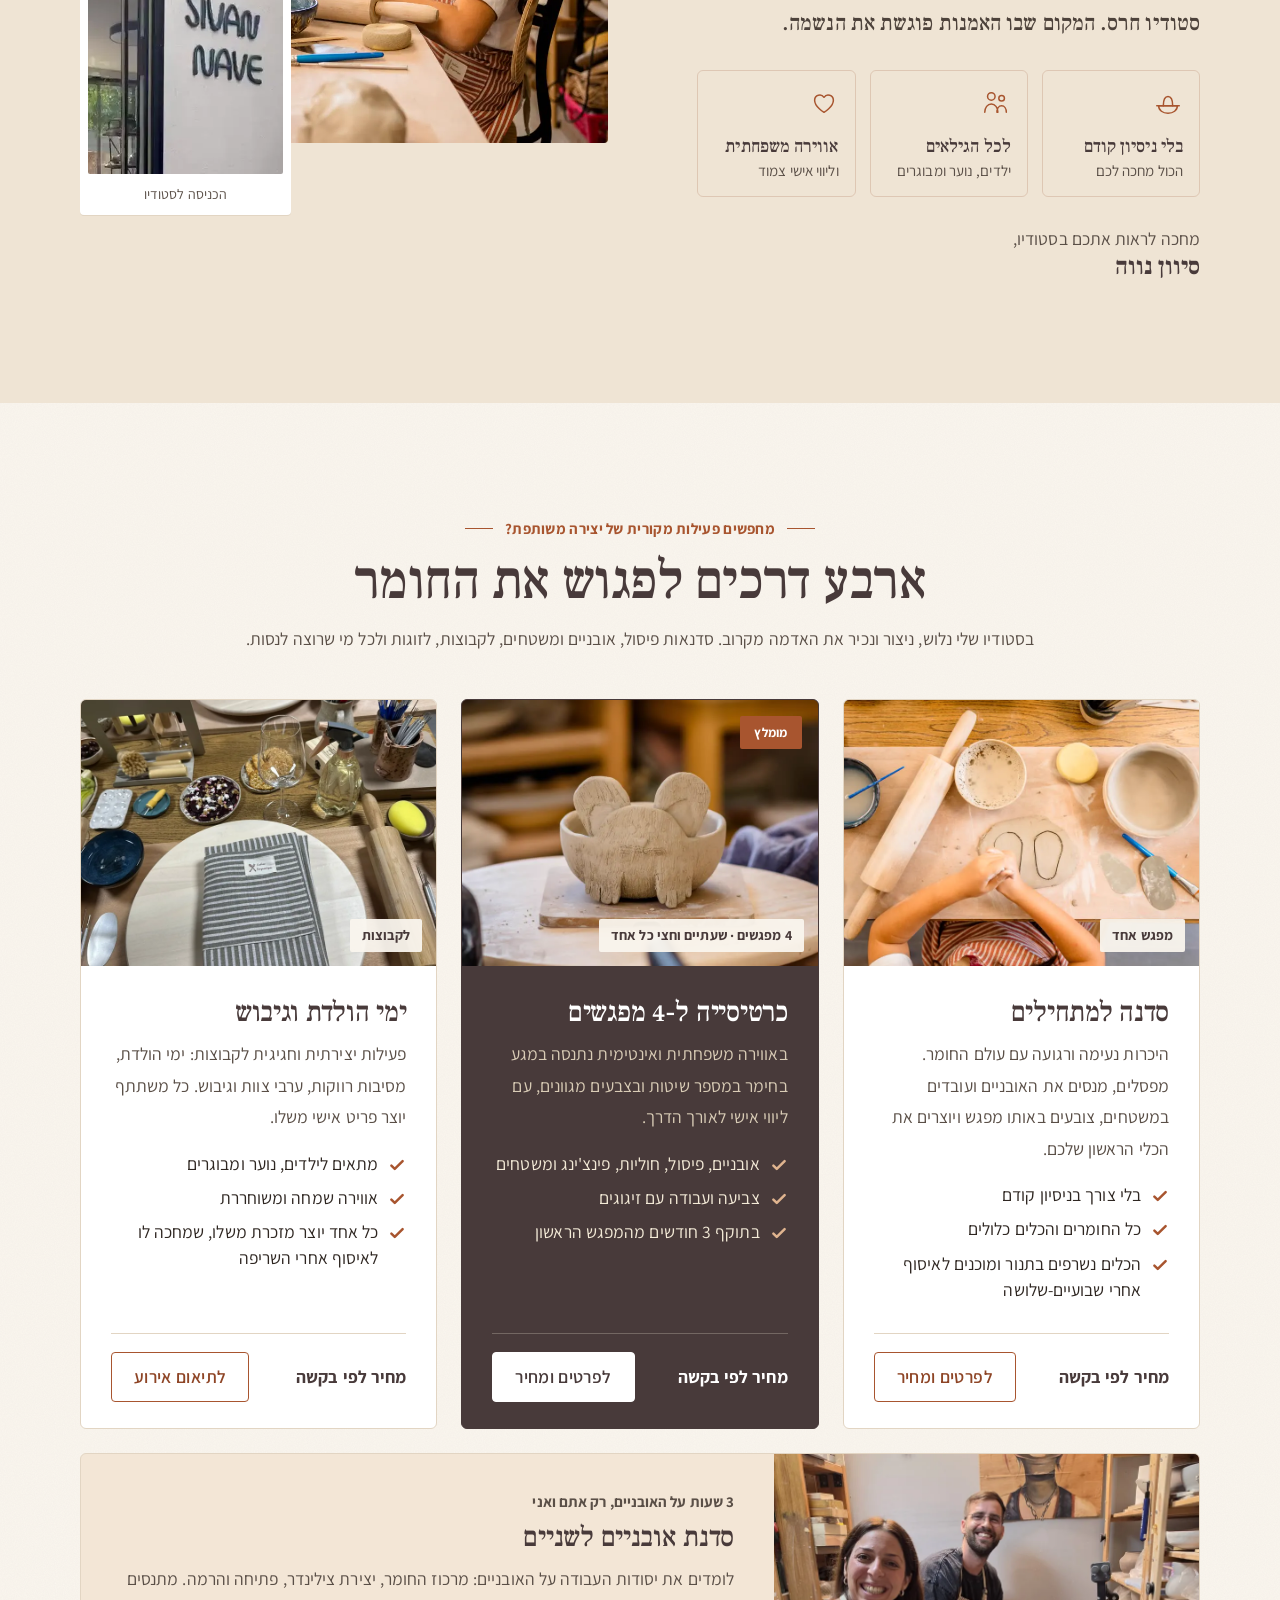
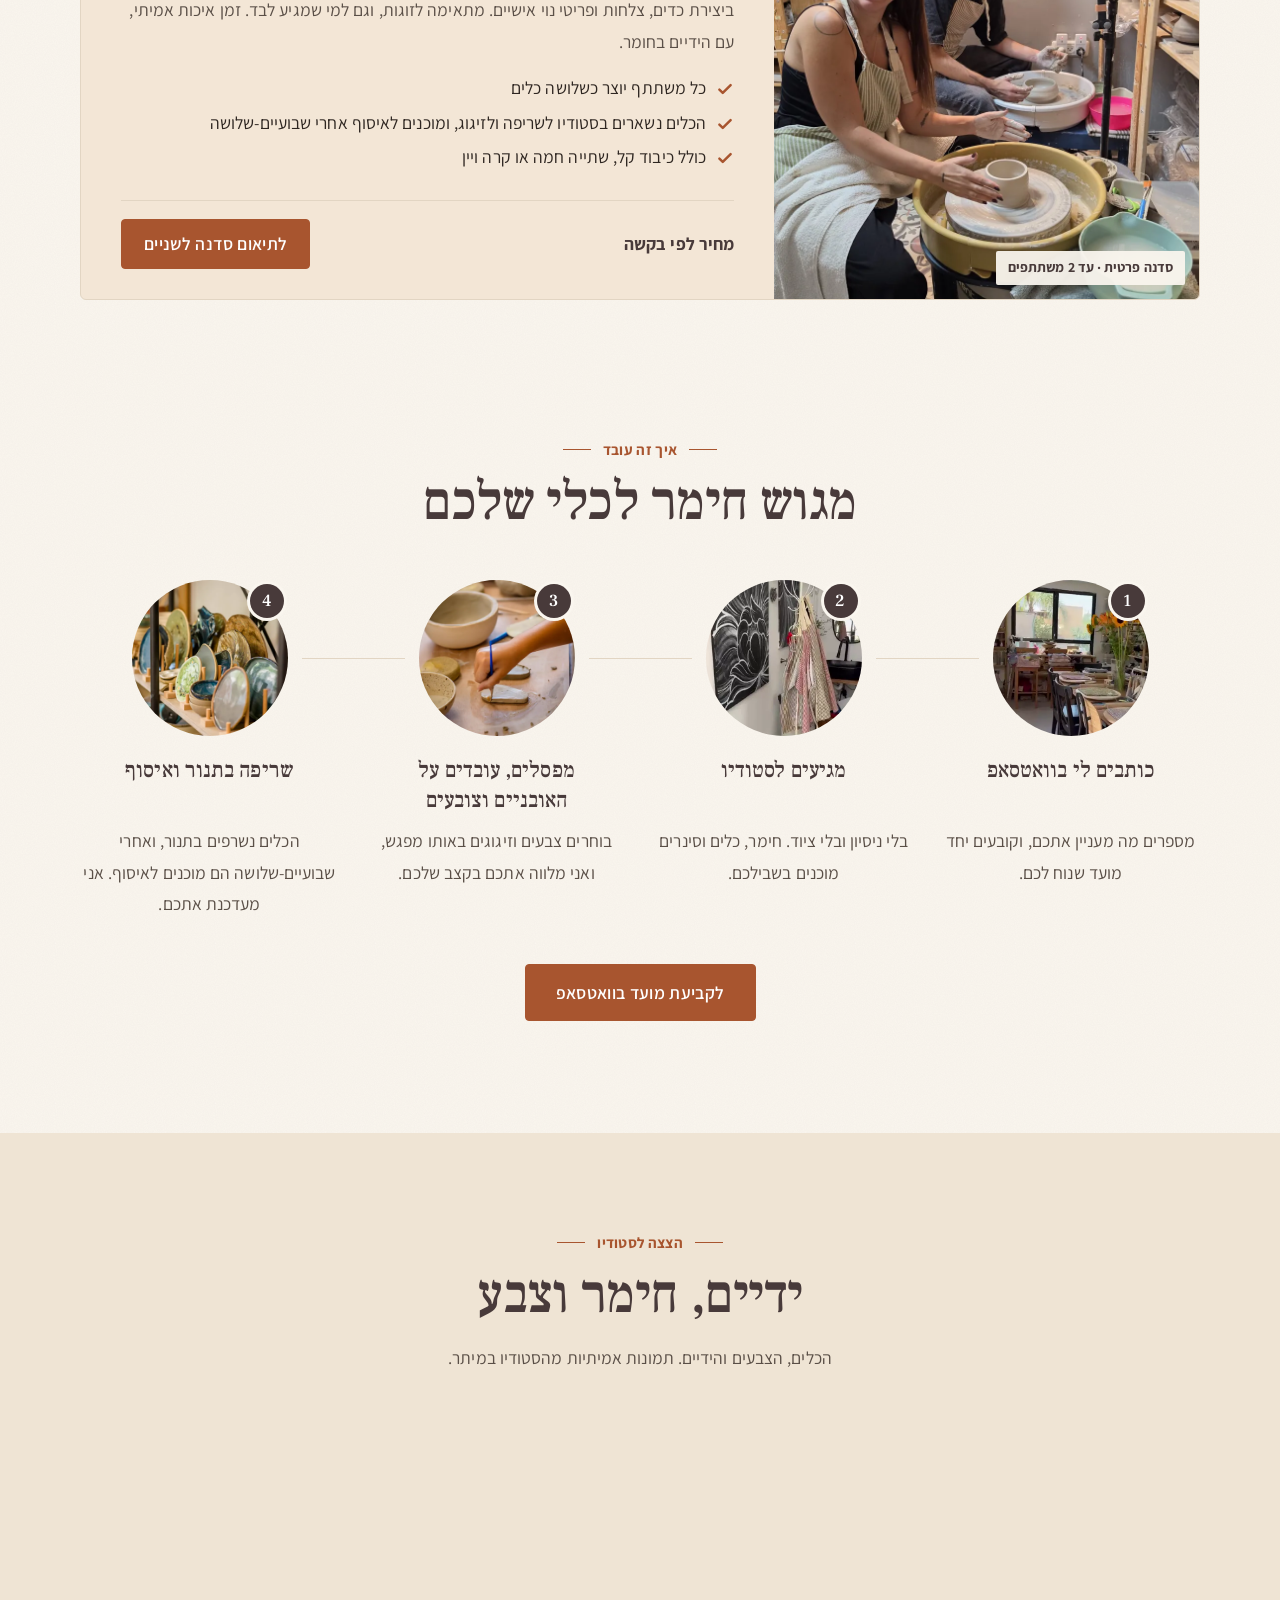
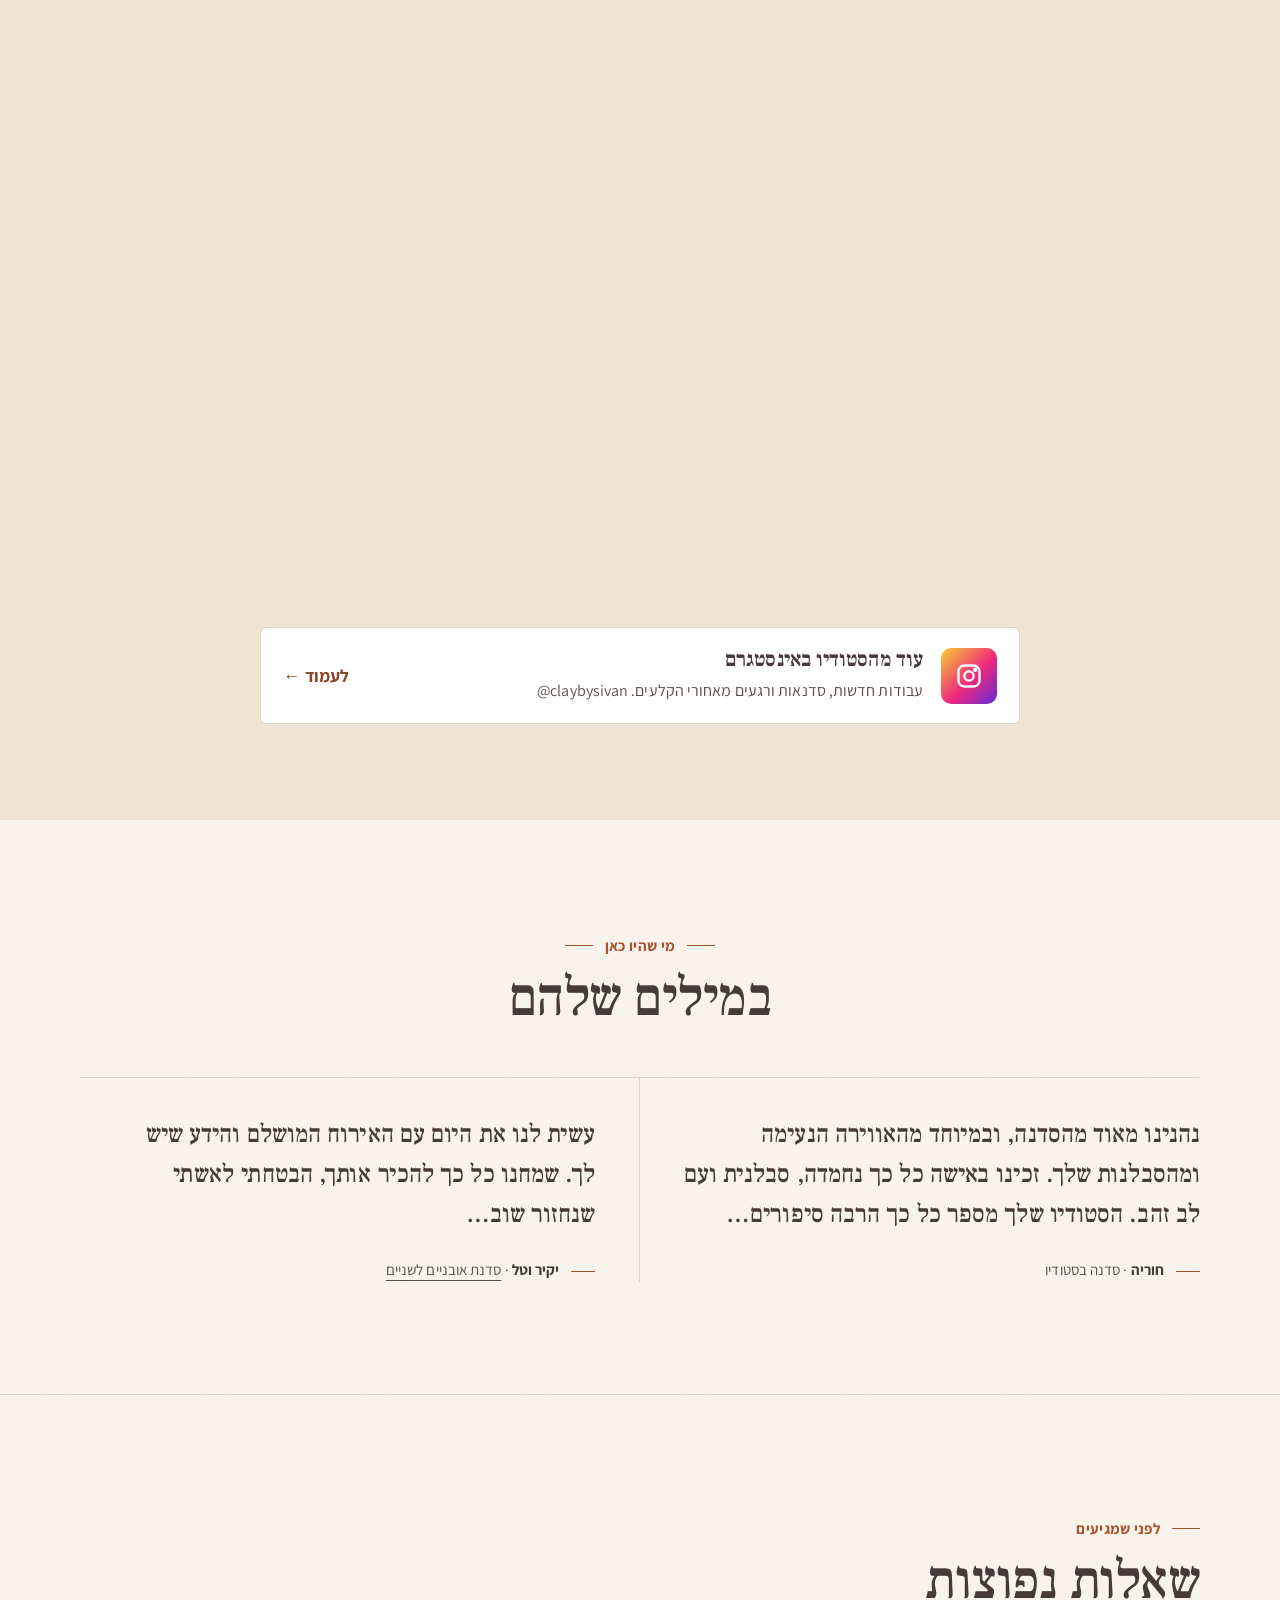
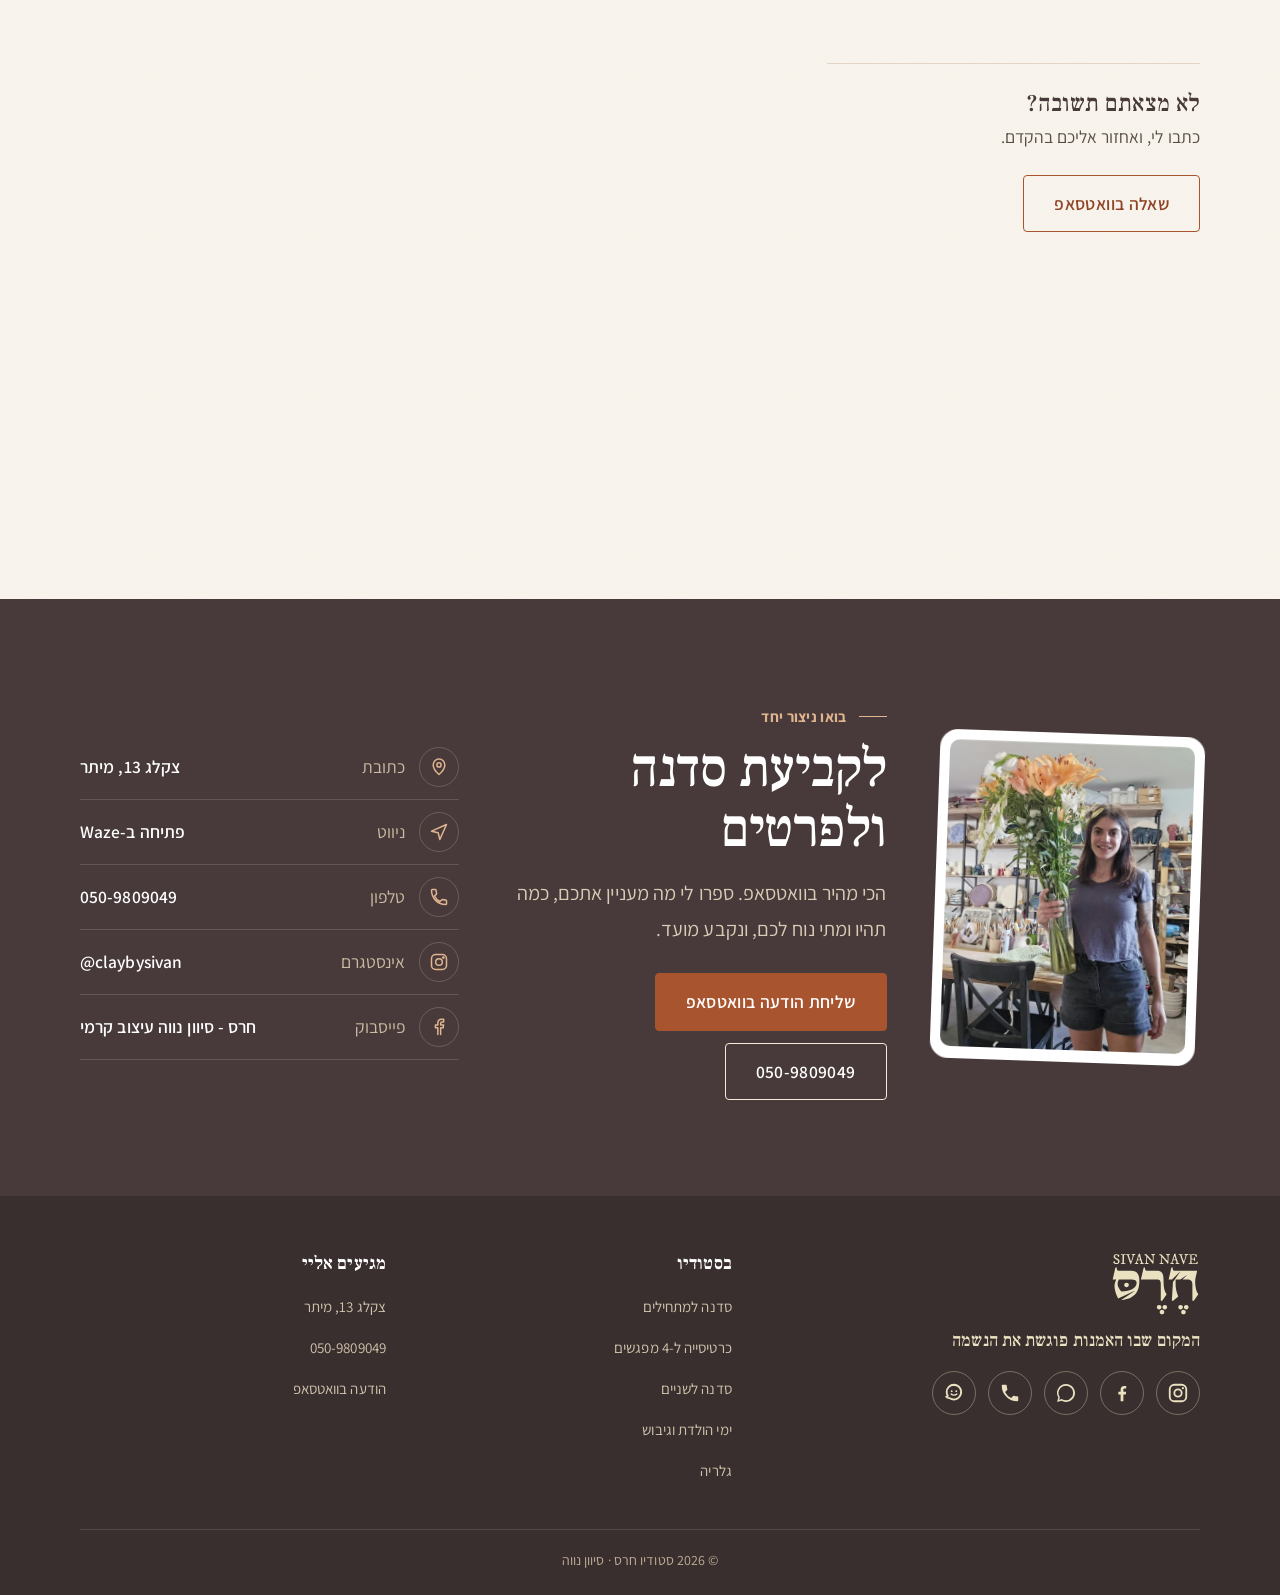
==== commit 53f7f394: "New photo for the couples wheel workshop card Co-Authored-By: Claude Opus 5.5 <noreply@anthropic.com" ====
--- a/index.html
+++ b/index.html
@@ -231,7 +231,7 @@
           </div>
         </article>
         <article id="couples" class="offer offer-wide">
-          <figure class="offer-photo"><picture><source srcset="images/studio/wheel-corner.webp" type="image/webp"><img src="images/studio/wheel-corner.jpg" alt="פינת האובניים בסטודיו ליד החלון" width="464" height="464" loading="lazy"></picture><span class="offer-chip">סדנה פרטית · עד 2 משתתפים</span></figure>
+          <figure class="offer-photo"><picture><source srcset="images/studio/offer-couples.webp" type="image/webp"><img src="images/studio/offer-couples.jpg" alt="זוג מחייך ליד האובניים בסדנה לשניים, עם הכלים שיצרו" width="900" height="900" loading="lazy" style="object-position: 50% 15%"></picture><span class="offer-chip">סדנה פרטית · עד 2 משתתפים</span></figure>
           <div class="offer-body">
             <p class="offer-kicker">3 שעות על האובניים, רק אתם ואני</p>
             <h3 id="couples-title">סדנת אובניים לשניים</h3>
